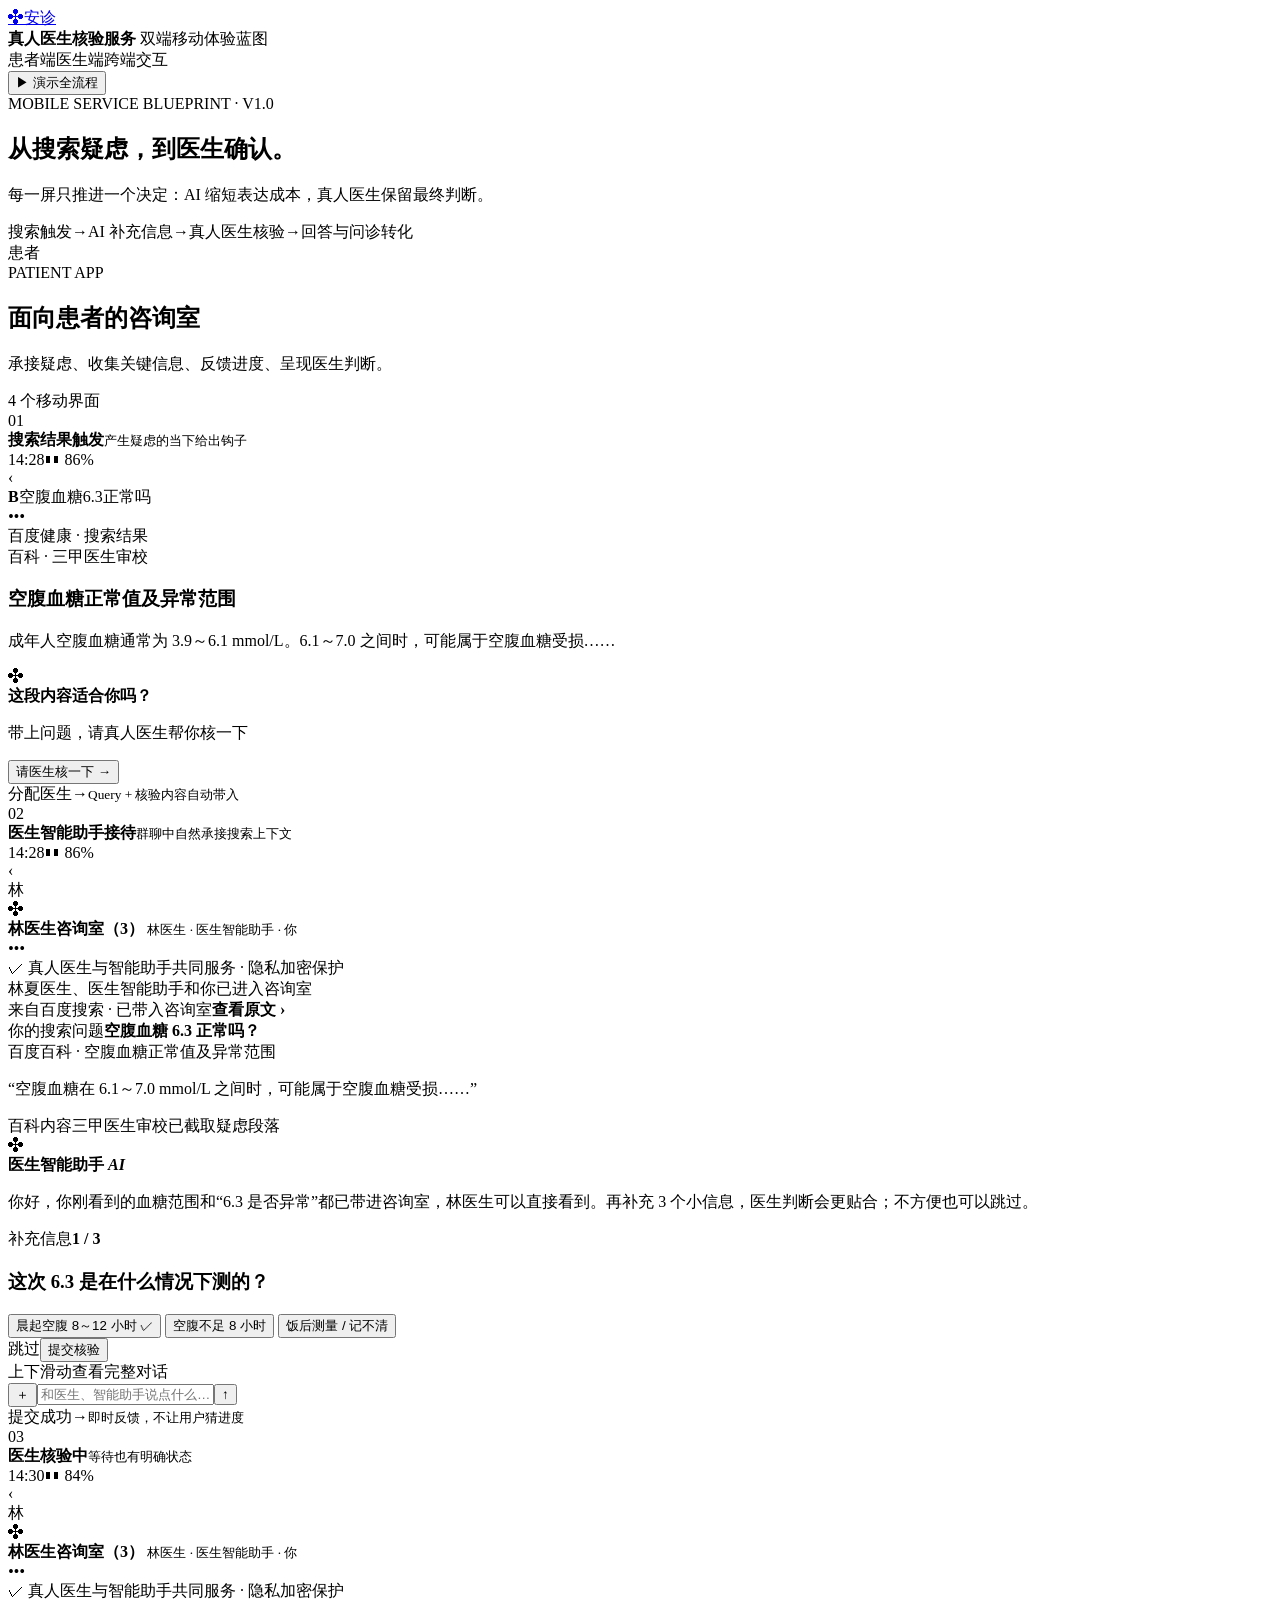
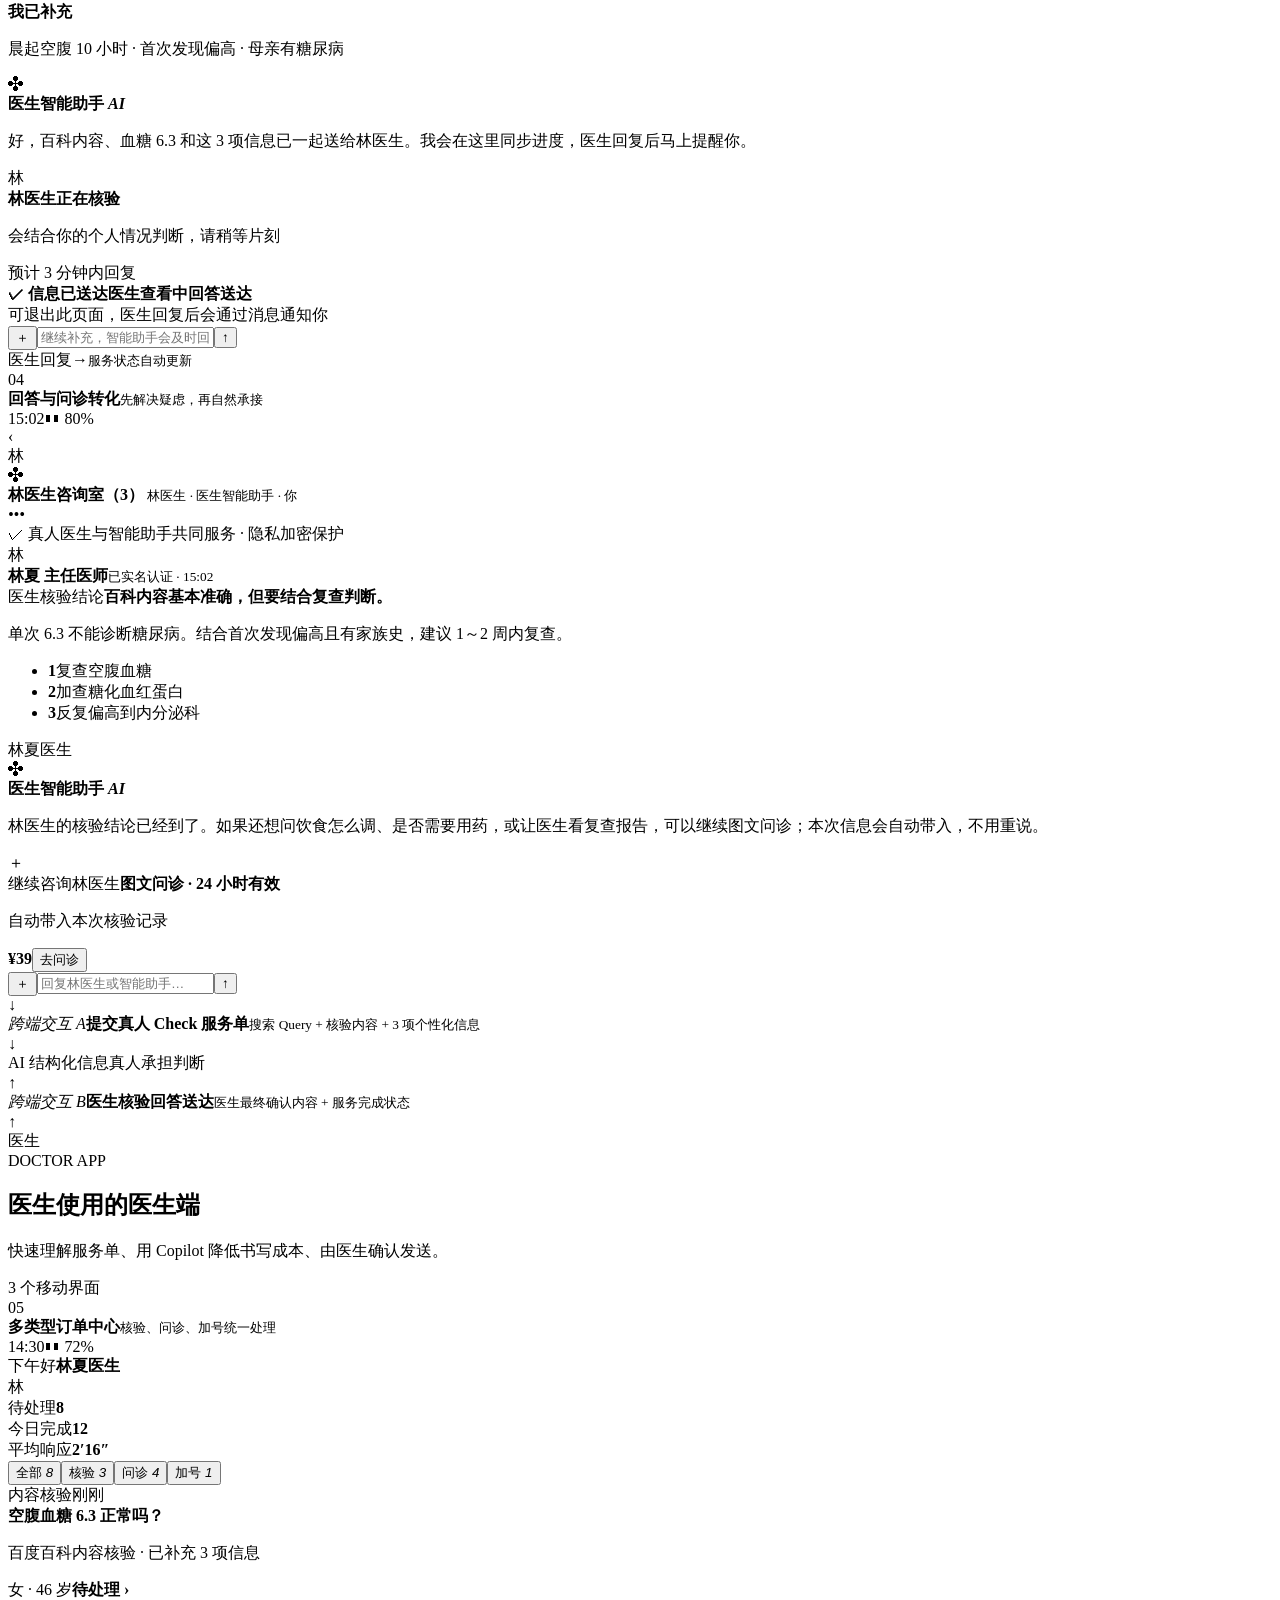
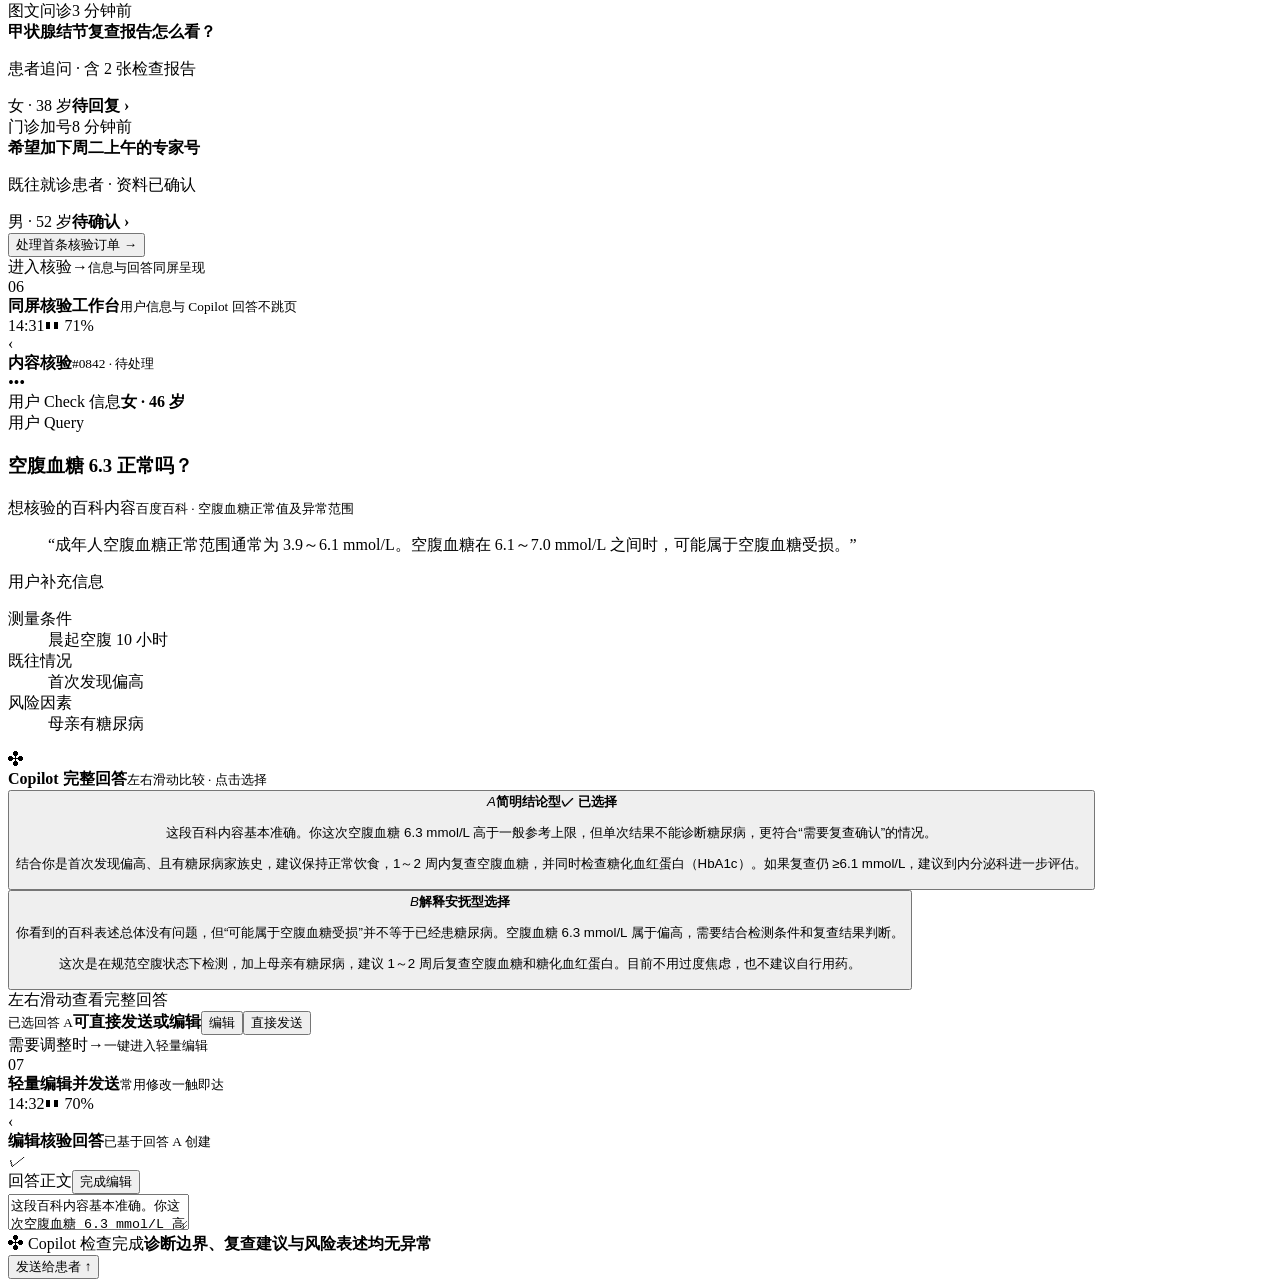
==== web/index.html @ d420eb53 "checkpoint: stable dual-end mobile flow" ====
<!doctype html>
<html lang="zh-CN">
  <head>
    <meta charset="utf-8" />
    <meta name="viewport" content="width=device-width, initial-scale=1" />
    <meta name="theme-color" content="#faf9f5" />
    <meta name="description" content="安诊真人医生核验服务双端移动流程设计" />
    <title>安诊 · 双端移动服务蓝图</title>
    <link rel="stylesheet" href="/styles.css" />
  </head>
  <body>
    <header class="topbar">
      <a class="brand" href="#top" aria-label="安诊服务蓝图首页"><span>✣</span>安诊</a>
      <div class="title-block">
        <strong>真人医生核验服务</strong>
        <span>双端移动体验蓝图</span>
      </div>
      <div class="top-actions">
        <div class="legend"><span><i class="patient-dot"></i>患者端</span><span><i class="doctor-dot"></i>医生端</span><span><i class="handoff-dot"></i>跨端交互</span></div>
        <button class="secondary-button" id="playFlowBtn" type="button">▶ 演示全流程</button>
      </div>
    </header>

    <main id="top">
      <section class="intro">
        <span class="eyebrow">MOBILE SERVICE BLUEPRINT · V1.0</span>
        <h1>从搜索疑虑，到医生确认。</h1>
        <p>每一屏只推进一个决定：AI 缩短表达成本，真人医生保留最终判断。</p>
        <div class="flow-summary" aria-label="流程摘要">
          <span>搜索触发</span><b>→</b><span>AI 补充信息</span><b>→</b><span>真人医生核验</span><b>→</b><span>回答与问诊转化</span>
        </div>
      </section>

      <div class="blueprint-viewport" id="blueprintViewport">
        <div class="blueprint-canvas">
          <section class="lane patient-lane" data-lane="patient">
            <header class="lane-header">
              <div class="lane-role patient-role"><span>患者</span></div>
              <div><span class="eyebrow">PATIENT APP</span><h2>面向患者的咨询室</h2><p>承接疑虑、收集关键信息、反馈进度、呈现医生判断。</p></div>
              <div class="lane-count">4 个移动界面</div>
            </header>

            <div class="flow-grid patient-grid">
              <article class="phone-step active-step" id="step-p1" data-index="1">
                <div class="step-caption"><span>01</span><div><strong>搜索结果触发</strong><small>产生疑虑的当下给出钩子</small></div></div>
                <div class="phone-shell patient-phone">
                  <div class="phone-top"><span>14:28</span><i></i><span>▮▮ 86%</span></div>
                  <div class="phone-screen search-screen">
                    <div class="search-nav"><span class="back">‹</span><div><b>B</b><span>空腹血糖6.3正常吗</span></div><em>•••</em></div>
                    <div class="search-source">百度健康 · 搜索结果</div>
                    <article class="result-card">
                      <span class="source-badge">百科 · 三甲医生审校</span>
                      <h3>空腹血糖正常值及异常范围</h3>
                      <p>成年人空腹血糖通常为 3.9～6.1 mmol/L。6.1～7.0 之间时，可能属于空腹血糖受损……</p>
                      <div class="content-fade"><i></i><i></i></div>
                    </article>
                    <div class="check-entry">
                      <div class="mini-ai">✣</div>
                      <div><strong>这段内容适合你吗？</strong><p>带上问题，请真人医生帮你核一下</p></div>
                      <button class="coral-button flow-trigger" data-target="step-p2" type="button">请医生核一下 <span>→</span></button>
                    </div>
                    <div class="search-skeleton"><i></i><i></i><i></i><i></i></div>
                  </div>
                  <div class="home-indicator"></div>
                </div>
              </article>

              <div class="connector patient-connector" aria-label="分配医生并带入上下文"><span>分配医生</span><i></i><b>→</b><small>Query + 核验内容自动带入</small></div>

              <article class="phone-step" id="step-p2" data-index="2">
                <div class="step-caption"><span>02</span><div><strong>医生智能助手接待</strong><small>群聊中自然承接搜索上下文</small></div></div>
                <div class="phone-shell patient-phone">
                  <div class="phone-top"><span>14:28</span><i></i><span>▮▮ 86%</span></div>
                  <div class="phone-screen room-screen">
                    <header class="room-head group-room-head"><span>‹</span><div class="group-avatars"><div class="doctor-avatar">林</div><div class="assistant-avatar">✣</div></div><div><strong>林医生咨询室（3）</strong><small><i></i> 林医生 · 医生智能助手 · 你</small></div><em>•••</em></header>
                    <div class="trust-line">✓ 真人医生与智能助手共同服务 · 隐私加密保护</div>
                    <div class="chat-body">
                      <div class="group-system">林夏医生、医生智能助手和你已进入咨询室</div>
                      <div class="query-bubble context-pack">
                        <div class="context-head"><span>来自百度搜索 · 已带入咨询室</span><b>查看原文 ›</b></div>
                        <label>你的搜索问题</label><strong>空腹血糖 6.3 正常吗？</strong>
                        <div class="source-preview"><span>百度百科 · 空腹血糖正常值及异常范围</span><p>“空腹血糖在 6.1～7.0 mmol/L 之间时，可能属于空腹血糖受损……”</p></div>
                        <div class="context-meta"><span>百科内容</span><span>三甲医生审校</span><span>已截取疑虑段落</span></div>
                      </div>
                      <div class="ai-row"><div class="mini-ai">✣</div><span><strong>医生智能助手 <em>AI</em></strong><p>你好，你刚看到的血糖范围和“6.3 是否异常”都已带进咨询室，林医生可以直接看到。再补充 3 个小信息，医生判断会更贴合；不方便也可以跳过。</p></span></div>
                      <div class="live-dialogue" id="liveDialogue" hidden></div>
                      <div class="question-panel">
                        <div class="q-progress"><span>补充信息</span><b>1 / 3</b></div>
                        <i class="progress-bar"></i>
                        <h3>这次 6.3 是在什么情况下测的？</h3>
                        <button class="selected" type="button">晨起空腹 8～12 小时 <span>✓</span></button>
                        <button type="button">空腹不足 8 小时</button>
                        <button type="button">饭后测量 / 记不清</button>
                        <div class="q-actions"><span>跳过</span><button class="coral-button flow-trigger" data-target="bridge-submit" type="button">提交核验</button></div>
                      </div>
                      <div class="scroll-hint">上下滑动查看完整对话</div>
                    </div>
                    <form class="chat-composer" data-reply="收到，我会把这条信息一起整理给林医生。我们继续补充下面的信息就好。"><button type="button" aria-label="添加内容">＋</button><input autocomplete="off" placeholder="和医生、智能助手说点什么…" /><button class="send-chat" type="submit" aria-label="发送">↑</button></form>
                  </div>
                  <div class="home-indicator"></div>
                </div>
              </article>

              <div class="connector patient-connector"><span>提交成功</span><i></i><b>→</b><small>即时反馈，不让用户猜进度</small></div>

              <article class="phone-step" id="step-p3" data-index="3">
                <div class="step-caption"><span>03</span><div><strong>医生核验中</strong><small>等待也有明确状态</small></div></div>
                <div class="phone-shell patient-phone">
                  <div class="phone-top"><span>14:30</span><i></i><span>▮▮ 84%</span></div>
                  <div class="phone-screen room-screen">
                    <header class="room-head group-room-head"><span>‹</span><div class="group-avatars"><div class="doctor-avatar">林</div><div class="assistant-avatar">✣</div></div><div><strong>林医生咨询室（3）</strong><small><i></i> 林医生 · 医生智能助手 · 你</small></div><em>•••</em></header>
                    <div class="trust-line">✓ 真人医生与智能助手共同服务 · 隐私加密保护</div>
                    <div class="chat-body waiting-body">
                      <div class="my-summary"><strong>我已补充</strong><p>晨起空腹 10 小时 · 首次发现偏高 · 母亲有糖尿病</p></div>
                      <div class="ai-row"><div class="mini-ai">✣</div><span><strong>医生智能助手 <em>AI</em></strong><p>好，百科内容、血糖 6.3 和这 3 项信息已一起送给林医生。我会在这里同步进度，医生回复后马上提醒你。</p></span></div>
                      <div class="waiting-panel">
                        <div class="orbit"><div class="doctor-avatar">林</div><i></i></div>
                        <strong>林医生正在核验</strong>
                        <p>会结合你的个人情况判断，请稍等片刻</p>
                        <span>预计 3 分钟内回复</span>
                        <div class="waiting-steps"><b class="done">✓ 信息已送达</b><i></i><b class="active">医生查看中</b><i></i><b>回答送达</b></div>
                      </div>
                      <div class="soft-tip">可退出此页面，医生回复后会通过消息通知你</div>
                    </div>
                    <form class="chat-composer" data-reply="收到，我会把这条补充同步给林医生。核验还在进行，回复后我马上告诉你。"><button type="button" aria-label="添加内容">＋</button><input autocomplete="off" placeholder="继续补充，智能助手会及时回应…" /><button class="send-chat" type="submit" aria-label="发送">↑</button></form>
                  </div>
                  <div class="home-indicator"></div>
                </div>
              </article>

              <div class="connector patient-connector"><span>医生回复</span><i></i><b>→</b><small>服务状态自动更新</small></div>

              <article class="phone-step" id="step-p4" data-index="4">
                <div class="step-caption"><span>04</span><div><strong>回答与问诊转化</strong><small>先解决疑虑，再自然承接</small></div></div>
                <div class="phone-shell patient-phone">
                  <div class="phone-top"><span>15:02</span><i></i><span>▮▮ 80%</span></div>
                  <div class="phone-screen room-screen answer-screen">
                    <header class="room-head group-room-head"><span>‹</span><div class="group-avatars"><div class="doctor-avatar">林</div><div class="assistant-avatar">✣</div></div><div><strong>林医生咨询室（3）</strong><small><i></i> 林医生 · 医生智能助手 · 你</small></div><em>•••</em></header>
                    <div class="trust-line">✓ 真人医生与智能助手共同服务 · 隐私加密保护</div>
                    <div class="chat-body">
                      <div class="doctor-label"><div class="doctor-avatar">林</div><span><strong>林夏 主任医师</strong><small>已实名认证 · 15:02</small></span></div>
                      <article class="doctor-answer">
                        <header><span>医生核验结论</span><strong>百科内容基本准确，但要结合复查判断。</strong></header>
                        <p>单次 6.3 不能诊断糖尿病。结合首次发现偏高且有家族史，建议 1～2 周内复查。</p>
                        <ul><li><b>1</b>复查空腹血糖</li><li><b>2</b>加查糖化血红蛋白</li><li><b>3</b>反复偏高到内分泌科</li></ul>
                        <div class="doctor-sign">林夏医生</div>
                      </article>
                      <div class="ai-row consult-guide"><div class="mini-ai">✣</div><span><strong>医生智能助手 <em>AI</em></strong><p>林医生的核验结论已经到了。如果还想问饮食怎么调、是否需要用药，或让医生看复查报告，可以继续图文问诊；本次信息会自动带入，不用重说。</p></span></div>
                      <div class="consult-card"><div class="consult-icon">＋</div><div class="consult-copy"><span>继续咨询林医生</span><strong>图文问诊 · 24 小时有效</strong><p>自动带入本次核验记录</p></div><div class="consult-action"><b>¥39</b><button class="cream-button" type="button">去问诊</button></div></div>
                    </div>
                    <form class="chat-composer" data-reply="收到。如果需要林医生继续判断，可以发起图文问诊，本次记录会一并带入。"><button type="button" aria-label="添加内容">＋</button><input autocomplete="off" placeholder="回复林医生或智能助手…" /><button class="send-chat" type="submit" aria-label="发送">↑</button></form>
                  </div>
                  <div class="home-indicator"></div>
                </div>
              </article>
            </div>
          </section>

          <section class="handoff-zone" aria-label="患者端与医生端交互">
            <div class="handoff-line submit-line" id="bridge-submit">
              <span class="arrow-down">↓</span>
              <div><i>跨端交互 A</i><strong>提交真人 Check 服务单</strong><small>搜索 Query + 核验内容 + 3 项个性化信息</small></div>
              <span class="arrow-down">↓</span>
            </div>
            <div class="handoff-center"><span>AI 结构化信息</span><i></i><span>真人承担判断</span></div>
            <div class="handoff-line response-line" id="bridge-response">
              <span class="arrow-up">↑</span>
              <div><i>跨端交互 B</i><strong>医生核验回答送达</strong><small>医生最终确认内容 + 服务完成状态</small></div>
              <span class="arrow-up">↑</span>
            </div>
          </section>

          <section class="lane doctor-lane" data-lane="doctor">
            <header class="lane-header">
              <div class="lane-role doctor-role"><span>医生</span></div>
              <div><span class="eyebrow">DOCTOR APP</span><h2>医生使用的医生端</h2><p>快速理解服务单、用 Copilot 降低书写成本、由医生确认发送。</p></div>
              <div class="lane-count">3 个移动界面</div>
            </header>

            <div class="flow-grid doctor-grid">
              <div class="doctor-spacer" aria-hidden="true"></div>
              <div class="connector connector-spacer" aria-hidden="true"></div>

              <article class="phone-step" id="step-d1" data-index="5">
                <div class="step-caption"><span>05</span><div><strong>多类型订单中心</strong><small>核验、问诊、加号统一处理</small></div></div>
                <div class="phone-shell doctor-phone">
                  <div class="phone-top dark-top"><span>14:30</span><i></i><span>▮▮ 72%</span></div>
                  <div class="phone-screen doctor-mobile order-hub">
                    <header class="doctor-home-head"><div><span>下午好</span><strong>林夏医生</strong></div><div class="doctor-avatar">林</div></header>
                    <div class="order-overview"><div><span>待处理</span><strong>8</strong></div><div><span>今日完成</span><strong>12</strong></div><div><span>平均响应</span><strong>2′16″</strong></div></div>
                    <div class="order-tabs"><button class="active" type="button">全部 <i>8</i></button><button type="button">核验 <i>3</i></button><button type="button">问诊 <i>4</i></button><button type="button">加号 <i>1</i></button></div>
                    <div class="order-list">
                      <article class="mobile-order active-order"><header><span class="order-type check-type">内容核验</span><time>刚刚</time></header><strong>空腹血糖 6.3 正常吗？</strong><p>百度百科内容核验 · 已补充 3 项信息</p><footer><span>女 · 46 岁</span><b>待处理 ›</b></footer></article>
                      <article class="mobile-order"><header><span class="order-type consult-type">图文问诊</span><time>3 分钟前</time></header><strong>甲状腺结节复查报告怎么看？</strong><p>患者追问 · 含 2 张检查报告</p><footer><span>女 · 38 岁</span><b>待回复 ›</b></footer></article>
                      <article class="mobile-order"><header><span class="order-type plus-type">门诊加号</span><time>8 分钟前</time></header><strong>希望加下周二上午的专家号</strong><p>既往就诊患者 · 资料已确认</p><footer><span>男 · 52 岁</span><b>待确认 ›</b></footer></article>
                      <button class="teal-button flow-trigger" data-target="step-d2" type="button">处理首条核验订单 <span>→</span></button>
                    </div>
                  </div>
                  <div class="home-indicator dark-indicator"></div>
                </div>
              </article>

              <div class="connector doctor-connector"><span>进入核验</span><i></i><b>→</b><small>信息与回答同屏呈现</small></div>

              <article class="phone-step" id="step-d2" data-index="6">
                <div class="step-caption"><span>06</span><div><strong>同屏核验工作台</strong><small>用户信息与 Copilot 回答不跳页</small></div></div>
                <div class="phone-shell doctor-phone">
                  <div class="phone-top dark-top"><span>14:31</span><i></i><span>▮▮ 71%</span></div>
                  <div class="phone-screen doctor-mobile case-workbench">
                    <header class="doctor-nav"><span>‹</span><div><strong>内容核验</strong><small>#0842 · 待处理</small></div><em>•••</em></header>
                    <section class="doctor-info-sheet">
                      <div class="sheet-head"><span>用户 Check 信息</span><b>女 · 46 岁</b></div>
                      <div class="info-block"><label>用户 Query</label><h3>空腹血糖 6.3 正常吗？</h3></div>
                      <div class="info-block"><label>想核验的百科内容</label><small>百度百科 · 空腹血糖正常值及异常范围</small><blockquote>“成年人空腹血糖正常范围通常为 3.9～6.1 mmol/L。空腹血糖在 6.1～7.0 mmol/L 之间时，可能属于空腹血糖受损。”</blockquote></div>
                      <div class="info-block"><label>用户补充信息</label><dl><div><dt>测量条件</dt><dd>晨起空腹 10 小时</dd></div><div><dt>既往情况</dt><dd>首次发现偏高</dd></div><div><dt>风险因素</dt><dd>母亲有糖尿病</dd></div></dl></div>
                    </section>
                    <div class="copilot-inline-head"><div class="copilot-icon">✣</div><span><strong>Copilot 完整回答</strong><small>左右滑动比较 · 点击选择</small></span></div>
                    <div class="full-draft-carousel">
                      <button class="full-draft compact-draft selected" type="button">
                        <header><span><i>A</i><strong>简明结论型</strong></span><b>✓ 已选择</b></header>
                        <p>这段百科内容基本准确。你这次空腹血糖 6.3 mmol/L 高于一般参考上限，但单次结果不能诊断糖尿病，更符合“需要复查确认”的情况。</p>
                        <p>结合你是首次发现偏高、且有糖尿病家族史，建议保持正常饮食，1～2 周内复查空腹血糖，并同时检查糖化血红蛋白（HbA1c）。如果复查仍 ≥6.1 mmol/L，建议到内分泌科进一步评估。</p>
                      </button>
                      <button class="full-draft compact-draft" type="button">
                        <header><span><i>B</i><strong>解释安抚型</strong></span><b>选择</b></header>
                        <p>你看到的百科表述总体没有问题，但“可能属于空腹血糖受损”并不等于已经患糖尿病。空腹血糖 6.3 mmol/L 属于偏高，需要结合检测条件和复查结果判断。</p>
                        <p>这次是在规范空腹状态下检测，加上母亲有糖尿病，建议 1～2 周后复查空腹血糖和糖化血红蛋白。目前不用过度焦虑，也不建议自行用药。</p>
                      </button>
                    </div>
                    <div class="carousel-guide"><i class="active"></i><i></i><span>左右滑动查看完整回答</span></div>
                    <div class="quick-send-bar"><span><small>已选回答 A</small><strong>可直接发送或编辑</strong></span><button class="ghost-clinic flow-trigger" data-target="step-d3" type="button">编辑</button><button class="teal-button flow-trigger" data-target="bridge-response" type="button">直接发送</button></div>
                  </div>
                  <div class="home-indicator dark-indicator"></div>
                </div>
              </article>

              <div class="connector doctor-connector"><span>需要调整时</span><i></i><b>→</b><small>一键进入轻量编辑</small></div>

              <article class="phone-step" id="step-d3" data-index="7">
                <div class="step-caption"><span>07</span><div><strong>轻量编辑并发送</strong><small>常用修改一触即达</small></div></div>
                <div class="phone-shell doctor-phone">
                  <div class="phone-top dark-top"><span>14:32</span><i></i><span>▮▮ 70%</span></div>
                  <div class="phone-screen doctor-mobile editor-mobile">
                    <header class="doctor-nav"><span>‹</span><div><strong>编辑核验回答</strong><small>已基于回答 A 创建</small></div><em>✓</em></header>
                    <div class="edit-label"><span>回答正文</span><button type="button" id="editReplyBtn">完成编辑</button></div>
                    <textarea id="doctorReplyText">这段百科内容基本准确。你这次空腹血糖 6.3 mmol/L 高于一般参考上限，但单次结果不能诊断糖尿病，更符合“需要复查确认”的情况。

结合你是首次发现偏高、且有糖尿病家族史，建议保持正常饮食，1～2 周内复查空腹血糖，并同时检查糖化血红蛋白（HbA1c）。如果复查仍 ≥6.1 mmol/L，建议到内分泌科进一步评估。</textarea>
                    <div class="smart-check"><span>✣ Copilot 检查完成</span><b>诊断边界、复查建议与风险表述均无异常</b></div>
                    <div class="send-confirm simple-send"><button class="teal-button flow-trigger" data-target="bridge-response" id="sendReplyBtn" type="button">发送给患者 <span>↑</span></button></div>
                  </div>
                  <div class="home-indicator dark-indicator"></div>
                </div>
              </article>
            </div>
          </section>
        </div>
      </div>

    </main>

    <div class="toast" id="toast" role="status" aria-live="polite"></div>
    <script src="/app.js" type="module"></script>
  </body>
</html>
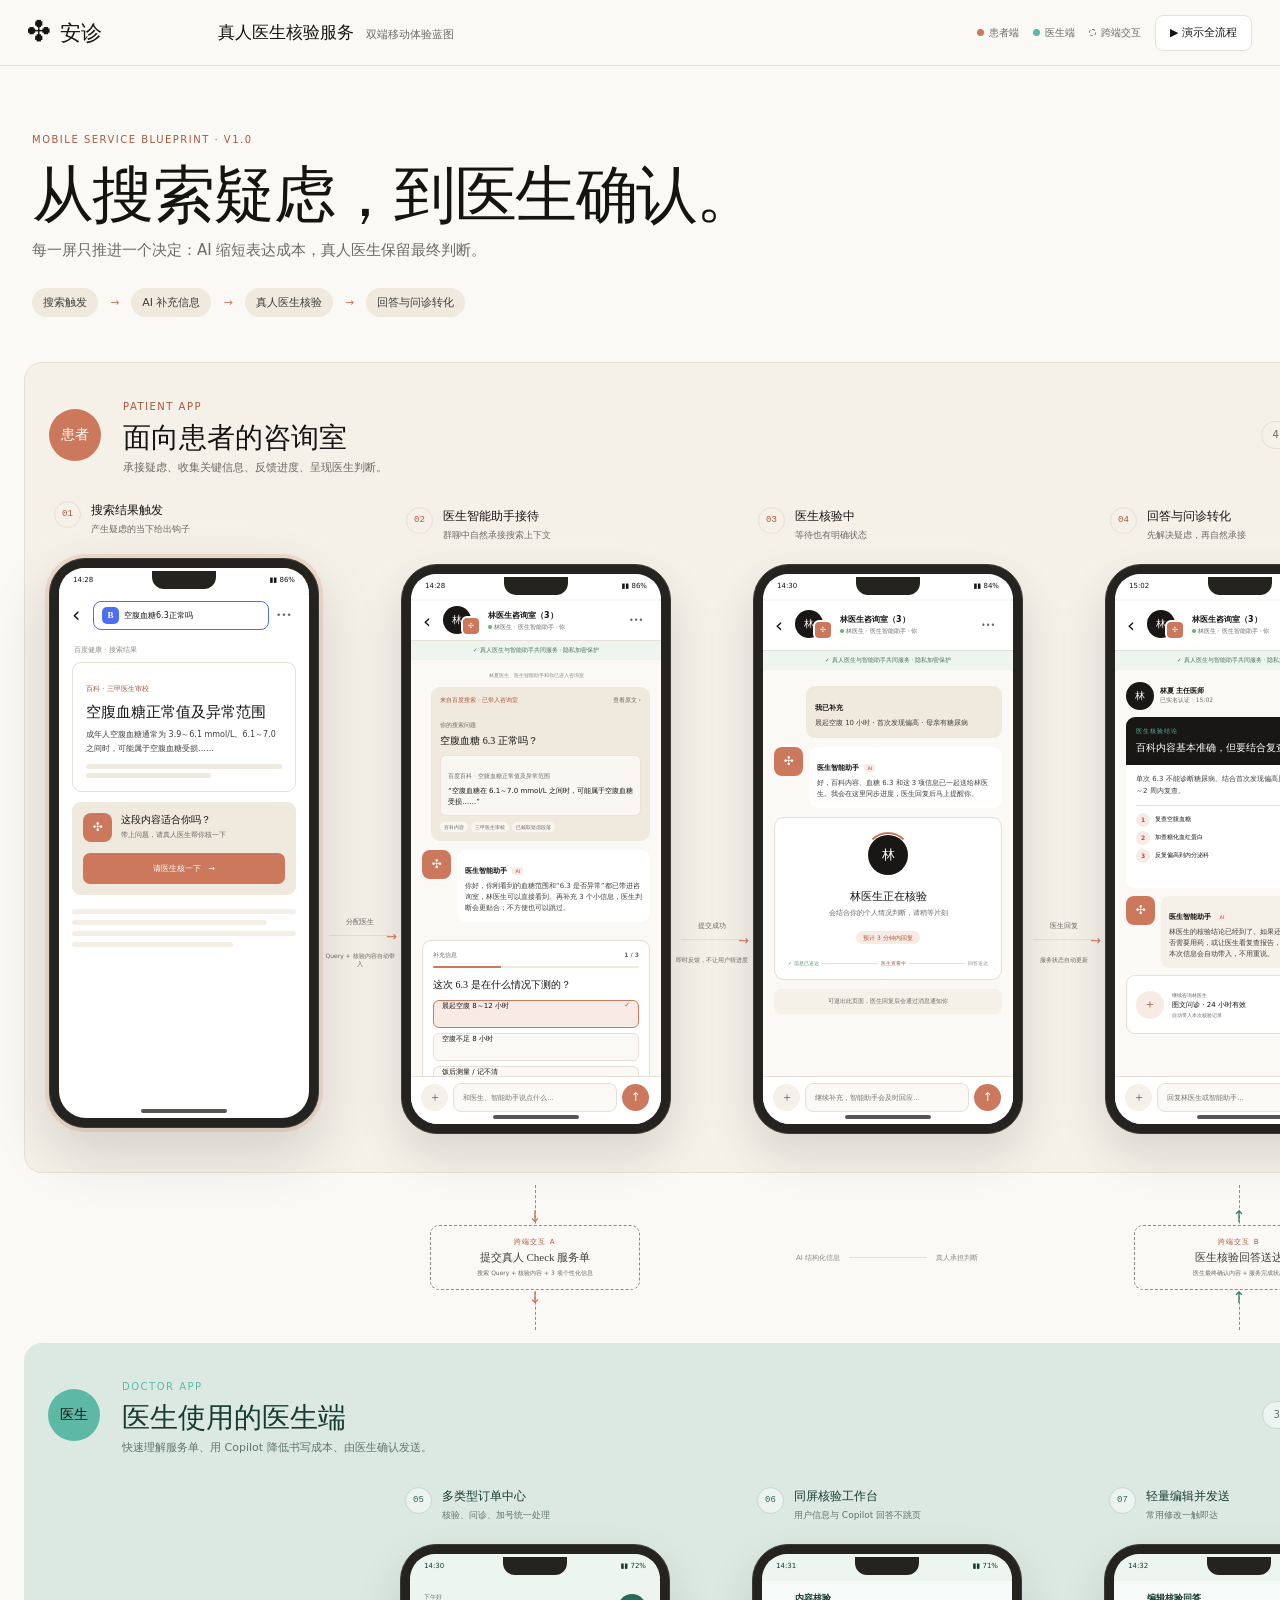
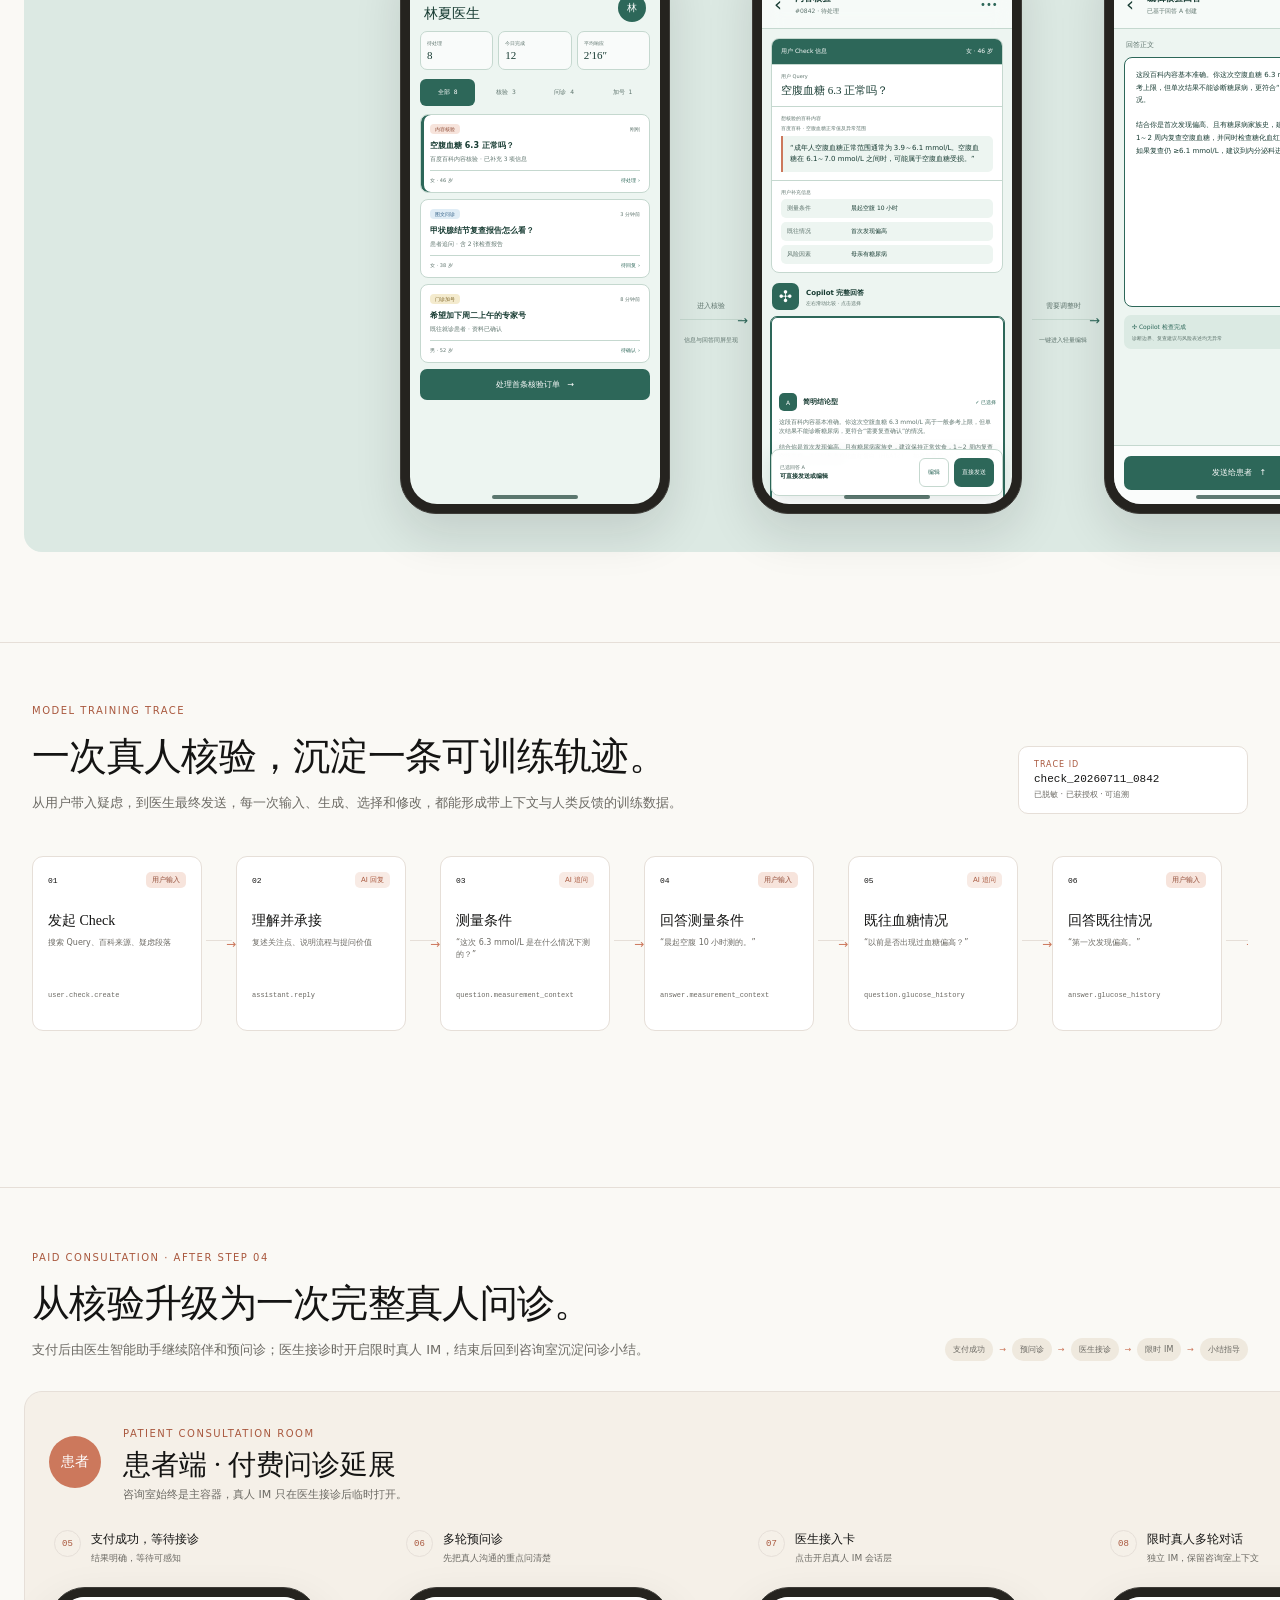
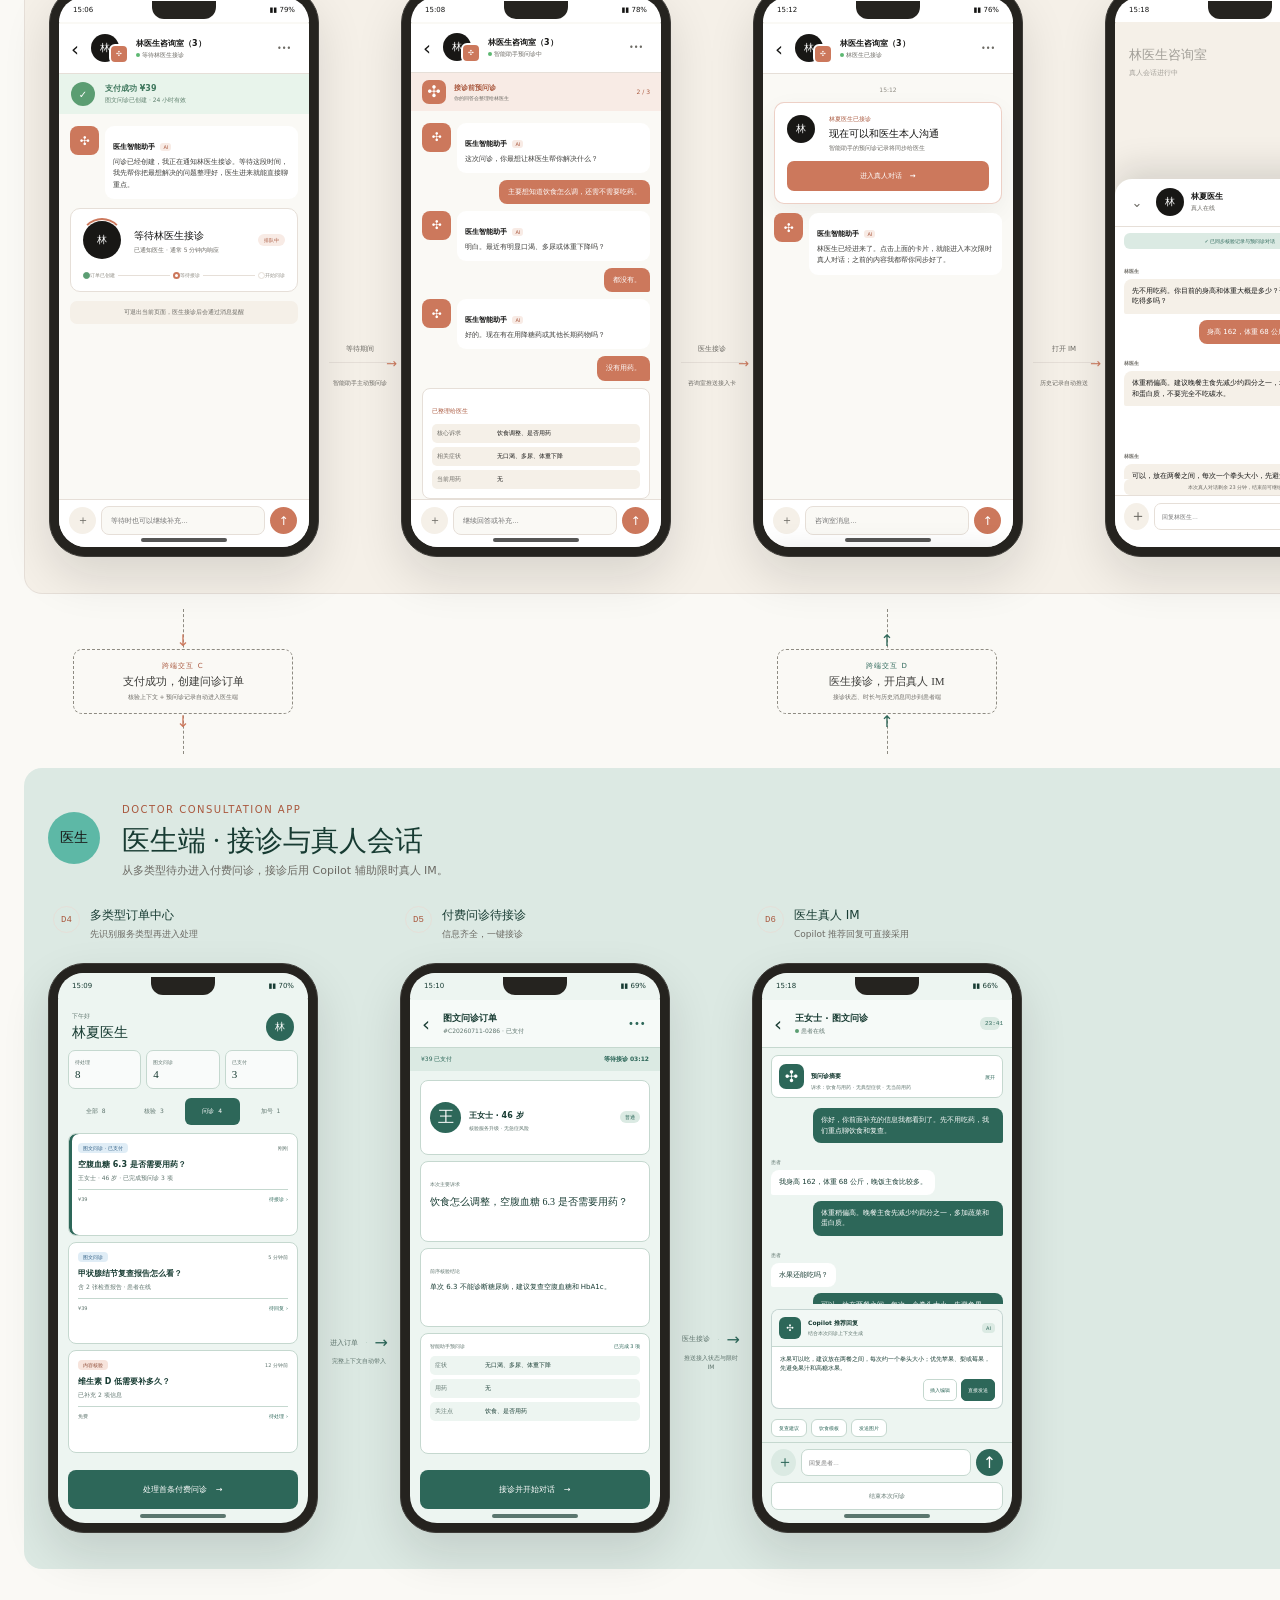
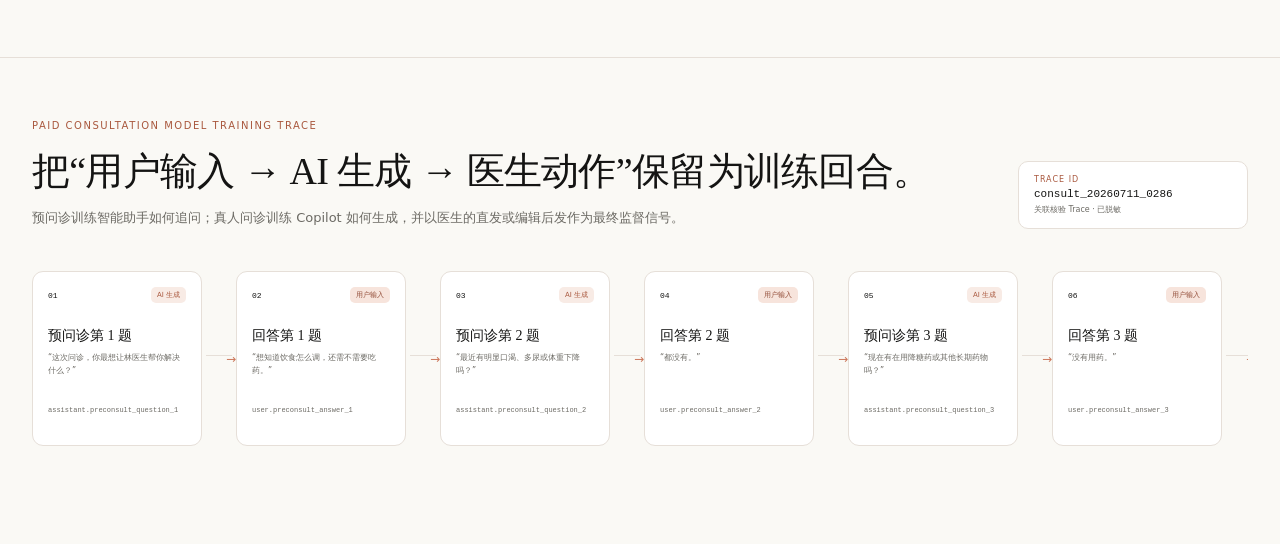
==== commit 1af34fd0: "Deploy Anzhen service blueprint" ====
--- a/web/index.html
+++ b/web/index.html
@@ -6,7 +6,7 @@
     <meta name="theme-color" content="#faf9f5" />
     <meta name="description" content="安诊真人医生核验服务双端移动流程设计" />
     <title>安诊 · 双端移动服务蓝图</title>
-    <link rel="stylesheet" href="/styles.css" />
+    <link rel="stylesheet" href="styles.css" />
   </head>
   <body>
     <header class="topbar">
@@ -257,9 +257,362 @@
         </div>
       </div>
 
+      <section class="trace-section" aria-labelledby="traceTitle">
+        <header class="trace-header">
+          <div>
+            <span class="eyebrow">MODEL TRAINING TRACE</span>
+            <h2 id="traceTitle">一次真人核验，沉淀一条可训练轨迹。</h2>
+            <p>从用户带入疑虑，到医生最终发送，每一次输入、生成、选择和修改，都能形成带上下文与人类反馈的训练数据。</p>
+          </div>
+          <div class="trace-id"><span>TRACE ID</span><strong>check_20260711_0842</strong><small>已脱敏 · 已获授权 · 可追溯</small></div>
+        </header>
+
+        <div class="trace-flow" aria-label="训练数据事件链">
+          <article class="trace-event user-event">
+            <header><span>01</span><b>用户输入</b></header>
+            <strong>发起 Check</strong>
+            <p>搜索 Query、百科来源、疑虑段落</p>
+            <code>user.check.create</code>
+          </article>
+          <div class="trace-arrow"><i></i><span>→</span></div>
+          <article class="trace-event assistant-event">
+            <header><span>02</span><b>AI 回复</b></header>
+            <strong>理解并承接</strong>
+            <p>复述关注点、说明流程与提问价值</p>
+            <code>assistant.reply</code>
+          </article>
+          <div class="trace-arrow"><i></i><span>→</span></div>
+          <article class="trace-event question-event">
+            <header><span>03</span><b>AI 追问</b></header>
+            <strong>测量条件</strong>
+            <p>“这次 6.3 mmol/L 是在什么情况下测的？”</p>
+            <code>question.measurement_context</code>
+          </article>
+          <div class="trace-arrow"><i></i><span>→</span></div>
+          <article class="trace-event user-event">
+            <header><span>04</span><b>用户输入</b></header>
+            <strong>回答测量条件</strong>
+            <p>“晨起空腹 10 小时测的。”</p>
+            <code>answer.measurement_context</code>
+          </article>
+          <div class="trace-arrow"><i></i><span>→</span></div>
+          <article class="trace-event question-event">
+            <header><span>05</span><b>AI 追问</b></header>
+            <strong>既往血糖情况</strong>
+            <p>“以前是否出现过血糖偏高？”</p>
+            <code>question.glucose_history</code>
+          </article>
+          <div class="trace-arrow"><i></i><span>→</span></div>
+          <article class="trace-event user-event">
+            <header><span>06</span><b>用户输入</b></header>
+            <strong>回答既往情况</strong>
+            <p>“第一次发现偏高。”</p>
+            <code>answer.glucose_history</code>
+          </article>
+          <div class="trace-arrow"><i></i><span>→</span></div>
+          <article class="trace-event question-event">
+            <header><span>07</span><b>AI 追问</b></header>
+            <strong>高风险因素</strong>
+            <p>“你是否有糖尿病家族史等高风险因素？”</p>
+            <code>question.risk_factors</code>
+          </article>
+          <div class="trace-arrow"><i></i><span>→</span></div>
+          <article class="trace-event user-event">
+            <header><span>08</span><b>用户输入</b></header>
+            <strong>回答风险因素</strong>
+            <p>“母亲有糖尿病。”</p>
+            <code>answer.risk_factors</code>
+          </article>
+          <div class="trace-arrow"><i></i><span>→</span></div>
+          <article class="trace-event copilot-event">
+            <header><span>09</span><b>Copilot 生成</b></header>
+            <strong>候选回答 A / B</strong>
+            <p>完整上下文、模型版本与生成参数</p>
+            <code>copilot.candidates</code>
+          </article>
+          <div class="trace-arrow"><i></i><span>→</span></div>
+          <article class="trace-event doctor-event">
+            <header><span>10</span><b>医生动作</b></header>
+            <strong>直发 / 编辑后发</strong>
+            <p>选择结果、修改差异与最终回答</p>
+            <code>doctor.finalize</code>
+          </article>
+        </div>
+      </section>
+
+      <section class="consultation-extension" aria-labelledby="consultationTitle">
+        <header class="extension-header">
+          <div>
+            <span class="eyebrow">PAID CONSULTATION · AFTER STEP 04</span>
+            <h2 id="consultationTitle">从核验升级为一次完整真人问诊。</h2>
+            <p>支付后由医生智能助手继续陪伴和预问诊；医生接诊时开启限时真人 IM，结束后回到咨询室沉淀问诊小结。</p>
+          </div>
+          <div class="extension-path"><span>支付成功</span><b>→</b><span>预问诊</span><b>→</b><span>医生接诊</span><b>→</b><span>限时 IM</span><b>→</b><span>小结指导</span></div>
+        </header>
+
+        <div class="extension-viewport" id="extensionViewport">
+          <div class="extension-canvas">
+            <section class="extension-lane extension-patient-lane">
+              <header class="lane-header compact-lane-header">
+                <div class="lane-role patient-role"><span>患者</span></div>
+                <div><span class="eyebrow">PATIENT CONSULTATION ROOM</span><h2>患者端 · 付费问诊延展</h2><p>咨询室始终是主容器，真人 IM 只在医生接诊后临时打开。</p></div>
+                <div class="lane-count">5 个移动界面</div>
+              </header>
+
+              <div class="extension-grid patient-extension-grid">
+                <article class="phone-step" id="step-p5">
+                  <div class="step-caption"><span>05</span><div><strong>支付成功，等待接诊</strong><small>结果明确，等待可感知</small></div></div>
+                  <div class="phone-shell patient-phone">
+                    <div class="phone-top"><span>15:06</span><i></i><span>▮▮ 79%</span></div>
+                    <div class="phone-screen room-screen">
+                      <header class="room-head group-room-head"><span>‹</span><div class="group-avatars"><div class="doctor-avatar">林</div><div class="assistant-avatar">✣</div></div><div><strong>林医生咨询室（3）</strong><small><i></i> 等待林医生接诊</small></div><em>•••</em></header>
+                      <div class="payment-success-tip"><span>✓</span><div><strong>支付成功 ¥39</strong><small>图文问诊已创建 · 24 小时有效</small></div></div>
+                      <div class="chat-body">
+                        <div class="ai-row"><div class="mini-ai">✣</div><span><strong>医生智能助手 <em>AI</em></strong><p>问诊已经创建，我正在通知林医生接诊。等待这段时间，我先帮你把最想解决的问题整理好，医生进来就能直接聊重点。</p></span></div>
+                        <div class="accept-wait-card">
+                          <div class="wait-doctor"><div class="doctor-avatar">林</div><i></i></div>
+                          <div><strong>等待林医生接诊</strong><p>已通知医生 · 通常 5 分钟内响应</p></div>
+                          <span>排队中</span>
+                          <footer><i class="done"></i><b>订单已创建</b><em></em><i class="active"></i><b>等待接诊</b><em></em><i></i><b>开始问诊</b></footer>
+                        </div>
+                        <div class="wait-note">可退出当前页面，医生接诊后会通过消息提醒</div>
+                      </div>
+                      <form class="chat-composer" data-reply="收到，我会把这条信息放进预问诊摘要，林医生接诊后可以直接看到。"><button type="button">＋</button><input placeholder="等待时也可以继续补充…" /><button class="send-chat" type="submit">↑</button></form>
+                    </div>
+                    <div class="home-indicator"></div>
+                  </div>
+                </article>
+
+                <div class="connector patient-connector"><span>等待期间</span><i></i><b>→</b><small>智能助手主动预问诊</small></div>
+
+                <article class="phone-step" id="step-p6">
+                  <div class="step-caption"><span>06</span><div><strong>多轮预问诊</strong><small>先把真人沟通的重点问清楚</small></div></div>
+                  <div class="phone-shell patient-phone">
+                    <div class="phone-top"><span>15:08</span><i></i><span>▮▮ 78%</span></div>
+                    <div class="phone-screen room-screen">
+                      <header class="room-head group-room-head"><span>‹</span><div class="group-avatars"><div class="doctor-avatar">林</div><div class="assistant-avatar">✣</div></div><div><strong>林医生咨询室（3）</strong><small><i></i> 智能助手预问诊中</small></div><em>•••</em></header>
+                      <div class="preconsult-banner"><span>✣</span><div><strong>接诊前预问诊</strong><small>你的回答会整理给林医生</small></div><b>2 / 3</b></div>
+                      <div class="chat-body preconsult-chat">
+                        <div class="ai-row"><div class="mini-ai">✣</div><span><strong>医生智能助手 <em>AI</em></strong><p>这次问诊，你最想让林医生帮你解决什么？</p></span></div>
+                        <div class="patient-chat-bubble">主要想知道饮食怎么调，还需不需要吃药。</div>
+                        <div class="ai-row"><div class="mini-ai">✣</div><span><strong>医生智能助手 <em>AI</em></strong><p>明白。最近有明显口渴、多尿或体重下降吗？</p></span></div>
+                        <div class="patient-chat-bubble">都没有。</div>
+                        <div class="ai-row"><div class="mini-ai">✣</div><span><strong>医生智能助手 <em>AI</em></strong><p>好的。现在有在用降糖药或其他长期药物吗？</p></span></div>
+                        <div class="patient-chat-bubble">没有用药。</div>
+                        <div class="preconsult-summary"><span>已整理给医生</span><dl><div><dt>核心诉求</dt><dd>饮食调整、是否用药</dd></div><div><dt>相关症状</dt><dd>无口渴、多尿、体重下降</dd></div><div><dt>当前用药</dt><dd>无</dd></div></dl></div>
+                      </div>
+                      <form class="chat-composer" data-reply="好的，这条也已补充到预问诊摘要里。"><button type="button">＋</button><input placeholder="继续回答或补充…" /><button class="send-chat" type="submit">↑</button></form>
+                    </div>
+                    <div class="home-indicator"></div>
+                  </div>
+                </article>
+
+                <div class="connector patient-connector"><span>医生接诊</span><i></i><b>→</b><small>咨询室推送接入卡</small></div>
+
+                <article class="phone-step" id="step-p7">
+                  <div class="step-caption"><span>07</span><div><strong>医生接入卡</strong><small>点击开启真人 IM 会话层</small></div></div>
+                  <div class="phone-shell patient-phone">
+                    <div class="phone-top"><span>15:12</span><i></i><span>▮▮ 76%</span></div>
+                    <div class="phone-screen room-screen doctor-entry-screen">
+                      <header class="room-head group-room-head"><span>‹</span><div class="group-avatars"><div class="doctor-avatar">林</div><div class="assistant-avatar">✣</div></div><div><strong>林医生咨询室（3）</strong><small><i></i> 林医生已接诊</small></div><em>•••</em></header>
+                      <div class="chat-body">
+                        <div class="system-time">15:12</div>
+                        <div class="doctor-joined-card">
+                          <div class="doctor-avatar">林</div>
+                          <div><span>林夏医生已接诊</span><strong>现在可以和医生本人沟通</strong><p>智能助手的预问诊记录将同步给医生</p></div>
+                          <button id="openDoctorImBtn" type="button">进入真人对话 <b>→</b></button>
+                        </div>
+                        <div class="ai-row"><div class="mini-ai">✣</div><span><strong>医生智能助手 <em>AI</em></strong><p>林医生已经进来了。点击上面的卡片，就能进入本次限时真人对话；之前的内容我都帮你同步好了。</p></span></div>
+                      </div>
+                      <form class="chat-composer" data-reply="林医生已接诊，请点击上方卡片进入真人对话。"><button type="button">＋</button><input placeholder="咨询室消息…" /><button class="send-chat" type="submit">↑</button></form>
+                      <div class="doctor-im-backdrop" id="doctorImBackdrop"></div>
+                      <section class="doctor-im-sheet" id="doctorImSheet" aria-label="与林医生真人对话">
+                        <header><button id="closeDoctorImBtn" type="button">⌄</button><div class="doctor-avatar">林</div><div><strong>林夏医生</strong><small>真人在线 · 剩余 29:48</small></div><span>•••</span></header>
+                        <div class="history-imported">✓ 已同步智能助手预问诊记录 6 条</div>
+                        <div class="sheet-welcome"><strong>林夏医生</strong><p>你好，你前面补充的信息我都看到了。我们从饮食和是否需要用药开始聊。</p></div>
+                        <form><button type="button">＋</button><input placeholder="回复林医生…" /><button type="button">↑</button></form>
+                      </section>
+                    </div>
+                    <div class="home-indicator"></div>
+                  </div>
+                </article>
+
+                <div class="connector patient-connector"><span>打开 IM</span><i></i><b>→</b><small>历史记录自动推送</small></div>
+
+                <article class="phone-step" id="step-p8">
+                  <div class="step-caption"><span>08</span><div><strong>限时真人多轮对话</strong><small>独立 IM，保留咨询室上下文</small></div></div>
+                  <div class="phone-shell patient-phone">
+                    <div class="phone-top"><span>15:18</span><i></i><span>▮▮ 73%</span></div>
+                    <div class="phone-screen im-demo-screen">
+                      <div class="im-underlay"><span>林医生咨询室</span><p>真人会话进行中</p></div>
+                      <section class="doctor-im-sheet open persistent-sheet">
+                        <header><button type="button">⌄</button><div class="doctor-avatar">林</div><div><strong>林夏医生</strong><small><i></i> 真人在线</small></div><span class="time-limit">剩余 23:41</span></header>
+                        <div class="history-imported">✓ 已同步核验记录与预问诊对话</div>
+                        <div class="im-messages">
+                          <div class="doctor-im-message"><b>林医生</b><p>先不用吃药。你目前的身高和体重大概是多少？平时主食吃得多吗？</p></div>
+                          <div class="patient-im-message">身高 162，体重 68 公斤，晚饭主食比较多。</div>
+                          <div class="doctor-im-message"><b>林医生</b><p>体重稍偏高。建议晚餐主食先减少约四分之一，增加蔬菜和蛋白质，不要完全不吃碳水。</p></div>
+                          <div class="patient-im-message">水果还能吃吗？</div>
+                          <div class="doctor-im-message"><b>林医生</b><p>可以，放在两餐之间，每次一个拳头大小，先避免果汁和高糖水果。</p></div>
+                        </div>
+                        <div class="duration-notice">本次真人对话剩余 23 分钟，结束前可继续追问</div>
+                        <form class="im-composer"><button type="button">＋</button><input placeholder="回复林医生…" /><button type="button">↑</button></form>
+                      </section>
+                    </div>
+                    <div class="home-indicator"></div>
+                  </div>
+                </article>
+
+                <div class="connector patient-connector"><span>会话结束</span><i></i><b>→</b><small>回到咨询室沉淀结果</small></div>
+
+                <article class="phone-step" id="step-p9">
+                  <div class="step-caption"><span>09</span><div><strong>问诊小结与指导</strong><small>智能助手归纳真人问诊结果</small></div></div>
+                  <div class="phone-shell patient-phone">
+                    <div class="phone-top"><span>15:42</span><i></i><span>▮▮ 68%</span></div>
+                    <div class="phone-screen room-screen summary-screen">
+                      <header class="room-head group-room-head"><span>‹</span><div class="group-avatars"><div class="doctor-avatar">林</div><div class="assistant-avatar">✣</div></div><div><strong>林医生咨询室（3）</strong><small>真人问诊已结束</small></div><em>•••</em></header>
+                      <div class="session-ended-tip">✓ 与林医生的真人会话已结束 · 共 27 分钟</div>
+                      <div class="chat-body">
+                        <div class="ai-row"><div class="mini-ai">✣</div><span><strong>医生智能助手 <em>AI</em></strong><p>刚才和林医生聊到的重点，我已经整理成小结了。之后复查时，也可以直接从这里回看。</p></span></div>
+                        <article class="consult-summary-card">
+                          <header><span>真人问诊小结</span><small>基于 12 轮医患对话生成</small></header>
+                          <section><label>医生判断</label><p>目前不需要自行用药，先通过饮食、体重管理并按期复查。</p></section>
+                          <section><label>本次关键信息</label><ul><li>162 cm / 68 kg，BMI 约 25.9</li><li>晚餐主食偏多，无典型高血糖症状</li><li>无降糖药及其他长期用药</li></ul></section>
+                          <section class="guidance-section"><label>接下来这样做</label><ol><li><b>1</b><span>晚餐主食减少约 1/4，增加蔬菜和蛋白质</span></li><li><b>2</b><span>水果放在两餐之间，每次约一个拳头</span></li><li><b>3</b><span>1～2 周后复查空腹血糖和 HbA1c</span></li></ol></section>
+                          <footer>如出现明显口渴、多尿或体重下降，请提前就医</footer>
+                        </article>
+                      </div>
+                      <form class="chat-composer" data-reply="可以，我会继续基于这份问诊小结为你解释和提醒。"><button type="button">＋</button><input placeholder="针对小结继续问智能助手…" /><button class="send-chat" type="submit">↑</button></form>
+                    </div>
+                    <div class="home-indicator"></div>
+                  </div>
+                </article>
+              </div>
+            </section>
+
+            <section class="extension-handoff-zone" aria-label="付费问诊跨端交互">
+              <div class="extension-handoff payment-handoff" id="consult-payment-handoff"><span>↓</span><div><i>跨端交互 C</i><strong>支付成功，创建问诊订单</strong><small>核验上下文 + 预问诊记录自动进入医生端</small></div><span>↓</span></div>
+              <div class="extension-handoff join-handoff" id="consult-join-handoff"><span>↑</span><div><i>跨端交互 D</i><strong>医生接诊，开启真人 IM</strong><small>接诊状态、时长与历史消息同步到患者端</small></div><span>↑</span></div>
+            </section>
+
+            <section class="extension-lane extension-doctor-lane">
+              <header class="lane-header compact-lane-header">
+                <div class="lane-role doctor-role"><span>医生</span></div>
+                <div><span class="eyebrow">DOCTOR CONSULTATION APP</span><h2>医生端 · 接诊与真人会话</h2><p>从多类型待办进入付费问诊，接诊后用 Copilot 辅助限时真人 IM。</p></div>
+                <div class="lane-count">3 个移动界面</div>
+              </header>
+              <div class="extension-grid doctor-extension-grid">
+                <article class="phone-step" id="step-d4">
+                  <div class="step-caption"><span>D4</span><div><strong>多类型订单中心</strong><small>先识别服务类型再进入处理</small></div></div>
+                  <div class="phone-shell doctor-phone">
+                    <div class="phone-top dark-top"><span>15:09</span><i></i><span>▮▮ 70%</span></div>
+                    <div class="phone-screen doctor-mobile consultation-order-hub">
+                      <header class="doctor-home-head"><div><span>下午好</span><strong>林夏医生</strong></div><div class="doctor-avatar">林</div></header>
+                      <div class="order-overview"><div><span>待处理</span><strong>8</strong></div><div><span>图文问诊</span><strong>4</strong></div><div><span>已支付</span><strong>3</strong></div></div>
+                      <div class="order-tabs"><button type="button">全部 <i>8</i></button><button type="button">核验 <i>3</i></button><button class="active" type="button">问诊 <i>4</i></button><button type="button">加号 <i>1</i></button></div>
+                      <div class="consultation-order-list">
+                        <article class="mobile-order active-order"><header><span class="order-type consult-type">图文问诊 · 已支付</span><time>刚刚</time></header><strong>空腹血糖 6.3 是否需要用药？</strong><p>王女士 · 46 岁 · 已完成预问诊 3 项</p><footer><span>¥39</span><b>待接诊 ›</b></footer></article>
+                        <article class="mobile-order"><header><span class="order-type consult-type">图文问诊</span><time>5 分钟前</time></header><strong>甲状腺结节复查报告怎么看？</strong><p>含 2 张检查报告 · 患者在线</p><footer><span>¥39</span><b>待回复 ›</b></footer></article>
+                        <article class="mobile-order"><header><span class="order-type check-type">内容核验</span><time>12 分钟前</time></header><strong>维生素 D 低需要补多久？</strong><p>已补充 2 项信息</p><footer><span>免费</span><b>待处理 ›</b></footer></article>
+                      </div>
+                      <button class="accept-consult-button flow-trigger" data-target="step-d5" type="button">处理首条付费问诊 <span>→</span></button>
+                    </div>
+                    <div class="home-indicator dark-indicator"></div>
+                  </div>
+                </article>
+
+                <div class="ext-doctor-connector first-doctor-connector"><span>进入订单</span><i></i><b>→</b><small>完整上下文自动带入</small></div>
+
+                <article class="phone-step" id="step-d5">
+                  <div class="step-caption"><span>D5</span><div><strong>付费问诊待接诊</strong><small>信息齐全，一键接诊</small></div></div>
+                  <div class="phone-shell doctor-phone">
+                    <div class="phone-top dark-top"><span>15:10</span><i></i><span>▮▮ 69%</span></div>
+                    <div class="phone-screen doctor-mobile consult-order-screen">
+                      <header class="doctor-nav"><span>‹</span><div><strong>图文问诊订单</strong><small>#C20260711-0286 · 已支付</small></div><em>•••</em></header>
+                      <div class="paid-order-strip"><span>¥39 已支付</span><b>等待接诊 03:12</b></div>
+                      <div class="consult-order-scroll">
+                        <section class="consult-patient-head"><div class="patient-round">王</div><div><strong>王女士 · 46 岁</strong><p>核验服务升级 · 无急症风险</p></div><span>普通</span></section>
+                        <section class="doctor-context-card"><label>本次主要诉求</label><h3>饮食怎么调整，空腹血糖 6.3 是否需要用药？</h3></section>
+                        <section class="doctor-context-card"><label>前序核验结论</label><p>单次 6.3 不能诊断糖尿病，建议复查空腹血糖和 HbA1c。</p></section>
+                        <section class="doctor-context-card pre-brief"><div><label>智能助手预问诊</label><span>已完成 3 项</span></div><dl><div><dt>症状</dt><dd>无口渴、多尿、体重下降</dd></div><div><dt>用药</dt><dd>无</dd></div><div><dt>关注点</dt><dd>饮食、是否用药</dd></div></dl></section>
+                      </div>
+                      <button class="accept-consult-button" id="acceptConsultBtn" type="button">接诊并开始对话 <span>→</span></button>
+                    </div>
+                    <div class="home-indicator dark-indicator"></div>
+                  </div>
+                </article>
+
+                <div class="ext-doctor-connector second-doctor-connector"><span>医生接诊</span><i></i><b>→</b><small>推送接入状态与限时 IM</small></div>
+
+                <article class="phone-step" id="step-d6">
+                  <div class="step-caption"><span>D6</span><div><strong>医生真人 IM</strong><small>Copilot 推荐回复可直接采用</small></div></div>
+                  <div class="phone-shell doctor-phone">
+                    <div class="phone-top dark-top"><span>15:18</span><i></i><span>▮▮ 66%</span></div>
+                    <div class="phone-screen doctor-mobile doctor-live-im">
+                      <header class="doctor-nav live-doctor-nav"><span>‹</span><div><strong>王女士 · 图文问诊</strong><small><i></i> 患者在线</small></div><em class="doctor-timer">23:41</em></header>
+                      <div class="doctor-ai-brief"><div class="copilot-icon">✣</div><div><strong>预问诊摘要</strong><p>诉求：饮食与用药 · 无典型症状 · 无当前用药</p></div><button type="button">展开</button></div>
+                        <div class="doctor-im-scroll">
+                        <div class="doctor-side-message">你好，你前面补充的信息我都看到了。先不用吃药，我们重点聊饮食和复查。</div>
+                        <div class="patient-side-message"><span>患者</span><p>我身高 162，体重 68 公斤，晚饭主食比较多。</p></div>
+                        <div class="doctor-side-message">体重稍偏高。晚餐主食先减少约四分之一，多加蔬菜和蛋白质。</div>
+                        <div class="patient-side-message"><span>患者</span><p>水果还能吃吗？</p></div>
+                          <div class="doctor-side-message">可以，放在两餐之间，每次一个拳头大小，先避免果汁。</div>
+                        </div>
+                        <section class="doctor-copilot-reply">
+                          <header><div class="copilot-icon">✣</div><div><strong>Copilot 推荐回复</strong><small>结合本次问诊上下文生成</small></div><span>AI</span></header>
+                          <p>水果可以吃，建议放在两餐之间，每次约一个拳头大小；优先苹果、梨或莓果，先避免果汁和高糖水果。</p>
+                          <footer><button id="copilotInsertBtn" type="button">插入编辑</button><button id="copilotSendBtn" type="button">直接发送</button></footer>
+                        </section>
+                        <div class="doctor-quick-tools"><button type="button">复查建议</button><button type="button">饮食模板</button><button type="button">发送图片</button></div>
+                      <form class="doctor-im-composer"><button type="button">＋</button><input id="doctorLiveInput" placeholder="回复患者…" /><button type="button">↑</button></form>
+                      <button class="end-consult-button" id="endConsultBtn" type="button">结束本次问诊</button>
+                    </div>
+                    <div class="home-indicator dark-indicator"></div>
+                  </div>
+                </article>
+              </div>
+            </section>
+          </div>
+        </div>
+      </section>
+
+      <section class="paid-trace-section" aria-labelledby="paidTraceTitle">
+        <header class="trace-header">
+          <div>
+            <span class="eyebrow">PAID CONSULTATION MODEL TRAINING TRACE</span>
+            <h2 id="paidTraceTitle">把“用户输入 → AI 生成 → 医生动作”保留为训练回合。</h2>
+            <p>预问诊训练智能助手如何追问；真人问诊训练 Copilot 如何生成，并以医生的直发或编辑后发作为最终监督信号。</p>
+          </div>
+          <div class="trace-id"><span>TRACE ID</span><strong>consult_20260711_0286</strong><small>关联核验 Trace · 已脱敏</small></div>
+        </header>
+        <div class="paid-trace-flow" aria-label="付费问诊训练数据事件链">
+          <article class="trace-event question-event"><header><span>01</span><b>AI 生成</b></header><strong>预问诊第 1 题</strong><p>“这次问诊，你最想让林医生帮你解决什么？”</p><code>assistant.preconsult_question_1</code></article>
+          <div class="trace-arrow"><i></i><span>→</span></div>
+          <article class="trace-event user-event"><header><span>02</span><b>用户输入</b></header><strong>回答第 1 题</strong><p>“想知道饮食怎么调，还需不需要吃药。”</p><code>user.preconsult_answer_1</code></article>
+          <div class="trace-arrow"><i></i><span>→</span></div>
+          <article class="trace-event question-event"><header><span>03</span><b>AI 生成</b></header><strong>预问诊第 2 题</strong><p>“最近有明显口渴、多尿或体重下降吗？”</p><code>assistant.preconsult_question_2</code></article>
+          <div class="trace-arrow"><i></i><span>→</span></div>
+          <article class="trace-event user-event"><header><span>04</span><b>用户输入</b></header><strong>回答第 2 题</strong><p>“都没有。”</p><code>user.preconsult_answer_2</code></article>
+          <div class="trace-arrow"><i></i><span>→</span></div>
+          <article class="trace-event question-event"><header><span>05</span><b>AI 生成</b></header><strong>预问诊第 3 题</strong><p>“现在有在用降糖药或其他长期药物吗？”</p><code>assistant.preconsult_question_3</code></article>
+          <div class="trace-arrow"><i></i><span>→</span></div>
+          <article class="trace-event user-event"><header><span>06</span><b>用户输入</b></header><strong>回答第 3 题</strong><p>“没有用药。”</p><code>user.preconsult_answer_3</code></article>
+          <div class="trace-arrow"><i></i><span>→</span></div>
+          <article class="trace-event copilot-event"><header><span>07</span><b>Copilot 生成</b></header><strong>首条接诊建议</strong><p>基于核验与三轮预问诊生成候选回复</p><code>copilot.reply_candidate_1</code></article>
+          <div class="trace-arrow"><i></i><span>→</span></div>
+          <article class="trace-event doctor-event"><header><span>08</span><b>医生动作</b></header><strong>编辑后发送</strong><p>选择候选回复，补充饮食建议后发送</p><code>doctor.edit_and_send_1</code></article>
+          <div class="trace-arrow"><i></i><span>→</span></div>
+          <article class="trace-event user-event"><header><span>09</span><b>用户输入</b></header><strong>真人问诊追问</strong><p>“水果还能吃吗？”</p><code>user.im_message_1</code></article>
+          <div class="trace-arrow"><i></i><span>→</span></div>
+          <article class="trace-event copilot-event"><header><span>10</span><b>Copilot 生成</b></header><strong>推荐回复</strong><p>生成水果摄入的具体建议与注意事项</p><code>copilot.reply_candidate_2</code></article>
+          <div class="trace-arrow"><i></i><span>→</span></div>
+          <article class="trace-event doctor-event"><header><span>11</span><b>医生动作</b></header><strong>直接发送</strong><p>采纳推荐回复，直接以医生身份发送</p><code>doctor.direct_send_2</code></article>
+        </div>
+      </section>
+
     </main>
 
     <div class="toast" id="toast" role="status" aria-live="polite"></div>
-    <script src="/app.js" type="module"></script>
+    <script src="app.js" type="module"></script>
   </body>
 </html>
--- a/web/styles.css
+++ b/web/styles.css
@@ -0,0 +1,675 @@
+:root {
+  color-scheme: light;
+  --canvas: #faf9f5;
+  --surface-soft: #f5f0e8;
+  --surface-card: #efe9de;
+  --surface-strong: #e8e0d2;
+  --dark: #181715;
+  --dark-soft: #1f1e1b;
+  --dark-raised: #292724;
+  --ink: #141413;
+  --body: #3d3d3a;
+  --muted: #6c6a64;
+  --muted-soft: #8e8b82;
+  --line: #e6dfd8;
+  --coral: #cc785c;
+  --coral-dark: #a9583e;
+  --teal: #5db8a6;
+  --teal-dark: #357d70;
+  --clinic-lane: #dce9e3;
+  --clinic-bg: #edf5f1;
+  --clinic-card: #ffffff;
+  --clinic-soft: #dbeae3;
+  --clinic-line: #c5d8cf;
+  --clinic-ink: #173b32;
+  --clinic-muted: #5f756e;
+  --clinic-primary: #2d6759;
+  --white: #fff;
+  --serif: "Songti SC", STSong, "Noto Serif SC", Georgia, serif;
+  --sans: Inter, "PingFang SC", "Microsoft YaHei", system-ui, sans-serif;
+  --phone-width: 270px;
+  --connector-width: 82px;
+}
+
+* { box-sizing: border-box; }
+html { scroll-behavior: smooth; }
+body { margin: 0; color: var(--ink); background: var(--canvas); font-family: var(--sans); -webkit-font-smoothing: antialiased; }
+button, textarea { font: inherit; }
+button { border: 0; color: inherit; cursor: pointer; }
+button:focus-visible, textarea:focus-visible { outline: 3px solid rgba(204,120,92,.28); outline-offset: 2px; }
+
+.topbar { position: sticky; z-index: 50; top: 0; display: grid; grid-template-columns: 190px 1fr auto; align-items: center; min-height: 66px; padding: 0 28px; border-bottom: 1px solid var(--line); background: rgba(250,249,245,.94); backdrop-filter: blur(14px); }
+.brand { display: flex; align-items: center; gap: 9px; color: var(--ink); font-family: var(--serif); font-size: 21px; text-decoration: none; }
+.brand span { font-size: 23px; }
+.title-block { display: flex; gap: 12px; align-items: baseline; }
+.title-block strong { font-family: var(--serif); font-size: 17px; font-weight: 400; }
+.title-block span { color: var(--muted); font-size: 11px; }
+.top-actions, .legend { display: flex; align-items: center; gap: 14px; }
+.legend { color: var(--muted); font-size: 10px; }
+.legend span { display: flex; align-items: center; gap: 5px; }
+.legend i { width: 7px; height: 7px; border-radius: 50%; }
+.patient-dot { background: var(--coral); }
+.doctor-dot { background: var(--teal); }
+.handoff-dot { border: 1px dashed var(--muted); background: transparent; }
+.secondary-button { min-height: 36px; padding: 0 14px; border: 1px solid var(--line); border-radius: 8px; background: var(--white); font-size: 11px; }
+
+.intro { max-width: 1344px; margin: 0 auto; padding: 62px 32px 45px; }
+.eyebrow { color: var(--coral-dark); font-size: 10px; font-weight: 500; letter-spacing: 1.5px; }
+.intro h1 { margin: 15px 0 12px; font-family: var(--serif); font-size: clamp(38px, 5vw, 62px); font-weight: 400; line-height: 1.08; letter-spacing: -1.6px; }
+.intro > p { margin: 0; color: var(--muted); font-size: 15px; }
+.flow-summary { display: flex; align-items: center; gap: 12px; margin-top: 28px; color: var(--body); font-size: 11px; }
+.flow-summary span { padding: 7px 11px; border-radius: 999px; background: var(--surface-card); }
+.flow-summary b { color: var(--coral); font-weight: 400; }
+
+.blueprint-viewport { width: 100%; padding: 0 24px 36px; overflow-x: auto; overscroll-behavior-inline: contain; scrollbar-color: var(--surface-strong) transparent; }
+.blueprint-canvas { width: 1344px; margin: 0 auto; }
+.lane { padding: 32px 24px 38px; border-radius: 18px; }
+.patient-lane { border: 1px solid var(--line); background: var(--surface-soft); }
+.doctor-lane { color: var(--clinic-ink); background: var(--clinic-lane); }
+.lane-header { display: grid; grid-template-columns: 58px 1fr auto; align-items: center; gap: 16px; margin-bottom: 32px; }
+.lane-role { display: grid; place-items: center; width: 52px; height: 52px; border-radius: 50%; font-family: var(--serif); font-size: 14px; }
+.patient-role { color: var(--white); background: var(--coral); }
+.doctor-role { color: var(--dark); background: var(--teal); }
+.lane-header h2 { margin: 5px 0 3px; font-family: var(--serif); font-size: 28px; font-weight: 400; }
+.lane-header p { margin: 0; color: var(--muted); font-size: 11px; }
+.doctor-lane .lane-header p { color: var(--clinic-muted); }
+.doctor-lane .eyebrow { color: var(--teal); }
+.lane-count { padding: 6px 10px; border: 1px solid var(--line); border-radius: 999px; color: var(--muted); font-size: 10px; }
+.doctor-lane .lane-count { border-color: var(--clinic-line); color: var(--clinic-muted); background: rgba(255,255,255,.45); }
+
+.flow-grid { display: grid; grid-template-columns: var(--phone-width) var(--connector-width) var(--phone-width) var(--connector-width) var(--phone-width) var(--connector-width) var(--phone-width); align-items: start; }
+.doctor-spacer { grid-column: 1; }
+.connector-spacer { grid-column: 2; }
+.phone-step { position: relative; transition: transform .22s ease; }
+.phone-step.active-step { transform: translateY(-6px); }
+.phone-step.active-step .phone-shell { box-shadow: 0 0 0 4px rgba(204,120,92,.18), 0 24px 60px rgba(20,20,19,.15); }
+.doctor-lane .phone-step.active-step .phone-shell { box-shadow: 0 0 0 4px rgba(93,184,166,.18), 0 24px 60px rgba(0,0,0,.28); }
+.step-caption { display: grid; grid-template-columns: 29px 1fr; gap: 8px; min-height: 57px; padding: 0 5px; }
+.step-caption > span { display: grid; place-items: center; width: 27px; height: 27px; border: 1px solid var(--line); border-radius: 50%; color: var(--coral-dark); font-family: ui-monospace, monospace; font-size: 9px; }
+.doctor-lane .step-caption > span { border-color: var(--clinic-line); color: var(--clinic-primary); background: rgba(255,255,255,.45); }
+.step-caption strong, .step-caption small { display: block; }
+.step-caption strong { margin-top: 1px; font-size: 12px; font-weight: 500; }
+.step-caption small { margin-top: 4px; color: var(--muted); font-size: 9px; }
+.doctor-lane .step-caption small { color: var(--clinic-muted); }
+
+.phone-shell { position: relative; width: var(--phone-width); height: 570px; padding: 9px; overflow: hidden; border: 1px solid #3d3b37; border-radius: 36px; background: #25231f; box-shadow: 0 20px 48px rgba(20,20,19,.12); transition: box-shadow .22s ease; }
+.phone-top { position: absolute; z-index: 4; top: 9px; left: 9px; right: 9px; display: grid; grid-template-columns: 1fr 68px 1fr; align-items: center; height: 25px; padding: 0 14px; border-radius: 26px 26px 0 0; background: var(--white); font-size: 7px; font-weight: 500; }
+.phone-top > span:last-child { text-align: right; }
+.phone-top > i { justify-self: center; width: 64px; height: 18px; border-radius: 0 0 12px 12px; background: #25231f; }
+.dark-top { color: var(--white); background: var(--dark-soft); }
+.phone-screen { height: 100%; overflow: hidden; border-radius: 27px; background: var(--white); }
+.home-indicator { position: absolute; z-index: 5; bottom: 14px; left: 50%; width: 86px; height: 4px; border-radius: 3px; background: rgba(20,20,19,.72); transform: translateX(-50%); }
+.dark-indicator { background: rgba(255,255,255,.72); }
+.doctor-phone .dark-indicator { background: rgba(23,59,50,.68); }
+
+.search-screen { padding: 28px 13px 18px; }
+.search-nav { display: grid; grid-template-columns: 14px 1fr 20px; align-items: center; gap: 7px; height: 39px; }
+.search-nav .back { font-size: 21px; }
+.search-nav > div { display: flex; align-items: center; gap: 5px; height: 29px; padding: 0 8px; border: 1.5px solid #4e6ef2; border-radius: 8px; }
+.search-nav b { display: grid; place-items: center; width: 17px; height: 17px; border-radius: 5px; color: #fff; background: #4e6ef2; font-family: Georgia, serif; font-size: 9px; }
+.search-nav div span { font-size: 8px; }
+.search-nav em { color: var(--muted); font-style: normal; font-size: 9px; }
+.search-source { margin: 10px 2px 7px; color: var(--muted-soft); font-size: 7px; }
+.result-card { padding: 13px; border: 1px solid var(--line); border-radius: 9px; }
+.source-badge { color: var(--coral-dark); font-size: 7px; }
+.result-card h3 { margin: 8px 0 6px; font-family: var(--serif); font-size: 15px; font-weight: 400; }
+.result-card p { margin: 0; color: var(--body); font-size: 8px; line-height: 1.75; }
+.content-fade { display: grid; gap: 4px; margin-top: 8px; }
+.content-fade i, .search-skeleton i { display: block; height: 5px; border-radius: 3px; background: var(--surface-card); }
+.content-fade i:last-child { width: 64%; }
+.check-entry { display: grid; grid-template-columns: 30px 1fr; gap: 8px; margin-top: 10px; padding: 11px; border-radius: 9px; background: var(--surface-card); }
+.mini-ai { display: grid; place-items: center; width: 29px; height: 29px; border-radius: 8px; color: #fff; background: var(--coral); font-size: 12px; }
+.check-entry strong, .check-entry p { display: block; }
+.check-entry strong { font-family: var(--serif); font-size: 10px; font-weight: 400; }
+.check-entry p { margin: 3px 0 0; color: var(--muted); font-size: 7px; line-height: 1.5; }
+.coral-button, .teal-button, .cream-button { min-height: 31px; border-radius: 7px; font-size: 8px; font-weight: 500; }
+.coral-button { color: #fff; background: var(--coral); }
+.check-entry .coral-button { grid-column: 1 / -1; margin-top: 3px; }
+.coral-button span, .teal-button span { margin-left: 5px; }
+.search-skeleton { display: grid; gap: 6px; margin-top: 14px; opacity: .7; }
+.search-skeleton i:nth-child(2) { width: 87%; }
+.search-skeleton i:nth-child(4) { width: 72%; }
+
+.room-screen { display: flex; flex-direction: column; padding-top: 27px; background: var(--canvas); }
+.room-head { display: grid; grid-template-columns: 13px 28px 1fr 20px; align-items: center; gap: 7px; height: 50px; padding: 0 12px; border-bottom: 1px solid var(--line); background: var(--white); }
+.group-room-head { grid-template-columns: 13px 38px 1fr 20px; }
+.group-avatars { position: relative; width: 38px; height: 30px; }
+.group-avatars .doctor-avatar { position: absolute; top: 0; left: 0; z-index: 1; }
+.assistant-avatar { position: absolute; right: 0; bottom: 0; z-index: 2; display: grid; place-items: center; width: 20px; height: 20px; border: 2px solid var(--white); border-radius: 6px; color: var(--white); background: var(--coral); font-size: 7px; }
+.room-head > span { font-size: 20px; }
+.doctor-avatar { display: grid; place-items: center; width: 28px; height: 28px; border-radius: 50%; color: #fff; background: var(--dark); font-family: var(--serif); font-size: 10px; }
+.room-head strong, .room-head small { display: block; }
+.room-head strong { font-size: 8px; }
+.room-head small { margin-top: 2px; color: var(--muted); font-size: 6px; }
+.room-head small i { display: inline-block; width: 4px; height: 4px; border-radius: 50%; background: #5db872; }
+.room-head em { color: var(--muted); font-size: 8px; font-style: normal; }
+.trust-line { padding: 5px; color: #49725d; background: #edf5ee; text-align: center; font-size: 6px; }
+.chat-body { display: flex; flex: 1 1 auto; flex-direction: column; gap: 9px; min-height: 0; padding: 12px 11px; overflow-y: auto; overscroll-behavior: contain; scrollbar-color: var(--surface-strong) transparent; scrollbar-width: thin; }
+.group-system { align-self: center; color: var(--muted-soft); font-size: 5px; }
+.query-bubble { align-self: flex-end; width: 90%; padding: 9px; border-radius: 9px; background: var(--surface-card); }
+.query-bubble > span { color: var(--muted); font-size: 6px; }
+.query-bubble strong { display: block; margin: 5px 0; font-family: var(--serif); font-size: 10px; font-weight: 400; }
+.query-bubble p { margin: 0; padding: 6px; border-left: 2px solid var(--coral); background: rgba(250,249,245,.7); font-size: 7px; line-height: 1.55; }
+.context-pack { width: 96%; }
+.context-head { display: flex; justify-content: space-between; margin-bottom: 7px; }
+.context-head span { color: var(--coral-dark); font-size: 6px; }
+.context-head b { color: var(--muted); font-size: 6px; font-weight: 400; }
+.context-pack > label { color: var(--muted); font-size: 6px; }
+.context-pack > strong { margin: 3px 0 7px; }
+.source-preview { padding: 7px; border: 1px solid rgba(204,120,92,.16); border-radius: 6px; background: rgba(250,249,245,.84); }
+.source-preview span { color: var(--muted); font-size: 6px; }
+.source-preview p { margin-top: 4px; padding: 0; border: 0; background: transparent; }
+.context-meta { display: flex; flex-wrap: wrap; gap: 3px; margin-top: 6px; }
+.context-meta span { padding: 2px 4px; border-radius: 5px; color: var(--muted); background: rgba(255,255,255,.58); font-size: 5px; }
+.ai-row { display: grid; grid-template-columns: 29px 1fr; gap: 6px; align-items: start; }
+.ai-row span { padding: 8px; border-radius: 9px; background: var(--white); }
+.ai-row strong { font-size: 7px; }
+.ai-row strong em { margin-left: 3px; padding: 1px 3px; border-radius: 3px; color: var(--coral-dark); background: #f8ebe5; font-size: 5px; font-style: normal; font-weight: 500; }
+.ai-row p { margin: 4px 0 0; color: var(--body); font-size: 7px; line-height: 1.6; }
+.consult-guide { margin-top: 1px; }
+.consult-guide > span { background: var(--surface-soft); }
+.live-dialogue { display: grid; gap: 6px; }
+.live-user-message { justify-self: end; max-width: 82%; padding: 7px 9px; border-radius: 8px 8px 2px 8px; color: var(--white); background: var(--coral); font-size: 7px; line-height: 1.5; }
+.live-ai-message { display: grid; grid-template-columns: 22px 1fr; gap: 5px; align-items: start; }
+.live-ai-message i { display: grid; place-items: center; width: 22px; height: 22px; border-radius: 6px; color: var(--white); background: var(--coral); font-size: 8px; font-style: normal; }
+.live-ai-message p { margin: 0; padding: 7px 8px; border-radius: 8px; color: var(--body); background: var(--white); font-size: 7px; line-height: 1.55; }
+.scroll-hint { align-self: center; padding: 3px 7px; border-radius: 8px; color: var(--muted-soft); background: rgba(239,233,222,.7); font-size: 5px; }
+.chat-composer { display: grid; flex: 0 0 auto; grid-template-columns: 27px 1fr 29px; gap: 5px; align-items: center; min-height: 43px; padding: 6px 10px 12px; border-top: 1px solid var(--line); background: var(--white); }
+.chat-composer > button { display: grid; place-items: center; width: 27px; height: 27px; border-radius: 50%; color: var(--muted); background: var(--surface-soft); font-size: 12px; }
+.chat-composer input { width: 100%; height: 29px; padding: 0 9px; border: 1px solid var(--line); border-radius: 8px; outline: 0; color: var(--ink); background: var(--canvas); font-size: 7px; }
+.chat-composer input:focus { border-color: var(--coral); box-shadow: 0 0 0 2px rgba(204,120,92,.12); }
+.chat-composer > button.send-chat { color: var(--white); background: var(--coral); }
+.question-panel { padding: 10px; border: 1px solid var(--line); border-radius: 9px; background: var(--white); }
+.q-progress { display: flex; justify-content: space-between; color: var(--muted); font-size: 6px; }
+.progress-bar { display: block; height: 2px; margin: 6px 0 10px; border-radius: 2px; background: linear-gradient(90deg, var(--coral) 33%, var(--surface-card) 33%); }
+.question-panel h3 { margin: 0 0 8px; font-family: var(--serif); font-size: 10px; font-weight: 400; line-height: 1.4; }
+.question-panel > button { display: flex; justify-content: space-between; width: 100%; min-height: 28px; margin-top: 5px; padding: 0 8px; border: 1px solid var(--line); border-radius: 6px; background: var(--canvas); text-align: left; font-size: 7px; }
+.question-panel > button.selected { border-color: var(--coral); background: #f8ebe5; }
+.question-panel > button.selected span { color: var(--coral-dark); }
+.q-actions { display: flex; justify-content: space-between; align-items: center; margin-top: 9px; color: var(--muted); font-size: 7px; }
+.q-actions .coral-button { min-height: 27px; padding: 0 11px; }
+
+.waiting-body { padding-top: 16px; }
+.my-summary { align-self: flex-end; width: 86%; padding: 9px; border-radius: 9px; background: var(--surface-card); }
+.my-summary strong { font-size: 7px; }
+.my-summary p { margin: 4px 0 0; color: var(--body); font-size: 7px; line-height: 1.55; }
+.waiting-panel { padding: 17px 13px 13px; border: 1px solid var(--line); border-radius: 10px; background: var(--white); text-align: center; }
+.orbit { position: relative; width: 40px; height: 40px; margin: 0 auto 10px; }
+.orbit .doctor-avatar { width: 40px; height: 40px; font-size: 13px; }
+.orbit i { position: absolute; inset: -3px; border: 2px solid transparent; border-top-color: var(--coral); border-radius: 50%; }
+.waiting-panel > strong { font-family: var(--serif); font-size: 11px; font-weight: 400; }
+.waiting-panel > p { margin: 4px 0 7px; color: var(--muted); font-size: 7px; }
+.waiting-panel > span { padding: 3px 7px; border-radius: 10px; color: var(--coral-dark); background: #f8ebe5; font-size: 6px; }
+.waiting-steps { display: flex; align-items: center; margin-top: 16px; }
+.waiting-steps b { flex: 0 0 auto; color: var(--muted-soft); font-size: 5px; font-weight: 400; }
+.waiting-steps b.done { color: #4f8d69; }
+.waiting-steps b.active { color: var(--coral-dark); }
+.waiting-steps i { flex: 1; height: 1px; margin: 0 3px; background: var(--line); }
+.soft-tip { padding: 8px; border-radius: 7px; color: var(--muted); background: var(--surface-soft); text-align: center; font-size: 6px; }
+
+.answer-screen .chat-body { gap: 7px; }
+.doctor-label { display: flex; align-items: center; gap: 6px; }
+.doctor-label strong, .doctor-label small { display: block; }
+.doctor-label strong { font-size: 7px; }
+.doctor-label small { color: var(--muted); font-size: 6px; }
+.doctor-answer { overflow: hidden; border-radius: 9px; background: var(--white); }
+.doctor-answer header { display: block; padding: 10px; color: var(--white); background: var(--dark); }
+.doctor-answer header span, .doctor-answer header strong { display: block; }
+.doctor-answer header span { color: var(--teal); font-size: 6px; letter-spacing: 1px; }
+.doctor-answer header strong { margin-top: 5px; font-family: var(--serif); font-size: 10px; font-weight: 400; line-height: 1.45; }
+.doctor-answer > p { margin: 9px 10px 7px; color: var(--body); font-size: 7px; line-height: 1.65; }
+.doctor-answer ul { display: grid; gap: 4px; margin: 0 10px; padding: 7px 0; border-top: 1px solid var(--line); list-style: none; }
+.doctor-answer li { display: flex; align-items: center; gap: 5px; font-size: 6px; }
+.doctor-answer li b { display: grid; place-items: center; width: 14px; height: 14px; border-radius: 50%; color: var(--coral-dark); background: #f8ebe5; font-size: 6px; }
+.doctor-sign { padding: 0 10px 8px; color: var(--muted); text-align: right; font-family: var(--serif); font-size: 7px; }
+.consult-card { display: grid; grid-template-columns: 28px 1fr auto; gap: 8px; align-items: center; padding: 9px; border: 1px solid var(--line); border-radius: 9px; color: var(--ink); background: var(--white); }
+.consult-icon { display: grid; place-items: center; width: 28px; height: 28px; border-radius: 50%; color: var(--coral-dark); background: #f8ebe5; font-size: 12px; }
+.consult-copy > span, .consult-copy > strong, .consult-copy > p { display: block; }
+.consult-copy > span { color: var(--muted); font-size: 5px; }
+.consult-copy > strong { margin-top: 2px; font-size: 7px; font-weight: 500; }
+.consult-copy > p { margin: 2px 0 0; color: var(--muted); font-size: 5px; }
+.consult-action { display: grid; justify-items: end; gap: 4px; }
+.consult-action b { color: var(--coral-dark); font-family: var(--serif); font-size: 10px; font-weight: 400; }
+.cream-button { min-height: 24px; padding: 0 8px; color: var(--white); background: var(--coral); font-size: 6px; }
+
+.connector { align-self: center; display: flex; flex-direction: column; align-items: center; margin-top: 244px; color: var(--muted); text-align: center; }
+.connector > span { font-size: 7px; }
+.connector > i { width: 62px; height: 1px; margin: 8px 0 -7px; background: var(--line); }
+.connector > b { align-self: flex-end; margin-right: 4px; color: var(--coral); font-size: 13px; font-weight: 400; }
+.connector > small { width: 72px; margin-top: 8px; font-size: 6px; line-height: 1.4; }
+.doctor-connector { color: var(--clinic-muted); }
+.doctor-connector > i { background: var(--clinic-line); }
+.doctor-connector > b { color: var(--clinic-primary); }
+
+.handoff-zone { display: grid; grid-template-columns: var(--phone-width) var(--connector-width) var(--phone-width) var(--connector-width) var(--phone-width) var(--connector-width) var(--phone-width); align-items: center; min-height: 170px; padding: 0 24px; }
+.handoff-line { position: relative; justify-self: center; display: grid; justify-items: center; width: 230px; color: var(--body); text-align: center; }
+.handoff-line::before { content: ""; position: absolute; z-index: -1; top: -24px; bottom: -24px; left: 50%; border-left: 1px dashed var(--muted-soft); }
+.submit-line { grid-column: 3; }
+.response-line { grid-column: 7; }
+.handoff-line > div { width: 210px; padding: 11px 13px; border: 1px dashed var(--muted-soft); border-radius: 9px; background: var(--canvas); }
+.handoff-line i, .handoff-line strong, .handoff-line small { display: block; }
+.handoff-line i { color: var(--coral-dark); font-size: 7px; font-style: normal; letter-spacing: 1px; }
+.handoff-line strong { margin-top: 3px; font-family: var(--serif); font-size: 11px; font-weight: 400; }
+.handoff-line small { margin-top: 4px; color: var(--muted); font-size: 6px; }
+.arrow-down, .arrow-up { color: var(--coral); font-size: 16px; line-height: 1; }
+.response-line .arrow-up { color: var(--teal-dark); }
+.handoff-center { grid-column: 4 / 7; display: flex; align-items: center; gap: 9px; justify-self: center; color: var(--muted-soft); font-size: 7px; }
+.handoff-center i { width: 78px; height: 1px; background: var(--line); }
+
+.doctor-mobile { padding-top: 27px; color: var(--clinic-ink); background: var(--clinic-bg); }
+.dark-top { color: var(--clinic-ink); background: var(--clinic-bg); }
+.doctor-nav { display: grid; grid-template-columns: 14px 1fr 20px; align-items: center; gap: 7px; min-height: 48px; padding: 0 12px; border-bottom: 1px solid var(--clinic-line); background: rgba(255,255,255,.52); }
+.doctor-nav > span { font-size: 20px; }
+.doctor-nav strong, .doctor-nav small { display: block; }
+.doctor-nav strong { font-size: 9px; }
+.doctor-nav small { margin-top: 2px; color: var(--clinic-muted); font-size: 6px; }
+.doctor-nav em { color: var(--clinic-primary); font-size: 10px; font-style: normal; }
+.order-status { display: flex; justify-content: space-between; padding: 7px 13px; color: var(--clinic-muted); background: rgba(255,255,255,.42); font-size: 6px; }
+.order-status span i { display: inline-block; width: 4px; height: 4px; margin-right: 4px; border-radius: 50%; background: var(--teal); }
+.doctor-scroll { display: grid; gap: 7px; padding: 10px 10px 30px; }
+.dark-card { padding: 10px; border: 1px solid var(--clinic-line); border-radius: 8px; background: var(--clinic-card); }
+.dark-card label { color: var(--clinic-muted); font-size: 6px; }
+.dark-card h3 { margin: 5px 0 7px; font-family: var(--serif); font-size: 12px; font-weight: 400; }
+.dark-card small { color: var(--clinic-muted); font-size: 6px; }
+.quote-dark p { margin: 7px 0; padding-left: 7px; border-left: 2px solid var(--coral); color: var(--clinic-ink); font-family: var(--serif); font-size: 9px; line-height: 1.6; }
+.quote-dark button { padding: 0; color: var(--clinic-primary); background: transparent; font-size: 6px; }
+.profile-dark > div { display: flex; justify-content: space-between; }
+.profile-dark em { color: var(--clinic-primary); font-size: 6px; font-style: normal; }
+.profile-dark ul { display: grid; gap: 5px; margin: 8px 0 0; padding: 0; list-style: none; }
+.profile-dark li { display: flex; justify-content: space-between; padding: 7px; border-radius: 6px; background: var(--clinic-bg); }
+.profile-dark li span { color: var(--clinic-muted); font-size: 6px; }
+.profile-dark li b { font-size: 7px; font-weight: 500; }
+.teal-button { width: 100%; color: var(--white); background: var(--clinic-primary); }
+
+.copilot-context { display: grid; gap: 3px; margin: 10px; padding: 8px; border-radius: 7px; background: var(--dark); }
+.copilot-context span { color: var(--muted-soft); font-size: 6px; }
+.copilot-context strong { font-size: 8px; }
+.copilot-mobile-head { display: flex; align-items: center; gap: 7px; padding: 3px 11px 8px; }
+.copilot-icon { display: grid; place-items: center; width: 27px; height: 27px; border-radius: 7px; color: var(--dark); background: var(--teal); }
+.copilot-mobile-head strong, .copilot-mobile-head small { display: block; }
+.copilot-mobile-head strong { font-size: 8px; }
+.copilot-mobile-head small { margin-top: 2px; color: var(--muted-soft); font-size: 6px; }
+.draft-carousel { display: flex; gap: 7px; padding-left: 10px; overflow: hidden; }
+.draft-card { flex: 0 0 213px; min-height: 256px; padding: 12px; border: 1px solid rgba(255,255,255,.09); border-radius: 9px; background: var(--dark); }
+.selected-draft { border-color: rgba(93,184,166,.48); }
+.draft-card > div { display: flex; justify-content: space-between; }
+.draft-card span { color: var(--teal); font-size: 6px; }
+.draft-card i { padding: 2px 5px; border-radius: 7px; color: var(--teal); background: rgba(93,184,166,.1); font-size: 5px; font-style: normal; }
+.draft-card h3 { margin: 8px 0; font-family: var(--serif); font-size: 12px; font-weight: 400; }
+.draft-card p { color: #ddd8d0; font-size: 7px; line-height: 1.8; }
+.draft-card ul { display: grid; gap: 5px; margin: 12px 0 0; padding: 8px 0 0; border-top: 1px solid rgba(255,255,255,.08); list-style: none; }
+.draft-card li { color: var(--muted-soft); font-size: 6px; }
+.draft-card li::before { content: "✓"; margin-right: 5px; color: var(--teal); }
+.peek-draft { flex-basis: 150px; opacity: .62; }
+.swipe-dots { display: flex; align-items: center; justify-content: center; gap: 4px; margin: 8px 0; }
+.swipe-dots i { width: 4px; height: 4px; border-radius: 50%; background: var(--muted); }
+.swipe-dots i.active { width: 10px; border-radius: 4px; background: var(--teal); }
+.swipe-dots span { margin-left: 4px; color: var(--muted-soft); font-size: 5px; }
+.copilot-disclaimer { margin: 0 10px 8px; padding: 6px; border-radius: 6px; color: var(--muted-soft); background: var(--dark); text-align: center; font-size: 5px; }
+.doctor-mobile > .teal-button { width: calc(100% - 20px); margin: 0 10px; }
+
+.editor-mobile { display: flex; flex-direction: column; }
+.edit-label { display: flex; justify-content: space-between; padding: 11px 12px 7px; color: var(--muted-soft); font-size: 7px; }
+.edit-label button { padding: 0; color: var(--teal); background: transparent; font-size: 7px; }
+#doctorReplyText { display: block; width: calc(100% - 20px); height: 280px; margin: 0 10px; padding: 11px; resize: none; border: 1px solid rgba(255,255,255,.09); border-radius: 8px; outline: 0; color: #eae6df; background: var(--dark); font-family: var(--sans); font-size: 7px; line-height: 1.8; }
+#doctorReplyText:not([readonly]) { border-color: var(--teal); background: #24221f; }
+.checklist { display: flex; flex-wrap: wrap; gap: 5px; padding: 9px 11px; }
+.checklist span { padding: 4px 6px; border-radius: 7px; color: var(--teal); background: rgba(93,184,166,.08); font-size: 5px; }
+.send-confirm { margin-top: auto; padding: 10px; border-top: 1px solid rgba(255,255,255,.08); background: var(--dark); }
+.send-confirm strong, .send-confirm small { display: block; }
+.send-confirm strong { font-size: 7px; }
+.send-confirm small { margin: 3px 0 8px; color: var(--muted-soft); font-size: 6px; }
+
+/* Doctor mobile order hub */
+.doctor-home-head { display: flex; align-items: center; justify-content: space-between; padding: 12px 14px 8px; }
+.doctor-home-head span, .doctor-home-head strong { display: block; }
+.doctor-home-head span { color: var(--clinic-muted); font-size: 6px; }
+.doctor-home-head strong { margin-top: 3px; font-family: var(--serif); font-size: 14px; font-weight: 400; }
+.doctor-home-head .doctor-avatar { background: var(--clinic-primary); }
+.order-overview { display: grid; grid-template-columns: repeat(3, 1fr); gap: 5px; margin: 0 10px 9px; }
+.order-overview div { padding: 8px 6px; border: 1px solid var(--clinic-line); border-radius: 7px; background: rgba(255,255,255,.67); }
+.order-overview span, .order-overview strong { display: block; }
+.order-overview span { color: var(--clinic-muted); font-size: 5px; }
+.order-overview strong { margin-top: 3px; font-family: var(--serif); font-size: 11px; font-weight: 400; }
+.order-tabs { display: grid; grid-template-columns: repeat(4,1fr); gap: 3px; padding: 0 10px 8px; }
+.order-tabs button { min-height: 27px; border-radius: 6px; color: var(--clinic-muted); background: transparent; font-size: 6px; }
+.order-tabs button.active { color: var(--white); background: var(--clinic-primary); }
+.order-tabs i { margin-left: 2px; font-style: normal; }
+.order-list { display: grid; gap: 6px; padding: 0 10px 28px; }
+.mobile-order { padding: 9px; border: 1px solid var(--clinic-line); border-radius: 8px; background: var(--clinic-card); }
+.active-order { box-shadow: inset 3px 0 0 var(--clinic-primary); }
+.mobile-order header, .mobile-order footer { display: flex; align-items: center; justify-content: space-between; }
+.mobile-order time { color: var(--clinic-muted); font-size: 5px; }
+.order-type { padding: 2px 5px; border-radius: 4px; font-size: 5px; }
+.check-type { color: #8e4c37; background: #f7e4dc; }
+.consult-type { color: #315f85; background: #e0edf6; }
+.plus-type { color: #7b6124; background: #f4ebce; }
+.mobile-order > strong { display: block; margin-top: 6px; font-size: 8px; }
+.mobile-order > p { margin: 4px 0 6px; color: var(--clinic-muted); font-size: 6px; }
+.mobile-order footer { padding-top: 6px; border-top: 1px solid var(--clinic-line); color: var(--clinic-muted); font-size: 5px; }
+.mobile-order footer b { color: var(--clinic-primary); font-weight: 500; }
+
+/* Same-screen check workbench */
+.case-workbench { overflow-y: auto; overscroll-behavior: contain; scrollbar-color: var(--clinic-line) transparent; scrollbar-width: thin; }
+.case-workbench .doctor-nav { position: sticky; z-index: 4; top: 0; backdrop-filter: blur(10px); }
+.doctor-info-sheet { margin: 9px 9px 7px; overflow: hidden; border: 1px solid var(--clinic-line); border-radius: 8px; background: var(--clinic-card); }
+.sheet-head { display: flex; justify-content: space-between; padding: 8px 9px; color: var(--white); background: var(--clinic-primary); font-size: 6px; }
+.sheet-head b { font-weight: 400; }
+.info-block { padding: 8px 9px; border-top: 1px solid var(--clinic-line); }
+.info-block:first-of-type { border-top: 0; }
+.info-block label { display: block; margin-bottom: 4px; color: var(--clinic-muted); font-size: 5px; }
+.info-block h3 { margin: 0; font-family: var(--serif); font-size: 11px; font-weight: 400; }
+.info-block > small { display: block; margin-bottom: 5px; color: var(--clinic-muted); font-size: 5px; }
+.info-block blockquote { margin: 0; padding: 7px; border-left: 2px solid var(--coral); border-radius: 0 5px 5px 0; background: var(--clinic-bg); font-size: 7px; line-height: 1.6; }
+.info-block dl { display: grid; gap: 4px; margin: 0; }
+.info-block dl div { display: grid; grid-template-columns: 58px 1fr; gap: 6px; padding: 5px 6px; border-radius: 5px; background: var(--clinic-bg); }
+.info-block dt, .info-block dd { margin: 0; font-size: 6px; }
+.info-block dt { color: var(--clinic-muted); }
+.info-block dd { font-weight: 500; }
+.case-brief { margin: 9px 9px 7px; padding: 9px; border: 1px solid var(--clinic-line); border-radius: 8px; background: var(--clinic-card); }
+.case-title { display: flex; justify-content: space-between; color: var(--clinic-muted); font-size: 6px; }
+.case-title b { font-weight: 400; }
+.case-brief h3 { margin: 6px 0; font-family: var(--serif); font-size: 11px; font-weight: 400; }
+.case-brief blockquote { margin: 0; padding: 6px 7px; border-left: 2px solid var(--coral); border-radius: 0 5px 5px 0; background: var(--clinic-bg); font-size: 7px; line-height: 1.5; }
+.fact-row { display: flex; gap: 3px; margin-top: 6px; }
+.fact-row span { padding: 3px 5px; border-radius: 5px; color: var(--clinic-muted); background: var(--clinic-soft); font-size: 5px; }
+.case-brief > button { margin-top: 7px; padding: 0; color: var(--clinic-primary); background: transparent; font-size: 6px; }
+.copilot-inline-head { display: flex; align-items: center; gap: 7px; padding: 3px 10px 6px; }
+.copilot-inline-head .copilot-icon { color: var(--white); background: var(--clinic-primary); }
+.copilot-inline-head strong, .copilot-inline-head small { display: block; }
+.copilot-inline-head strong { font-size: 7px; }
+.copilot-inline-head small { margin-top: 2px; color: var(--clinic-muted); font-size: 5px; }
+.full-draft-carousel { display: flex; gap: 7px; padding: 0 9px 3px; overflow-x: auto; scroll-snap-type: x mandatory; scrollbar-width: none; }
+.full-draft-carousel::-webkit-scrollbar { display: none; }
+.full-draft { flex: 0 0 235px; min-height: 230px; scroll-snap-align: center; }
+.full-draft header { display: flex; align-items: center; justify-content: space-between; }
+.full-draft header > span { display: flex; align-items: center; gap: 6px; }
+.full-draft header i { display: grid; place-items: center; width: 18px; height: 18px; border-radius: 5px; color: var(--white); background: var(--clinic-primary); font-size: 6px; font-style: normal; }
+.full-draft header strong { font-size: 7px; }
+.full-draft header > b { color: var(--clinic-primary); font-size: 5px; font-weight: 500; }
+.full-draft p { margin: 9px 0 0; color: var(--clinic-ink); font-size: 7px; line-height: 1.7; }
+.carousel-guide { display: flex; align-items: center; justify-content: center; gap: 4px; padding: 5px 0 2px; }
+.carousel-guide i { width: 4px; height: 4px; border-radius: 50%; background: var(--clinic-line); }
+.carousel-guide i.active { width: 11px; border-radius: 3px; background: var(--clinic-primary); }
+.carousel-guide span { margin-left: 3px; color: var(--clinic-muted); font-size: 5px; }
+.compact-drafts { display: grid; gap: 5px; padding: 0 9px; }
+.compact-draft { padding: 8px; border: 1px solid var(--clinic-line); border-radius: 7px; background: var(--clinic-card); text-align: left; }
+.compact-draft.selected { border-color: var(--clinic-primary); box-shadow: inset 0 0 0 1px var(--clinic-primary); }
+.compact-draft > span { display: flex; align-items: center; gap: 6px; }
+.compact-draft > span i { display: grid; place-items: center; width: 17px; height: 17px; border-radius: 5px; color: var(--white); background: var(--clinic-primary); font-size: 6px; font-style: normal; }
+.compact-draft > span strong { font-size: 7px; }
+.compact-draft > b { float: right; margin-top: -16px; color: var(--clinic-primary); font-size: 7px; }
+.compact-draft p { margin: 6px 0 0; color: var(--clinic-muted); font-size: 6px; line-height: 1.55; }
+.quick-send-bar { position: sticky; z-index: 3; bottom: 8px; display: grid; grid-template-columns: 1fr auto auto; align-items: center; gap: 5px; margin: 8px 9px 14px; padding: 8px; border: 1px solid var(--clinic-line); border-radius: 8px; background: rgba(255,255,255,.94); box-shadow: 0 6px 18px rgba(31,75,64,.12); backdrop-filter: blur(8px); }
+.quick-send-bar small, .quick-send-bar strong { display: block; }
+.quick-send-bar small { color: var(--clinic-muted); font-size: 5px; }
+.quick-send-bar strong { margin-top: 2px; font-size: 6px; }
+.quick-send-bar button { width: auto; min-height: 29px; padding: 0 8px; font-size: 6px; }
+.ghost-clinic { border: 1px solid var(--clinic-line); border-radius: 6px; color: var(--clinic-primary); background: var(--clinic-card); }
+
+/* Efficient edit-and-send */
+.edit-label { color: var(--clinic-muted); }
+.edit-label button { color: var(--clinic-primary); }
+#doctorReplyText { height: 250px; border-color: var(--clinic-line); color: var(--clinic-ink); background: var(--clinic-card); }
+#doctorReplyText:not([readonly]) { border-color: var(--clinic-primary); background: var(--clinic-card); }
+.smart-check { display: grid; gap: 3px; margin: 8px 10px; padding: 8px; border-radius: 7px; color: var(--clinic-primary); background: var(--clinic-soft); }
+.smart-check span { font-size: 6px; }
+.smart-check b { color: var(--clinic-muted); font-size: 5px; font-weight: 400; }
+.send-confirm { border-top-color: var(--clinic-line); background: rgba(255,255,255,.72); }
+.send-confirm small { color: var(--clinic-muted); }
+.simple-send { display: block; padding: 10px 10px 14px; }
+.simple-send .teal-button { min-height: 34px; }
+
+.toast { position: fixed; z-index: 100; right: 24px; bottom: 24px; max-width: 300px; padding: 12px 16px; border-radius: 8px; color: #fff; background: var(--dark); box-shadow: 0 12px 38px rgba(20,20,19,.2); font-size: 10px; opacity: 0; transform: translateY(15px); transition: .2s ease; pointer-events: none; }
+.toast.show { opacity: 1; transform: translateY(0); }
+.handoff-line.active-bridge > div { border-color: var(--coral); box-shadow: 0 0 0 4px rgba(204,120,92,.12); }
+.response-line.active-bridge > div { border-color: var(--teal-dark); box-shadow: 0 0 0 4px rgba(93,184,166,.13); }
+
+.consultation-extension { margin-top: 58px; padding-top: 58px; border-top: 1px solid var(--line); }
+.extension-header { display: flex; align-items: flex-end; justify-content: space-between; gap: 30px; max-width: 1344px; margin: 0 auto 30px; padding: 0 32px; }
+.extension-header h2 { margin: 13px 0 10px; font-family: var(--serif); font-size: 38px; font-weight: 400; letter-spacing: -.7px; }
+.extension-header p { max-width: 720px; margin: 0; color: var(--muted); font-size: 13px; line-height: 1.7; }
+.extension-path { display: flex; flex-wrap: wrap; justify-content: flex-end; align-items: center; gap: 6px; max-width: 390px; color: var(--muted); font-size: 8px; }
+.extension-path span { padding: 6px 8px; border-radius: 999px; background: var(--surface-card); }
+.extension-path b { color: var(--coral); font-weight: 400; }
+.extension-viewport { width: 100%; padding: 0 24px 34px; overflow-x: auto; overscroll-behavior-inline: contain; scrollbar-color: var(--surface-strong) transparent; }
+.extension-canvas { width: 1800px; margin: 0 auto; }
+.extension-lane { padding: 30px 24px 36px; border-radius: 18px; }
+.extension-patient-lane { border: 1px solid var(--line); background: var(--surface-soft); }
+.extension-doctor-lane { color: var(--clinic-ink); background: var(--clinic-lane); }
+.compact-lane-header { margin-bottom: 28px; }
+.extension-grid { display: grid; grid-template-columns: repeat(4, var(--phone-width) var(--connector-width)) var(--phone-width); align-items: start; }
+.extension-handoff-zone { display: grid; grid-template-columns: repeat(4, var(--phone-width) var(--connector-width)) var(--phone-width); align-items: center; min-height: 174px; padding: 0 24px; }
+.extension-handoff { position: relative; justify-self: center; display: grid; justify-items: center; width: 238px; color: var(--body); text-align: center; }
+.extension-handoff::before { content: ""; position: absolute; z-index: -1; top: -24px; bottom: -24px; left: 50%; border-left: 1px dashed var(--muted-soft); }
+.extension-handoff > div { width: 220px; padding: 11px 13px; border: 1px dashed var(--muted-soft); border-radius: 9px; background: var(--canvas); }
+.extension-handoff > span { color: var(--coral); font-size: 16px; line-height: 1; }
+.extension-handoff i, .extension-handoff strong, .extension-handoff small { display: block; }
+.extension-handoff i { color: var(--coral-dark); font-size: 7px; font-style: normal; letter-spacing: 1px; }
+.extension-handoff strong { margin-top: 3px; font-family: var(--serif); font-size: 11px; font-weight: 400; }
+.extension-handoff small { margin-top: 4px; color: var(--muted); font-size: 6px; }
+.payment-handoff { grid-column: 1; }
+.join-handoff { grid-column: 5; }
+.join-handoff > span, .join-handoff i { color: var(--clinic-primary); }
+.extension-handoff.active-bridge > div { border-color: var(--coral); box-shadow: 0 0 0 4px rgba(204,120,92,.12); }
+.doctor-extension-grid > #step-d4 { grid-column: 1; }
+.ext-doctor-connector { align-self: center; display: grid; grid-template-columns: auto 1fr auto; align-items: center; gap: 8px; margin: 260px 12px 0; color: var(--clinic-muted); text-align: center; }
+.ext-doctor-connector > span { font-size: 7px; }
+.ext-doctor-connector > i { height: 1px; background: var(--clinic-line); }
+.ext-doctor-connector > b { color: var(--clinic-primary); font-weight: 400; }
+.ext-doctor-connector > small { grid-column: 1 / -1; margin-top: -3px; font-size: 6px; }
+.first-doctor-connector { grid-column: 2; }
+.doctor-extension-grid > #step-d5 { grid-column: 3; }
+.second-doctor-connector { grid-column: 4; }
+.doctor-extension-grid > #step-d6 { grid-column: 5; }
+
+.payment-success-tip { display: grid; flex: 0 0 auto; grid-template-columns: 26px 1fr; gap: 8px; align-items: center; padding: 8px 12px; color: #3f775d; background: #e8f4eb; }
+.payment-success-tip > span { display: grid; place-items: center; width: 24px; height: 24px; border-radius: 50%; color: var(--white); background: #5b9d72; font-size: 10px; }
+.payment-success-tip strong, .payment-success-tip small { display: block; }
+.payment-success-tip strong { font-size: 8px; }
+.payment-success-tip small { margin-top: 2px; color: #5f806e; font-size: 6px; }
+.accept-wait-card { display: grid; grid-template-columns: 42px 1fr auto; gap: 9px; align-items: center; padding: 12px; border: 1px solid var(--line); border-radius: 10px; background: var(--white); }
+.wait-doctor { position: relative; width: 38px; height: 38px; }
+.wait-doctor .doctor-avatar { width: 38px; height: 38px; }
+.wait-doctor > i { position: absolute; inset: -3px; border: 2px solid transparent; border-top-color: var(--coral); border-radius: 50%; }
+.accept-wait-card strong { font-family: var(--serif); font-size: 10px; font-weight: 400; }
+.accept-wait-card p { margin: 3px 0 0; color: var(--muted); font-size: 6px; }
+.accept-wait-card > span { padding: 3px 6px; border-radius: 8px; color: var(--coral-dark); background: #f8ebe5; font-size: 5px; }
+.accept-wait-card footer { grid-column: 1 / -1; display: flex; align-items: center; margin-top: 4px; color: var(--muted-soft); }
+.accept-wait-card footer i { width: 7px; height: 7px; border: 1px solid var(--line); border-radius: 50%; }
+.accept-wait-card footer i.done { border-color: #5b9d72; background: #5b9d72; }
+.accept-wait-card footer i.active { border: 2px solid var(--coral); }
+.accept-wait-card footer b { font-size: 5px; font-weight: 400; }
+.accept-wait-card footer em { flex: 1; height: 1px; margin: 0 3px; background: var(--line); }
+.wait-note { padding: 7px; border-radius: 7px; color: var(--muted); background: var(--surface-soft); text-align: center; font-size: 6px; }
+.preconsult-banner { display: grid; flex: 0 0 auto; grid-template-columns: 25px 1fr auto; gap: 7px; align-items: center; padding: 7px 11px; color: var(--coral-dark); background: #f8ebe5; }
+.preconsult-banner > span { display: grid; place-items: center; width: 24px; height: 24px; border-radius: 7px; color: var(--white); background: var(--coral); }
+.preconsult-banner strong, .preconsult-banner small { display: block; }
+.preconsult-banner strong { font-size: 7px; }
+.preconsult-banner small { margin-top: 2px; color: var(--muted); font-size: 5px; }
+.preconsult-banner > b { font-size: 6px; font-weight: 500; }
+.preconsult-chat { gap: 7px; }
+.patient-chat-bubble { align-self: flex-end; max-width: 78%; padding: 7px 9px; border-radius: 8px 8px 2px 8px; color: var(--white); background: var(--coral); font-size: 7px; line-height: 1.45; }
+.preconsult-summary { padding: 9px; border: 1px solid var(--line); border-radius: 8px; background: var(--white); }
+.preconsult-summary > span { color: var(--coral-dark); font-size: 6px; }
+.preconsult-summary dl { display: grid; gap: 4px; margin: 7px 0 0; }
+.preconsult-summary dl div { display: grid; grid-template-columns: 55px 1fr; gap: 5px; padding: 5px; border-radius: 5px; background: var(--surface-soft); }
+.preconsult-summary dt, .preconsult-summary dd { margin: 0; font-size: 6px; }
+.preconsult-summary dt { color: var(--muted); }
+.preconsult-summary dd { font-weight: 500; }
+
+.doctor-entry-screen { position: relative; }
+.system-time { align-self: center; color: var(--muted-soft); font-size: 6px; }
+.doctor-joined-card { display: grid; grid-template-columns: 34px 1fr; gap: 8px; padding: 12px; border: 1px solid rgba(204,120,92,.35); border-radius: 10px; background: var(--white); box-shadow: 0 8px 24px rgba(20,20,19,.05); }
+.doctor-joined-card > div:nth-child(2) span, .doctor-joined-card > div:nth-child(2) strong, .doctor-joined-card > div:nth-child(2) p { display: block; }
+.doctor-joined-card > div:nth-child(2) span { color: var(--coral-dark); font-size: 6px; }
+.doctor-joined-card > div:nth-child(2) strong { margin-top: 3px; font-family: var(--serif); font-size: 10px; font-weight: 400; }
+.doctor-joined-card > div:nth-child(2) p { margin: 3px 0 0; color: var(--muted); font-size: 6px; }
+.doctor-joined-card > button { grid-column: 1 / -1; min-height: 30px; border-radius: 7px; color: var(--white); background: var(--coral); font-size: 7px; }
+.doctor-joined-card > button b { margin-left: 5px; }
+.doctor-im-backdrop { position: absolute; z-index: 9; inset: 27px 0 0; background: rgba(20,20,19,.28); opacity: 0; pointer-events: none; transition: opacity .2s ease; }
+.doctor-im-backdrop.open { opacity: 1; pointer-events: auto; }
+.doctor-im-sheet { position: absolute; z-index: 10; right: 0; bottom: 0; left: 0; display: flex; flex-direction: column; height: 66%; padding-bottom: 10px; border-radius: 17px 17px 0 0; background: var(--white); box-shadow: 0 -10px 35px rgba(20,20,19,.14); transform: translateY(105%); transition: transform .25s ease; }
+.doctor-im-sheet.open { transform: translateY(0); }
+.doctor-im-sheet > header { display: grid; grid-template-columns: 24px 28px 1fr auto; gap: 7px; align-items: center; min-height: 48px; padding: 7px 10px; border-bottom: 1px solid var(--line); }
+.doctor-im-sheet > header > button { color: var(--muted); background: transparent; font-size: 13px; }
+.doctor-im-sheet > header strong, .doctor-im-sheet > header small { display: block; }
+.doctor-im-sheet > header strong { font-size: 8px; }
+.doctor-im-sheet > header small { margin-top: 2px; color: var(--muted); font-size: 6px; }
+.doctor-im-sheet > header > span { color: var(--muted); font-size: 7px; }
+.history-imported { margin: 6px 9px; padding: 5px 7px; border-radius: 6px; color: var(--clinic-primary); background: var(--clinic-soft); text-align: center; font-size: 5px; }
+.sheet-welcome { margin: 5px 9px; padding: 8px; border-radius: 8px; background: var(--surface-soft); }
+.sheet-welcome strong { font-size: 6px; }
+.sheet-welcome p { margin: 3px 0 0; font-size: 7px; line-height: 1.55; }
+.doctor-im-sheet > form, .im-composer { display: grid; grid-template-columns: 25px 1fr 27px; gap: 5px; margin-top: auto; padding: 7px 9px; border-top: 1px solid var(--line); }
+.doctor-im-sheet > form button, .im-composer button { border-radius: 50%; color: var(--muted); background: var(--surface-soft); }
+.doctor-im-sheet > form button:last-child, .im-composer button:last-child { color: var(--white); background: var(--coral); }
+.doctor-im-sheet > form input, .im-composer input { min-width: 0; height: 27px; padding: 0 7px; border: 1px solid var(--line); border-radius: 7px; font-size: 6px; }
+.im-demo-screen { position: relative; padding-top: 27px; overflow: hidden; background: var(--surface-soft); }
+.im-underlay { padding: 20px 14px; color: var(--muted); opacity: .6; }
+.im-underlay span { font-family: var(--serif); font-size: 13px; }
+.im-underlay p { margin: 4px 0; font-size: 7px; }
+.persistent-sheet { height: 67%; }
+.time-limit { padding: 4px 6px; border-radius: 7px; color: var(--coral-dark) !important; background: #f8ebe5; font-family: ui-monospace, monospace; }
+.im-messages { display: flex; flex-direction: column; gap: 6px; min-height: 0; padding: 3px 9px 7px; overflow-y: auto; }
+.doctor-im-message { align-self: flex-start; max-width: 85%; }
+.doctor-im-message b { color: var(--muted); font-size: 5px; }
+.doctor-im-message p { margin: 2px 0 0; padding: 7px 8px; border-radius: 8px 8px 8px 2px; background: var(--surface-soft); font-size: 7px; line-height: 1.5; }
+.patient-im-message { align-self: flex-end; max-width: 80%; padding: 7px 8px; border-radius: 8px 8px 2px 8px; color: var(--white); background: var(--coral); font-size: 7px; line-height: 1.5; }
+.duration-notice { margin: 0 9px; padding: 5px; border-radius: 6px; color: var(--muted); background: var(--surface-soft); text-align: center; font-size: 5px; }
+
+.session-ended-tip { flex: 0 0 auto; padding: 6px 10px; color: var(--clinic-primary); background: var(--clinic-soft); text-align: center; font-size: 6px; }
+.summary-screen .chat-body { gap: 8px; }
+.consult-summary-card { overflow: hidden; border: 1px solid var(--line); border-radius: 9px; background: var(--white); }
+.consult-summary-card > header { padding: 10px; color: var(--white); background: var(--clinic-primary); }
+.consult-summary-card > header span, .consult-summary-card > header small { display: block; }
+.consult-summary-card > header span { font-family: var(--serif); font-size: 11px; }
+.consult-summary-card > header small { margin-top: 2px; color: rgba(255,255,255,.72); font-size: 5px; }
+.consult-summary-card section { padding: 8px 9px; border-bottom: 1px solid var(--line); }
+.consult-summary-card label { display: block; margin-bottom: 4px; color: var(--muted); font-size: 5px; }
+.consult-summary-card p { margin: 0; font-size: 7px; line-height: 1.55; }
+.consult-summary-card ul { display: grid; gap: 3px; margin: 0; padding-left: 13px; font-size: 6px; line-height: 1.5; }
+.guidance-section ol { display: grid; gap: 5px; margin: 0; padding: 0; list-style: none; }
+.guidance-section li { display: grid; grid-template-columns: 16px 1fr; gap: 6px; align-items: start; font-size: 6px; line-height: 1.45; }
+.guidance-section li b { display: grid; place-items: center; width: 15px; height: 15px; border-radius: 50%; color: var(--white); background: var(--coral); font-size: 6px; font-weight: 400; }
+.consult-summary-card > footer { padding: 7px 9px; color: #8a6331; background: #f8efd9; font-size: 5px; }
+
+.consult-order-screen { display: flex; flex-direction: column; padding-top: 27px; }
+.paid-order-strip { display: flex; justify-content: space-between; padding: 7px 11px; color: var(--clinic-primary); background: var(--clinic-soft); font-size: 6px; }
+.consult-order-scroll { display: grid; flex: 1; gap: 6px; min-height: 0; padding: 9px 10px; overflow-y: auto; }
+.consult-patient-head { display: grid; grid-template-columns: 32px 1fr auto; gap: 7px; align-items: center; padding: 9px; border: 1px solid var(--clinic-line); border-radius: 8px; background: var(--clinic-card); }
+.patient-round { display: grid; place-items: center; width: 31px; height: 31px; border-radius: 50%; color: var(--white); background: var(--clinic-primary); font-family: var(--serif); }
+.consult-patient-head strong { font-size: 8px; }
+.consult-patient-head p { margin: 3px 0 0; color: var(--clinic-muted); font-size: 5px; }
+.consult-patient-head > span { padding: 3px 5px; border-radius: 6px; color: var(--clinic-primary); background: var(--clinic-soft); font-size: 5px; }
+.doctor-context-card { padding: 9px; border: 1px solid var(--clinic-line); border-radius: 8px; background: var(--clinic-card); }
+.doctor-context-card label { color: var(--clinic-muted); font-size: 5px; }
+.doctor-context-card h3 { margin: 5px 0 0; font-family: var(--serif); font-size: 10px; font-weight: 400; line-height: 1.45; }
+.doctor-context-card > p { margin: 5px 0 0; font-size: 7px; line-height: 1.55; }
+.pre-brief > div { display: flex; justify-content: space-between; }
+.pre-brief > div span { color: var(--clinic-primary); font-size: 5px; }
+.pre-brief dl { display: grid; gap: 4px; margin: 7px 0 0; }
+.pre-brief dl div { display: grid; grid-template-columns: 45px 1fr; gap: 5px; padding: 5px; border-radius: 5px; background: var(--clinic-bg); }
+.pre-brief dt, .pre-brief dd { margin: 0; font-size: 6px; }
+.pre-brief dt { color: var(--clinic-muted); }
+.pre-brief dd { font-weight: 500; }
+.accept-consult-button { flex: 0 0 auto; min-height: 39px; margin: 7px 10px 14px; border-radius: 8px; color: var(--white); background: var(--clinic-primary); font-size: 8px; }
+.accept-consult-button span { margin-left: 6px; }
+.consultation-order-hub { display: flex; flex-direction: column; padding-top: 27px; }
+.consultation-order-list { display: grid; flex: 1; gap: 6px; min-height: 0; padding: 0 10px 10px; overflow-y: auto; }
+.doctor-live-im { display: flex; flex-direction: column; padding-top: 27px; }
+.live-doctor-nav small i { display: inline-block; width: 4px; height: 4px; border-radius: 50%; background: #5b9d72; }
+.doctor-timer { padding: 3px 5px; border-radius: 6px; color: var(--clinic-primary) !important; background: var(--clinic-soft); font-family: ui-monospace, monospace; font-size: 6px !important; }
+.doctor-ai-brief { display: grid; grid-template-columns: 26px 1fr auto; gap: 6px; align-items: center; margin: 7px 9px; padding: 7px; border: 1px solid var(--clinic-line); border-radius: 7px; background: var(--clinic-card); }
+.doctor-ai-brief .copilot-icon { width: 25px; height: 25px; color: var(--white); background: var(--clinic-primary); }
+.doctor-ai-brief strong { font-size: 6px; }
+.doctor-ai-brief p { margin: 2px 0 0; color: var(--clinic-muted); font-size: 5px; }
+.doctor-ai-brief button { padding: 0; color: var(--clinic-primary); background: transparent; font-size: 5px; }
+.doctor-im-scroll { display: flex; flex: 1; flex-direction: column; gap: 6px; min-height: 0; padding: 3px 9px; overflow-y: auto; }
+.doctor-side-message { align-self: flex-end; max-width: 82%; padding: 7px 8px; border-radius: 8px 8px 2px 8px; color: var(--white); background: var(--clinic-primary); font-size: 7px; line-height: 1.5; }
+.patient-side-message { align-self: flex-start; max-width: 84%; }
+.patient-side-message span { color: var(--clinic-muted); font-size: 5px; }
+.patient-side-message p { margin: 2px 0 0; padding: 7px 8px; border-radius: 8px 8px 8px 2px; background: var(--clinic-card); font-size: 7px; line-height: 1.5; }
+.doctor-quick-tools { display: flex; gap: 4px; padding: 5px 9px; overflow-x: auto; }
+.doctor-quick-tools button { flex: 0 0 auto; padding: 5px 7px; border: 1px solid var(--clinic-line); border-radius: 6px; color: var(--clinic-primary); background: var(--clinic-card); font-size: 5px; }
+.doctor-im-composer { display: grid; grid-template-columns: 25px 1fr 27px; gap: 5px; padding: 6px 9px; border-top: 1px solid var(--clinic-line); }
+.doctor-im-composer button { border-radius: 50%; color: var(--clinic-primary); background: var(--clinic-soft); }
+.doctor-im-composer button:last-child { color: var(--white); background: var(--clinic-primary); }
+.doctor-im-composer input { min-width: 0; height: 27px; padding: 0 7px; border: 1px solid var(--clinic-line); border-radius: 7px; background: var(--clinic-card); font-size: 6px; }
+.end-consult-button { min-height: 28px; margin: 0 9px 13px; border: 1px solid var(--clinic-line); border-radius: 7px; color: var(--clinic-muted); background: var(--clinic-card); font-size: 6px; }
+.doctor-copilot-reply { margin: 5px 9px; overflow: hidden; border: 1px solid rgba(45,103,89,.28); border-radius: 8px; background: var(--clinic-card); }
+.doctor-copilot-reply > header { display: grid; grid-template-columns: 23px 1fr auto; gap: 6px; align-items: center; padding: 7px; border-bottom: 1px solid var(--clinic-line); background: #f2f8f5; }
+.doctor-copilot-reply .copilot-icon { display: grid; place-items: center; width: 22px; height: 22px; border-radius: 6px; color: var(--white); background: var(--clinic-primary); font-size: 9px; }
+.doctor-copilot-reply strong, .doctor-copilot-reply small { display: block; }
+.doctor-copilot-reply strong { font-size: 6px; }
+.doctor-copilot-reply small { margin-top: 2px; color: var(--clinic-muted); font-size: 5px; }
+.doctor-copilot-reply > header > span { padding: 2px 4px; border-radius: 4px; color: var(--clinic-primary); background: var(--clinic-soft); font-size: 5px; }
+.doctor-copilot-reply > p { margin: 0; padding: 7px 8px; color: var(--clinic-ink); font-size: 6px; line-height: 1.55; }
+.doctor-copilot-reply > footer { display: flex; justify-content: flex-end; gap: 4px; padding: 0 7px 7px; }
+.doctor-copilot-reply button { min-height: 22px; padding: 0 6px; border: 1px solid var(--clinic-line); border-radius: 5px; color: var(--clinic-primary); background: var(--clinic-card); font-size: 5px; }
+.doctor-copilot-reply button:last-child { color: var(--white); border-color: var(--clinic-primary); background: var(--clinic-primary); }
+
+.trace-section { max-width: 1344px; margin: 54px auto 0; padding: 56px 32px 82px; border-top: 1px solid var(--line); }
+.trace-header { display: flex; align-items: flex-end; justify-content: space-between; gap: 32px; }
+.trace-header h2 { margin: 13px 0 10px; font-family: var(--serif); font-size: 38px; font-weight: 400; letter-spacing: -.7px; }
+.trace-header p { max-width: 760px; margin: 0; color: var(--muted); font-size: 13px; line-height: 1.7; }
+.trace-id { flex: 0 0 auto; display: grid; gap: 4px; min-width: 230px; padding: 13px 15px; border: 1px solid var(--line); border-radius: 10px; background: var(--white); }
+.trace-id span { color: var(--coral-dark); font-size: 8px; letter-spacing: 1px; }
+.trace-id strong { font-family: ui-monospace, monospace; font-size: 11px; font-weight: 500; }
+.trace-id small { color: var(--muted); font-size: 8px; }
+.trace-flow { display: grid; grid-template-columns: repeat(9, 170px 34px) 170px; align-items: center; margin-top: 38px; padding: 4px 2px 16px; overflow-x: auto; scroll-snap-type: x proximity; scrollbar-color: var(--surface-strong) transparent; }
+.trace-event { min-height: 175px; padding: 15px; border: 1px solid var(--line); border-radius: 11px; background: var(--white); scroll-snap-align: start; }
+.trace-event header { display: flex; justify-content: space-between; align-items: center; }
+.trace-event header span { font-family: ui-monospace, monospace; font-size: 8px; }
+.trace-event header b { padding: 3px 6px; border-radius: 5px; font-size: 7px; font-weight: 500; }
+.trace-event > strong { display: block; margin-top: 24px; font-family: var(--serif); font-size: 14px; font-weight: 400; }
+.trace-event > p { min-height: 32px; margin: 7px 0 13px; color: var(--muted); font-size: 8px; line-height: 1.55; }
+.trace-event code { color: var(--muted); font-size: 7px; }
+.user-event header b { color: #914b36; background: #f7e4dc; }
+.assistant-event header b, .question-event header b { color: var(--coral-dark); background: #f8ebe5; }
+.copilot-event header b { color: #7b6124; background: #f4ebce; }
+.doctor-event header b { color: var(--clinic-primary); background: var(--clinic-soft); }
+.trace-arrow { display: grid; place-items: center; color: var(--coral); }
+.trace-arrow i { width: 26px; height: 1px; margin-bottom: -8px; background: var(--line); }
+.trace-arrow span { justify-self: end; font-size: 12px; }
+.paid-trace-section { max-width: 1344px; margin: 54px auto 0; padding: 56px 32px 82px; border-top: 1px solid var(--line); }
+.paid-trace-flow { display: grid; grid-template-columns: repeat(10, 170px 34px) 170px; align-items: center; margin-top: 38px; padding: 4px 2px 16px; overflow-x: auto; scroll-snap-type: x proximity; scrollbar-color: var(--surface-strong) transparent; }
+.paid-trace-flow .trace-event { scroll-snap-align: start; }
+
+@media (max-width: 900px) {
+  .topbar { grid-template-columns: auto 1fr auto; padding: 0 15px; }
+  .title-block { justify-self: center; }
+  .title-block span, .legend { display: none; }
+  .intro { padding: 42px 20px 32px; }
+  .intro > p { font-size: 13px; }
+  .flow-summary { flex-wrap: wrap; }
+  .blueprint-viewport { padding-inline: 12px; }
+  .blueprint-canvas { margin-left: 0; }
+  .trace-section { padding: 48px 20px 62px; }
+  .trace-header { align-items: flex-start; flex-direction: column; }
+  .trace-flow { grid-template-columns: repeat(9, 170px 28px) 170px; }
+  .paid-trace-section { padding: 48px 20px 62px; }
+  .paid-trace-flow { grid-template-columns: repeat(10, 170px 28px) 170px; }
+  .extension-header { align-items: flex-start; flex-direction: column; padding-inline: 20px; }
+  .extension-viewport { padding-inline: 12px; }
+  .extension-canvas { margin-left: 0; }
+}
+
+@media (max-width: 520px) {
+  .title-block { display: none; }
+  .topbar { grid-template-columns: 1fr auto; }
+  .intro h1 { font-size: 38px; }
+  .flow-summary span { font-size: 9px; }
+  .lane { padding-inline: 18px; }
+  .lane-header { grid-template-columns: 50px 1fr; }
+  .lane-count { display: none; }
+  .trace-header h2 { font-size: 31px; }
+  .trace-id { width: 100%; }
+  .extension-header h2 { font-size: 31px; }
+  .extension-path { justify-content: flex-start; }
+}
+
+@media (prefers-reduced-motion: reduce) {
+  html { scroll-behavior: auto; }
+  .phone-step, .toast { transition: none; }
+}
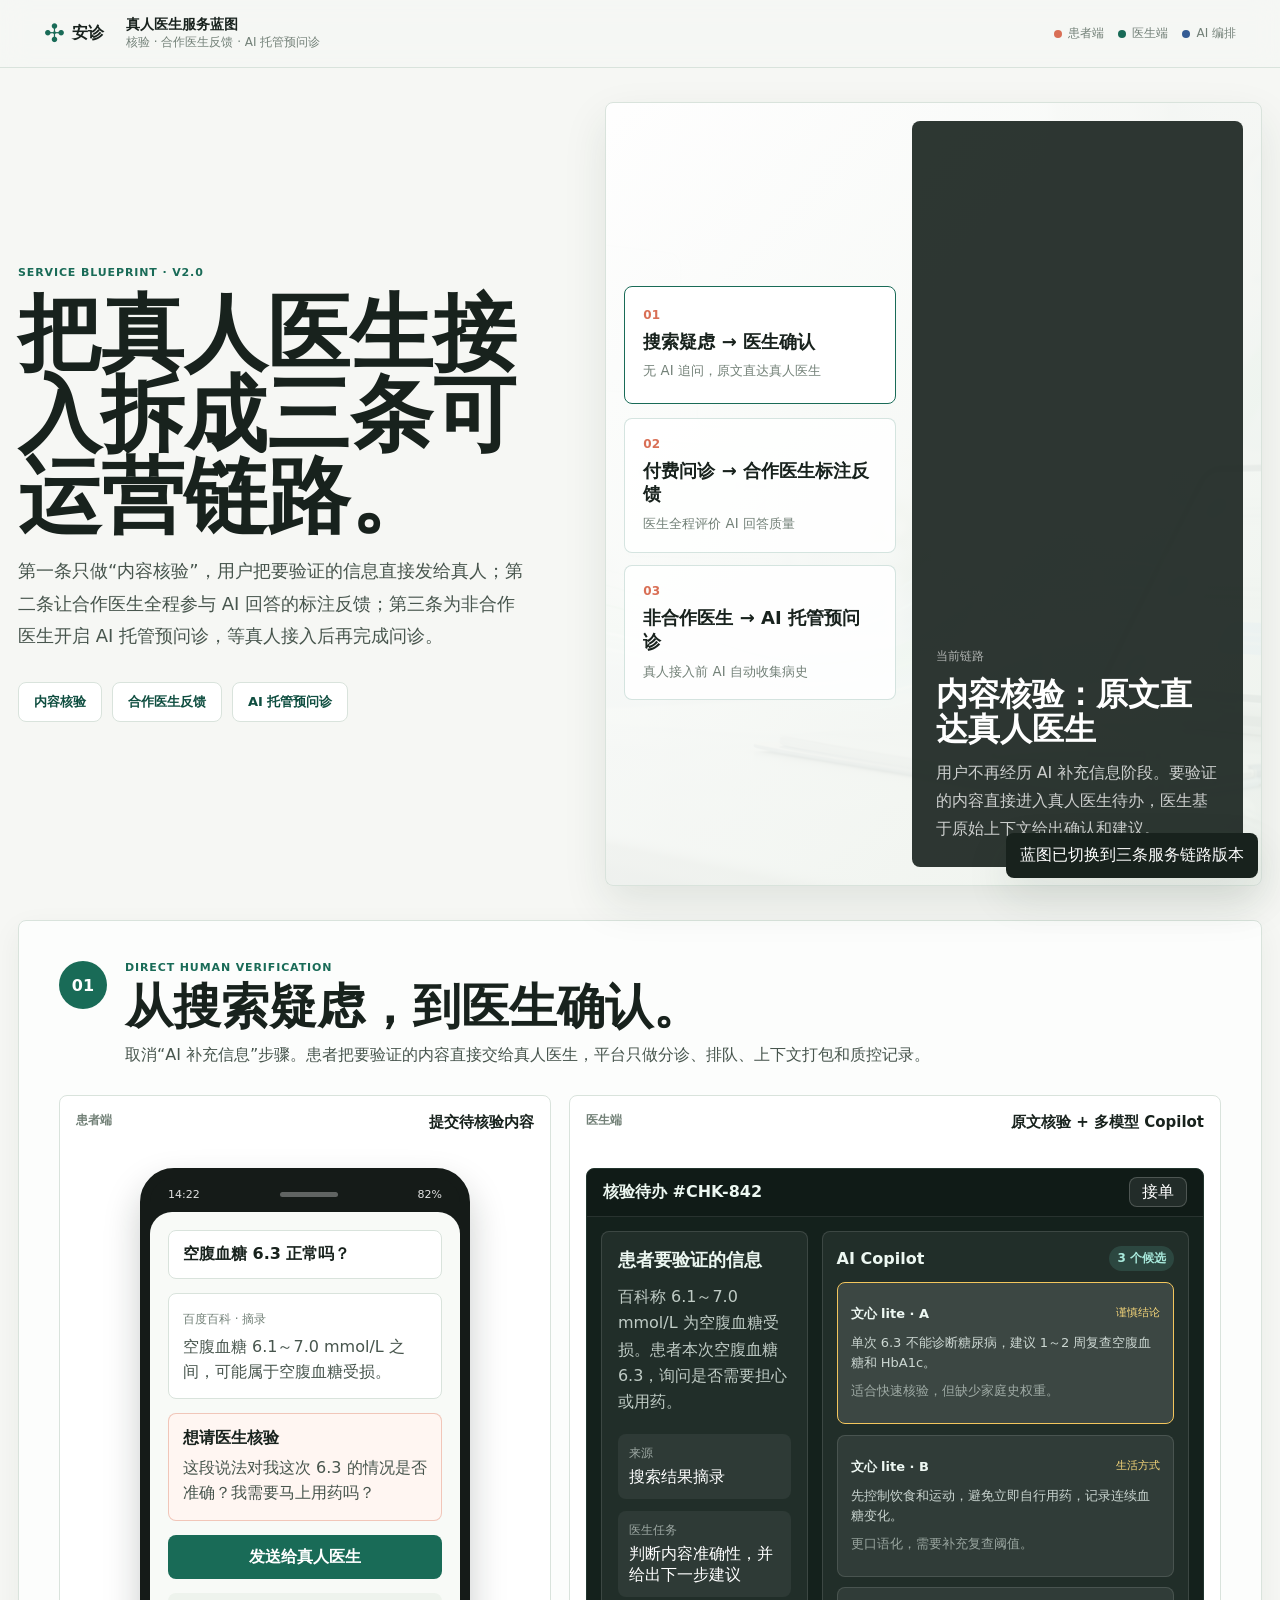
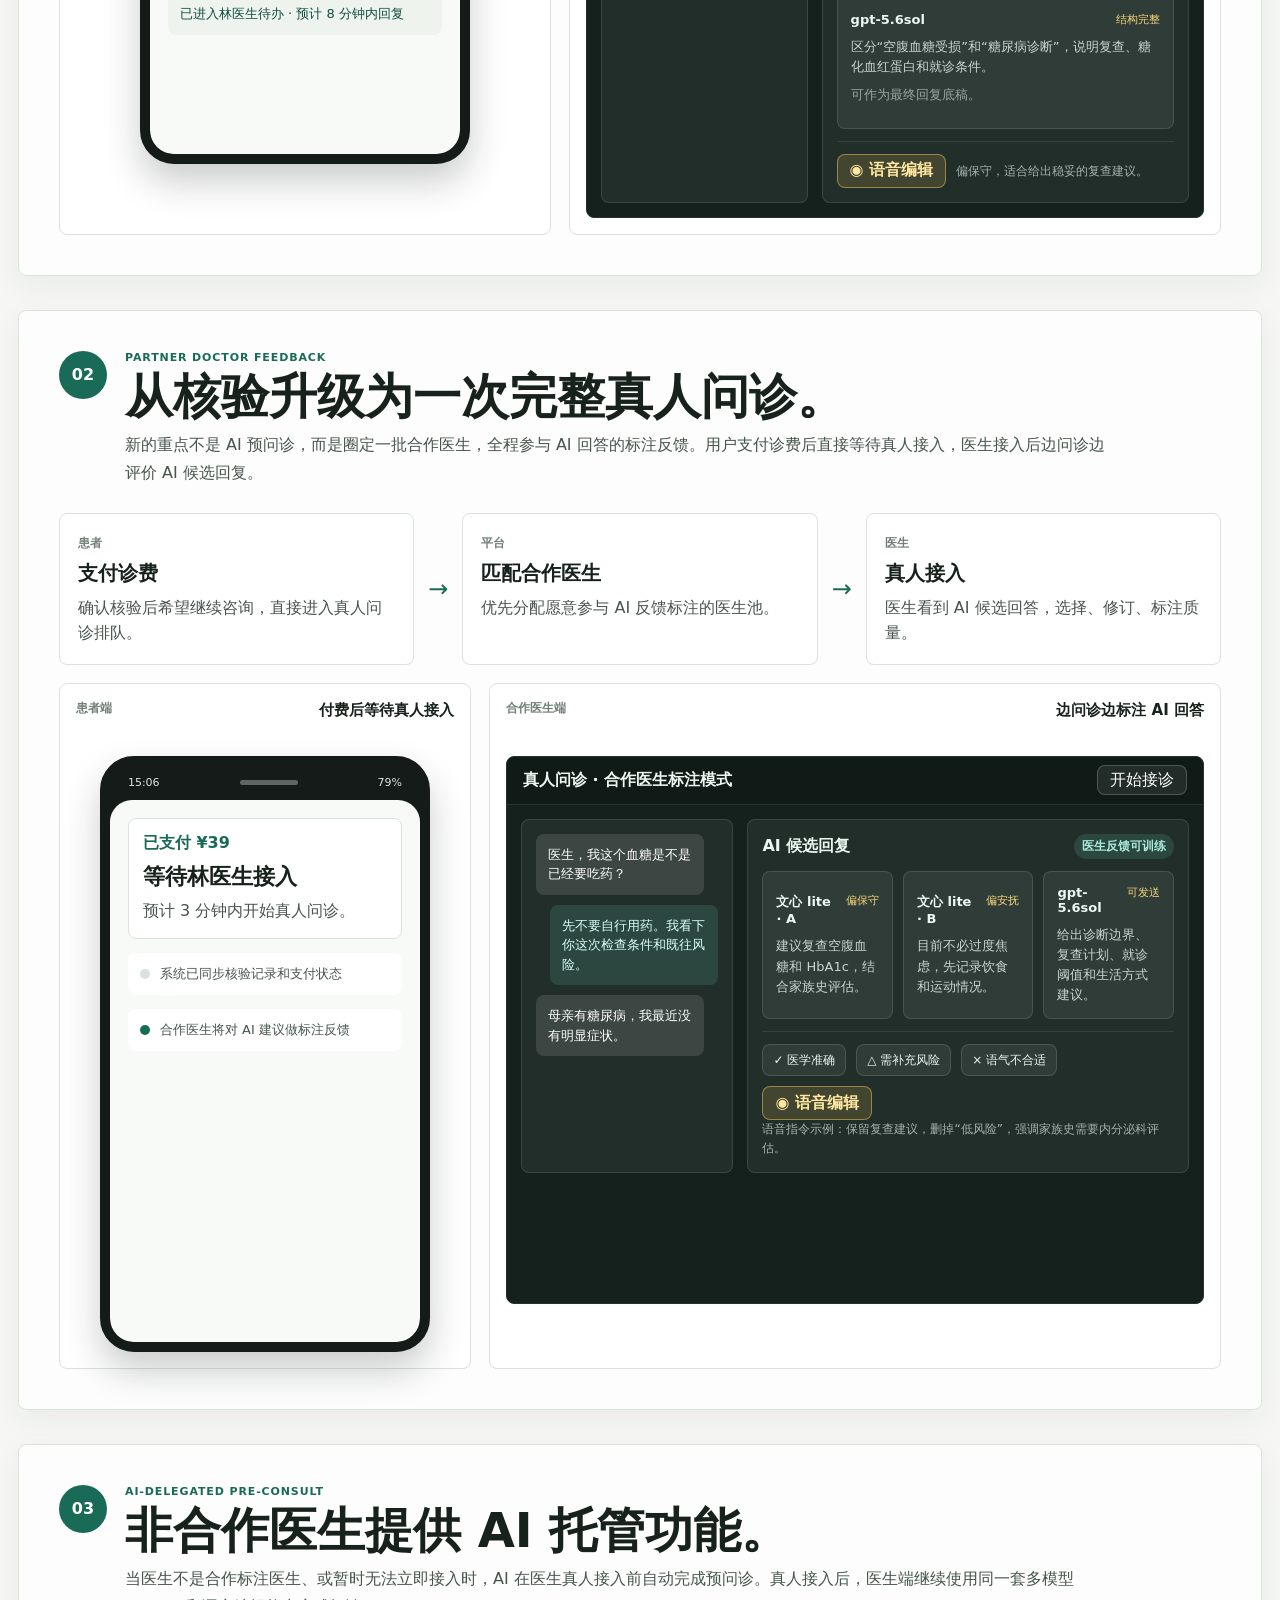
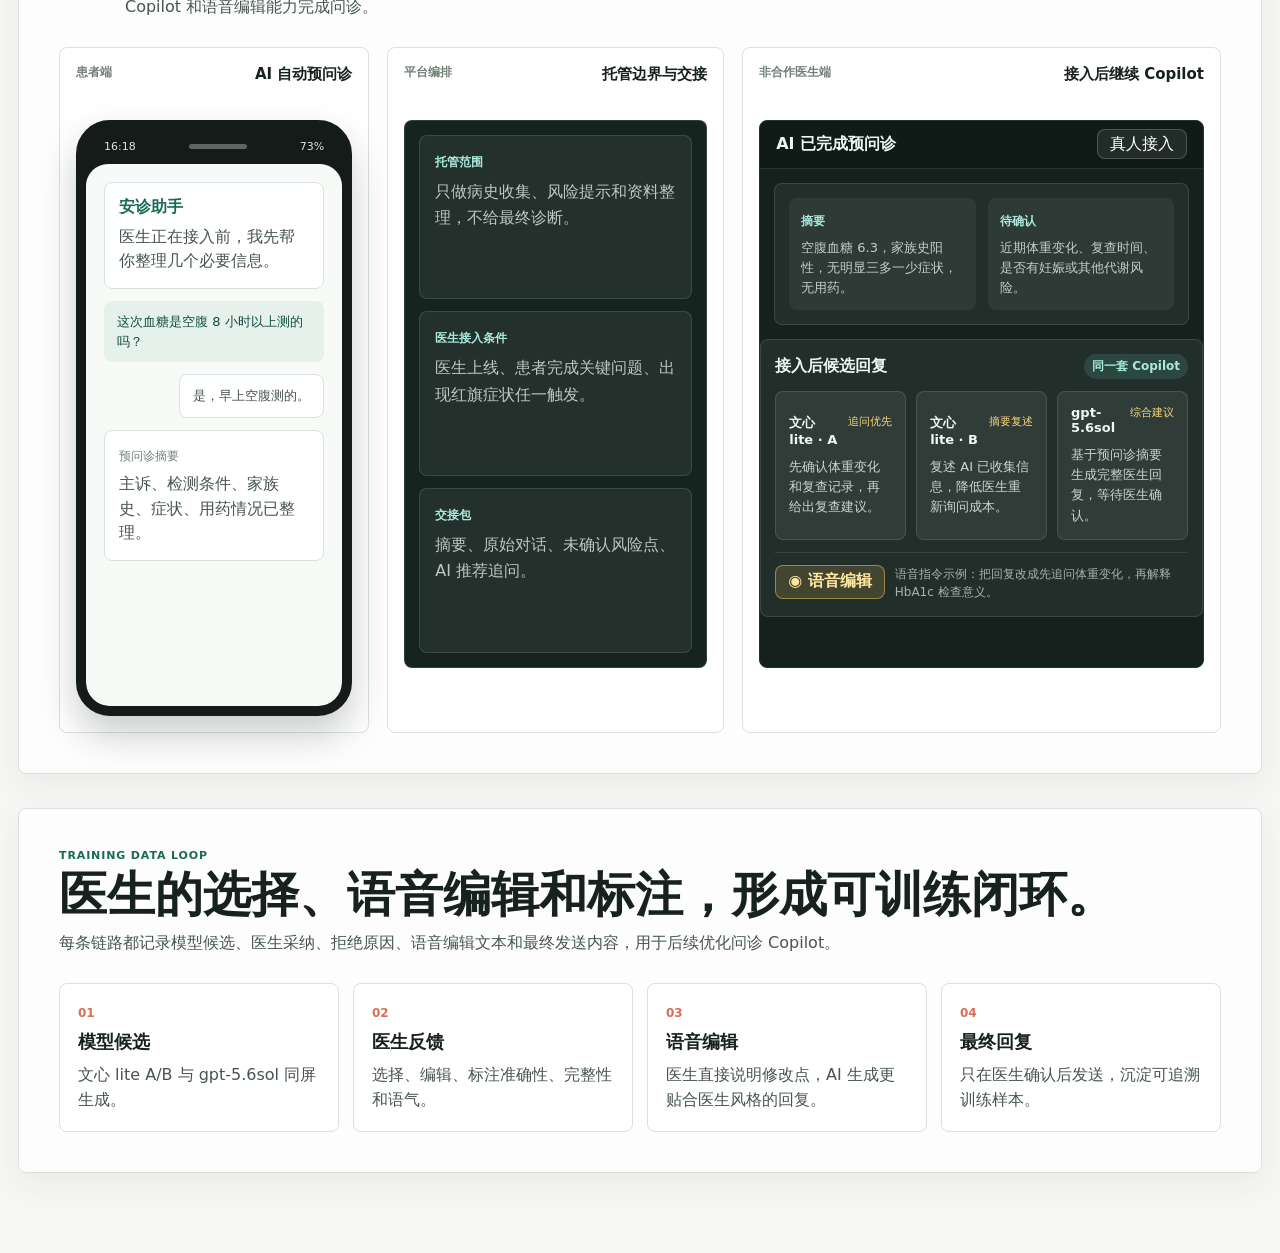
==== commit a109dc3d: "Revise blueprint into three service routes" ====
--- a/web/index.html
+++ b/web/index.html
@@ -3,613 +3,284 @@
   <head>
     <meta charset="utf-8" />
     <meta name="viewport" content="width=device-width, initial-scale=1" />
-    <meta name="theme-color" content="#faf9f5" />
-    <meta name="description" content="安诊真人医生核验服务双端移动流程设计" />
-    <title>安诊 · 双端移动服务蓝图</title>
+    <meta name="theme-color" content="#f6f7f4" />
+    <meta name="description" content="安诊真人医生核验、合作医生标注反馈、非合作医生 AI 托管预问诊服务蓝图" />
+    <title>安诊 · 真人医生服务蓝图</title>
     <link rel="stylesheet" href="styles.css" />
   </head>
   <body>
     <header class="topbar">
-      <a class="brand" href="#top" aria-label="安诊服务蓝图首页"><span>✣</span>安诊</a>
+      <a class="brand" href="./" aria-label="返回安诊首页"><span>✣</span>安诊</a>
       <div class="title-block">
-        <strong>真人医生核验服务</strong>
-        <span>双端移动体验蓝图</span>
+        <strong>真人医生服务蓝图</strong>
+        <span>核验 · 合作医生反馈 · AI 托管预问诊</span>
       </div>
-      <div class="top-actions">
-        <div class="legend"><span><i class="patient-dot"></i>患者端</span><span><i class="doctor-dot"></i>医生端</span><span><i class="handoff-dot"></i>跨端交互</span></div>
-        <button class="secondary-button" id="playFlowBtn" type="button">▶ 演示全流程</button>
+      <div class="legend" aria-label="图例">
+        <span><i class="patient-dot"></i>患者端</span>
+        <span><i class="doctor-dot"></i>医生端</span>
+        <span><i class="ai-dot"></i>AI 编排</span>
       </div>
     </header>
 
     <main id="top">
-      <section class="intro">
-        <span class="eyebrow">MOBILE SERVICE BLUEPRINT · V1.0</span>
-        <h1>从搜索疑虑，到医生确认。</h1>
-        <p>每一屏只推进一个决定：AI 缩短表达成本，真人医生保留最终判断。</p>
-        <div class="flow-summary" aria-label="流程摘要">
-          <span>搜索触发</span><b>→</b><span>AI 补充信息</span><b>→</b><span>真人医生核验</span><b>→</b><span>回答与问诊转化</span>
-        </div>
-      </section>
-
-      <div class="blueprint-viewport" id="blueprintViewport">
-        <div class="blueprint-canvas">
-          <section class="lane patient-lane" data-lane="patient">
-            <header class="lane-header">
-              <div class="lane-role patient-role"><span>患者</span></div>
-              <div><span class="eyebrow">PATIENT APP</span><h2>面向患者的咨询室</h2><p>承接疑虑、收集关键信息、反馈进度、呈现医生判断。</p></div>
-              <div class="lane-count">4 个移动界面</div>
-            </header>
-
-            <div class="flow-grid patient-grid">
-              <article class="phone-step active-step" id="step-p1" data-index="1">
-                <div class="step-caption"><span>01</span><div><strong>搜索结果触发</strong><small>产生疑虑的当下给出钩子</small></div></div>
-                <div class="phone-shell patient-phone">
-                  <div class="phone-top"><span>14:28</span><i></i><span>▮▮ 86%</span></div>
-                  <div class="phone-screen search-screen">
-                    <div class="search-nav"><span class="back">‹</span><div><b>B</b><span>空腹血糖6.3正常吗</span></div><em>•••</em></div>
-                    <div class="search-source">百度健康 · 搜索结果</div>
-                    <article class="result-card">
-                      <span class="source-badge">百科 · 三甲医生审校</span>
-                      <h3>空腹血糖正常值及异常范围</h3>
-                      <p>成年人空腹血糖通常为 3.9～6.1 mmol/L。6.1～7.0 之间时，可能属于空腹血糖受损……</p>
-                      <div class="content-fade"><i></i><i></i></div>
-                    </article>
-                    <div class="check-entry">
-                      <div class="mini-ai">✣</div>
-                      <div><strong>这段内容适合你吗？</strong><p>带上问题，请真人医生帮你核一下</p></div>
-                      <button class="coral-button flow-trigger" data-target="step-p2" type="button">请医生核一下 <span>→</span></button>
-                    </div>
-                    <div class="search-skeleton"><i></i><i></i><i></i><i></i></div>
-                  </div>
-                  <div class="home-indicator"></div>
-                </div>
-              </article>
-
-              <div class="connector patient-connector" aria-label="分配医生并带入上下文"><span>分配医生</span><i></i><b>→</b><small>Query + 核验内容自动带入</small></div>
-
-              <article class="phone-step" id="step-p2" data-index="2">
-                <div class="step-caption"><span>02</span><div><strong>医生智能助手接待</strong><small>群聊中自然承接搜索上下文</small></div></div>
-                <div class="phone-shell patient-phone">
-                  <div class="phone-top"><span>14:28</span><i></i><span>▮▮ 86%</span></div>
-                  <div class="phone-screen room-screen">
-                    <header class="room-head group-room-head"><span>‹</span><div class="group-avatars"><div class="doctor-avatar">林</div><div class="assistant-avatar">✣</div></div><div><strong>林医生咨询室（3）</strong><small><i></i> 林医生 · 医生智能助手 · 你</small></div><em>•••</em></header>
-                    <div class="trust-line">✓ 真人医生与智能助手共同服务 · 隐私加密保护</div>
-                    <div class="chat-body">
-                      <div class="group-system">林夏医生、医生智能助手和你已进入咨询室</div>
-                      <div class="query-bubble context-pack">
-                        <div class="context-head"><span>来自百度搜索 · 已带入咨询室</span><b>查看原文 ›</b></div>
-                        <label>你的搜索问题</label><strong>空腹血糖 6.3 正常吗？</strong>
-                        <div class="source-preview"><span>百度百科 · 空腹血糖正常值及异常范围</span><p>“空腹血糖在 6.1～7.0 mmol/L 之间时，可能属于空腹血糖受损……”</p></div>
-                        <div class="context-meta"><span>百科内容</span><span>三甲医生审校</span><span>已截取疑虑段落</span></div>
-                      </div>
-                      <div class="ai-row"><div class="mini-ai">✣</div><span><strong>医生智能助手 <em>AI</em></strong><p>你好，你刚看到的血糖范围和“6.3 是否异常”都已带进咨询室，林医生可以直接看到。再补充 3 个小信息，医生判断会更贴合；不方便也可以跳过。</p></span></div>
-                      <div class="live-dialogue" id="liveDialogue" hidden></div>
-                      <div class="question-panel">
-                        <div class="q-progress"><span>补充信息</span><b>1 / 3</b></div>
-                        <i class="progress-bar"></i>
-                        <h3>这次 6.3 是在什么情况下测的？</h3>
-                        <button class="selected" type="button">晨起空腹 8～12 小时 <span>✓</span></button>
-                        <button type="button">空腹不足 8 小时</button>
-                        <button type="button">饭后测量 / 记不清</button>
-                        <div class="q-actions"><span>跳过</span><button class="coral-button flow-trigger" data-target="bridge-submit" type="button">提交核验</button></div>
-                      </div>
-                      <div class="scroll-hint">上下滑动查看完整对话</div>
-                    </div>
-                    <form class="chat-composer" data-reply="收到，我会把这条信息一起整理给林医生。我们继续补充下面的信息就好。"><button type="button" aria-label="添加内容">＋</button><input autocomplete="off" placeholder="和医生、智能助手说点什么…" /><button class="send-chat" type="submit" aria-label="发送">↑</button></form>
-                  </div>
-                  <div class="home-indicator"></div>
-                </div>
-              </article>
-
-              <div class="connector patient-connector"><span>提交成功</span><i></i><b>→</b><small>即时反馈，不让用户猜进度</small></div>
-
-              <article class="phone-step" id="step-p3" data-index="3">
-                <div class="step-caption"><span>03</span><div><strong>医生核验中</strong><small>等待也有明确状态</small></div></div>
-                <div class="phone-shell patient-phone">
-                  <div class="phone-top"><span>14:30</span><i></i><span>▮▮ 84%</span></div>
-                  <div class="phone-screen room-screen">
-                    <header class="room-head group-room-head"><span>‹</span><div class="group-avatars"><div class="doctor-avatar">林</div><div class="assistant-avatar">✣</div></div><div><strong>林医生咨询室（3）</strong><small><i></i> 林医生 · 医生智能助手 · 你</small></div><em>•••</em></header>
-                    <div class="trust-line">✓ 真人医生与智能助手共同服务 · 隐私加密保护</div>
-                    <div class="chat-body waiting-body">
-                      <div class="my-summary"><strong>我已补充</strong><p>晨起空腹 10 小时 · 首次发现偏高 · 母亲有糖尿病</p></div>
-                      <div class="ai-row"><div class="mini-ai">✣</div><span><strong>医生智能助手 <em>AI</em></strong><p>好，百科内容、血糖 6.3 和这 3 项信息已一起送给林医生。我会在这里同步进度，医生回复后马上提醒你。</p></span></div>
-                      <div class="waiting-panel">
-                        <div class="orbit"><div class="doctor-avatar">林</div><i></i></div>
-                        <strong>林医生正在核验</strong>
-                        <p>会结合你的个人情况判断，请稍等片刻</p>
-                        <span>预计 3 分钟内回复</span>
-                        <div class="waiting-steps"><b class="done">✓ 信息已送达</b><i></i><b class="active">医生查看中</b><i></i><b>回答送达</b></div>
-                      </div>
-                      <div class="soft-tip">可退出此页面，医生回复后会通过消息通知你</div>
-                    </div>
-                    <form class="chat-composer" data-reply="收到，我会把这条补充同步给林医生。核验还在进行，回复后我马上告诉你。"><button type="button" aria-label="添加内容">＋</button><input autocomplete="off" placeholder="继续补充，智能助手会及时回应…" /><button class="send-chat" type="submit" aria-label="发送">↑</button></form>
-                  </div>
-                  <div class="home-indicator"></div>
-                </div>
-              </article>
-
-              <div class="connector patient-connector"><span>医生回复</span><i></i><b>→</b><small>服务状态自动更新</small></div>
-
-              <article class="phone-step" id="step-p4" data-index="4">
-                <div class="step-caption"><span>04</span><div><strong>回答与问诊转化</strong><small>先解决疑虑，再自然承接</small></div></div>
-                <div class="phone-shell patient-phone">
-                  <div class="phone-top"><span>15:02</span><i></i><span>▮▮ 80%</span></div>
-                  <div class="phone-screen room-screen answer-screen">
-                    <header class="room-head group-room-head"><span>‹</span><div class="group-avatars"><div class="doctor-avatar">林</div><div class="assistant-avatar">✣</div></div><div><strong>林医生咨询室（3）</strong><small><i></i> 林医生 · 医生智能助手 · 你</small></div><em>•••</em></header>
-                    <div class="trust-line">✓ 真人医生与智能助手共同服务 · 隐私加密保护</div>
-                    <div class="chat-body">
-                      <div class="doctor-label"><div class="doctor-avatar">林</div><span><strong>林夏 主任医师</strong><small>已实名认证 · 15:02</small></span></div>
-                      <article class="doctor-answer">
-                        <header><span>医生核验结论</span><strong>百科内容基本准确，但要结合复查判断。</strong></header>
-                        <p>单次 6.3 不能诊断糖尿病。结合首次发现偏高且有家族史，建议 1～2 周内复查。</p>
-                        <ul><li><b>1</b>复查空腹血糖</li><li><b>2</b>加查糖化血红蛋白</li><li><b>3</b>反复偏高到内分泌科</li></ul>
-                        <div class="doctor-sign">林夏医生</div>
-                      </article>
-                      <div class="ai-row consult-guide"><div class="mini-ai">✣</div><span><strong>医生智能助手 <em>AI</em></strong><p>林医生的核验结论已经到了。如果还想问饮食怎么调、是否需要用药，或让医生看复查报告，可以继续图文问诊；本次信息会自动带入，不用重说。</p></span></div>
-                      <div class="consult-card"><div class="consult-icon">＋</div><div class="consult-copy"><span>继续咨询林医生</span><strong>图文问诊 · 24 小时有效</strong><p>自动带入本次核验记录</p></div><div class="consult-action"><b>¥39</b><button class="cream-button" type="button">去问诊</button></div></div>
-                    </div>
-                    <form class="chat-composer" data-reply="收到。如果需要林医生继续判断，可以发起图文问诊，本次记录会一并带入。"><button type="button" aria-label="添加内容">＋</button><input autocomplete="off" placeholder="回复林医生或智能助手…" /><button class="send-chat" type="submit" aria-label="发送">↑</button></form>
-                  </div>
-                  <div class="home-indicator"></div>
-                </div>
-              </article>
-            </div>
-          </section>
-
-          <section class="handoff-zone" aria-label="患者端与医生端交互">
-            <div class="handoff-line submit-line" id="bridge-submit">
-              <span class="arrow-down">↓</span>
-              <div><i>跨端交互 A</i><strong>提交真人 Check 服务单</strong><small>搜索 Query + 核验内容 + 3 项个性化信息</small></div>
-              <span class="arrow-down">↓</span>
-            </div>
-            <div class="handoff-center"><span>AI 结构化信息</span><i></i><span>真人承担判断</span></div>
-            <div class="handoff-line response-line" id="bridge-response">
-              <span class="arrow-up">↑</span>
-              <div><i>跨端交互 B</i><strong>医生核验回答送达</strong><small>医生最终确认内容 + 服务完成状态</small></div>
-              <span class="arrow-up">↑</span>
-            </div>
-          </section>
-
-          <section class="lane doctor-lane" data-lane="doctor">
-            <header class="lane-header">
-              <div class="lane-role doctor-role"><span>医生</span></div>
-              <div><span class="eyebrow">DOCTOR APP</span><h2>医生使用的医生端</h2><p>快速理解服务单、用 Copilot 降低书写成本、由医生确认发送。</p></div>
-              <div class="lane-count">3 个移动界面</div>
-            </header>
-
-            <div class="flow-grid doctor-grid">
-              <div class="doctor-spacer" aria-hidden="true"></div>
-              <div class="connector connector-spacer" aria-hidden="true"></div>
-
-              <article class="phone-step" id="step-d1" data-index="5">
-                <div class="step-caption"><span>05</span><div><strong>多类型订单中心</strong><small>核验、问诊、加号统一处理</small></div></div>
-                <div class="phone-shell doctor-phone">
-                  <div class="phone-top dark-top"><span>14:30</span><i></i><span>▮▮ 72%</span></div>
-                  <div class="phone-screen doctor-mobile order-hub">
-                    <header class="doctor-home-head"><div><span>下午好</span><strong>林夏医生</strong></div><div class="doctor-avatar">林</div></header>
-                    <div class="order-overview"><div><span>待处理</span><strong>8</strong></div><div><span>今日完成</span><strong>12</strong></div><div><span>平均响应</span><strong>2′16″</strong></div></div>
-                    <div class="order-tabs"><button class="active" type="button">全部 <i>8</i></button><button type="button">核验 <i>3</i></button><button type="button">问诊 <i>4</i></button><button type="button">加号 <i>1</i></button></div>
-                    <div class="order-list">
-                      <article class="mobile-order active-order"><header><span class="order-type check-type">内容核验</span><time>刚刚</time></header><strong>空腹血糖 6.3 正常吗？</strong><p>百度百科内容核验 · 已补充 3 项信息</p><footer><span>女 · 46 岁</span><b>待处理 ›</b></footer></article>
-                      <article class="mobile-order"><header><span class="order-type consult-type">图文问诊</span><time>3 分钟前</time></header><strong>甲状腺结节复查报告怎么看？</strong><p>患者追问 · 含 2 张检查报告</p><footer><span>女 · 38 岁</span><b>待回复 ›</b></footer></article>
-                      <article class="mobile-order"><header><span class="order-type plus-type">门诊加号</span><time>8 分钟前</time></header><strong>希望加下周二上午的专家号</strong><p>既往就诊患者 · 资料已确认</p><footer><span>男 · 52 岁</span><b>待确认 ›</b></footer></article>
-                      <button class="teal-button flow-trigger" data-target="step-d2" type="button">处理首条核验订单 <span>→</span></button>
-                    </div>
-                  </div>
-                  <div class="home-indicator dark-indicator"></div>
-                </div>
-              </article>
-
-              <div class="connector doctor-connector"><span>进入核验</span><i></i><b>→</b><small>信息与回答同屏呈现</small></div>
-
-              <article class="phone-step" id="step-d2" data-index="6">
-                <div class="step-caption"><span>06</span><div><strong>同屏核验工作台</strong><small>用户信息与 Copilot 回答不跳页</small></div></div>
-                <div class="phone-shell doctor-phone">
-                  <div class="phone-top dark-top"><span>14:31</span><i></i><span>▮▮ 71%</span></div>
-                  <div class="phone-screen doctor-mobile case-workbench">
-                    <header class="doctor-nav"><span>‹</span><div><strong>内容核验</strong><small>#0842 · 待处理</small></div><em>•••</em></header>
-                    <section class="doctor-info-sheet">
-                      <div class="sheet-head"><span>用户 Check 信息</span><b>女 · 46 岁</b></div>
-                      <div class="info-block"><label>用户 Query</label><h3>空腹血糖 6.3 正常吗？</h3></div>
-                      <div class="info-block"><label>想核验的百科内容</label><small>百度百科 · 空腹血糖正常值及异常范围</small><blockquote>“成年人空腹血糖正常范围通常为 3.9～6.1 mmol/L。空腹血糖在 6.1～7.0 mmol/L 之间时，可能属于空腹血糖受损。”</blockquote></div>
-                      <div class="info-block"><label>用户补充信息</label><dl><div><dt>测量条件</dt><dd>晨起空腹 10 小时</dd></div><div><dt>既往情况</dt><dd>首次发现偏高</dd></div><div><dt>风险因素</dt><dd>母亲有糖尿病</dd></div></dl></div>
-                    </section>
-                    <div class="copilot-inline-head"><div class="copilot-icon">✣</div><span><strong>Copilot 完整回答</strong><small>左右滑动比较 · 点击选择</small></span></div>
-                    <div class="full-draft-carousel">
-                      <button class="full-draft compact-draft selected" type="button">
-                        <header><span><i>A</i><strong>简明结论型</strong></span><b>✓ 已选择</b></header>
-                        <p>这段百科内容基本准确。你这次空腹血糖 6.3 mmol/L 高于一般参考上限，但单次结果不能诊断糖尿病，更符合“需要复查确认”的情况。</p>
-                        <p>结合你是首次发现偏高、且有糖尿病家族史，建议保持正常饮食，1～2 周内复查空腹血糖，并同时检查糖化血红蛋白（HbA1c）。如果复查仍 ≥6.1 mmol/L，建议到内分泌科进一步评估。</p>
-                      </button>
-                      <button class="full-draft compact-draft" type="button">
-                        <header><span><i>B</i><strong>解释安抚型</strong></span><b>选择</b></header>
-                        <p>你看到的百科表述总体没有问题，但“可能属于空腹血糖受损”并不等于已经患糖尿病。空腹血糖 6.3 mmol/L 属于偏高，需要结合检测条件和复查结果判断。</p>
-                        <p>这次是在规范空腹状态下检测，加上母亲有糖尿病，建议 1～2 周后复查空腹血糖和糖化血红蛋白。目前不用过度焦虑，也不建议自行用药。</p>
-                      </button>
-                    </div>
-                    <div class="carousel-guide"><i class="active"></i><i></i><span>左右滑动查看完整回答</span></div>
-                    <div class="quick-send-bar"><span><small>已选回答 A</small><strong>可直接发送或编辑</strong></span><button class="ghost-clinic flow-trigger" data-target="step-d3" type="button">编辑</button><button class="teal-button flow-trigger" data-target="bridge-response" type="button">直接发送</button></div>
-                  </div>
-                  <div class="home-indicator dark-indicator"></div>
-                </div>
-              </article>
-
-              <div class="connector doctor-connector"><span>需要调整时</span><i></i><b>→</b><small>一键进入轻量编辑</small></div>
-
-              <article class="phone-step" id="step-d3" data-index="7">
-                <div class="step-caption"><span>07</span><div><strong>轻量编辑并发送</strong><small>常用修改一触即达</small></div></div>
-                <div class="phone-shell doctor-phone">
-                  <div class="phone-top dark-top"><span>14:32</span><i></i><span>▮▮ 70%</span></div>
-                  <div class="phone-screen doctor-mobile editor-mobile">
-                    <header class="doctor-nav"><span>‹</span><div><strong>编辑核验回答</strong><small>已基于回答 A 创建</small></div><em>✓</em></header>
-                    <div class="edit-label"><span>回答正文</span><button type="button" id="editReplyBtn">完成编辑</button></div>
-                    <textarea id="doctorReplyText">这段百科内容基本准确。你这次空腹血糖 6.3 mmol/L 高于一般参考上限，但单次结果不能诊断糖尿病，更符合“需要复查确认”的情况。
-
-结合你是首次发现偏高、且有糖尿病家族史，建议保持正常饮食，1～2 周内复查空腹血糖，并同时检查糖化血红蛋白（HbA1c）。如果复查仍 ≥6.1 mmol/L，建议到内分泌科进一步评估。</textarea>
-                    <div class="smart-check"><span>✣ Copilot 检查完成</span><b>诊断边界、复查建议与风险表述均无异常</b></div>
-                    <div class="send-confirm simple-send"><button class="teal-button flow-trigger" data-target="bridge-response" id="sendReplyBtn" type="button">发送给患者 <span>↑</span></button></div>
-                  </div>
-                  <div class="home-indicator dark-indicator"></div>
-                </div>
-              </article>
-            </div>
-          </section>
-        </div>
-      </div>
+      <section class="hero-grid" aria-labelledby="pageTitle">
+        <div class="hero-copy">
+          <span class="eyebrow">SERVICE BLUEPRINT · V2.0</span>
+          <h1 id="pageTitle">把真人医生接入拆成三条可运营链路。</h1>
+          <p>第一条只做“内容核验”，用户把要验证的信息直接发给真人；第二条让合作医生全程参与 AI 回答的标注反馈；第三条为非合作医生开启 AI 托管预问诊，等真人接入后再完成问诊。</p>
+          <div class="hero-actions" aria-label="快速跳转">
+            <a href="#route-verify">内容核验</a>
+            <a href="#route-partner">合作医生反馈</a>
+            <a href="#route-delegated">AI 托管预问诊</a>
+          </div>
+        </div>
+        <div class="hero-visual" aria-label="三条服务链路总览">
+          <div class="route-stack">
+            <button class="route-card active" type="button" data-route="verify">
+              <span>01</span>
+              <strong>搜索疑虑 → 医生确认</strong>
+              <small>无 AI 追问，原文直达真人医生</small>
+            </button>
+            <button class="route-card" type="button" data-route="partner">
+              <span>02</span>
+              <strong>付费问诊 → 合作医生标注反馈</strong>
+              <small>医生全程评价 AI 回答质量</small>
+            </button>
+            <button class="route-card" type="button" data-route="delegated">
+              <span>03</span>
+              <strong>非合作医生 → AI 托管预问诊</strong>
+              <small>真人接入前 AI 自动收集病史</small>
+            </button>
+          </div>
+          <aside class="route-detail" id="routeDetail" aria-live="polite">
+            <span>当前链路</span>
+            <h2>内容核验：原文直达真人医生</h2>
+            <p>患者提交搜索 Query 和想验证的文本后，系统直接生成医生待办。医生端看到原始内容、来源、患者补充的最小必要背景，并用多模型 Copilot 快速形成最终回复。</p>
+          </aside>
+        </div>
+      </section>
+
+      <section class="route-section" id="route-verify" aria-labelledby="verifyTitle">
+        <header class="section-head">
+          <span class="section-index">01</span>
+          <div>
+            <span class="eyebrow">DIRECT HUMAN VERIFICATION</span>
+            <h2 id="verifyTitle">从搜索疑虑，到医生确认。</h2>
+            <p>取消“AI 补充信息”步骤。患者把要验证的内容直接交给真人医生，平台只做分诊、排队、上下文打包和质控记录。</p>
+          </div>
+        </header>
+
+        <div class="blueprint-grid two-column">
+          <article class="device-panel patient-panel">
+            <div class="panel-label"><span>患者端</span><strong>提交待核验内容</strong></div>
+            <div class="phone-shell patient-phone">
+              <div class="phone-top"><span>14:22</span><i></i><span>82%</span></div>
+              <div class="phone-screen search-screen">
+                <div class="search-bar">空腹血糖 6.3 正常吗？</div>
+                <div class="result-block">
+                  <small>百度百科 · 摘录</small>
+                  <p>空腹血糖 6.1～7.0 mmol/L 之间，可能属于空腹血糖受损。</p>
+                </div>
+                <div class="verify-box">
+                  <b>想请医生核验</b>
+                  <p>这段说法对我这次 6.3 的情况是否准确？我需要马上用药吗？</p>
+                </div>
+                <button class="primary-button" type="button">发送给真人医生</button>
+                <div class="status-strip">已进入林医生待办 · 预计 8 分钟内回复</div>
+              </div>
+            </div>
+          </article>
+
+          <article class="device-panel doctor-panel">
+            <div class="panel-label"><span>医生端</span><strong>原文核验 + 多模型 Copilot</strong></div>
+            <div class="desktop-shell">
+              <header class="desk-head"><span>核验待办 #CHK-842</span><button type="button">接单</button></header>
+              <div class="desk-layout">
+                <section class="case-context">
+                  <h3>患者要验证的信息</h3>
+                  <p>百科称 6.1～7.0 mmol/L 为空腹血糖受损。患者本次空腹血糖 6.3，询问是否需要担心或用药。</p>
+                  <dl>
+                    <div><dt>来源</dt><dd>搜索结果摘录</dd></div>
+                    <div><dt>医生任务</dt><dd>判断内容准确性，并给出下一步建议</dd></div>
+                  </dl>
+                </section>
+                <section class="copilot-board" aria-label="AI 预生成回答">
+                  <div class="copilot-head"><span>AI Copilot</span><b>3 个候选</b></div>
+                  <div class="candidate-list">
+                    <button class="candidate-card active" type="button" data-model="wenxin-a">
+                      <header><span>文心 lite · A</span><em>谨慎结论</em></header>
+                      <p>单次 6.3 不能诊断糖尿病，建议 1～2 周复查空腹血糖和 HbA1c。</p>
+                      <small>适合快速核验，但缺少家庭史权重。</small>
+                    </button>
+                    <button class="candidate-card" type="button" data-model="wenxin-b">
+                      <header><span>文心 lite · B</span><em>生活方式</em></header>
+                      <p>先控制饮食和运动，避免立即自行用药，记录连续血糖变化。</p>
+                      <small>更口语化，需要补充复查阈值。</small>
+                    </button>
+                    <button class="candidate-card" type="button" data-model="gpt">
+                      <header><span>gpt-5.6sol</span><em>结构完整</em></header>
+                      <p>区分“空腹血糖受损”和“糖尿病诊断”，说明复查、糖化血红蛋白和就诊条件。</p>
+                      <small>可作为最终回复底稿。</small>
+                    </button>
+                  </div>
+                  <div class="voice-editor">
+                    <button class="voice-button" type="button" data-voice-target="verify">◉ 语音编辑</button>
+                    <p id="voiceNoteVerify">点击后可直接说：把语气放轻一点，补充“不要自行买药”。</p>
+                  </div>
+                </section>
+              </div>
+            </div>
+          </article>
+        </div>
+      </section>
+
+      <section class="route-section" id="route-partner" aria-labelledby="partnerTitle">
+        <header class="section-head">
+          <span class="section-index">02</span>
+          <div>
+            <span class="eyebrow">PARTNER DOCTOR FEEDBACK</span>
+            <h2 id="partnerTitle">从核验升级为一次完整真人问诊。</h2>
+            <p>新的重点不是 AI 预问诊，而是圈定一批合作医生，全程参与 AI 回答的标注反馈。用户支付诊费后直接等待真人接入，医生接入后边问诊边评价 AI 候选回复。</p>
+          </div>
+        </header>
+
+        <div class="flow-lane" aria-label="合作医生问诊链路">
+          <article class="flow-step patient-step">
+            <span>患者</span>
+            <h3>支付诊费</h3>
+            <p>确认核验后希望继续咨询，直接进入真人问诊排队。</p>
+          </article>
+          <div class="flow-arrow">→</div>
+          <article class="flow-step system-step">
+            <span>平台</span>
+            <h3>匹配合作医生</h3>
+            <p>优先分配愿意参与 AI 反馈标注的医生池。</p>
+          </article>
+          <div class="flow-arrow">→</div>
+          <article class="flow-step doctor-step">
+            <span>医生</span>
+            <h3>真人接入</h3>
+            <p>医生看到 AI 候选回答，选择、修订、标注质量。</p>
+          </article>
+        </div>
+
+        <div class="blueprint-grid partner-grid">
+          <article class="device-panel patient-panel">
+            <div class="panel-label"><span>患者端</span><strong>付费后等待真人接入</strong></div>
+            <div class="phone-shell patient-phone">
+              <div class="phone-top"><span>15:06</span><i></i><span>79%</span></div>
+              <div class="phone-screen waiting-screen">
+                <div class="paid-card"><span>已支付 ¥39</span><strong>等待林医生接入</strong><p>预计 3 分钟内开始真人问诊。</p></div>
+                <div class="queue-line"><i></i><span>系统已同步核验记录和支付状态</span></div>
+                <div class="queue-line active"><i></i><span>合作医生将对 AI 建议做标注反馈</span></div>
+              </div>
+            </div>
+          </article>
+
+          <article class="device-panel doctor-panel wide-panel">
+            <div class="panel-label"><span>合作医生端</span><strong>边问诊边标注 AI 回答</strong></div>
+            <div class="desktop-shell annotation-shell">
+              <header class="desk-head"><span>真人问诊 · 合作医生标注模式</span><button type="button">开始接诊</button></header>
+              <div class="annotation-layout">
+                <section class="chat-thread">
+                  <div class="bubble patient-bubble">医生，我这个血糖是不是已经要吃药？</div>
+                  <div class="bubble doctor-bubble">先不要自行用药。我看下你这次检查条件和既往风险。</div>
+                  <div class="bubble patient-bubble">母亲有糖尿病，我最近没有明显症状。</div>
+                </section>
+                <section class="copilot-board compact-board" aria-label="合作医生 Copilot">
+                  <div class="copilot-head"><span>AI 候选回复</span><b>医生反馈可训练</b></div>
+                  <div class="candidate-row">
+                    <button class="candidate-card active" type="button" data-model="partner-wenxin-a"><header><span>文心 lite · A</span><em>偏保守</em></header><p>建议复查空腹血糖和 HbA1c，结合家族史评估。</p></button>
+                    <button class="candidate-card" type="button" data-model="partner-wenxin-b"><header><span>文心 lite · B</span><em>偏安抚</em></header><p>目前不必过度焦虑，先记录饮食和运动情况。</p></button>
+                    <button class="candidate-card" type="button" data-model="partner-gpt"><header><span>gpt-5.6sol</span><em>可发送</em></header><p>给出诊断边界、复查计划、就诊阈值和生活方式建议。</p></button>
+                  </div>
+                  <div class="feedback-row">
+                    <button type="button">✓ 医学准确</button>
+                    <button type="button">△ 需补充风险</button>
+                    <button type="button">× 语气不合适</button>
+                    <button class="voice-button" type="button" data-voice-target="partner">◉ 语音编辑</button>
+                  </div>
+                  <p class="voice-note" id="voiceNotePartner">语音指令示例：保留复查建议，删掉“低风险”，强调家族史需要内分泌科评估。</p>
+                </section>
+              </div>
+            </div>
+          </article>
+        </div>
+      </section>
+
+      <section class="route-section" id="route-delegated" aria-labelledby="delegatedTitle">
+        <header class="section-head">
+          <span class="section-index">03</span>
+          <div>
+            <span class="eyebrow">AI-DELEGATED PRE-CONSULT</span>
+            <h2 id="delegatedTitle">非合作医生提供 AI 托管功能。</h2>
+            <p>当医生不是合作标注医生、或暂时无法立即接入时，AI 在医生真人接入前自动完成预问诊。真人接入后，医生端继续使用同一套多模型 Copilot 和语音编辑能力完成问诊。</p>
+          </div>
+        </header>
+
+        <div class="delegated-grid">
+          <article class="device-panel patient-panel">
+            <div class="panel-label"><span>患者端</span><strong>AI 自动预问诊</strong></div>
+            <div class="phone-shell patient-phone">
+              <div class="phone-top"><span>16:18</span><i></i><span>73%</span></div>
+              <div class="phone-screen delegated-screen">
+                <div class="assistant-message"><b>安诊助手</b><p>医生正在接入前，我先帮你整理几个必要信息。</p></div>
+                <div class="question-chip">这次血糖是空腹 8 小时以上测的吗？</div>
+                <div class="answer-chip">是，早上空腹测的。</div>
+                <div class="summary-box"><span>预问诊摘要</span><p>主诉、检测条件、家族史、症状、用药情况已整理。</p></div>
+              </div>
+            </div>
+          </article>
+
+          <article class="device-panel system-panel">
+            <div class="panel-label"><span>平台编排</span><strong>托管边界与交接</strong></div>
+            <div class="orchestration-board">
+              <div class="guardrail"><span>托管范围</span><p>只做病史收集、风险提示和资料整理，不给最终诊断。</p></div>
+              <div class="guardrail"><span>医生接入条件</span><p>医生上线、患者完成关键问题、出现红旗症状任一触发。</p></div>
+              <div class="guardrail"><span>交接包</span><p>摘要、原始对话、未确认风险点、AI 推荐追问。</p></div>
+            </div>
+          </article>
+
+          <article class="device-panel doctor-panel">
+            <div class="panel-label"><span>非合作医生端</span><strong>接入后继续 Copilot</strong></div>
+            <div class="desktop-shell delegated-doctor-shell">
+              <header class="desk-head"><span>AI 已完成预问诊</span><button type="button">真人接入</button></header>
+              <div class="handoff-summary">
+                <div><span>摘要</span><p>空腹血糖 6.3，家族史阳性，无明显三多一少症状，无用药。</p></div>
+                <div><span>待确认</span><p>近期体重变化、复查时间、是否有妊娠或其他代谢风险。</p></div>
+              </div>
+              <section class="copilot-board compact-board" aria-label="非合作医生 Copilot">
+                <div class="copilot-head"><span>接入后候选回复</span><b>同一套 Copilot</b></div>
+                <div class="candidate-row">
+                  <button class="candidate-card active" type="button" data-model="delegated-wenxin-a"><header><span>文心 lite · A</span><em>追问优先</em></header><p>先确认体重变化和复查记录，再给出复查建议。</p></button>
+                  <button class="candidate-card" type="button" data-model="delegated-wenxin-b"><header><span>文心 lite · B</span><em>摘要复述</em></header><p>复述 AI 已收集信息，降低医生重新询问成本。</p></button>
+                  <button class="candidate-card" type="button" data-model="delegated-gpt"><header><span>gpt-5.6sol</span><em>综合建议</em></header><p>基于预问诊摘要生成完整医生回复，等待医生确认。</p></button>
+                </div>
+                <div class="voice-editor inline-editor">
+                  <button class="voice-button" type="button" data-voice-target="delegated">◉ 语音编辑</button>
+                  <p id="voiceNoteDelegated">语音指令示例：把回复改成先追问体重变化，再解释 HbA1c 检查意义。</p>
+                </div>
+              </section>
+            </div>
+          </article>
+        </div>
+      </section>
 
       <section class="trace-section" aria-labelledby="traceTitle">
         <header class="trace-header">
           <div>
-            <span class="eyebrow">MODEL TRAINING TRACE</span>
-            <h2 id="traceTitle">一次真人核验，沉淀一条可训练轨迹。</h2>
-            <p>从用户带入疑虑，到医生最终发送，每一次输入、生成、选择和修改，都能形成带上下文与人类反馈的训练数据。</p>
-          </div>
-          <div class="trace-id"><span>TRACE ID</span><strong>check_20260711_0842</strong><small>已脱敏 · 已获授权 · 可追溯</small></div>
-        </header>
-
-        <div class="trace-flow" aria-label="训练数据事件链">
-          <article class="trace-event user-event">
-            <header><span>01</span><b>用户输入</b></header>
-            <strong>发起 Check</strong>
-            <p>搜索 Query、百科来源、疑虑段落</p>
-            <code>user.check.create</code>
-          </article>
-          <div class="trace-arrow"><i></i><span>→</span></div>
-          <article class="trace-event assistant-event">
-            <header><span>02</span><b>AI 回复</b></header>
-            <strong>理解并承接</strong>
-            <p>复述关注点、说明流程与提问价值</p>
-            <code>assistant.reply</code>
-          </article>
-          <div class="trace-arrow"><i></i><span>→</span></div>
-          <article class="trace-event question-event">
-            <header><span>03</span><b>AI 追问</b></header>
-            <strong>测量条件</strong>
-            <p>“这次 6.3 mmol/L 是在什么情况下测的？”</p>
-            <code>question.measurement_context</code>
-          </article>
-          <div class="trace-arrow"><i></i><span>→</span></div>
-          <article class="trace-event user-event">
-            <header><span>04</span><b>用户输入</b></header>
-            <strong>回答测量条件</strong>
-            <p>“晨起空腹 10 小时测的。”</p>
-            <code>answer.measurement_context</code>
-          </article>
-          <div class="trace-arrow"><i></i><span>→</span></div>
-          <article class="trace-event question-event">
-            <header><span>05</span><b>AI 追问</b></header>
-            <strong>既往血糖情况</strong>
-            <p>“以前是否出现过血糖偏高？”</p>
-            <code>question.glucose_history</code>
-          </article>
-          <div class="trace-arrow"><i></i><span>→</span></div>
-          <article class="trace-event user-event">
-            <header><span>06</span><b>用户输入</b></header>
-            <strong>回答既往情况</strong>
-            <p>“第一次发现偏高。”</p>
-            <code>answer.glucose_history</code>
-          </article>
-          <div class="trace-arrow"><i></i><span>→</span></div>
-          <article class="trace-event question-event">
-            <header><span>07</span><b>AI 追问</b></header>
-            <strong>高风险因素</strong>
-            <p>“你是否有糖尿病家族史等高风险因素？”</p>
-            <code>question.risk_factors</code>
-          </article>
-          <div class="trace-arrow"><i></i><span>→</span></div>
-          <article class="trace-event user-event">
-            <header><span>08</span><b>用户输入</b></header>
-            <strong>回答风险因素</strong>
-            <p>“母亲有糖尿病。”</p>
-            <code>answer.risk_factors</code>
-          </article>
-          <div class="trace-arrow"><i></i><span>→</span></div>
-          <article class="trace-event copilot-event">
-            <header><span>09</span><b>Copilot 生成</b></header>
-            <strong>候选回答 A / B</strong>
-            <p>完整上下文、模型版本与生成参数</p>
-            <code>copilot.candidates</code>
-          </article>
-          <div class="trace-arrow"><i></i><span>→</span></div>
-          <article class="trace-event doctor-event">
-            <header><span>10</span><b>医生动作</b></header>
-            <strong>直发 / 编辑后发</strong>
-            <p>选择结果、修改差异与最终回答</p>
-            <code>doctor.finalize</code>
-          </article>
-        </div>
-      </section>
-
-      <section class="consultation-extension" aria-labelledby="consultationTitle">
-        <header class="extension-header">
-          <div>
-            <span class="eyebrow">PAID CONSULTATION · AFTER STEP 04</span>
-            <h2 id="consultationTitle">从核验升级为一次完整真人问诊。</h2>
-            <p>支付后由医生智能助手继续陪伴和预问诊；医生接诊时开启限时真人 IM，结束后回到咨询室沉淀问诊小结。</p>
-          </div>
-          <div class="extension-path"><span>支付成功</span><b>→</b><span>预问诊</span><b>→</b><span>医生接诊</span><b>→</b><span>限时 IM</span><b>→</b><span>小结指导</span></div>
-        </header>
-
-        <div class="extension-viewport" id="extensionViewport">
-          <div class="extension-canvas">
-            <section class="extension-lane extension-patient-lane">
-              <header class="lane-header compact-lane-header">
-                <div class="lane-role patient-role"><span>患者</span></div>
-                <div><span class="eyebrow">PATIENT CONSULTATION ROOM</span><h2>患者端 · 付费问诊延展</h2><p>咨询室始终是主容器，真人 IM 只在医生接诊后临时打开。</p></div>
-                <div class="lane-count">5 个移动界面</div>
-              </header>
-
-              <div class="extension-grid patient-extension-grid">
-                <article class="phone-step" id="step-p5">
-                  <div class="step-caption"><span>05</span><div><strong>支付成功，等待接诊</strong><small>结果明确，等待可感知</small></div></div>
-                  <div class="phone-shell patient-phone">
-                    <div class="phone-top"><span>15:06</span><i></i><span>▮▮ 79%</span></div>
-                    <div class="phone-screen room-screen">
-                      <header class="room-head group-room-head"><span>‹</span><div class="group-avatars"><div class="doctor-avatar">林</div><div class="assistant-avatar">✣</div></div><div><strong>林医生咨询室（3）</strong><small><i></i> 等待林医生接诊</small></div><em>•••</em></header>
-                      <div class="payment-success-tip"><span>✓</span><div><strong>支付成功 ¥39</strong><small>图文问诊已创建 · 24 小时有效</small></div></div>
-                      <div class="chat-body">
-                        <div class="ai-row"><div class="mini-ai">✣</div><span><strong>医生智能助手 <em>AI</em></strong><p>问诊已经创建，我正在通知林医生接诊。等待这段时间，我先帮你把最想解决的问题整理好，医生进来就能直接聊重点。</p></span></div>
-                        <div class="accept-wait-card">
-                          <div class="wait-doctor"><div class="doctor-avatar">林</div><i></i></div>
-                          <div><strong>等待林医生接诊</strong><p>已通知医生 · 通常 5 分钟内响应</p></div>
-                          <span>排队中</span>
-                          <footer><i class="done"></i><b>订单已创建</b><em></em><i class="active"></i><b>等待接诊</b><em></em><i></i><b>开始问诊</b></footer>
-                        </div>
-                        <div class="wait-note">可退出当前页面，医生接诊后会通过消息提醒</div>
-                      </div>
-                      <form class="chat-composer" data-reply="收到，我会把这条信息放进预问诊摘要，林医生接诊后可以直接看到。"><button type="button">＋</button><input placeholder="等待时也可以继续补充…" /><button class="send-chat" type="submit">↑</button></form>
-                    </div>
-                    <div class="home-indicator"></div>
-                  </div>
-                </article>
-
-                <div class="connector patient-connector"><span>等待期间</span><i></i><b>→</b><small>智能助手主动预问诊</small></div>
-
-                <article class="phone-step" id="step-p6">
-                  <div class="step-caption"><span>06</span><div><strong>多轮预问诊</strong><small>先把真人沟通的重点问清楚</small></div></div>
-                  <div class="phone-shell patient-phone">
-                    <div class="phone-top"><span>15:08</span><i></i><span>▮▮ 78%</span></div>
-                    <div class="phone-screen room-screen">
-                      <header class="room-head group-room-head"><span>‹</span><div class="group-avatars"><div class="doctor-avatar">林</div><div class="assistant-avatar">✣</div></div><div><strong>林医生咨询室（3）</strong><small><i></i> 智能助手预问诊中</small></div><em>•••</em></header>
-                      <div class="preconsult-banner"><span>✣</span><div><strong>接诊前预问诊</strong><small>你的回答会整理给林医生</small></div><b>2 / 3</b></div>
-                      <div class="chat-body preconsult-chat">
-                        <div class="ai-row"><div class="mini-ai">✣</div><span><strong>医生智能助手 <em>AI</em></strong><p>这次问诊，你最想让林医生帮你解决什么？</p></span></div>
-                        <div class="patient-chat-bubble">主要想知道饮食怎么调，还需不需要吃药。</div>
-                        <div class="ai-row"><div class="mini-ai">✣</div><span><strong>医生智能助手 <em>AI</em></strong><p>明白。最近有明显口渴、多尿或体重下降吗？</p></span></div>
-                        <div class="patient-chat-bubble">都没有。</div>
-                        <div class="ai-row"><div class="mini-ai">✣</div><span><strong>医生智能助手 <em>AI</em></strong><p>好的。现在有在用降糖药或其他长期药物吗？</p></span></div>
-                        <div class="patient-chat-bubble">没有用药。</div>
-                        <div class="preconsult-summary"><span>已整理给医生</span><dl><div><dt>核心诉求</dt><dd>饮食调整、是否用药</dd></div><div><dt>相关症状</dt><dd>无口渴、多尿、体重下降</dd></div><div><dt>当前用药</dt><dd>无</dd></div></dl></div>
-                      </div>
-                      <form class="chat-composer" data-reply="好的，这条也已补充到预问诊摘要里。"><button type="button">＋</button><input placeholder="继续回答或补充…" /><button class="send-chat" type="submit">↑</button></form>
-                    </div>
-                    <div class="home-indicator"></div>
-                  </div>
-                </article>
-
-                <div class="connector patient-connector"><span>医生接诊</span><i></i><b>→</b><small>咨询室推送接入卡</small></div>
-
-                <article class="phone-step" id="step-p7">
-                  <div class="step-caption"><span>07</span><div><strong>医生接入卡</strong><small>点击开启真人 IM 会话层</small></div></div>
-                  <div class="phone-shell patient-phone">
-                    <div class="phone-top"><span>15:12</span><i></i><span>▮▮ 76%</span></div>
-                    <div class="phone-screen room-screen doctor-entry-screen">
-                      <header class="room-head group-room-head"><span>‹</span><div class="group-avatars"><div class="doctor-avatar">林</div><div class="assistant-avatar">✣</div></div><div><strong>林医生咨询室（3）</strong><small><i></i> 林医生已接诊</small></div><em>•••</em></header>
-                      <div class="chat-body">
-                        <div class="system-time">15:12</div>
-                        <div class="doctor-joined-card">
-                          <div class="doctor-avatar">林</div>
-                          <div><span>林夏医生已接诊</span><strong>现在可以和医生本人沟通</strong><p>智能助手的预问诊记录将同步给医生</p></div>
-                          <button id="openDoctorImBtn" type="button">进入真人对话 <b>→</b></button>
-                        </div>
-                        <div class="ai-row"><div class="mini-ai">✣</div><span><strong>医生智能助手 <em>AI</em></strong><p>林医生已经进来了。点击上面的卡片，就能进入本次限时真人对话；之前的内容我都帮你同步好了。</p></span></div>
-                      </div>
-                      <form class="chat-composer" data-reply="林医生已接诊，请点击上方卡片进入真人对话。"><button type="button">＋</button><input placeholder="咨询室消息…" /><button class="send-chat" type="submit">↑</button></form>
-                      <div class="doctor-im-backdrop" id="doctorImBackdrop"></div>
-                      <section class="doctor-im-sheet" id="doctorImSheet" aria-label="与林医生真人对话">
-                        <header><button id="closeDoctorImBtn" type="button">⌄</button><div class="doctor-avatar">林</div><div><strong>林夏医生</strong><small>真人在线 · 剩余 29:48</small></div><span>•••</span></header>
-                        <div class="history-imported">✓ 已同步智能助手预问诊记录 6 条</div>
-                        <div class="sheet-welcome"><strong>林夏医生</strong><p>你好，你前面补充的信息我都看到了。我们从饮食和是否需要用药开始聊。</p></div>
-                        <form><button type="button">＋</button><input placeholder="回复林医生…" /><button type="button">↑</button></form>
-                      </section>
-                    </div>
-                    <div class="home-indicator"></div>
-                  </div>
-                </article>
-
-                <div class="connector patient-connector"><span>打开 IM</span><i></i><b>→</b><small>历史记录自动推送</small></div>
-
-                <article class="phone-step" id="step-p8">
-                  <div class="step-caption"><span>08</span><div><strong>限时真人多轮对话</strong><small>独立 IM，保留咨询室上下文</small></div></div>
-                  <div class="phone-shell patient-phone">
-                    <div class="phone-top"><span>15:18</span><i></i><span>▮▮ 73%</span></div>
-                    <div class="phone-screen im-demo-screen">
-                      <div class="im-underlay"><span>林医生咨询室</span><p>真人会话进行中</p></div>
-                      <section class="doctor-im-sheet open persistent-sheet">
-                        <header><button type="button">⌄</button><div class="doctor-avatar">林</div><div><strong>林夏医生</strong><small><i></i> 真人在线</small></div><span class="time-limit">剩余 23:41</span></header>
-                        <div class="history-imported">✓ 已同步核验记录与预问诊对话</div>
-                        <div class="im-messages">
-                          <div class="doctor-im-message"><b>林医生</b><p>先不用吃药。你目前的身高和体重大概是多少？平时主食吃得多吗？</p></div>
-                          <div class="patient-im-message">身高 162，体重 68 公斤，晚饭主食比较多。</div>
-                          <div class="doctor-im-message"><b>林医生</b><p>体重稍偏高。建议晚餐主食先减少约四分之一，增加蔬菜和蛋白质，不要完全不吃碳水。</p></div>
-                          <div class="patient-im-message">水果还能吃吗？</div>
-                          <div class="doctor-im-message"><b>林医生</b><p>可以，放在两餐之间，每次一个拳头大小，先避免果汁和高糖水果。</p></div>
-                        </div>
-                        <div class="duration-notice">本次真人对话剩余 23 分钟，结束前可继续追问</div>
-                        <form class="im-composer"><button type="button">＋</button><input placeholder="回复林医生…" /><button type="button">↑</button></form>
-                      </section>
-                    </div>
-                    <div class="home-indicator"></div>
-                  </div>
-                </article>
-
-                <div class="connector patient-connector"><span>会话结束</span><i></i><b>→</b><small>回到咨询室沉淀结果</small></div>
-
-                <article class="phone-step" id="step-p9">
-                  <div class="step-caption"><span>09</span><div><strong>问诊小结与指导</strong><small>智能助手归纳真人问诊结果</small></div></div>
-                  <div class="phone-shell patient-phone">
-                    <div class="phone-top"><span>15:42</span><i></i><span>▮▮ 68%</span></div>
-                    <div class="phone-screen room-screen summary-screen">
-                      <header class="room-head group-room-head"><span>‹</span><div class="group-avatars"><div class="doctor-avatar">林</div><div class="assistant-avatar">✣</div></div><div><strong>林医生咨询室（3）</strong><small>真人问诊已结束</small></div><em>•••</em></header>
-                      <div class="session-ended-tip">✓ 与林医生的真人会话已结束 · 共 27 分钟</div>
-                      <div class="chat-body">
-                        <div class="ai-row"><div class="mini-ai">✣</div><span><strong>医生智能助手 <em>AI</em></strong><p>刚才和林医生聊到的重点，我已经整理成小结了。之后复查时，也可以直接从这里回看。</p></span></div>
-                        <article class="consult-summary-card">
-                          <header><span>真人问诊小结</span><small>基于 12 轮医患对话生成</small></header>
-                          <section><label>医生判断</label><p>目前不需要自行用药，先通过饮食、体重管理并按期复查。</p></section>
-                          <section><label>本次关键信息</label><ul><li>162 cm / 68 kg，BMI 约 25.9</li><li>晚餐主食偏多，无典型高血糖症状</li><li>无降糖药及其他长期用药</li></ul></section>
-                          <section class="guidance-section"><label>接下来这样做</label><ol><li><b>1</b><span>晚餐主食减少约 1/4，增加蔬菜和蛋白质</span></li><li><b>2</b><span>水果放在两餐之间，每次约一个拳头</span></li><li><b>3</b><span>1～2 周后复查空腹血糖和 HbA1c</span></li></ol></section>
-                          <footer>如出现明显口渴、多尿或体重下降，请提前就医</footer>
-                        </article>
-                      </div>
-                      <form class="chat-composer" data-reply="可以，我会继续基于这份问诊小结为你解释和提醒。"><button type="button">＋</button><input placeholder="针对小结继续问智能助手…" /><button class="send-chat" type="submit">↑</button></form>
-                    </div>
-                    <div class="home-indicator"></div>
-                  </div>
-                </article>
-              </div>
-            </section>
-
-            <section class="extension-handoff-zone" aria-label="付费问诊跨端交互">
-              <div class="extension-handoff payment-handoff" id="consult-payment-handoff"><span>↓</span><div><i>跨端交互 C</i><strong>支付成功，创建问诊订单</strong><small>核验上下文 + 预问诊记录自动进入医生端</small></div><span>↓</span></div>
-              <div class="extension-handoff join-handoff" id="consult-join-handoff"><span>↑</span><div><i>跨端交互 D</i><strong>医生接诊，开启真人 IM</strong><small>接诊状态、时长与历史消息同步到患者端</small></div><span>↑</span></div>
-            </section>
-
-            <section class="extension-lane extension-doctor-lane">
-              <header class="lane-header compact-lane-header">
-                <div class="lane-role doctor-role"><span>医生</span></div>
-                <div><span class="eyebrow">DOCTOR CONSULTATION APP</span><h2>医生端 · 接诊与真人会话</h2><p>从多类型待办进入付费问诊，接诊后用 Copilot 辅助限时真人 IM。</p></div>
-                <div class="lane-count">3 个移动界面</div>
-              </header>
-              <div class="extension-grid doctor-extension-grid">
-                <article class="phone-step" id="step-d4">
-                  <div class="step-caption"><span>D4</span><div><strong>多类型订单中心</strong><small>先识别服务类型再进入处理</small></div></div>
-                  <div class="phone-shell doctor-phone">
-                    <div class="phone-top dark-top"><span>15:09</span><i></i><span>▮▮ 70%</span></div>
-                    <div class="phone-screen doctor-mobile consultation-order-hub">
-                      <header class="doctor-home-head"><div><span>下午好</span><strong>林夏医生</strong></div><div class="doctor-avatar">林</div></header>
-                      <div class="order-overview"><div><span>待处理</span><strong>8</strong></div><div><span>图文问诊</span><strong>4</strong></div><div><span>已支付</span><strong>3</strong></div></div>
-                      <div class="order-tabs"><button type="button">全部 <i>8</i></button><button type="button">核验 <i>3</i></button><button class="active" type="button">问诊 <i>4</i></button><button type="button">加号 <i>1</i></button></div>
-                      <div class="consultation-order-list">
-                        <article class="mobile-order active-order"><header><span class="order-type consult-type">图文问诊 · 已支付</span><time>刚刚</time></header><strong>空腹血糖 6.3 是否需要用药？</strong><p>王女士 · 46 岁 · 已完成预问诊 3 项</p><footer><span>¥39</span><b>待接诊 ›</b></footer></article>
-                        <article class="mobile-order"><header><span class="order-type consult-type">图文问诊</span><time>5 分钟前</time></header><strong>甲状腺结节复查报告怎么看？</strong><p>含 2 张检查报告 · 患者在线</p><footer><span>¥39</span><b>待回复 ›</b></footer></article>
-                        <article class="mobile-order"><header><span class="order-type check-type">内容核验</span><time>12 分钟前</time></header><strong>维生素 D 低需要补多久？</strong><p>已补充 2 项信息</p><footer><span>免费</span><b>待处理 ›</b></footer></article>
-                      </div>
-                      <button class="accept-consult-button flow-trigger" data-target="step-d5" type="button">处理首条付费问诊 <span>→</span></button>
-                    </div>
-                    <div class="home-indicator dark-indicator"></div>
-                  </div>
-                </article>
-
-                <div class="ext-doctor-connector first-doctor-connector"><span>进入订单</span><i></i><b>→</b><small>完整上下文自动带入</small></div>
-
-                <article class="phone-step" id="step-d5">
-                  <div class="step-caption"><span>D5</span><div><strong>付费问诊待接诊</strong><small>信息齐全，一键接诊</small></div></div>
-                  <div class="phone-shell doctor-phone">
-                    <div class="phone-top dark-top"><span>15:10</span><i></i><span>▮▮ 69%</span></div>
-                    <div class="phone-screen doctor-mobile consult-order-screen">
-                      <header class="doctor-nav"><span>‹</span><div><strong>图文问诊订单</strong><small>#C20260711-0286 · 已支付</small></div><em>•••</em></header>
-                      <div class="paid-order-strip"><span>¥39 已支付</span><b>等待接诊 03:12</b></div>
-                      <div class="consult-order-scroll">
-                        <section class="consult-patient-head"><div class="patient-round">王</div><div><strong>王女士 · 46 岁</strong><p>核验服务升级 · 无急症风险</p></div><span>普通</span></section>
-                        <section class="doctor-context-card"><label>本次主要诉求</label><h3>饮食怎么调整，空腹血糖 6.3 是否需要用药？</h3></section>
-                        <section class="doctor-context-card"><label>前序核验结论</label><p>单次 6.3 不能诊断糖尿病，建议复查空腹血糖和 HbA1c。</p></section>
-                        <section class="doctor-context-card pre-brief"><div><label>智能助手预问诊</label><span>已完成 3 项</span></div><dl><div><dt>症状</dt><dd>无口渴、多尿、体重下降</dd></div><div><dt>用药</dt><dd>无</dd></div><div><dt>关注点</dt><dd>饮食、是否用药</dd></div></dl></section>
-                      </div>
-                      <button class="accept-consult-button" id="acceptConsultBtn" type="button">接诊并开始对话 <span>→</span></button>
-                    </div>
-                    <div class="home-indicator dark-indicator"></div>
-                  </div>
-                </article>
-
-                <div class="ext-doctor-connector second-doctor-connector"><span>医生接诊</span><i></i><b>→</b><small>推送接入状态与限时 IM</small></div>
-
-                <article class="phone-step" id="step-d6">
-                  <div class="step-caption"><span>D6</span><div><strong>医生真人 IM</strong><small>Copilot 推荐回复可直接采用</small></div></div>
-                  <div class="phone-shell doctor-phone">
-                    <div class="phone-top dark-top"><span>15:18</span><i></i><span>▮▮ 66%</span></div>
-                    <div class="phone-screen doctor-mobile doctor-live-im">
-                      <header class="doctor-nav live-doctor-nav"><span>‹</span><div><strong>王女士 · 图文问诊</strong><small><i></i> 患者在线</small></div><em class="doctor-timer">23:41</em></header>
-                      <div class="doctor-ai-brief"><div class="copilot-icon">✣</div><div><strong>预问诊摘要</strong><p>诉求：饮食与用药 · 无典型症状 · 无当前用药</p></div><button type="button">展开</button></div>
-                        <div class="doctor-im-scroll">
-                        <div class="doctor-side-message">你好，你前面补充的信息我都看到了。先不用吃药，我们重点聊饮食和复查。</div>
-                        <div class="patient-side-message"><span>患者</span><p>我身高 162，体重 68 公斤，晚饭主食比较多。</p></div>
-                        <div class="doctor-side-message">体重稍偏高。晚餐主食先减少约四分之一，多加蔬菜和蛋白质。</div>
-                        <div class="patient-side-message"><span>患者</span><p>水果还能吃吗？</p></div>
-                          <div class="doctor-side-message">可以，放在两餐之间，每次一个拳头大小，先避免果汁。</div>
-                        </div>
-                        <section class="doctor-copilot-reply">
-                          <header><div class="copilot-icon">✣</div><div><strong>Copilot 推荐回复</strong><small>结合本次问诊上下文生成</small></div><span>AI</span></header>
-                          <p>水果可以吃，建议放在两餐之间，每次约一个拳头大小；优先苹果、梨或莓果，先避免果汁和高糖水果。</p>
-                          <footer><button id="copilotInsertBtn" type="button">插入编辑</button><button id="copilotSendBtn" type="button">直接发送</button></footer>
-                        </section>
-                        <div class="doctor-quick-tools"><button type="button">复查建议</button><button type="button">饮食模板</button><button type="button">发送图片</button></div>
-                      <form class="doctor-im-composer"><button type="button">＋</button><input id="doctorLiveInput" placeholder="回复患者…" /><button type="button">↑</button></form>
-                      <button class="end-consult-button" id="endConsultBtn" type="button">结束本次问诊</button>
-                    </div>
-                    <div class="home-indicator dark-indicator"></div>
-                  </div>
-                </article>
-              </div>
-            </section>
-          </div>
-        </div>
-      </section>
-
-      <section class="paid-trace-section" aria-labelledby="paidTraceTitle">
-        <header class="trace-header">
-          <div>
-            <span class="eyebrow">PAID CONSULTATION MODEL TRAINING TRACE</span>
-            <h2 id="paidTraceTitle">把“用户输入 → AI 生成 → 医生动作”保留为训练回合。</h2>
-            <p>预问诊训练智能助手如何追问；真人问诊训练 Copilot 如何生成，并以医生的直发或编辑后发作为最终监督信号。</p>
-          </div>
-          <div class="trace-id"><span>TRACE ID</span><strong>consult_20260711_0286</strong><small>关联核验 Trace · 已脱敏</small></div>
-        </header>
-        <div class="paid-trace-flow" aria-label="付费问诊训练数据事件链">
-          <article class="trace-event question-event"><header><span>01</span><b>AI 生成</b></header><strong>预问诊第 1 题</strong><p>“这次问诊，你最想让林医生帮你解决什么？”</p><code>assistant.preconsult_question_1</code></article>
-          <div class="trace-arrow"><i></i><span>→</span></div>
-          <article class="trace-event user-event"><header><span>02</span><b>用户输入</b></header><strong>回答第 1 题</strong><p>“想知道饮食怎么调，还需不需要吃药。”</p><code>user.preconsult_answer_1</code></article>
-          <div class="trace-arrow"><i></i><span>→</span></div>
-          <article class="trace-event question-event"><header><span>03</span><b>AI 生成</b></header><strong>预问诊第 2 题</strong><p>“最近有明显口渴、多尿或体重下降吗？”</p><code>assistant.preconsult_question_2</code></article>
-          <div class="trace-arrow"><i></i><span>→</span></div>
-          <article class="trace-event user-event"><header><span>04</span><b>用户输入</b></header><strong>回答第 2 题</strong><p>“都没有。”</p><code>user.preconsult_answer_2</code></article>
-          <div class="trace-arrow"><i></i><span>→</span></div>
-          <article class="trace-event question-event"><header><span>05</span><b>AI 生成</b></header><strong>预问诊第 3 题</strong><p>“现在有在用降糖药或其他长期药物吗？”</p><code>assistant.preconsult_question_3</code></article>
-          <div class="trace-arrow"><i></i><span>→</span></div>
-          <article class="trace-event user-event"><header><span>06</span><b>用户输入</b></header><strong>回答第 3 题</strong><p>“没有用药。”</p><code>user.preconsult_answer_3</code></article>
-          <div class="trace-arrow"><i></i><span>→</span></div>
-          <article class="trace-event copilot-event"><header><span>07</span><b>Copilot 生成</b></header><strong>首条接诊建议</strong><p>基于核验与三轮预问诊生成候选回复</p><code>copilot.reply_candidate_1</code></article>
-          <div class="trace-arrow"><i></i><span>→</span></div>
-          <article class="trace-event doctor-event"><header><span>08</span><b>医生动作</b></header><strong>编辑后发送</strong><p>选择候选回复，补充饮食建议后发送</p><code>doctor.edit_and_send_1</code></article>
-          <div class="trace-arrow"><i></i><span>→</span></div>
-          <article class="trace-event user-event"><header><span>09</span><b>用户输入</b></header><strong>真人问诊追问</strong><p>“水果还能吃吗？”</p><code>user.im_message_1</code></article>
-          <div class="trace-arrow"><i></i><span>→</span></div>
-          <article class="trace-event copilot-event"><header><span>10</span><b>Copilot 生成</b></header><strong>推荐回复</strong><p>生成水果摄入的具体建议与注意事项</p><code>copilot.reply_candidate_2</code></article>
-          <div class="trace-arrow"><i></i><span>→</span></div>
-          <article class="trace-event doctor-event"><header><span>11</span><b>医生动作</b></header><strong>直接发送</strong><p>采纳推荐回复，直接以医生身份发送</p><code>doctor.direct_send_2</code></article>
-        </div>
-      </section>
-
+            <span class="eyebrow">TRAINING DATA LOOP</span>
+            <h2 id="traceTitle">医生的选择、语音编辑和标注，形成可训练闭环。</h2>
+            <p>每条链路都记录模型候选、医生采纳、拒绝原因、语音编辑文本和最终发送内容，用于后续优化问诊 Copilot。</p>
+          </div>
+        </header>
+        <div class="trace-grid">
+          <article><span>01</span><strong>模型候选</strong><p>文心 lite A/B 与 gpt-5.6sol 同屏生成。</p></article>
+          <article><span>02</span><strong>医生反馈</strong><p>选择、编辑、标注准确性、完整性和语气。</p></article>
+          <article><span>03</span><strong>语音编辑</strong><p>医生直接说明修改点，AI 生成更贴合医生风格的回复。</p></article>
+          <article><span>04</span><strong>最终回复</strong><p>只在医生确认后发送，沉淀可追溯训练样本。</p></article>
+        </div>
+      </section>
     </main>
 
     <div class="toast" id="toast" role="status" aria-live="polite"></div>
--- a/web/styles.css
+++ b/web/styles.css
@@ -1,675 +1,206 @@
 :root {
   color-scheme: light;
-  --canvas: #faf9f5;
-  --surface-soft: #f5f0e8;
-  --surface-card: #efe9de;
-  --surface-strong: #e8e0d2;
-  --dark: #181715;
-  --dark-soft: #1f1e1b;
-  --dark-raised: #292724;
-  --ink: #141413;
-  --body: #3d3d3a;
-  --muted: #6c6a64;
-  --muted-soft: #8e8b82;
-  --line: #e6dfd8;
-  --coral: #cc785c;
-  --coral-dark: #a9583e;
-  --teal: #5db8a6;
-  --teal-dark: #357d70;
-  --clinic-lane: #dce9e3;
-  --clinic-bg: #edf5f1;
-  --clinic-card: #ffffff;
-  --clinic-soft: #dbeae3;
-  --clinic-line: #c5d8cf;
-  --clinic-ink: #173b32;
-  --clinic-muted: #5f756e;
-  --clinic-primary: #2d6759;
-  --white: #fff;
-  --serif: "Songti SC", STSong, "Noto Serif SC", Georgia, serif;
-  --sans: Inter, "PingFang SC", "Microsoft YaHei", system-ui, sans-serif;
-  --phone-width: 270px;
-  --connector-width: 82px;
+  --canvas: #f6f7f4;
+  --surface: #ffffff;
+  --surface-soft: #eef3ed;
+  --surface-strong: #dde8df;
+  --ink: #18221d;
+  --body: #47554d;
+  --muted: #728077;
+  --line: #d9e3dc;
+  --green: #196b57;
+  --green-dark: #0f4e40;
+  --coral: #d96f55;
+  --blue: #355c94;
+  --yellow: #f3c65d;
+  --shadow: 0 18px 44px rgba(34, 55, 43, 0.1);
+  --radius: 8px;
+  --sans: ui-sans-serif, system-ui, -apple-system, BlinkMacSystemFont, "PingFang SC", "Noto Sans SC", sans-serif;
 }
 
 * { box-sizing: border-box; }
 html { scroll-behavior: smooth; }
-body { margin: 0; color: var(--ink); background: var(--canvas); font-family: var(--sans); -webkit-font-smoothing: antialiased; }
-button, textarea { font: inherit; }
-button { border: 0; color: inherit; cursor: pointer; }
-button:focus-visible, textarea:focus-visible { outline: 3px solid rgba(204,120,92,.28); outline-offset: 2px; }
-
-.topbar { position: sticky; z-index: 50; top: 0; display: grid; grid-template-columns: 190px 1fr auto; align-items: center; min-height: 66px; padding: 0 28px; border-bottom: 1px solid var(--line); background: rgba(250,249,245,.94); backdrop-filter: blur(14px); }
-.brand { display: flex; align-items: center; gap: 9px; color: var(--ink); font-family: var(--serif); font-size: 21px; text-decoration: none; }
-.brand span { font-size: 23px; }
-.title-block { display: flex; gap: 12px; align-items: baseline; }
-.title-block strong { font-family: var(--serif); font-size: 17px; font-weight: 400; }
-.title-block span { color: var(--muted); font-size: 11px; }
-.top-actions, .legend { display: flex; align-items: center; gap: 14px; }
-.legend { color: var(--muted); font-size: 10px; }
-.legend span { display: flex; align-items: center; gap: 5px; }
-.legend i { width: 7px; height: 7px; border-radius: 50%; }
+body { margin: 0; background: var(--canvas); color: var(--ink); font-family: var(--sans); }
+button, input, textarea { font: inherit; }
+button { cursor: pointer; }
+a { color: inherit; }
+
+.topbar {
+  position: sticky;
+  top: 0;
+  z-index: 20;
+  min-height: 68px;
+  display: grid;
+  grid-template-columns: auto minmax(0, 1fr) auto;
+  align-items: center;
+  gap: 22px;
+  padding: 12px clamp(18px, 4vw, 44px);
+  background: rgba(246, 247, 244, 0.9);
+  border-bottom: 1px solid var(--line);
+  backdrop-filter: blur(14px);
+}
+.brand { display: inline-flex; align-items: center; gap: 7px; text-decoration: none; font-weight: 850; letter-spacing: 0; }
+.brand span { color: var(--green); font-size: 25px; }
+.title-block { display: flex; flex-direction: column; min-width: 0; }
+.title-block strong { font-size: 14px; }
+.title-block span { color: var(--muted); font-size: 12px; white-space: nowrap; overflow: hidden; text-overflow: ellipsis; }
+.legend { display: flex; gap: 14px; color: var(--muted); font-size: 12px; white-space: nowrap; }
+.legend span { display: inline-flex; align-items: center; gap: 6px; }
+.legend i { width: 8px; height: 8px; border-radius: 50%; }
 .patient-dot { background: var(--coral); }
-.doctor-dot { background: var(--teal); }
-.handoff-dot { border: 1px dashed var(--muted); background: transparent; }
-.secondary-button { min-height: 36px; padding: 0 14px; border: 1px solid var(--line); border-radius: 8px; background: var(--white); font-size: 11px; }
-
-.intro { max-width: 1344px; margin: 0 auto; padding: 62px 32px 45px; }
-.eyebrow { color: var(--coral-dark); font-size: 10px; font-weight: 500; letter-spacing: 1.5px; }
-.intro h1 { margin: 15px 0 12px; font-family: var(--serif); font-size: clamp(38px, 5vw, 62px); font-weight: 400; line-height: 1.08; letter-spacing: -1.6px; }
-.intro > p { margin: 0; color: var(--muted); font-size: 15px; }
-.flow-summary { display: flex; align-items: center; gap: 12px; margin-top: 28px; color: var(--body); font-size: 11px; }
-.flow-summary span { padding: 7px 11px; border-radius: 999px; background: var(--surface-card); }
-.flow-summary b { color: var(--coral); font-weight: 400; }
-
-.blueprint-viewport { width: 100%; padding: 0 24px 36px; overflow-x: auto; overscroll-behavior-inline: contain; scrollbar-color: var(--surface-strong) transparent; }
-.blueprint-canvas { width: 1344px; margin: 0 auto; }
-.lane { padding: 32px 24px 38px; border-radius: 18px; }
-.patient-lane { border: 1px solid var(--line); background: var(--surface-soft); }
-.doctor-lane { color: var(--clinic-ink); background: var(--clinic-lane); }
-.lane-header { display: grid; grid-template-columns: 58px 1fr auto; align-items: center; gap: 16px; margin-bottom: 32px; }
-.lane-role { display: grid; place-items: center; width: 52px; height: 52px; border-radius: 50%; font-family: var(--serif); font-size: 14px; }
-.patient-role { color: var(--white); background: var(--coral); }
-.doctor-role { color: var(--dark); background: var(--teal); }
-.lane-header h2 { margin: 5px 0 3px; font-family: var(--serif); font-size: 28px; font-weight: 400; }
-.lane-header p { margin: 0; color: var(--muted); font-size: 11px; }
-.doctor-lane .lane-header p { color: var(--clinic-muted); }
-.doctor-lane .eyebrow { color: var(--teal); }
-.lane-count { padding: 6px 10px; border: 1px solid var(--line); border-radius: 999px; color: var(--muted); font-size: 10px; }
-.doctor-lane .lane-count { border-color: var(--clinic-line); color: var(--clinic-muted); background: rgba(255,255,255,.45); }
-
-.flow-grid { display: grid; grid-template-columns: var(--phone-width) var(--connector-width) var(--phone-width) var(--connector-width) var(--phone-width) var(--connector-width) var(--phone-width); align-items: start; }
-.doctor-spacer { grid-column: 1; }
-.connector-spacer { grid-column: 2; }
-.phone-step { position: relative; transition: transform .22s ease; }
-.phone-step.active-step { transform: translateY(-6px); }
-.phone-step.active-step .phone-shell { box-shadow: 0 0 0 4px rgba(204,120,92,.18), 0 24px 60px rgba(20,20,19,.15); }
-.doctor-lane .phone-step.active-step .phone-shell { box-shadow: 0 0 0 4px rgba(93,184,166,.18), 0 24px 60px rgba(0,0,0,.28); }
-.step-caption { display: grid; grid-template-columns: 29px 1fr; gap: 8px; min-height: 57px; padding: 0 5px; }
-.step-caption > span { display: grid; place-items: center; width: 27px; height: 27px; border: 1px solid var(--line); border-radius: 50%; color: var(--coral-dark); font-family: ui-monospace, monospace; font-size: 9px; }
-.doctor-lane .step-caption > span { border-color: var(--clinic-line); color: var(--clinic-primary); background: rgba(255,255,255,.45); }
-.step-caption strong, .step-caption small { display: block; }
-.step-caption strong { margin-top: 1px; font-size: 12px; font-weight: 500; }
-.step-caption small { margin-top: 4px; color: var(--muted); font-size: 9px; }
-.doctor-lane .step-caption small { color: var(--clinic-muted); }
-
-.phone-shell { position: relative; width: var(--phone-width); height: 570px; padding: 9px; overflow: hidden; border: 1px solid #3d3b37; border-radius: 36px; background: #25231f; box-shadow: 0 20px 48px rgba(20,20,19,.12); transition: box-shadow .22s ease; }
-.phone-top { position: absolute; z-index: 4; top: 9px; left: 9px; right: 9px; display: grid; grid-template-columns: 1fr 68px 1fr; align-items: center; height: 25px; padding: 0 14px; border-radius: 26px 26px 0 0; background: var(--white); font-size: 7px; font-weight: 500; }
-.phone-top > span:last-child { text-align: right; }
-.phone-top > i { justify-self: center; width: 64px; height: 18px; border-radius: 0 0 12px 12px; background: #25231f; }
-.dark-top { color: var(--white); background: var(--dark-soft); }
-.phone-screen { height: 100%; overflow: hidden; border-radius: 27px; background: var(--white); }
-.home-indicator { position: absolute; z-index: 5; bottom: 14px; left: 50%; width: 86px; height: 4px; border-radius: 3px; background: rgba(20,20,19,.72); transform: translateX(-50%); }
-.dark-indicator { background: rgba(255,255,255,.72); }
-.doctor-phone .dark-indicator { background: rgba(23,59,50,.68); }
-
-.search-screen { padding: 28px 13px 18px; }
-.search-nav { display: grid; grid-template-columns: 14px 1fr 20px; align-items: center; gap: 7px; height: 39px; }
-.search-nav .back { font-size: 21px; }
-.search-nav > div { display: flex; align-items: center; gap: 5px; height: 29px; padding: 0 8px; border: 1.5px solid #4e6ef2; border-radius: 8px; }
-.search-nav b { display: grid; place-items: center; width: 17px; height: 17px; border-radius: 5px; color: #fff; background: #4e6ef2; font-family: Georgia, serif; font-size: 9px; }
-.search-nav div span { font-size: 8px; }
-.search-nav em { color: var(--muted); font-style: normal; font-size: 9px; }
-.search-source { margin: 10px 2px 7px; color: var(--muted-soft); font-size: 7px; }
-.result-card { padding: 13px; border: 1px solid var(--line); border-radius: 9px; }
-.source-badge { color: var(--coral-dark); font-size: 7px; }
-.result-card h3 { margin: 8px 0 6px; font-family: var(--serif); font-size: 15px; font-weight: 400; }
-.result-card p { margin: 0; color: var(--body); font-size: 8px; line-height: 1.75; }
-.content-fade { display: grid; gap: 4px; margin-top: 8px; }
-.content-fade i, .search-skeleton i { display: block; height: 5px; border-radius: 3px; background: var(--surface-card); }
-.content-fade i:last-child { width: 64%; }
-.check-entry { display: grid; grid-template-columns: 30px 1fr; gap: 8px; margin-top: 10px; padding: 11px; border-radius: 9px; background: var(--surface-card); }
-.mini-ai { display: grid; place-items: center; width: 29px; height: 29px; border-radius: 8px; color: #fff; background: var(--coral); font-size: 12px; }
-.check-entry strong, .check-entry p { display: block; }
-.check-entry strong { font-family: var(--serif); font-size: 10px; font-weight: 400; }
-.check-entry p { margin: 3px 0 0; color: var(--muted); font-size: 7px; line-height: 1.5; }
-.coral-button, .teal-button, .cream-button { min-height: 31px; border-radius: 7px; font-size: 8px; font-weight: 500; }
-.coral-button { color: #fff; background: var(--coral); }
-.check-entry .coral-button { grid-column: 1 / -1; margin-top: 3px; }
-.coral-button span, .teal-button span { margin-left: 5px; }
-.search-skeleton { display: grid; gap: 6px; margin-top: 14px; opacity: .7; }
-.search-skeleton i:nth-child(2) { width: 87%; }
-.search-skeleton i:nth-child(4) { width: 72%; }
-
-.room-screen { display: flex; flex-direction: column; padding-top: 27px; background: var(--canvas); }
-.room-head { display: grid; grid-template-columns: 13px 28px 1fr 20px; align-items: center; gap: 7px; height: 50px; padding: 0 12px; border-bottom: 1px solid var(--line); background: var(--white); }
-.group-room-head { grid-template-columns: 13px 38px 1fr 20px; }
-.group-avatars { position: relative; width: 38px; height: 30px; }
-.group-avatars .doctor-avatar { position: absolute; top: 0; left: 0; z-index: 1; }
-.assistant-avatar { position: absolute; right: 0; bottom: 0; z-index: 2; display: grid; place-items: center; width: 20px; height: 20px; border: 2px solid var(--white); border-radius: 6px; color: var(--white); background: var(--coral); font-size: 7px; }
-.room-head > span { font-size: 20px; }
-.doctor-avatar { display: grid; place-items: center; width: 28px; height: 28px; border-radius: 50%; color: #fff; background: var(--dark); font-family: var(--serif); font-size: 10px; }
-.room-head strong, .room-head small { display: block; }
-.room-head strong { font-size: 8px; }
-.room-head small { margin-top: 2px; color: var(--muted); font-size: 6px; }
-.room-head small i { display: inline-block; width: 4px; height: 4px; border-radius: 50%; background: #5db872; }
-.room-head em { color: var(--muted); font-size: 8px; font-style: normal; }
-.trust-line { padding: 5px; color: #49725d; background: #edf5ee; text-align: center; font-size: 6px; }
-.chat-body { display: flex; flex: 1 1 auto; flex-direction: column; gap: 9px; min-height: 0; padding: 12px 11px; overflow-y: auto; overscroll-behavior: contain; scrollbar-color: var(--surface-strong) transparent; scrollbar-width: thin; }
-.group-system { align-self: center; color: var(--muted-soft); font-size: 5px; }
-.query-bubble { align-self: flex-end; width: 90%; padding: 9px; border-radius: 9px; background: var(--surface-card); }
-.query-bubble > span { color: var(--muted); font-size: 6px; }
-.query-bubble strong { display: block; margin: 5px 0; font-family: var(--serif); font-size: 10px; font-weight: 400; }
-.query-bubble p { margin: 0; padding: 6px; border-left: 2px solid var(--coral); background: rgba(250,249,245,.7); font-size: 7px; line-height: 1.55; }
-.context-pack { width: 96%; }
-.context-head { display: flex; justify-content: space-between; margin-bottom: 7px; }
-.context-head span { color: var(--coral-dark); font-size: 6px; }
-.context-head b { color: var(--muted); font-size: 6px; font-weight: 400; }
-.context-pack > label { color: var(--muted); font-size: 6px; }
-.context-pack > strong { margin: 3px 0 7px; }
-.source-preview { padding: 7px; border: 1px solid rgba(204,120,92,.16); border-radius: 6px; background: rgba(250,249,245,.84); }
-.source-preview span { color: var(--muted); font-size: 6px; }
-.source-preview p { margin-top: 4px; padding: 0; border: 0; background: transparent; }
-.context-meta { display: flex; flex-wrap: wrap; gap: 3px; margin-top: 6px; }
-.context-meta span { padding: 2px 4px; border-radius: 5px; color: var(--muted); background: rgba(255,255,255,.58); font-size: 5px; }
-.ai-row { display: grid; grid-template-columns: 29px 1fr; gap: 6px; align-items: start; }
-.ai-row span { padding: 8px; border-radius: 9px; background: var(--white); }
-.ai-row strong { font-size: 7px; }
-.ai-row strong em { margin-left: 3px; padding: 1px 3px; border-radius: 3px; color: var(--coral-dark); background: #f8ebe5; font-size: 5px; font-style: normal; font-weight: 500; }
-.ai-row p { margin: 4px 0 0; color: var(--body); font-size: 7px; line-height: 1.6; }
-.consult-guide { margin-top: 1px; }
-.consult-guide > span { background: var(--surface-soft); }
-.live-dialogue { display: grid; gap: 6px; }
-.live-user-message { justify-self: end; max-width: 82%; padding: 7px 9px; border-radius: 8px 8px 2px 8px; color: var(--white); background: var(--coral); font-size: 7px; line-height: 1.5; }
-.live-ai-message { display: grid; grid-template-columns: 22px 1fr; gap: 5px; align-items: start; }
-.live-ai-message i { display: grid; place-items: center; width: 22px; height: 22px; border-radius: 6px; color: var(--white); background: var(--coral); font-size: 8px; font-style: normal; }
-.live-ai-message p { margin: 0; padding: 7px 8px; border-radius: 8px; color: var(--body); background: var(--white); font-size: 7px; line-height: 1.55; }
-.scroll-hint { align-self: center; padding: 3px 7px; border-radius: 8px; color: var(--muted-soft); background: rgba(239,233,222,.7); font-size: 5px; }
-.chat-composer { display: grid; flex: 0 0 auto; grid-template-columns: 27px 1fr 29px; gap: 5px; align-items: center; min-height: 43px; padding: 6px 10px 12px; border-top: 1px solid var(--line); background: var(--white); }
-.chat-composer > button { display: grid; place-items: center; width: 27px; height: 27px; border-radius: 50%; color: var(--muted); background: var(--surface-soft); font-size: 12px; }
-.chat-composer input { width: 100%; height: 29px; padding: 0 9px; border: 1px solid var(--line); border-radius: 8px; outline: 0; color: var(--ink); background: var(--canvas); font-size: 7px; }
-.chat-composer input:focus { border-color: var(--coral); box-shadow: 0 0 0 2px rgba(204,120,92,.12); }
-.chat-composer > button.send-chat { color: var(--white); background: var(--coral); }
-.question-panel { padding: 10px; border: 1px solid var(--line); border-radius: 9px; background: var(--white); }
-.q-progress { display: flex; justify-content: space-between; color: var(--muted); font-size: 6px; }
-.progress-bar { display: block; height: 2px; margin: 6px 0 10px; border-radius: 2px; background: linear-gradient(90deg, var(--coral) 33%, var(--surface-card) 33%); }
-.question-panel h3 { margin: 0 0 8px; font-family: var(--serif); font-size: 10px; font-weight: 400; line-height: 1.4; }
-.question-panel > button { display: flex; justify-content: space-between; width: 100%; min-height: 28px; margin-top: 5px; padding: 0 8px; border: 1px solid var(--line); border-radius: 6px; background: var(--canvas); text-align: left; font-size: 7px; }
-.question-panel > button.selected { border-color: var(--coral); background: #f8ebe5; }
-.question-panel > button.selected span { color: var(--coral-dark); }
-.q-actions { display: flex; justify-content: space-between; align-items: center; margin-top: 9px; color: var(--muted); font-size: 7px; }
-.q-actions .coral-button { min-height: 27px; padding: 0 11px; }
-
-.waiting-body { padding-top: 16px; }
-.my-summary { align-self: flex-end; width: 86%; padding: 9px; border-radius: 9px; background: var(--surface-card); }
-.my-summary strong { font-size: 7px; }
-.my-summary p { margin: 4px 0 0; color: var(--body); font-size: 7px; line-height: 1.55; }
-.waiting-panel { padding: 17px 13px 13px; border: 1px solid var(--line); border-radius: 10px; background: var(--white); text-align: center; }
-.orbit { position: relative; width: 40px; height: 40px; margin: 0 auto 10px; }
-.orbit .doctor-avatar { width: 40px; height: 40px; font-size: 13px; }
-.orbit i { position: absolute; inset: -3px; border: 2px solid transparent; border-top-color: var(--coral); border-radius: 50%; }
-.waiting-panel > strong { font-family: var(--serif); font-size: 11px; font-weight: 400; }
-.waiting-panel > p { margin: 4px 0 7px; color: var(--muted); font-size: 7px; }
-.waiting-panel > span { padding: 3px 7px; border-radius: 10px; color: var(--coral-dark); background: #f8ebe5; font-size: 6px; }
-.waiting-steps { display: flex; align-items: center; margin-top: 16px; }
-.waiting-steps b { flex: 0 0 auto; color: var(--muted-soft); font-size: 5px; font-weight: 400; }
-.waiting-steps b.done { color: #4f8d69; }
-.waiting-steps b.active { color: var(--coral-dark); }
-.waiting-steps i { flex: 1; height: 1px; margin: 0 3px; background: var(--line); }
-.soft-tip { padding: 8px; border-radius: 7px; color: var(--muted); background: var(--surface-soft); text-align: center; font-size: 6px; }
-
-.answer-screen .chat-body { gap: 7px; }
-.doctor-label { display: flex; align-items: center; gap: 6px; }
-.doctor-label strong, .doctor-label small { display: block; }
-.doctor-label strong { font-size: 7px; }
-.doctor-label small { color: var(--muted); font-size: 6px; }
-.doctor-answer { overflow: hidden; border-radius: 9px; background: var(--white); }
-.doctor-answer header { display: block; padding: 10px; color: var(--white); background: var(--dark); }
-.doctor-answer header span, .doctor-answer header strong { display: block; }
-.doctor-answer header span { color: var(--teal); font-size: 6px; letter-spacing: 1px; }
-.doctor-answer header strong { margin-top: 5px; font-family: var(--serif); font-size: 10px; font-weight: 400; line-height: 1.45; }
-.doctor-answer > p { margin: 9px 10px 7px; color: var(--body); font-size: 7px; line-height: 1.65; }
-.doctor-answer ul { display: grid; gap: 4px; margin: 0 10px; padding: 7px 0; border-top: 1px solid var(--line); list-style: none; }
-.doctor-answer li { display: flex; align-items: center; gap: 5px; font-size: 6px; }
-.doctor-answer li b { display: grid; place-items: center; width: 14px; height: 14px; border-radius: 50%; color: var(--coral-dark); background: #f8ebe5; font-size: 6px; }
-.doctor-sign { padding: 0 10px 8px; color: var(--muted); text-align: right; font-family: var(--serif); font-size: 7px; }
-.consult-card { display: grid; grid-template-columns: 28px 1fr auto; gap: 8px; align-items: center; padding: 9px; border: 1px solid var(--line); border-radius: 9px; color: var(--ink); background: var(--white); }
-.consult-icon { display: grid; place-items: center; width: 28px; height: 28px; border-radius: 50%; color: var(--coral-dark); background: #f8ebe5; font-size: 12px; }
-.consult-copy > span, .consult-copy > strong, .consult-copy > p { display: block; }
-.consult-copy > span { color: var(--muted); font-size: 5px; }
-.consult-copy > strong { margin-top: 2px; font-size: 7px; font-weight: 500; }
-.consult-copy > p { margin: 2px 0 0; color: var(--muted); font-size: 5px; }
-.consult-action { display: grid; justify-items: end; gap: 4px; }
-.consult-action b { color: var(--coral-dark); font-family: var(--serif); font-size: 10px; font-weight: 400; }
-.cream-button { min-height: 24px; padding: 0 8px; color: var(--white); background: var(--coral); font-size: 6px; }
-
-.connector { align-self: center; display: flex; flex-direction: column; align-items: center; margin-top: 244px; color: var(--muted); text-align: center; }
-.connector > span { font-size: 7px; }
-.connector > i { width: 62px; height: 1px; margin: 8px 0 -7px; background: var(--line); }
-.connector > b { align-self: flex-end; margin-right: 4px; color: var(--coral); font-size: 13px; font-weight: 400; }
-.connector > small { width: 72px; margin-top: 8px; font-size: 6px; line-height: 1.4; }
-.doctor-connector { color: var(--clinic-muted); }
-.doctor-connector > i { background: var(--clinic-line); }
-.doctor-connector > b { color: var(--clinic-primary); }
-
-.handoff-zone { display: grid; grid-template-columns: var(--phone-width) var(--connector-width) var(--phone-width) var(--connector-width) var(--phone-width) var(--connector-width) var(--phone-width); align-items: center; min-height: 170px; padding: 0 24px; }
-.handoff-line { position: relative; justify-self: center; display: grid; justify-items: center; width: 230px; color: var(--body); text-align: center; }
-.handoff-line::before { content: ""; position: absolute; z-index: -1; top: -24px; bottom: -24px; left: 50%; border-left: 1px dashed var(--muted-soft); }
-.submit-line { grid-column: 3; }
-.response-line { grid-column: 7; }
-.handoff-line > div { width: 210px; padding: 11px 13px; border: 1px dashed var(--muted-soft); border-radius: 9px; background: var(--canvas); }
-.handoff-line i, .handoff-line strong, .handoff-line small { display: block; }
-.handoff-line i { color: var(--coral-dark); font-size: 7px; font-style: normal; letter-spacing: 1px; }
-.handoff-line strong { margin-top: 3px; font-family: var(--serif); font-size: 11px; font-weight: 400; }
-.handoff-line small { margin-top: 4px; color: var(--muted); font-size: 6px; }
-.arrow-down, .arrow-up { color: var(--coral); font-size: 16px; line-height: 1; }
-.response-line .arrow-up { color: var(--teal-dark); }
-.handoff-center { grid-column: 4 / 7; display: flex; align-items: center; gap: 9px; justify-self: center; color: var(--muted-soft); font-size: 7px; }
-.handoff-center i { width: 78px; height: 1px; background: var(--line); }
-
-.doctor-mobile { padding-top: 27px; color: var(--clinic-ink); background: var(--clinic-bg); }
-.dark-top { color: var(--clinic-ink); background: var(--clinic-bg); }
-.doctor-nav { display: grid; grid-template-columns: 14px 1fr 20px; align-items: center; gap: 7px; min-height: 48px; padding: 0 12px; border-bottom: 1px solid var(--clinic-line); background: rgba(255,255,255,.52); }
-.doctor-nav > span { font-size: 20px; }
-.doctor-nav strong, .doctor-nav small { display: block; }
-.doctor-nav strong { font-size: 9px; }
-.doctor-nav small { margin-top: 2px; color: var(--clinic-muted); font-size: 6px; }
-.doctor-nav em { color: var(--clinic-primary); font-size: 10px; font-style: normal; }
-.order-status { display: flex; justify-content: space-between; padding: 7px 13px; color: var(--clinic-muted); background: rgba(255,255,255,.42); font-size: 6px; }
-.order-status span i { display: inline-block; width: 4px; height: 4px; margin-right: 4px; border-radius: 50%; background: var(--teal); }
-.doctor-scroll { display: grid; gap: 7px; padding: 10px 10px 30px; }
-.dark-card { padding: 10px; border: 1px solid var(--clinic-line); border-radius: 8px; background: var(--clinic-card); }
-.dark-card label { color: var(--clinic-muted); font-size: 6px; }
-.dark-card h3 { margin: 5px 0 7px; font-family: var(--serif); font-size: 12px; font-weight: 400; }
-.dark-card small { color: var(--clinic-muted); font-size: 6px; }
-.quote-dark p { margin: 7px 0; padding-left: 7px; border-left: 2px solid var(--coral); color: var(--clinic-ink); font-family: var(--serif); font-size: 9px; line-height: 1.6; }
-.quote-dark button { padding: 0; color: var(--clinic-primary); background: transparent; font-size: 6px; }
-.profile-dark > div { display: flex; justify-content: space-between; }
-.profile-dark em { color: var(--clinic-primary); font-size: 6px; font-style: normal; }
-.profile-dark ul { display: grid; gap: 5px; margin: 8px 0 0; padding: 0; list-style: none; }
-.profile-dark li { display: flex; justify-content: space-between; padding: 7px; border-radius: 6px; background: var(--clinic-bg); }
-.profile-dark li span { color: var(--clinic-muted); font-size: 6px; }
-.profile-dark li b { font-size: 7px; font-weight: 500; }
-.teal-button { width: 100%; color: var(--white); background: var(--clinic-primary); }
-
-.copilot-context { display: grid; gap: 3px; margin: 10px; padding: 8px; border-radius: 7px; background: var(--dark); }
-.copilot-context span { color: var(--muted-soft); font-size: 6px; }
-.copilot-context strong { font-size: 8px; }
-.copilot-mobile-head { display: flex; align-items: center; gap: 7px; padding: 3px 11px 8px; }
-.copilot-icon { display: grid; place-items: center; width: 27px; height: 27px; border-radius: 7px; color: var(--dark); background: var(--teal); }
-.copilot-mobile-head strong, .copilot-mobile-head small { display: block; }
-.copilot-mobile-head strong { font-size: 8px; }
-.copilot-mobile-head small { margin-top: 2px; color: var(--muted-soft); font-size: 6px; }
-.draft-carousel { display: flex; gap: 7px; padding-left: 10px; overflow: hidden; }
-.draft-card { flex: 0 0 213px; min-height: 256px; padding: 12px; border: 1px solid rgba(255,255,255,.09); border-radius: 9px; background: var(--dark); }
-.selected-draft { border-color: rgba(93,184,166,.48); }
-.draft-card > div { display: flex; justify-content: space-between; }
-.draft-card span { color: var(--teal); font-size: 6px; }
-.draft-card i { padding: 2px 5px; border-radius: 7px; color: var(--teal); background: rgba(93,184,166,.1); font-size: 5px; font-style: normal; }
-.draft-card h3 { margin: 8px 0; font-family: var(--serif); font-size: 12px; font-weight: 400; }
-.draft-card p { color: #ddd8d0; font-size: 7px; line-height: 1.8; }
-.draft-card ul { display: grid; gap: 5px; margin: 12px 0 0; padding: 8px 0 0; border-top: 1px solid rgba(255,255,255,.08); list-style: none; }
-.draft-card li { color: var(--muted-soft); font-size: 6px; }
-.draft-card li::before { content: "✓"; margin-right: 5px; color: var(--teal); }
-.peek-draft { flex-basis: 150px; opacity: .62; }
-.swipe-dots { display: flex; align-items: center; justify-content: center; gap: 4px; margin: 8px 0; }
-.swipe-dots i { width: 4px; height: 4px; border-radius: 50%; background: var(--muted); }
-.swipe-dots i.active { width: 10px; border-radius: 4px; background: var(--teal); }
-.swipe-dots span { margin-left: 4px; color: var(--muted-soft); font-size: 5px; }
-.copilot-disclaimer { margin: 0 10px 8px; padding: 6px; border-radius: 6px; color: var(--muted-soft); background: var(--dark); text-align: center; font-size: 5px; }
-.doctor-mobile > .teal-button { width: calc(100% - 20px); margin: 0 10px; }
-
-.editor-mobile { display: flex; flex-direction: column; }
-.edit-label { display: flex; justify-content: space-between; padding: 11px 12px 7px; color: var(--muted-soft); font-size: 7px; }
-.edit-label button { padding: 0; color: var(--teal); background: transparent; font-size: 7px; }
-#doctorReplyText { display: block; width: calc(100% - 20px); height: 280px; margin: 0 10px; padding: 11px; resize: none; border: 1px solid rgba(255,255,255,.09); border-radius: 8px; outline: 0; color: #eae6df; background: var(--dark); font-family: var(--sans); font-size: 7px; line-height: 1.8; }
-#doctorReplyText:not([readonly]) { border-color: var(--teal); background: #24221f; }
-.checklist { display: flex; flex-wrap: wrap; gap: 5px; padding: 9px 11px; }
-.checklist span { padding: 4px 6px; border-radius: 7px; color: var(--teal); background: rgba(93,184,166,.08); font-size: 5px; }
-.send-confirm { margin-top: auto; padding: 10px; border-top: 1px solid rgba(255,255,255,.08); background: var(--dark); }
-.send-confirm strong, .send-confirm small { display: block; }
-.send-confirm strong { font-size: 7px; }
-.send-confirm small { margin: 3px 0 8px; color: var(--muted-soft); font-size: 6px; }
-
-/* Doctor mobile order hub */
-.doctor-home-head { display: flex; align-items: center; justify-content: space-between; padding: 12px 14px 8px; }
-.doctor-home-head span, .doctor-home-head strong { display: block; }
-.doctor-home-head span { color: var(--clinic-muted); font-size: 6px; }
-.doctor-home-head strong { margin-top: 3px; font-family: var(--serif); font-size: 14px; font-weight: 400; }
-.doctor-home-head .doctor-avatar { background: var(--clinic-primary); }
-.order-overview { display: grid; grid-template-columns: repeat(3, 1fr); gap: 5px; margin: 0 10px 9px; }
-.order-overview div { padding: 8px 6px; border: 1px solid var(--clinic-line); border-radius: 7px; background: rgba(255,255,255,.67); }
-.order-overview span, .order-overview strong { display: block; }
-.order-overview span { color: var(--clinic-muted); font-size: 5px; }
-.order-overview strong { margin-top: 3px; font-family: var(--serif); font-size: 11px; font-weight: 400; }
-.order-tabs { display: grid; grid-template-columns: repeat(4,1fr); gap: 3px; padding: 0 10px 8px; }
-.order-tabs button { min-height: 27px; border-radius: 6px; color: var(--clinic-muted); background: transparent; font-size: 6px; }
-.order-tabs button.active { color: var(--white); background: var(--clinic-primary); }
-.order-tabs i { margin-left: 2px; font-style: normal; }
-.order-list { display: grid; gap: 6px; padding: 0 10px 28px; }
-.mobile-order { padding: 9px; border: 1px solid var(--clinic-line); border-radius: 8px; background: var(--clinic-card); }
-.active-order { box-shadow: inset 3px 0 0 var(--clinic-primary); }
-.mobile-order header, .mobile-order footer { display: flex; align-items: center; justify-content: space-between; }
-.mobile-order time { color: var(--clinic-muted); font-size: 5px; }
-.order-type { padding: 2px 5px; border-radius: 4px; font-size: 5px; }
-.check-type { color: #8e4c37; background: #f7e4dc; }
-.consult-type { color: #315f85; background: #e0edf6; }
-.plus-type { color: #7b6124; background: #f4ebce; }
-.mobile-order > strong { display: block; margin-top: 6px; font-size: 8px; }
-.mobile-order > p { margin: 4px 0 6px; color: var(--clinic-muted); font-size: 6px; }
-.mobile-order footer { padding-top: 6px; border-top: 1px solid var(--clinic-line); color: var(--clinic-muted); font-size: 5px; }
-.mobile-order footer b { color: var(--clinic-primary); font-weight: 500; }
-
-/* Same-screen check workbench */
-.case-workbench { overflow-y: auto; overscroll-behavior: contain; scrollbar-color: var(--clinic-line) transparent; scrollbar-width: thin; }
-.case-workbench .doctor-nav { position: sticky; z-index: 4; top: 0; backdrop-filter: blur(10px); }
-.doctor-info-sheet { margin: 9px 9px 7px; overflow: hidden; border: 1px solid var(--clinic-line); border-radius: 8px; background: var(--clinic-card); }
-.sheet-head { display: flex; justify-content: space-between; padding: 8px 9px; color: var(--white); background: var(--clinic-primary); font-size: 6px; }
-.sheet-head b { font-weight: 400; }
-.info-block { padding: 8px 9px; border-top: 1px solid var(--clinic-line); }
-.info-block:first-of-type { border-top: 0; }
-.info-block label { display: block; margin-bottom: 4px; color: var(--clinic-muted); font-size: 5px; }
-.info-block h3 { margin: 0; font-family: var(--serif); font-size: 11px; font-weight: 400; }
-.info-block > small { display: block; margin-bottom: 5px; color: var(--clinic-muted); font-size: 5px; }
-.info-block blockquote { margin: 0; padding: 7px; border-left: 2px solid var(--coral); border-radius: 0 5px 5px 0; background: var(--clinic-bg); font-size: 7px; line-height: 1.6; }
-.info-block dl { display: grid; gap: 4px; margin: 0; }
-.info-block dl div { display: grid; grid-template-columns: 58px 1fr; gap: 6px; padding: 5px 6px; border-radius: 5px; background: var(--clinic-bg); }
-.info-block dt, .info-block dd { margin: 0; font-size: 6px; }
-.info-block dt { color: var(--clinic-muted); }
-.info-block dd { font-weight: 500; }
-.case-brief { margin: 9px 9px 7px; padding: 9px; border: 1px solid var(--clinic-line); border-radius: 8px; background: var(--clinic-card); }
-.case-title { display: flex; justify-content: space-between; color: var(--clinic-muted); font-size: 6px; }
-.case-title b { font-weight: 400; }
-.case-brief h3 { margin: 6px 0; font-family: var(--serif); font-size: 11px; font-weight: 400; }
-.case-brief blockquote { margin: 0; padding: 6px 7px; border-left: 2px solid var(--coral); border-radius: 0 5px 5px 0; background: var(--clinic-bg); font-size: 7px; line-height: 1.5; }
-.fact-row { display: flex; gap: 3px; margin-top: 6px; }
-.fact-row span { padding: 3px 5px; border-radius: 5px; color: var(--clinic-muted); background: var(--clinic-soft); font-size: 5px; }
-.case-brief > button { margin-top: 7px; padding: 0; color: var(--clinic-primary); background: transparent; font-size: 6px; }
-.copilot-inline-head { display: flex; align-items: center; gap: 7px; padding: 3px 10px 6px; }
-.copilot-inline-head .copilot-icon { color: var(--white); background: var(--clinic-primary); }
-.copilot-inline-head strong, .copilot-inline-head small { display: block; }
-.copilot-inline-head strong { font-size: 7px; }
-.copilot-inline-head small { margin-top: 2px; color: var(--clinic-muted); font-size: 5px; }
-.full-draft-carousel { display: flex; gap: 7px; padding: 0 9px 3px; overflow-x: auto; scroll-snap-type: x mandatory; scrollbar-width: none; }
-.full-draft-carousel::-webkit-scrollbar { display: none; }
-.full-draft { flex: 0 0 235px; min-height: 230px; scroll-snap-align: center; }
-.full-draft header { display: flex; align-items: center; justify-content: space-between; }
-.full-draft header > span { display: flex; align-items: center; gap: 6px; }
-.full-draft header i { display: grid; place-items: center; width: 18px; height: 18px; border-radius: 5px; color: var(--white); background: var(--clinic-primary); font-size: 6px; font-style: normal; }
-.full-draft header strong { font-size: 7px; }
-.full-draft header > b { color: var(--clinic-primary); font-size: 5px; font-weight: 500; }
-.full-draft p { margin: 9px 0 0; color: var(--clinic-ink); font-size: 7px; line-height: 1.7; }
-.carousel-guide { display: flex; align-items: center; justify-content: center; gap: 4px; padding: 5px 0 2px; }
-.carousel-guide i { width: 4px; height: 4px; border-radius: 50%; background: var(--clinic-line); }
-.carousel-guide i.active { width: 11px; border-radius: 3px; background: var(--clinic-primary); }
-.carousel-guide span { margin-left: 3px; color: var(--clinic-muted); font-size: 5px; }
-.compact-drafts { display: grid; gap: 5px; padding: 0 9px; }
-.compact-draft { padding: 8px; border: 1px solid var(--clinic-line); border-radius: 7px; background: var(--clinic-card); text-align: left; }
-.compact-draft.selected { border-color: var(--clinic-primary); box-shadow: inset 0 0 0 1px var(--clinic-primary); }
-.compact-draft > span { display: flex; align-items: center; gap: 6px; }
-.compact-draft > span i { display: grid; place-items: center; width: 17px; height: 17px; border-radius: 5px; color: var(--white); background: var(--clinic-primary); font-size: 6px; font-style: normal; }
-.compact-draft > span strong { font-size: 7px; }
-.compact-draft > b { float: right; margin-top: -16px; color: var(--clinic-primary); font-size: 7px; }
-.compact-draft p { margin: 6px 0 0; color: var(--clinic-muted); font-size: 6px; line-height: 1.55; }
-.quick-send-bar { position: sticky; z-index: 3; bottom: 8px; display: grid; grid-template-columns: 1fr auto auto; align-items: center; gap: 5px; margin: 8px 9px 14px; padding: 8px; border: 1px solid var(--clinic-line); border-radius: 8px; background: rgba(255,255,255,.94); box-shadow: 0 6px 18px rgba(31,75,64,.12); backdrop-filter: blur(8px); }
-.quick-send-bar small, .quick-send-bar strong { display: block; }
-.quick-send-bar small { color: var(--clinic-muted); font-size: 5px; }
-.quick-send-bar strong { margin-top: 2px; font-size: 6px; }
-.quick-send-bar button { width: auto; min-height: 29px; padding: 0 8px; font-size: 6px; }
-.ghost-clinic { border: 1px solid var(--clinic-line); border-radius: 6px; color: var(--clinic-primary); background: var(--clinic-card); }
-
-/* Efficient edit-and-send */
-.edit-label { color: var(--clinic-muted); }
-.edit-label button { color: var(--clinic-primary); }
-#doctorReplyText { height: 250px; border-color: var(--clinic-line); color: var(--clinic-ink); background: var(--clinic-card); }
-#doctorReplyText:not([readonly]) { border-color: var(--clinic-primary); background: var(--clinic-card); }
-.smart-check { display: grid; gap: 3px; margin: 8px 10px; padding: 8px; border-radius: 7px; color: var(--clinic-primary); background: var(--clinic-soft); }
-.smart-check span { font-size: 6px; }
-.smart-check b { color: var(--clinic-muted); font-size: 5px; font-weight: 400; }
-.send-confirm { border-top-color: var(--clinic-line); background: rgba(255,255,255,.72); }
-.send-confirm small { color: var(--clinic-muted); }
-.simple-send { display: block; padding: 10px 10px 14px; }
-.simple-send .teal-button { min-height: 34px; }
-
-.toast { position: fixed; z-index: 100; right: 24px; bottom: 24px; max-width: 300px; padding: 12px 16px; border-radius: 8px; color: #fff; background: var(--dark); box-shadow: 0 12px 38px rgba(20,20,19,.2); font-size: 10px; opacity: 0; transform: translateY(15px); transition: .2s ease; pointer-events: none; }
+.doctor-dot { background: var(--green); }
+.ai-dot { background: var(--blue); }
+
+main { width: min(1440px, calc(100% - 36px)); margin: 0 auto; padding: 34px 0 80px; }
+.eyebrow { display: block; color: var(--green); font-size: 11px; font-weight: 850; letter-spacing: 0.08em; text-transform: uppercase; }
+.hero-grid { display: grid; grid-template-columns: minmax(0, 0.92fr) minmax(420px, 1.08fr); gap: 28px; align-items: stretch; min-height: calc(100vh - 116px); }
+.hero-copy { display: flex; flex-direction: column; justify-content: center; padding: 52px clamp(18px, 4vw, 50px) 52px 0; }
+.hero-copy h1 { margin: 14px 0 18px; max-width: 720px; font-size: clamp(42px, 6.5vw, 86px); line-height: 0.98; letter-spacing: 0; }
+.hero-copy p { margin: 0; max-width: 720px; color: var(--body); font-size: 18px; line-height: 1.8; }
+.hero-actions { display: flex; flex-wrap: wrap; gap: 10px; margin-top: 30px; }
+.hero-actions a { min-height: 40px; display: inline-flex; align-items: center; padding: 0 15px; border: 1px solid var(--line); border-radius: var(--radius); background: var(--surface); color: var(--green-dark); text-decoration: none; font-size: 13px; font-weight: 750; }
+.hero-visual { display: grid; grid-template-columns: 0.9fr 1.1fr; gap: 16px; align-items: stretch; padding: 18px; border: 1px solid var(--line); border-radius: var(--radius); background: linear-gradient(135deg, rgba(255,255,255,0.92), rgba(238,243,237,0.94)), url("assets/health-agent-bg.png") center/cover; box-shadow: var(--shadow); }
+.route-stack { display: grid; gap: 12px; align-content: center; }
+.route-card { min-height: 118px; padding: 18px; border: 1px solid rgba(25, 107, 87, 0.18); border-radius: var(--radius); background: rgba(255,255,255,0.86); text-align: left; color: var(--ink); transition: transform 0.16s ease, border-color 0.16s ease, background 0.16s ease; }
+.route-card:hover, .route-card.active { transform: translateY(-2px); border-color: var(--green); background: #ffffff; }
+.route-card span { display: block; color: var(--coral); font-size: 12px; font-weight: 850; }
+.route-card strong { display: block; margin-top: 8px; font-size: 18px; line-height: 1.32; }
+.route-card small { display: block; margin-top: 8px; color: var(--muted); line-height: 1.5; }
+.route-detail { display: flex; flex-direction: column; justify-content: flex-end; min-height: 520px; padding: 24px; border-radius: var(--radius); background: rgba(24, 34, 29, 0.9); color: #fff; }
+.route-detail span { color: rgba(255,255,255,0.62); font-size: 12px; }
+.route-detail h2 { margin: 12px 0 12px; font-size: 32px; line-height: 1.1; letter-spacing: 0; }
+.route-detail p { margin: 0; color: rgba(255,255,255,0.76); line-height: 1.75; }
+
+.route-section, .trace-section { margin-top: 34px; padding: clamp(22px, 4vw, 40px); border: 1px solid var(--line); border-radius: var(--radius); background: rgba(255,255,255,0.74); box-shadow: 0 10px 30px rgba(30, 50, 39, 0.06); }
+.section-head, .trace-header { display: grid; grid-template-columns: auto minmax(0, 1fr); gap: 18px; align-items: start; margin-bottom: 26px; }
+.section-index { width: 48px; height: 48px; display: grid; place-items: center; border-radius: 50%; background: var(--green); color: #fff; font-weight: 850; }
+.section-head h2, .trace-header h2 { margin: 7px 0 8px; font-size: clamp(28px, 4vw, 48px); line-height: 1.08; letter-spacing: 0; }
+.section-head p, .trace-header p { margin: 0; max-width: 980px; color: var(--body); line-height: 1.75; font-size: 16px; }
+
+.blueprint-grid { display: grid; gap: 18px; }
+.two-column { grid-template-columns: 0.86fr 1.14fr; }
+.partner-grid { grid-template-columns: 0.72fr 1.28fr; }
+.delegated-grid { display: grid; grid-template-columns: 0.7fr 0.76fr 1.08fr; gap: 18px; }
+.device-panel { min-width: 0; padding: 16px; border: 1px solid var(--line); border-radius: var(--radius); background: var(--surface); }
+.panel-label { min-height: 44px; display: flex; justify-content: space-between; align-items: start; gap: 14px; margin-bottom: 12px; }
+.panel-label span { color: var(--muted); font-size: 12px; font-weight: 750; }
+.panel-label strong { max-width: 72%; text-align: right; font-size: 15px; line-height: 1.35; }
+
+.phone-shell { width: min(100%, 330px); margin: 0 auto; border: 10px solid #151b18; border-radius: 34px; background: #151b18; box-shadow: 0 18px 36px rgba(20, 28, 24, 0.22); overflow: hidden; }
+.phone-top { height: 34px; display: flex; align-items: center; justify-content: space-between; padding: 0 18px; color: rgba(255,255,255,0.88); font-size: 11px; }
+.phone-top i { width: 58px; height: 5px; border-radius: 999px; background: rgba(255,255,255,0.32); }
+.phone-screen { min-height: 542px; padding: 18px; border-radius: 22px; background: #f8faf7; overflow: hidden; }
+.search-screen { display: flex; flex-direction: column; gap: 14px; }
+.search-bar { padding: 13px 14px; border: 1px solid var(--line); border-radius: var(--radius); background: #fff; font-weight: 760; }
+.result-block, .verify-box, .paid-card, .summary-box, .assistant-message { padding: 14px; border: 1px solid var(--line); border-radius: var(--radius); background: #fff; }
+.result-block small, .summary-box span { color: var(--muted); font-size: 12px; }
+.result-block p, .verify-box p, .paid-card p, .summary-box p, .assistant-message p { margin: 7px 0 0; color: var(--body); line-height: 1.55; }
+.verify-box { border-color: rgba(217, 111, 85, 0.36); background: #fff6f2; }
+.primary-button { min-height: 44px; border: 0; border-radius: var(--radius); background: var(--green); color: #fff; font-weight: 820; }
+.status-strip { padding: 12px; border-radius: var(--radius); background: var(--surface-soft); color: var(--green-dark); font-size: 13px; }
+
+.desktop-shell { min-height: 548px; border: 1px solid #22352e; border-radius: var(--radius); background: #14211c; color: #ecf7f1; overflow: hidden; box-shadow: inset 0 1px 0 rgba(255,255,255,0.08); }
+.desk-head { height: 48px; display: flex; align-items: center; justify-content: space-between; gap: 12px; padding: 0 16px; border-bottom: 1px solid rgba(255,255,255,0.1); background: #101b17; }
+.desk-head span { font-weight: 780; }
+.desk-head button { min-height: 30px; padding: 0 12px; border: 1px solid rgba(255,255,255,0.2); border-radius: var(--radius); background: rgba(255,255,255,0.08); color: #fff; }
+.desk-layout { display: grid; grid-template-columns: 0.72fr 1.28fr; gap: 14px; padding: 14px; }
+.case-context, .copilot-board, .chat-thread, .handoff-summary, .orchestration-board { border: 1px solid rgba(255,255,255,0.12); border-radius: var(--radius); background: rgba(255,255,255,0.06); }
+.case-context { padding: 16px; }
+.case-context h3 { margin: 0 0 12px; font-size: 18px; }
+.case-context p { margin: 0; color: rgba(236,247,241,0.78); line-height: 1.65; }
+.case-context dl { display: grid; gap: 12px; margin: 18px 0 0; }
+.case-context div { padding: 11px; border-radius: var(--radius); background: rgba(255,255,255,0.06); }
+.case-context dt { color: rgba(236,247,241,0.58); font-size: 12px; }
+.case-context dd { margin: 5px 0 0; color: #fff; }
+.copilot-board { padding: 14px; }
+.copilot-head { display: flex; justify-content: space-between; gap: 12px; align-items: center; margin-bottom: 12px; }
+.copilot-head span { font-weight: 820; }
+.copilot-head b { padding: 4px 8px; border-radius: 999px; background: rgba(93, 184, 166, 0.18); color: #a9eadc; font-size: 12px; }
+.candidate-list { display: grid; gap: 10px; }
+.candidate-row { display: grid; grid-template-columns: repeat(3, minmax(0, 1fr)); gap: 10px; }
+.candidate-card { min-height: 142px; padding: 13px; border: 1px solid rgba(255,255,255,0.12); border-radius: var(--radius); background: rgba(255,255,255,0.07); color: #eef8f3; text-align: left; transition: border-color 0.16s ease, background 0.16s ease, transform 0.16s ease; }
+.candidate-card:hover, .candidate-card.active { transform: translateY(-1px); border-color: var(--yellow); background: rgba(255,255,255,0.12); }
+.candidate-card header { display: flex; justify-content: space-between; gap: 8px; align-items: start; }
+.candidate-card header span { font-size: 13px; font-weight: 850; }
+.candidate-card em { color: #f7d77a; font-size: 11px; font-style: normal; white-space: nowrap; }
+.candidate-card p { margin: 10px 0 0; color: rgba(236,247,241,0.82); line-height: 1.55; font-size: 13px; }
+.candidate-card small { display: block; margin-top: 8px; color: rgba(236,247,241,0.56); line-height: 1.45; }
+.voice-editor, .feedback-row { display: flex; gap: 10px; align-items: center; margin-top: 12px; padding-top: 12px; border-top: 1px solid rgba(255,255,255,0.1); }
+.voice-editor p, .voice-note { margin: 0; color: rgba(236,247,241,0.66); line-height: 1.55; font-size: 12px; }
+.voice-button { min-height: 34px; flex: 0 0 auto; padding: 0 12px; border: 1px solid rgba(243, 198, 93, 0.5); border-radius: var(--radius); background: rgba(243, 198, 93, 0.16); color: #ffe7a0; font-weight: 760; }
+.voice-button.recording { background: #f3c65d; color: #1c251f; }
+
+.flow-lane { display: grid; grid-template-columns: 1fr auto 1fr auto 1fr; gap: 14px; align-items: stretch; margin-bottom: 18px; }
+.flow-step { padding: 18px; border: 1px solid var(--line); border-radius: var(--radius); background: var(--surface); }
+.flow-step span { color: var(--muted); font-size: 12px; font-weight: 800; }
+.flow-step h3 { margin: 8px 0; font-size: 20px; }
+.flow-step p { margin: 0; color: var(--body); line-height: 1.6; }
+.flow-arrow { display: grid; place-items: center; color: var(--green); font-size: 24px; }
+.waiting-screen { display: grid; align-content: start; gap: 14px; }
+.paid-card span { color: var(--green); font-weight: 800; }
+.paid-card strong { display: block; margin-top: 8px; font-size: 22px; }
+.queue-line { display: flex; gap: 10px; align-items: center; padding: 12px; border-radius: var(--radius); background: #fff; color: var(--body); font-size: 13px; }
+.queue-line i { width: 10px; height: 10px; border-radius: 50%; background: var(--line); }
+.queue-line.active i { background: var(--green); }
+.annotation-layout { display: grid; grid-template-columns: 0.65fr 1.35fr; gap: 14px; padding: 14px; }
+.chat-thread { display: grid; align-content: start; gap: 10px; padding: 14px; }
+.bubble { max-width: 92%; padding: 11px 12px; border-radius: var(--radius); line-height: 1.5; font-size: 13px; }
+.patient-bubble { justify-self: start; background: rgba(255,255,255,0.12); color: #fff; }
+.doctor-bubble { justify-self: end; background: rgba(93,184,166,0.18); color: #d8fff6; }
+.compact-board { min-height: 0; }
+.feedback-row { flex-wrap: wrap; }
+.feedback-row button:not(.voice-button) { min-height: 32px; padding: 0 10px; border: 1px solid rgba(255,255,255,0.13); border-radius: var(--radius); background: rgba(255,255,255,0.07); color: #ecf7f1; font-size: 12px; }
+
+.delegated-screen { display: grid; align-content: start; gap: 12px; }
+.assistant-message b { color: var(--green); }
+.question-chip, .answer-chip { padding: 11px 13px; border-radius: var(--radius); line-height: 1.5; font-size: 13px; }
+.question-chip { background: #e7f1ec; color: var(--green-dark); }
+.answer-chip { justify-self: end; max-width: 82%; background: #fff; color: var(--body); border: 1px solid var(--line); }
+.orchestration-board { display: grid; gap: 12px; min-height: 548px; padding: 14px; background: #16241f; color: #ecf7f1; }
+.guardrail { padding: 15px; border: 1px solid rgba(255,255,255,0.12); border-radius: var(--radius); background: rgba(255,255,255,0.06); }
+.guardrail span { color: #a9eadc; font-size: 12px; font-weight: 850; }
+.guardrail p { margin: 8px 0 0; color: rgba(236,247,241,0.76); line-height: 1.65; }
+.delegated-doctor-shell { min-height: 548px; }
+.handoff-summary { display: grid; grid-template-columns: 1fr 1fr; gap: 12px; margin: 14px; padding: 14px; }
+.handoff-summary div { padding: 12px; border-radius: var(--radius); background: rgba(255,255,255,0.06); }
+.handoff-summary span { color: #a9eadc; font-size: 12px; font-weight: 850; }
+.handoff-summary p { margin: 8px 0 0; color: rgba(236,247,241,0.78); line-height: 1.55; font-size: 13px; }
+.inline-editor { align-items: flex-start; }
+
+.trace-grid { display: grid; grid-template-columns: repeat(4, 1fr); gap: 14px; }
+.trace-grid article { padding: 18px; border: 1px solid var(--line); border-radius: var(--radius); background: var(--surface); }
+.trace-grid span { color: var(--coral); font-size: 12px; font-weight: 850; }
+.trace-grid strong { display: block; margin-top: 9px; font-size: 18px; }
+.trace-grid p { margin: 8px 0 0; color: var(--body); line-height: 1.6; }
+.toast { position: fixed; right: 22px; bottom: 22px; z-index: 30; max-width: min(380px, calc(100vw - 44px)); padding: 12px 14px; border-radius: var(--radius); background: #18221d; color: #fff; box-shadow: var(--shadow); transform: translateY(16px); opacity: 0; pointer-events: none; transition: opacity 0.18s ease, transform 0.18s ease; }
 .toast.show { opacity: 1; transform: translateY(0); }
-.handoff-line.active-bridge > div { border-color: var(--coral); box-shadow: 0 0 0 4px rgba(204,120,92,.12); }
-.response-line.active-bridge > div { border-color: var(--teal-dark); box-shadow: 0 0 0 4px rgba(93,184,166,.13); }
-
-.consultation-extension { margin-top: 58px; padding-top: 58px; border-top: 1px solid var(--line); }
-.extension-header { display: flex; align-items: flex-end; justify-content: space-between; gap: 30px; max-width: 1344px; margin: 0 auto 30px; padding: 0 32px; }
-.extension-header h2 { margin: 13px 0 10px; font-family: var(--serif); font-size: 38px; font-weight: 400; letter-spacing: -.7px; }
-.extension-header p { max-width: 720px; margin: 0; color: var(--muted); font-size: 13px; line-height: 1.7; }
-.extension-path { display: flex; flex-wrap: wrap; justify-content: flex-end; align-items: center; gap: 6px; max-width: 390px; color: var(--muted); font-size: 8px; }
-.extension-path span { padding: 6px 8px; border-radius: 999px; background: var(--surface-card); }
-.extension-path b { color: var(--coral); font-weight: 400; }
-.extension-viewport { width: 100%; padding: 0 24px 34px; overflow-x: auto; overscroll-behavior-inline: contain; scrollbar-color: var(--surface-strong) transparent; }
-.extension-canvas { width: 1800px; margin: 0 auto; }
-.extension-lane { padding: 30px 24px 36px; border-radius: 18px; }
-.extension-patient-lane { border: 1px solid var(--line); background: var(--surface-soft); }
-.extension-doctor-lane { color: var(--clinic-ink); background: var(--clinic-lane); }
-.compact-lane-header { margin-bottom: 28px; }
-.extension-grid { display: grid; grid-template-columns: repeat(4, var(--phone-width) var(--connector-width)) var(--phone-width); align-items: start; }
-.extension-handoff-zone { display: grid; grid-template-columns: repeat(4, var(--phone-width) var(--connector-width)) var(--phone-width); align-items: center; min-height: 174px; padding: 0 24px; }
-.extension-handoff { position: relative; justify-self: center; display: grid; justify-items: center; width: 238px; color: var(--body); text-align: center; }
-.extension-handoff::before { content: ""; position: absolute; z-index: -1; top: -24px; bottom: -24px; left: 50%; border-left: 1px dashed var(--muted-soft); }
-.extension-handoff > div { width: 220px; padding: 11px 13px; border: 1px dashed var(--muted-soft); border-radius: 9px; background: var(--canvas); }
-.extension-handoff > span { color: var(--coral); font-size: 16px; line-height: 1; }
-.extension-handoff i, .extension-handoff strong, .extension-handoff small { display: block; }
-.extension-handoff i { color: var(--coral-dark); font-size: 7px; font-style: normal; letter-spacing: 1px; }
-.extension-handoff strong { margin-top: 3px; font-family: var(--serif); font-size: 11px; font-weight: 400; }
-.extension-handoff small { margin-top: 4px; color: var(--muted); font-size: 6px; }
-.payment-handoff { grid-column: 1; }
-.join-handoff { grid-column: 5; }
-.join-handoff > span, .join-handoff i { color: var(--clinic-primary); }
-.extension-handoff.active-bridge > div { border-color: var(--coral); box-shadow: 0 0 0 4px rgba(204,120,92,.12); }
-.doctor-extension-grid > #step-d4 { grid-column: 1; }
-.ext-doctor-connector { align-self: center; display: grid; grid-template-columns: auto 1fr auto; align-items: center; gap: 8px; margin: 260px 12px 0; color: var(--clinic-muted); text-align: center; }
-.ext-doctor-connector > span { font-size: 7px; }
-.ext-doctor-connector > i { height: 1px; background: var(--clinic-line); }
-.ext-doctor-connector > b { color: var(--clinic-primary); font-weight: 400; }
-.ext-doctor-connector > small { grid-column: 1 / -1; margin-top: -3px; font-size: 6px; }
-.first-doctor-connector { grid-column: 2; }
-.doctor-extension-grid > #step-d5 { grid-column: 3; }
-.second-doctor-connector { grid-column: 4; }
-.doctor-extension-grid > #step-d6 { grid-column: 5; }
-
-.payment-success-tip { display: grid; flex: 0 0 auto; grid-template-columns: 26px 1fr; gap: 8px; align-items: center; padding: 8px 12px; color: #3f775d; background: #e8f4eb; }
-.payment-success-tip > span { display: grid; place-items: center; width: 24px; height: 24px; border-radius: 50%; color: var(--white); background: #5b9d72; font-size: 10px; }
-.payment-success-tip strong, .payment-success-tip small { display: block; }
-.payment-success-tip strong { font-size: 8px; }
-.payment-success-tip small { margin-top: 2px; color: #5f806e; font-size: 6px; }
-.accept-wait-card { display: grid; grid-template-columns: 42px 1fr auto; gap: 9px; align-items: center; padding: 12px; border: 1px solid var(--line); border-radius: 10px; background: var(--white); }
-.wait-doctor { position: relative; width: 38px; height: 38px; }
-.wait-doctor .doctor-avatar { width: 38px; height: 38px; }
-.wait-doctor > i { position: absolute; inset: -3px; border: 2px solid transparent; border-top-color: var(--coral); border-radius: 50%; }
-.accept-wait-card strong { font-family: var(--serif); font-size: 10px; font-weight: 400; }
-.accept-wait-card p { margin: 3px 0 0; color: var(--muted); font-size: 6px; }
-.accept-wait-card > span { padding: 3px 6px; border-radius: 8px; color: var(--coral-dark); background: #f8ebe5; font-size: 5px; }
-.accept-wait-card footer { grid-column: 1 / -1; display: flex; align-items: center; margin-top: 4px; color: var(--muted-soft); }
-.accept-wait-card footer i { width: 7px; height: 7px; border: 1px solid var(--line); border-radius: 50%; }
-.accept-wait-card footer i.done { border-color: #5b9d72; background: #5b9d72; }
-.accept-wait-card footer i.active { border: 2px solid var(--coral); }
-.accept-wait-card footer b { font-size: 5px; font-weight: 400; }
-.accept-wait-card footer em { flex: 1; height: 1px; margin: 0 3px; background: var(--line); }
-.wait-note { padding: 7px; border-radius: 7px; color: var(--muted); background: var(--surface-soft); text-align: center; font-size: 6px; }
-.preconsult-banner { display: grid; flex: 0 0 auto; grid-template-columns: 25px 1fr auto; gap: 7px; align-items: center; padding: 7px 11px; color: var(--coral-dark); background: #f8ebe5; }
-.preconsult-banner > span { display: grid; place-items: center; width: 24px; height: 24px; border-radius: 7px; color: var(--white); background: var(--coral); }
-.preconsult-banner strong, .preconsult-banner small { display: block; }
-.preconsult-banner strong { font-size: 7px; }
-.preconsult-banner small { margin-top: 2px; color: var(--muted); font-size: 5px; }
-.preconsult-banner > b { font-size: 6px; font-weight: 500; }
-.preconsult-chat { gap: 7px; }
-.patient-chat-bubble { align-self: flex-end; max-width: 78%; padding: 7px 9px; border-radius: 8px 8px 2px 8px; color: var(--white); background: var(--coral); font-size: 7px; line-height: 1.45; }
-.preconsult-summary { padding: 9px; border: 1px solid var(--line); border-radius: 8px; background: var(--white); }
-.preconsult-summary > span { color: var(--coral-dark); font-size: 6px; }
-.preconsult-summary dl { display: grid; gap: 4px; margin: 7px 0 0; }
-.preconsult-summary dl div { display: grid; grid-template-columns: 55px 1fr; gap: 5px; padding: 5px; border-radius: 5px; background: var(--surface-soft); }
-.preconsult-summary dt, .preconsult-summary dd { margin: 0; font-size: 6px; }
-.preconsult-summary dt { color: var(--muted); }
-.preconsult-summary dd { font-weight: 500; }
-
-.doctor-entry-screen { position: relative; }
-.system-time { align-self: center; color: var(--muted-soft); font-size: 6px; }
-.doctor-joined-card { display: grid; grid-template-columns: 34px 1fr; gap: 8px; padding: 12px; border: 1px solid rgba(204,120,92,.35); border-radius: 10px; background: var(--white); box-shadow: 0 8px 24px rgba(20,20,19,.05); }
-.doctor-joined-card > div:nth-child(2) span, .doctor-joined-card > div:nth-child(2) strong, .doctor-joined-card > div:nth-child(2) p { display: block; }
-.doctor-joined-card > div:nth-child(2) span { color: var(--coral-dark); font-size: 6px; }
-.doctor-joined-card > div:nth-child(2) strong { margin-top: 3px; font-family: var(--serif); font-size: 10px; font-weight: 400; }
-.doctor-joined-card > div:nth-child(2) p { margin: 3px 0 0; color: var(--muted); font-size: 6px; }
-.doctor-joined-card > button { grid-column: 1 / -1; min-height: 30px; border-radius: 7px; color: var(--white); background: var(--coral); font-size: 7px; }
-.doctor-joined-card > button b { margin-left: 5px; }
-.doctor-im-backdrop { position: absolute; z-index: 9; inset: 27px 0 0; background: rgba(20,20,19,.28); opacity: 0; pointer-events: none; transition: opacity .2s ease; }
-.doctor-im-backdrop.open { opacity: 1; pointer-events: auto; }
-.doctor-im-sheet { position: absolute; z-index: 10; right: 0; bottom: 0; left: 0; display: flex; flex-direction: column; height: 66%; padding-bottom: 10px; border-radius: 17px 17px 0 0; background: var(--white); box-shadow: 0 -10px 35px rgba(20,20,19,.14); transform: translateY(105%); transition: transform .25s ease; }
-.doctor-im-sheet.open { transform: translateY(0); }
-.doctor-im-sheet > header { display: grid; grid-template-columns: 24px 28px 1fr auto; gap: 7px; align-items: center; min-height: 48px; padding: 7px 10px; border-bottom: 1px solid var(--line); }
-.doctor-im-sheet > header > button { color: var(--muted); background: transparent; font-size: 13px; }
-.doctor-im-sheet > header strong, .doctor-im-sheet > header small { display: block; }
-.doctor-im-sheet > header strong { font-size: 8px; }
-.doctor-im-sheet > header small { margin-top: 2px; color: var(--muted); font-size: 6px; }
-.doctor-im-sheet > header > span { color: var(--muted); font-size: 7px; }
-.history-imported { margin: 6px 9px; padding: 5px 7px; border-radius: 6px; color: var(--clinic-primary); background: var(--clinic-soft); text-align: center; font-size: 5px; }
-.sheet-welcome { margin: 5px 9px; padding: 8px; border-radius: 8px; background: var(--surface-soft); }
-.sheet-welcome strong { font-size: 6px; }
-.sheet-welcome p { margin: 3px 0 0; font-size: 7px; line-height: 1.55; }
-.doctor-im-sheet > form, .im-composer { display: grid; grid-template-columns: 25px 1fr 27px; gap: 5px; margin-top: auto; padding: 7px 9px; border-top: 1px solid var(--line); }
-.doctor-im-sheet > form button, .im-composer button { border-radius: 50%; color: var(--muted); background: var(--surface-soft); }
-.doctor-im-sheet > form button:last-child, .im-composer button:last-child { color: var(--white); background: var(--coral); }
-.doctor-im-sheet > form input, .im-composer input { min-width: 0; height: 27px; padding: 0 7px; border: 1px solid var(--line); border-radius: 7px; font-size: 6px; }
-.im-demo-screen { position: relative; padding-top: 27px; overflow: hidden; background: var(--surface-soft); }
-.im-underlay { padding: 20px 14px; color: var(--muted); opacity: .6; }
-.im-underlay span { font-family: var(--serif); font-size: 13px; }
-.im-underlay p { margin: 4px 0; font-size: 7px; }
-.persistent-sheet { height: 67%; }
-.time-limit { padding: 4px 6px; border-radius: 7px; color: var(--coral-dark) !important; background: #f8ebe5; font-family: ui-monospace, monospace; }
-.im-messages { display: flex; flex-direction: column; gap: 6px; min-height: 0; padding: 3px 9px 7px; overflow-y: auto; }
-.doctor-im-message { align-self: flex-start; max-width: 85%; }
-.doctor-im-message b { color: var(--muted); font-size: 5px; }
-.doctor-im-message p { margin: 2px 0 0; padding: 7px 8px; border-radius: 8px 8px 8px 2px; background: var(--surface-soft); font-size: 7px; line-height: 1.5; }
-.patient-im-message { align-self: flex-end; max-width: 80%; padding: 7px 8px; border-radius: 8px 8px 2px 8px; color: var(--white); background: var(--coral); font-size: 7px; line-height: 1.5; }
-.duration-notice { margin: 0 9px; padding: 5px; border-radius: 6px; color: var(--muted); background: var(--surface-soft); text-align: center; font-size: 5px; }
-
-.session-ended-tip { flex: 0 0 auto; padding: 6px 10px; color: var(--clinic-primary); background: var(--clinic-soft); text-align: center; font-size: 6px; }
-.summary-screen .chat-body { gap: 8px; }
-.consult-summary-card { overflow: hidden; border: 1px solid var(--line); border-radius: 9px; background: var(--white); }
-.consult-summary-card > header { padding: 10px; color: var(--white); background: var(--clinic-primary); }
-.consult-summary-card > header span, .consult-summary-card > header small { display: block; }
-.consult-summary-card > header span { font-family: var(--serif); font-size: 11px; }
-.consult-summary-card > header small { margin-top: 2px; color: rgba(255,255,255,.72); font-size: 5px; }
-.consult-summary-card section { padding: 8px 9px; border-bottom: 1px solid var(--line); }
-.consult-summary-card label { display: block; margin-bottom: 4px; color: var(--muted); font-size: 5px; }
-.consult-summary-card p { margin: 0; font-size: 7px; line-height: 1.55; }
-.consult-summary-card ul { display: grid; gap: 3px; margin: 0; padding-left: 13px; font-size: 6px; line-height: 1.5; }
-.guidance-section ol { display: grid; gap: 5px; margin: 0; padding: 0; list-style: none; }
-.guidance-section li { display: grid; grid-template-columns: 16px 1fr; gap: 6px; align-items: start; font-size: 6px; line-height: 1.45; }
-.guidance-section li b { display: grid; place-items: center; width: 15px; height: 15px; border-radius: 50%; color: var(--white); background: var(--coral); font-size: 6px; font-weight: 400; }
-.consult-summary-card > footer { padding: 7px 9px; color: #8a6331; background: #f8efd9; font-size: 5px; }
-
-.consult-order-screen { display: flex; flex-direction: column; padding-top: 27px; }
-.paid-order-strip { display: flex; justify-content: space-between; padding: 7px 11px; color: var(--clinic-primary); background: var(--clinic-soft); font-size: 6px; }
-.consult-order-scroll { display: grid; flex: 1; gap: 6px; min-height: 0; padding: 9px 10px; overflow-y: auto; }
-.consult-patient-head { display: grid; grid-template-columns: 32px 1fr auto; gap: 7px; align-items: center; padding: 9px; border: 1px solid var(--clinic-line); border-radius: 8px; background: var(--clinic-card); }
-.patient-round { display: grid; place-items: center; width: 31px; height: 31px; border-radius: 50%; color: var(--white); background: var(--clinic-primary); font-family: var(--serif); }
-.consult-patient-head strong { font-size: 8px; }
-.consult-patient-head p { margin: 3px 0 0; color: var(--clinic-muted); font-size: 5px; }
-.consult-patient-head > span { padding: 3px 5px; border-radius: 6px; color: var(--clinic-primary); background: var(--clinic-soft); font-size: 5px; }
-.doctor-context-card { padding: 9px; border: 1px solid var(--clinic-line); border-radius: 8px; background: var(--clinic-card); }
-.doctor-context-card label { color: var(--clinic-muted); font-size: 5px; }
-.doctor-context-card h3 { margin: 5px 0 0; font-family: var(--serif); font-size: 10px; font-weight: 400; line-height: 1.45; }
-.doctor-context-card > p { margin: 5px 0 0; font-size: 7px; line-height: 1.55; }
-.pre-brief > div { display: flex; justify-content: space-between; }
-.pre-brief > div span { color: var(--clinic-primary); font-size: 5px; }
-.pre-brief dl { display: grid; gap: 4px; margin: 7px 0 0; }
-.pre-brief dl div { display: grid; grid-template-columns: 45px 1fr; gap: 5px; padding: 5px; border-radius: 5px; background: var(--clinic-bg); }
-.pre-brief dt, .pre-brief dd { margin: 0; font-size: 6px; }
-.pre-brief dt { color: var(--clinic-muted); }
-.pre-brief dd { font-weight: 500; }
-.accept-consult-button { flex: 0 0 auto; min-height: 39px; margin: 7px 10px 14px; border-radius: 8px; color: var(--white); background: var(--clinic-primary); font-size: 8px; }
-.accept-consult-button span { margin-left: 6px; }
-.consultation-order-hub { display: flex; flex-direction: column; padding-top: 27px; }
-.consultation-order-list { display: grid; flex: 1; gap: 6px; min-height: 0; padding: 0 10px 10px; overflow-y: auto; }
-.doctor-live-im { display: flex; flex-direction: column; padding-top: 27px; }
-.live-doctor-nav small i { display: inline-block; width: 4px; height: 4px; border-radius: 50%; background: #5b9d72; }
-.doctor-timer { padding: 3px 5px; border-radius: 6px; color: var(--clinic-primary) !important; background: var(--clinic-soft); font-family: ui-monospace, monospace; font-size: 6px !important; }
-.doctor-ai-brief { display: grid; grid-template-columns: 26px 1fr auto; gap: 6px; align-items: center; margin: 7px 9px; padding: 7px; border: 1px solid var(--clinic-line); border-radius: 7px; background: var(--clinic-card); }
-.doctor-ai-brief .copilot-icon { width: 25px; height: 25px; color: var(--white); background: var(--clinic-primary); }
-.doctor-ai-brief strong { font-size: 6px; }
-.doctor-ai-brief p { margin: 2px 0 0; color: var(--clinic-muted); font-size: 5px; }
-.doctor-ai-brief button { padding: 0; color: var(--clinic-primary); background: transparent; font-size: 5px; }
-.doctor-im-scroll { display: flex; flex: 1; flex-direction: column; gap: 6px; min-height: 0; padding: 3px 9px; overflow-y: auto; }
-.doctor-side-message { align-self: flex-end; max-width: 82%; padding: 7px 8px; border-radius: 8px 8px 2px 8px; color: var(--white); background: var(--clinic-primary); font-size: 7px; line-height: 1.5; }
-.patient-side-message { align-self: flex-start; max-width: 84%; }
-.patient-side-message span { color: var(--clinic-muted); font-size: 5px; }
-.patient-side-message p { margin: 2px 0 0; padding: 7px 8px; border-radius: 8px 8px 8px 2px; background: var(--clinic-card); font-size: 7px; line-height: 1.5; }
-.doctor-quick-tools { display: flex; gap: 4px; padding: 5px 9px; overflow-x: auto; }
-.doctor-quick-tools button { flex: 0 0 auto; padding: 5px 7px; border: 1px solid var(--clinic-line); border-radius: 6px; color: var(--clinic-primary); background: var(--clinic-card); font-size: 5px; }
-.doctor-im-composer { display: grid; grid-template-columns: 25px 1fr 27px; gap: 5px; padding: 6px 9px; border-top: 1px solid var(--clinic-line); }
-.doctor-im-composer button { border-radius: 50%; color: var(--clinic-primary); background: var(--clinic-soft); }
-.doctor-im-composer button:last-child { color: var(--white); background: var(--clinic-primary); }
-.doctor-im-composer input { min-width: 0; height: 27px; padding: 0 7px; border: 1px solid var(--clinic-line); border-radius: 7px; background: var(--clinic-card); font-size: 6px; }
-.end-consult-button { min-height: 28px; margin: 0 9px 13px; border: 1px solid var(--clinic-line); border-radius: 7px; color: var(--clinic-muted); background: var(--clinic-card); font-size: 6px; }
-.doctor-copilot-reply { margin: 5px 9px; overflow: hidden; border: 1px solid rgba(45,103,89,.28); border-radius: 8px; background: var(--clinic-card); }
-.doctor-copilot-reply > header { display: grid; grid-template-columns: 23px 1fr auto; gap: 6px; align-items: center; padding: 7px; border-bottom: 1px solid var(--clinic-line); background: #f2f8f5; }
-.doctor-copilot-reply .copilot-icon { display: grid; place-items: center; width: 22px; height: 22px; border-radius: 6px; color: var(--white); background: var(--clinic-primary); font-size: 9px; }
-.doctor-copilot-reply strong, .doctor-copilot-reply small { display: block; }
-.doctor-copilot-reply strong { font-size: 6px; }
-.doctor-copilot-reply small { margin-top: 2px; color: var(--clinic-muted); font-size: 5px; }
-.doctor-copilot-reply > header > span { padding: 2px 4px; border-radius: 4px; color: var(--clinic-primary); background: var(--clinic-soft); font-size: 5px; }
-.doctor-copilot-reply > p { margin: 0; padding: 7px 8px; color: var(--clinic-ink); font-size: 6px; line-height: 1.55; }
-.doctor-copilot-reply > footer { display: flex; justify-content: flex-end; gap: 4px; padding: 0 7px 7px; }
-.doctor-copilot-reply button { min-height: 22px; padding: 0 6px; border: 1px solid var(--clinic-line); border-radius: 5px; color: var(--clinic-primary); background: var(--clinic-card); font-size: 5px; }
-.doctor-copilot-reply button:last-child { color: var(--white); border-color: var(--clinic-primary); background: var(--clinic-primary); }
-
-.trace-section { max-width: 1344px; margin: 54px auto 0; padding: 56px 32px 82px; border-top: 1px solid var(--line); }
-.trace-header { display: flex; align-items: flex-end; justify-content: space-between; gap: 32px; }
-.trace-header h2 { margin: 13px 0 10px; font-family: var(--serif); font-size: 38px; font-weight: 400; letter-spacing: -.7px; }
-.trace-header p { max-width: 760px; margin: 0; color: var(--muted); font-size: 13px; line-height: 1.7; }
-.trace-id { flex: 0 0 auto; display: grid; gap: 4px; min-width: 230px; padding: 13px 15px; border: 1px solid var(--line); border-radius: 10px; background: var(--white); }
-.trace-id span { color: var(--coral-dark); font-size: 8px; letter-spacing: 1px; }
-.trace-id strong { font-family: ui-monospace, monospace; font-size: 11px; font-weight: 500; }
-.trace-id small { color: var(--muted); font-size: 8px; }
-.trace-flow { display: grid; grid-template-columns: repeat(9, 170px 34px) 170px; align-items: center; margin-top: 38px; padding: 4px 2px 16px; overflow-x: auto; scroll-snap-type: x proximity; scrollbar-color: var(--surface-strong) transparent; }
-.trace-event { min-height: 175px; padding: 15px; border: 1px solid var(--line); border-radius: 11px; background: var(--white); scroll-snap-align: start; }
-.trace-event header { display: flex; justify-content: space-between; align-items: center; }
-.trace-event header span { font-family: ui-monospace, monospace; font-size: 8px; }
-.trace-event header b { padding: 3px 6px; border-radius: 5px; font-size: 7px; font-weight: 500; }
-.trace-event > strong { display: block; margin-top: 24px; font-family: var(--serif); font-size: 14px; font-weight: 400; }
-.trace-event > p { min-height: 32px; margin: 7px 0 13px; color: var(--muted); font-size: 8px; line-height: 1.55; }
-.trace-event code { color: var(--muted); font-size: 7px; }
-.user-event header b { color: #914b36; background: #f7e4dc; }
-.assistant-event header b, .question-event header b { color: var(--coral-dark); background: #f8ebe5; }
-.copilot-event header b { color: #7b6124; background: #f4ebce; }
-.doctor-event header b { color: var(--clinic-primary); background: var(--clinic-soft); }
-.trace-arrow { display: grid; place-items: center; color: var(--coral); }
-.trace-arrow i { width: 26px; height: 1px; margin-bottom: -8px; background: var(--line); }
-.trace-arrow span { justify-self: end; font-size: 12px; }
-.paid-trace-section { max-width: 1344px; margin: 54px auto 0; padding: 56px 32px 82px; border-top: 1px solid var(--line); }
-.paid-trace-flow { display: grid; grid-template-columns: repeat(10, 170px 34px) 170px; align-items: center; margin-top: 38px; padding: 4px 2px 16px; overflow-x: auto; scroll-snap-type: x proximity; scrollbar-color: var(--surface-strong) transparent; }
-.paid-trace-flow .trace-event { scroll-snap-align: start; }
-
-@media (max-width: 900px) {
-  .topbar { grid-template-columns: auto 1fr auto; padding: 0 15px; }
-  .title-block { justify-self: center; }
-  .title-block span, .legend { display: none; }
-  .intro { padding: 42px 20px 32px; }
-  .intro > p { font-size: 13px; }
-  .flow-summary { flex-wrap: wrap; }
-  .blueprint-viewport { padding-inline: 12px; }
-  .blueprint-canvas { margin-left: 0; }
-  .trace-section { padding: 48px 20px 62px; }
-  .trace-header { align-items: flex-start; flex-direction: column; }
-  .trace-flow { grid-template-columns: repeat(9, 170px 28px) 170px; }
-  .paid-trace-section { padding: 48px 20px 62px; }
-  .paid-trace-flow { grid-template-columns: repeat(10, 170px 28px) 170px; }
-  .extension-header { align-items: flex-start; flex-direction: column; padding-inline: 20px; }
-  .extension-viewport { padding-inline: 12px; }
-  .extension-canvas { margin-left: 0; }
-}
-
-@media (max-width: 520px) {
-  .title-block { display: none; }
-  .topbar { grid-template-columns: 1fr auto; }
-  .intro h1 { font-size: 38px; }
-  .flow-summary span { font-size: 9px; }
-  .lane { padding-inline: 18px; }
-  .lane-header { grid-template-columns: 50px 1fr; }
-  .lane-count { display: none; }
-  .trace-header h2 { font-size: 31px; }
-  .trace-id { width: 100%; }
-  .extension-header h2 { font-size: 31px; }
-  .extension-path { justify-content: flex-start; }
-}
-
-@media (prefers-reduced-motion: reduce) {
-  html { scroll-behavior: auto; }
-  .phone-step, .toast { transition: none; }
-}
+
+@media (max-width: 1180px) {
+  .hero-grid, .two-column, .partner-grid, .delegated-grid { grid-template-columns: 1fr; }
+  .hero-grid { min-height: 0; }
+  .hero-copy { padding-right: 0; }
+  .hero-visual { grid-template-columns: 1fr; }
+  .route-detail { min-height: 280px; }
+  .desk-layout, .annotation-layout { grid-template-columns: 1fr; }
+  .candidate-row { grid-template-columns: 1fr; }
+  .orchestration-board { min-height: 0; }
+}
+
+@media (max-width: 760px) {
+  .topbar { grid-template-columns: 1fr; gap: 8px; position: static; }
+  .legend { overflow-x: auto; padding-bottom: 2px; }
+  main { width: min(100% - 24px, 1440px); padding-top: 20px; }
+  .hero-copy h1 { font-size: 42px; }
+  .hero-copy p { font-size: 15px; }
+  .hero-visual, .route-section, .trace-section { padding: 14px; }
+  .route-detail h2 { font-size: 26px; }
+  .section-head, .trace-header { grid-template-columns: 1fr; }
+  .flow-lane { grid-template-columns: 1fr; }
+  .flow-arrow { transform: rotate(90deg); }
+  .panel-label { flex-direction: column; }
+  .panel-label strong { max-width: none; text-align: left; }
+  .phone-shell { width: min(100%, 310px); }
+  .phone-screen { min-height: 500px; }
+  .handoff-summary, .trace-grid { grid-template-columns: 1fr; }
+  .voice-editor { align-items: flex-start; flex-direction: column; }
+}
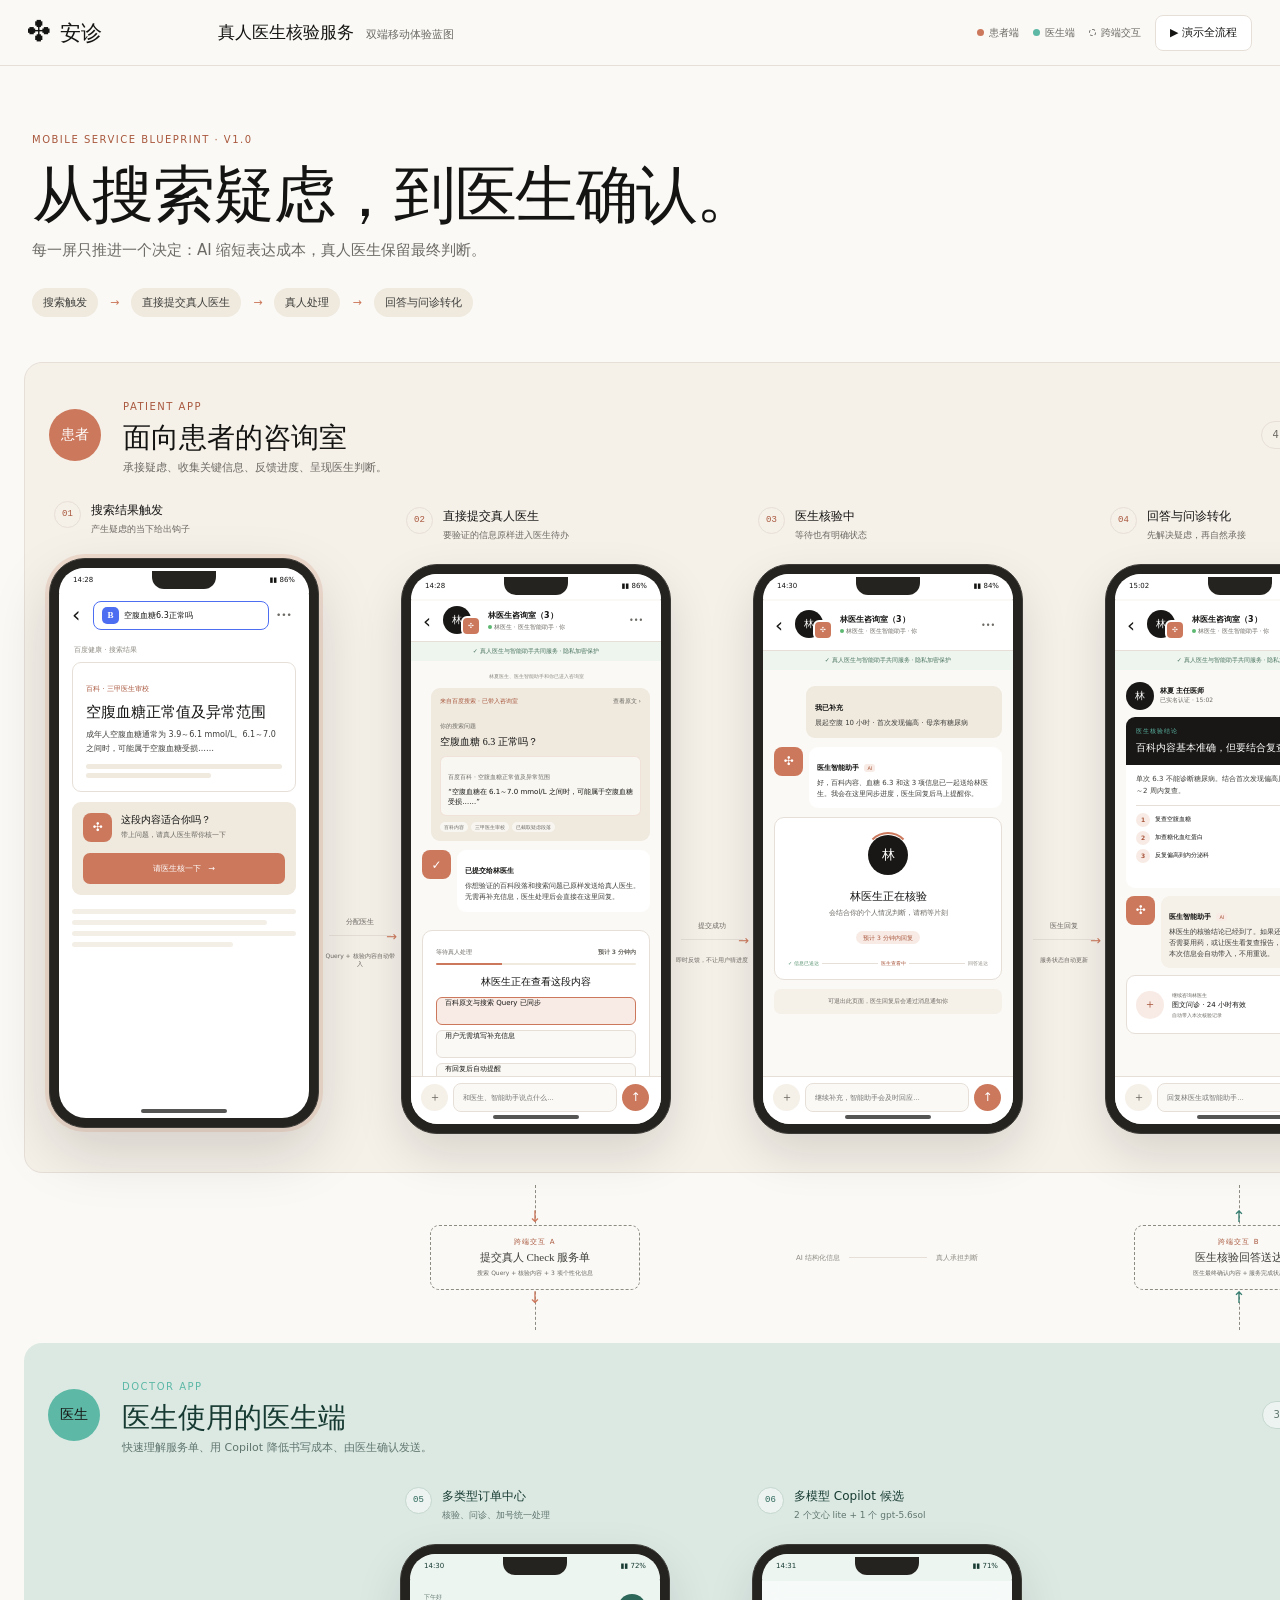
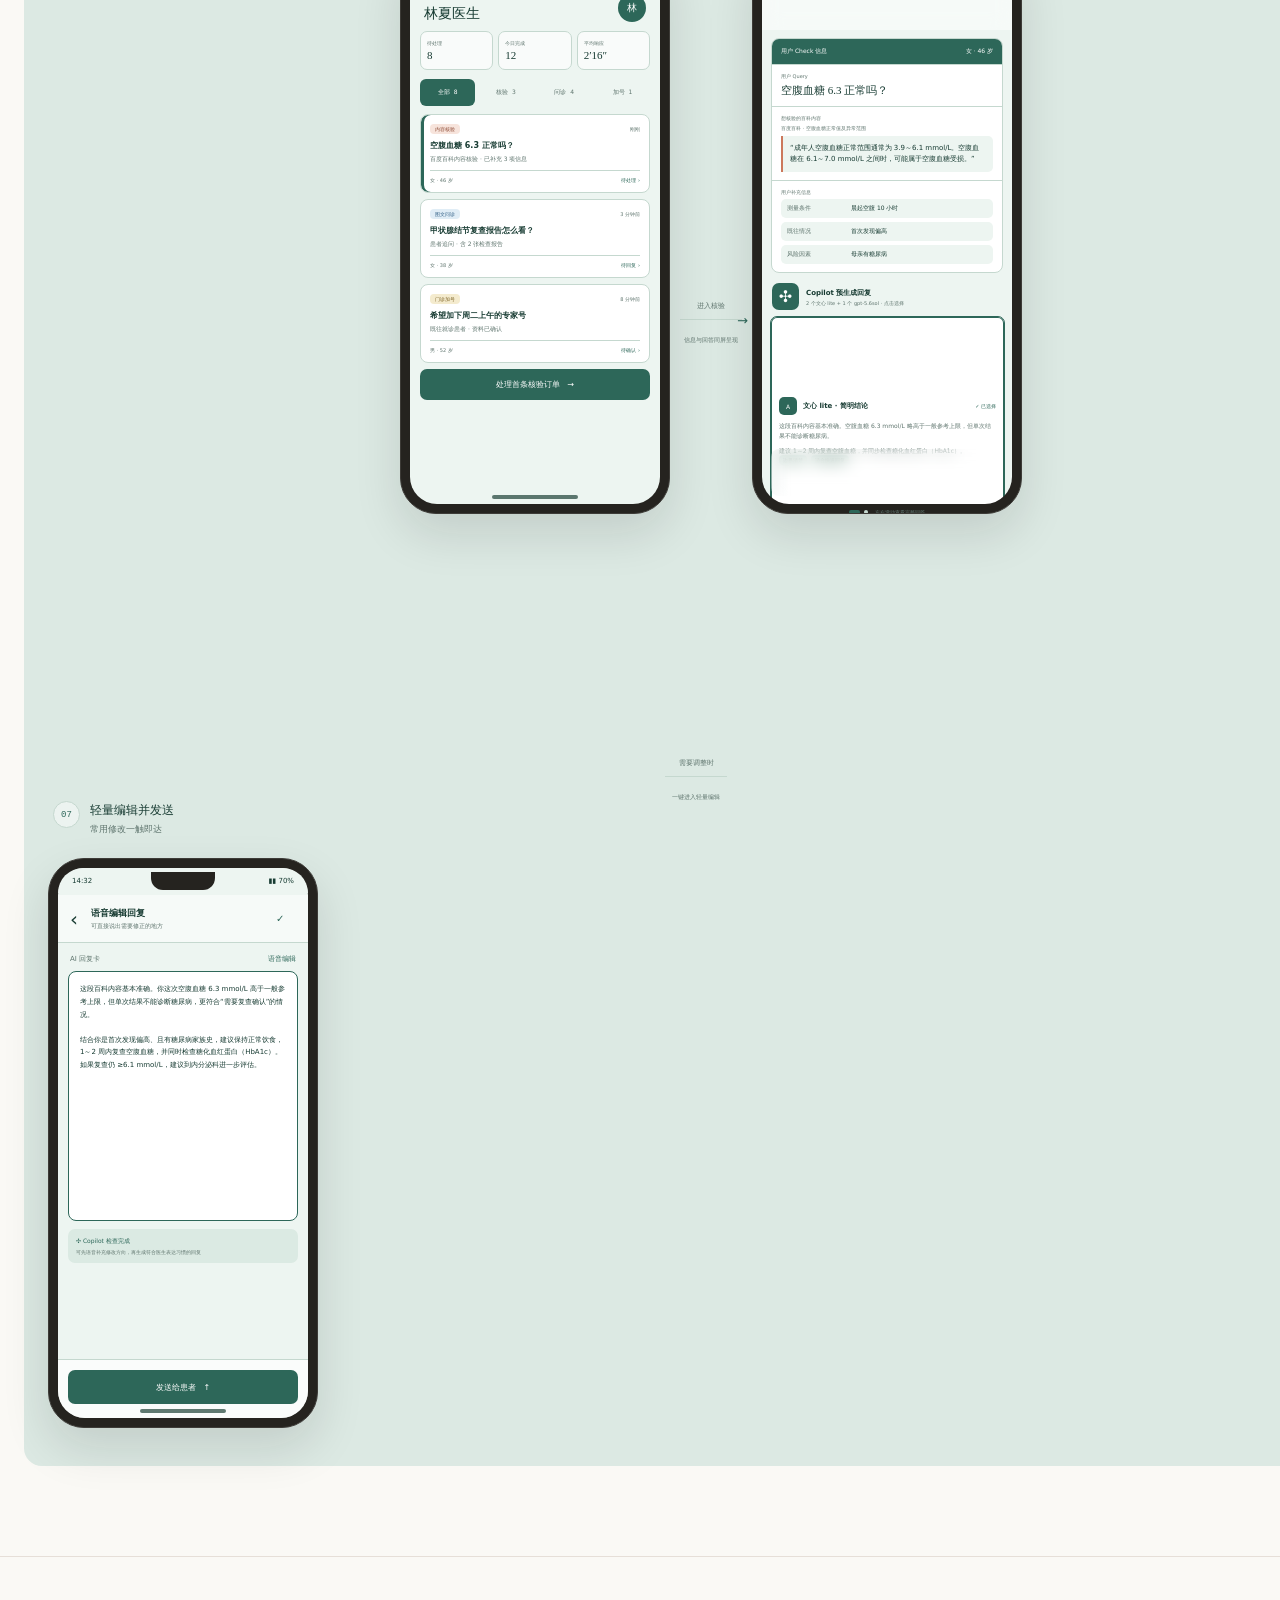
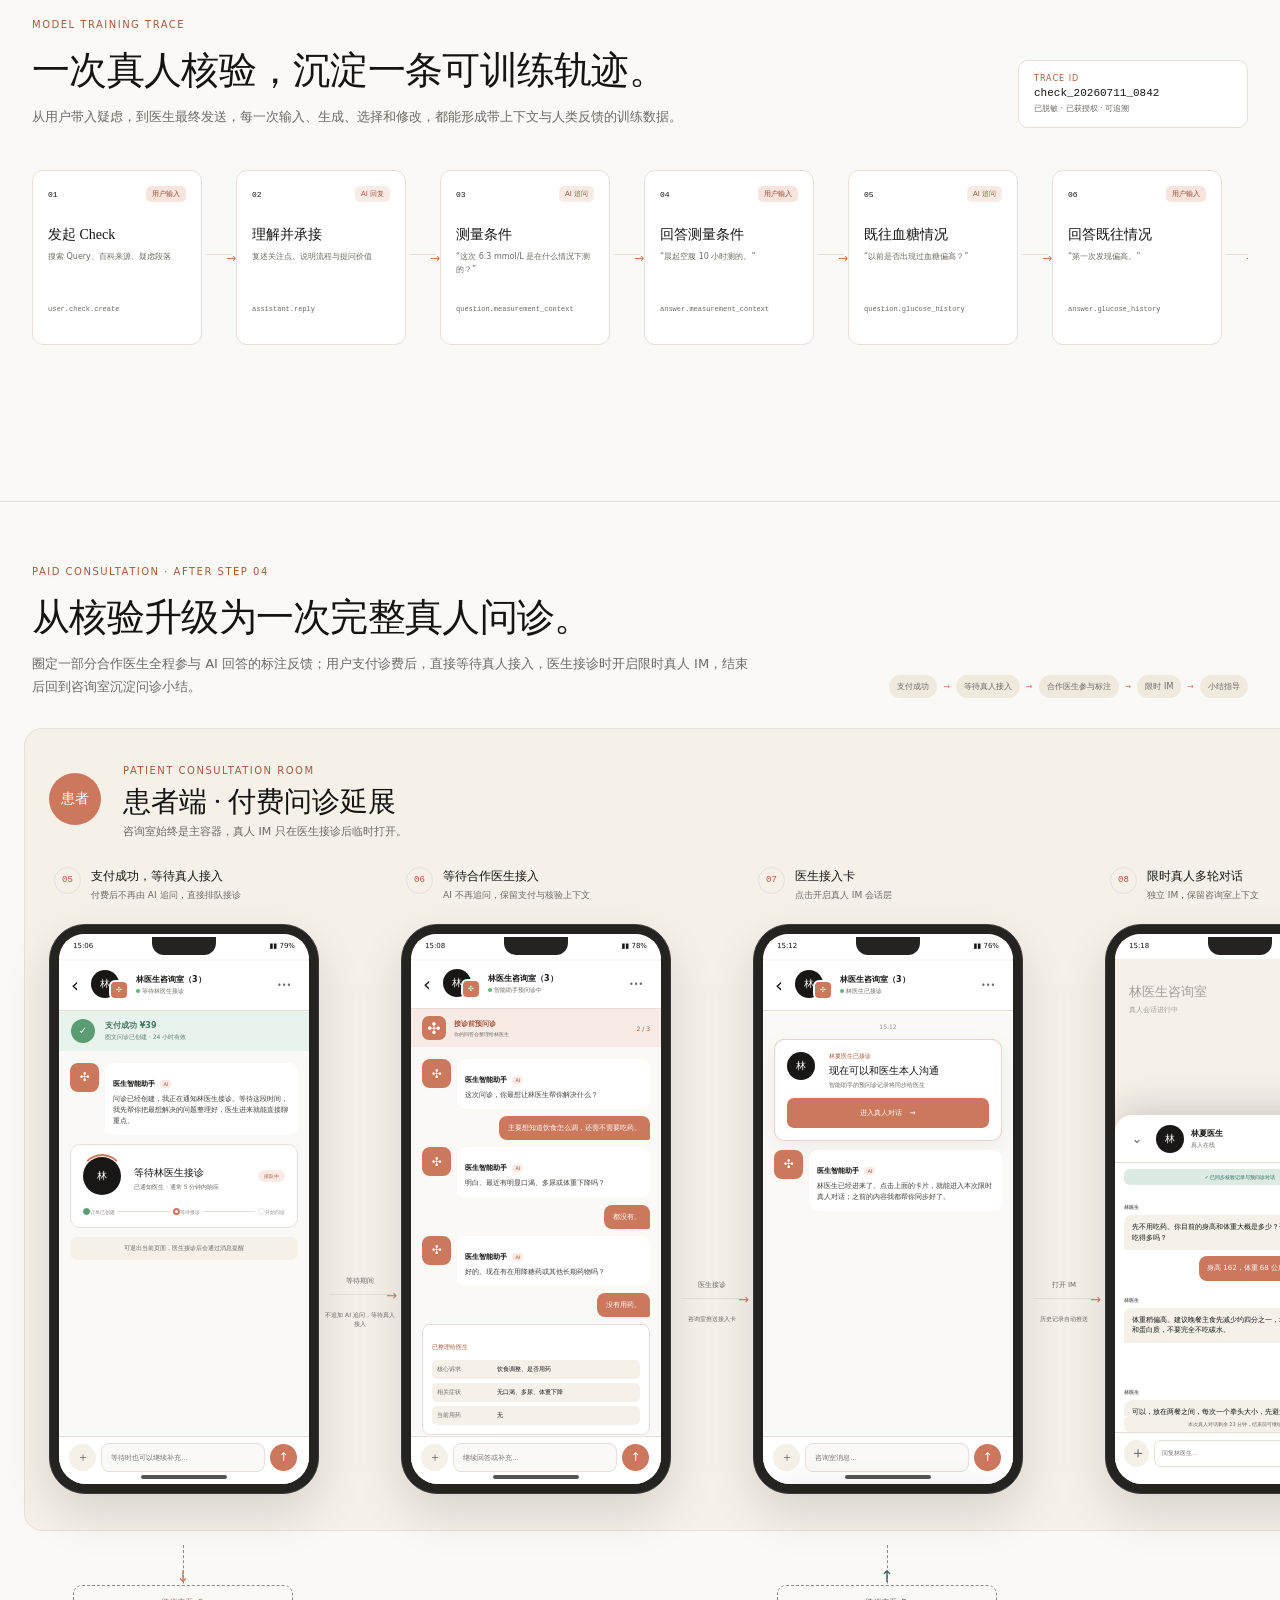
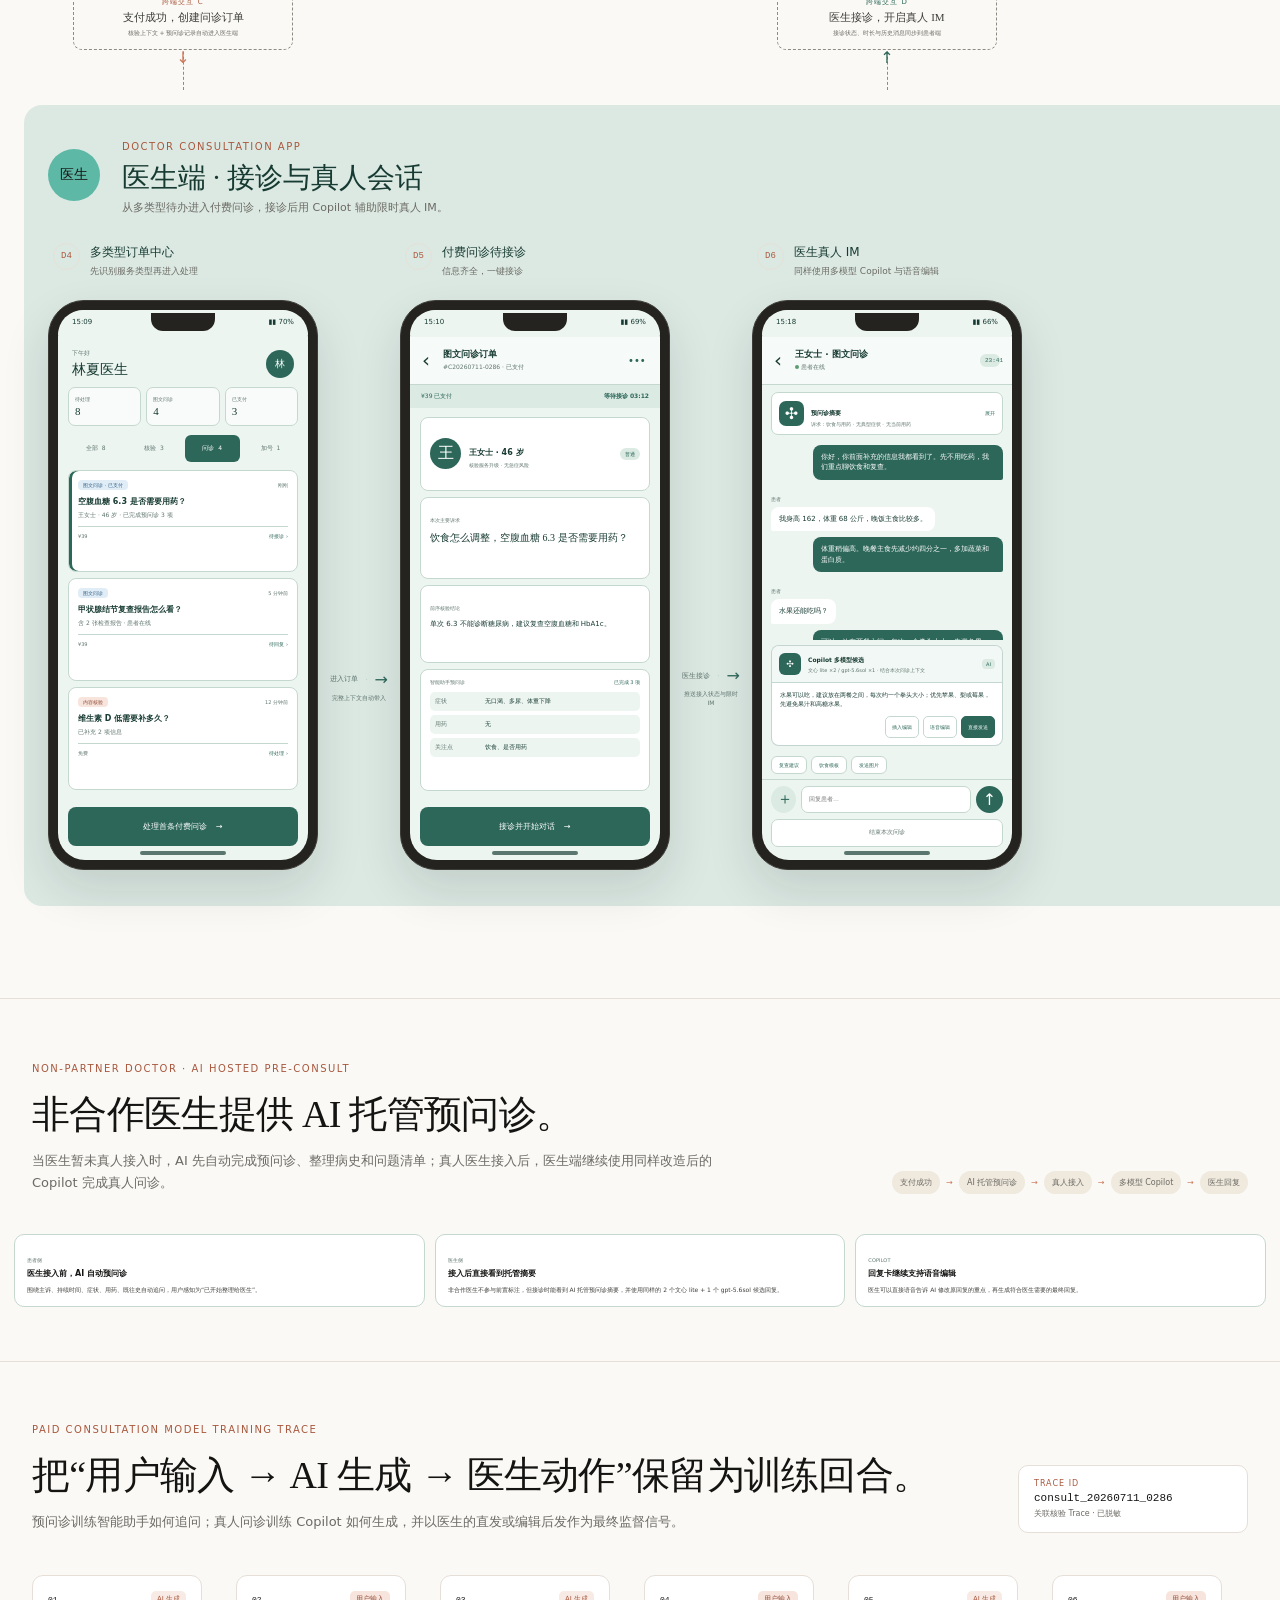
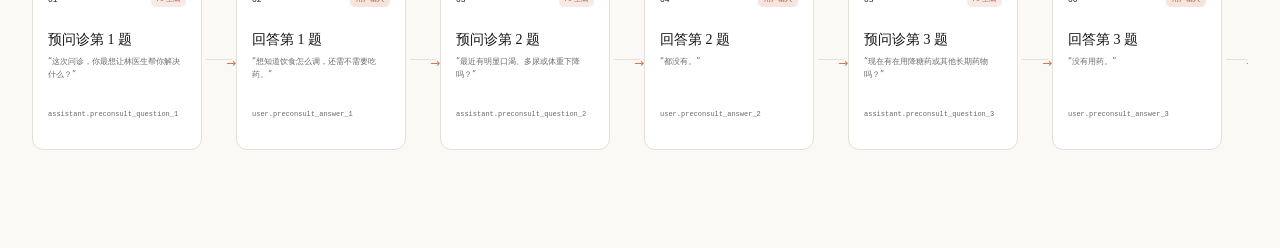
==== commit 37f3eb4c: "Refine blueprint flow from old base" ====
--- a/web/index.html
+++ b/web/index.html
@@ -3,284 +3,653 @@
   <head>
     <meta charset="utf-8" />
     <meta name="viewport" content="width=device-width, initial-scale=1" />
-    <meta name="theme-color" content="#f6f7f4" />
-    <meta name="description" content="安诊真人医生核验、合作医生标注反馈、非合作医生 AI 托管预问诊服务蓝图" />
-    <title>安诊 · 真人医生服务蓝图</title>
+    <meta name="theme-color" content="#faf9f5" />
+    <meta name="description" content="安诊真人医生核验服务双端移动流程设计" />
+    <title>安诊 · 双端移动服务蓝图</title>
     <link rel="stylesheet" href="styles.css" />
   </head>
   <body>
     <header class="topbar">
-      <a class="brand" href="./" aria-label="返回安诊首页"><span>✣</span>安诊</a>
+      <a class="brand" href="#top" aria-label="安诊服务蓝图首页"><span>✣</span>安诊</a>
       <div class="title-block">
-        <strong>真人医生服务蓝图</strong>
-        <span>核验 · 合作医生反馈 · AI 托管预问诊</span>
+        <strong>真人医生核验服务</strong>
+        <span>双端移动体验蓝图</span>
       </div>
-      <div class="legend" aria-label="图例">
-        <span><i class="patient-dot"></i>患者端</span>
-        <span><i class="doctor-dot"></i>医生端</span>
-        <span><i class="ai-dot"></i>AI 编排</span>
+      <div class="top-actions">
+        <div class="legend"><span><i class="patient-dot"></i>患者端</span><span><i class="doctor-dot"></i>医生端</span><span><i class="handoff-dot"></i>跨端交互</span></div>
+        <button class="secondary-button" id="playFlowBtn" type="button">▶ 演示全流程</button>
       </div>
     </header>
 
     <main id="top">
-      <section class="hero-grid" aria-labelledby="pageTitle">
-        <div class="hero-copy">
-          <span class="eyebrow">SERVICE BLUEPRINT · V2.0</span>
-          <h1 id="pageTitle">把真人医生接入拆成三条可运营链路。</h1>
-          <p>第一条只做“内容核验”，用户把要验证的信息直接发给真人；第二条让合作医生全程参与 AI 回答的标注反馈；第三条为非合作医生开启 AI 托管预问诊，等真人接入后再完成问诊。</p>
-          <div class="hero-actions" aria-label="快速跳转">
-            <a href="#route-verify">内容核验</a>
-            <a href="#route-partner">合作医生反馈</a>
-            <a href="#route-delegated">AI 托管预问诊</a>
-          </div>
-        </div>
-        <div class="hero-visual" aria-label="三条服务链路总览">
-          <div class="route-stack">
-            <button class="route-card active" type="button" data-route="verify">
-              <span>01</span>
-              <strong>搜索疑虑 → 医生确认</strong>
-              <small>无 AI 追问，原文直达真人医生</small>
-            </button>
-            <button class="route-card" type="button" data-route="partner">
-              <span>02</span>
-              <strong>付费问诊 → 合作医生标注反馈</strong>
-              <small>医生全程评价 AI 回答质量</small>
-            </button>
-            <button class="route-card" type="button" data-route="delegated">
-              <span>03</span>
-              <strong>非合作医生 → AI 托管预问诊</strong>
-              <small>真人接入前 AI 自动收集病史</small>
-            </button>
-          </div>
-          <aside class="route-detail" id="routeDetail" aria-live="polite">
-            <span>当前链路</span>
-            <h2>内容核验：原文直达真人医生</h2>
-            <p>患者提交搜索 Query 和想验证的文本后，系统直接生成医生待办。医生端看到原始内容、来源、患者补充的最小必要背景，并用多模型 Copilot 快速形成最终回复。</p>
-          </aside>
+      <section class="intro">
+        <span class="eyebrow">MOBILE SERVICE BLUEPRINT · V1.0</span>
+        <h1>从搜索疑虑，到医生确认。</h1>
+        <p>每一屏只推进一个决定：AI 缩短表达成本，真人医生保留最终判断。</p>
+        <div class="flow-summary" aria-label="流程摘要">
+          <span>搜索触发</span><b>→</b><span>直接提交真人医生</span><b>→</b><span>真人处理</span><b>→</b><span>回答与问诊转化</span>
         </div>
       </section>
 
-      <section class="route-section" id="route-verify" aria-labelledby="verifyTitle">
-        <header class="section-head">
-          <span class="section-index">01</span>
-          <div>
-            <span class="eyebrow">DIRECT HUMAN VERIFICATION</span>
-            <h2 id="verifyTitle">从搜索疑虑，到医生确认。</h2>
-            <p>取消“AI 补充信息”步骤。患者把要验证的内容直接交给真人医生，平台只做分诊、排队、上下文打包和质控记录。</p>
-          </div>
-        </header>
-
-        <div class="blueprint-grid two-column">
-          <article class="device-panel patient-panel">
-            <div class="panel-label"><span>患者端</span><strong>提交待核验内容</strong></div>
-            <div class="phone-shell patient-phone">
-              <div class="phone-top"><span>14:22</span><i></i><span>82%</span></div>
-              <div class="phone-screen search-screen">
-                <div class="search-bar">空腹血糖 6.3 正常吗？</div>
-                <div class="result-block">
-                  <small>百度百科 · 摘录</small>
-                  <p>空腹血糖 6.1～7.0 mmol/L 之间，可能属于空腹血糖受损。</p>
+      <div class="blueprint-viewport" id="blueprintViewport">
+        <div class="blueprint-canvas">
+          <section class="lane patient-lane" data-lane="patient">
+            <header class="lane-header">
+              <div class="lane-role patient-role"><span>患者</span></div>
+              <div><span class="eyebrow">PATIENT APP</span><h2>面向患者的咨询室</h2><p>承接疑虑、收集关键信息、反馈进度、呈现医生判断。</p></div>
+              <div class="lane-count">4 个移动界面</div>
+            </header>
+
+            <div class="flow-grid patient-grid">
+              <article class="phone-step active-step" id="step-p1" data-index="1">
+                <div class="step-caption"><span>01</span><div><strong>搜索结果触发</strong><small>产生疑虑的当下给出钩子</small></div></div>
+                <div class="phone-shell patient-phone">
+                  <div class="phone-top"><span>14:28</span><i></i><span>▮▮ 86%</span></div>
+                  <div class="phone-screen search-screen">
+                    <div class="search-nav"><span class="back">‹</span><div><b>B</b><span>空腹血糖6.3正常吗</span></div><em>•••</em></div>
+                    <div class="search-source">百度健康 · 搜索结果</div>
+                    <article class="result-card">
+                      <span class="source-badge">百科 · 三甲医生审校</span>
+                      <h3>空腹血糖正常值及异常范围</h3>
+                      <p>成年人空腹血糖通常为 3.9～6.1 mmol/L。6.1～7.0 之间时，可能属于空腹血糖受损……</p>
+                      <div class="content-fade"><i></i><i></i></div>
+                    </article>
+                    <div class="check-entry">
+                      <div class="mini-ai">✣</div>
+                      <div><strong>这段内容适合你吗？</strong><p>带上问题，请真人医生帮你核一下</p></div>
+                      <button class="coral-button flow-trigger" data-target="step-p2" type="button">请医生核一下 <span>→</span></button>
+                    </div>
+                    <div class="search-skeleton"><i></i><i></i><i></i><i></i></div>
+                  </div>
+                  <div class="home-indicator"></div>
                 </div>
-                <div class="verify-box">
-                  <b>想请医生核验</b>
-                  <p>这段说法对我这次 6.3 的情况是否准确？我需要马上用药吗？</p>
+              </article>
+
+              <div class="connector patient-connector" aria-label="分配医生并带入上下文"><span>分配医生</span><i></i><b>→</b><small>Query + 核验内容自动带入</small></div>
+
+              <article class="phone-step" id="step-p2" data-index="2">
+                <div class="step-caption"><span>02</span><div><strong>直接提交真人医生</strong><small>要验证的信息原样进入医生待办</small></div></div>
+                <div class="phone-shell patient-phone">
+                  <div class="phone-top"><span>14:28</span><i></i><span>▮▮ 86%</span></div>
+                  <div class="phone-screen room-screen">
+                    <header class="room-head group-room-head"><span>‹</span><div class="group-avatars"><div class="doctor-avatar">林</div><div class="assistant-avatar">✣</div></div><div><strong>林医生咨询室（3）</strong><small><i></i> 林医生 · 医生智能助手 · 你</small></div><em>•••</em></header>
+                    <div class="trust-line">✓ 真人医生与智能助手共同服务 · 隐私加密保护</div>
+                    <div class="chat-body">
+                      <div class="group-system">林夏医生、医生智能助手和你已进入咨询室</div>
+                      <div class="query-bubble context-pack">
+                        <div class="context-head"><span>来自百度搜索 · 已带入咨询室</span><b>查看原文 ›</b></div>
+                        <label>你的搜索问题</label><strong>空腹血糖 6.3 正常吗？</strong>
+                        <div class="source-preview"><span>百度百科 · 空腹血糖正常值及异常范围</span><p>“空腹血糖在 6.1～7.0 mmol/L 之间时，可能属于空腹血糖受损……”</p></div>
+                        <div class="context-meta"><span>百科内容</span><span>三甲医生审校</span><span>已截取疑虑段落</span></div>
+                      </div>
+                      <div class="ai-row"><div class="mini-ai">✓</div><span><strong>已提交给林医生</strong><p>你想验证的百科段落和搜索问题已原样发送给真人医生。无需再补充信息，医生处理后会直接在这里回复。</p></span></div>
+                                            <div class="live-dialogue" id="liveDialogue" hidden></div>
+                                            <div class="question-panel waiting-panel">
+                                              <div class="q-progress"><span>等待真人处理</span><b>预计 3 分钟内</b></div>
+                                              <i class="progress-bar"></i>
+                                              <h3>林医生正在查看这段内容</h3>
+                                              <button class="selected" type="button">百科原文与搜索 Query 已同步</button>
+                                              <button type="button">用户无需填写补充信息</button>
+                                              <button type="button">有回复后自动提醒</button>
+                                            </div>
+                                            <button class="primary-action" id="submitCheckBtn" type="button">已提交，等待医生回复</button>
+                      <div class="scroll-hint">上下滑动查看完整对话</div>
+                    </div>
+                    <form class="chat-composer" data-reply="收到，我会把这条信息一起整理给林医生。我们继续补充下面的信息就好。"><button type="button" aria-label="添加内容">＋</button><input autocomplete="off" placeholder="和医生、智能助手说点什么…" /><button class="send-chat" type="submit" aria-label="发送">↑</button></form>
+                  </div>
+                  <div class="home-indicator"></div>
                 </div>
-                <button class="primary-button" type="button">发送给真人医生</button>
-                <div class="status-strip">已进入林医生待办 · 预计 8 分钟内回复</div>
-              </div>
+              </article>
+
+              <div class="connector patient-connector"><span>提交成功</span><i></i><b>→</b><small>即时反馈，不让用户猜进度</small></div>
+
+              <article class="phone-step" id="step-p3" data-index="3">
+                <div class="step-caption"><span>03</span><div><strong>医生核验中</strong><small>等待也有明确状态</small></div></div>
+                <div class="phone-shell patient-phone">
+                  <div class="phone-top"><span>14:30</span><i></i><span>▮▮ 84%</span></div>
+                  <div class="phone-screen room-screen">
+                    <header class="room-head group-room-head"><span>‹</span><div class="group-avatars"><div class="doctor-avatar">林</div><div class="assistant-avatar">✣</div></div><div><strong>林医生咨询室（3）</strong><small><i></i> 林医生 · 医生智能助手 · 你</small></div><em>•••</em></header>
+                    <div class="trust-line">✓ 真人医生与智能助手共同服务 · 隐私加密保护</div>
+                    <div class="chat-body waiting-body">
+                      <div class="my-summary"><strong>我已补充</strong><p>晨起空腹 10 小时 · 首次发现偏高 · 母亲有糖尿病</p></div>
+                      <div class="ai-row"><div class="mini-ai">✣</div><span><strong>医生智能助手 <em>AI</em></strong><p>好，百科内容、血糖 6.3 和这 3 项信息已一起送给林医生。我会在这里同步进度，医生回复后马上提醒你。</p></span></div>
+                      <div class="waiting-panel">
+                        <div class="orbit"><div class="doctor-avatar">林</div><i></i></div>
+                        <strong>林医生正在核验</strong>
+                        <p>会结合你的个人情况判断，请稍等片刻</p>
+                        <span>预计 3 分钟内回复</span>
+                        <div class="waiting-steps"><b class="done">✓ 信息已送达</b><i></i><b class="active">医生查看中</b><i></i><b>回答送达</b></div>
+                      </div>
+                      <div class="soft-tip">可退出此页面，医生回复后会通过消息通知你</div>
+                    </div>
+                    <form class="chat-composer" data-reply="收到，我会把这条补充同步给林医生。核验还在进行，回复后我马上告诉你。"><button type="button" aria-label="添加内容">＋</button><input autocomplete="off" placeholder="继续补充，智能助手会及时回应…" /><button class="send-chat" type="submit" aria-label="发送">↑</button></form>
+                  </div>
+                  <div class="home-indicator"></div>
+                </div>
+              </article>
+
+              <div class="connector patient-connector"><span>医生回复</span><i></i><b>→</b><small>服务状态自动更新</small></div>
+
+              <article class="phone-step" id="step-p4" data-index="4">
+                <div class="step-caption"><span>04</span><div><strong>回答与问诊转化</strong><small>先解决疑虑，再自然承接</small></div></div>
+                <div class="phone-shell patient-phone">
+                  <div class="phone-top"><span>15:02</span><i></i><span>▮▮ 80%</span></div>
+                  <div class="phone-screen room-screen answer-screen">
+                    <header class="room-head group-room-head"><span>‹</span><div class="group-avatars"><div class="doctor-avatar">林</div><div class="assistant-avatar">✣</div></div><div><strong>林医生咨询室（3）</strong><small><i></i> 林医生 · 医生智能助手 · 你</small></div><em>•••</em></header>
+                    <div class="trust-line">✓ 真人医生与智能助手共同服务 · 隐私加密保护</div>
+                    <div class="chat-body">
+                      <div class="doctor-label"><div class="doctor-avatar">林</div><span><strong>林夏 主任医师</strong><small>已实名认证 · 15:02</small></span></div>
+                      <article class="doctor-answer">
+                        <header><span>医生核验结论</span><strong>百科内容基本准确，但要结合复查判断。</strong></header>
+                        <p>单次 6.3 不能诊断糖尿病。结合首次发现偏高且有家族史，建议 1～2 周内复查。</p>
+                        <ul><li><b>1</b>复查空腹血糖</li><li><b>2</b>加查糖化血红蛋白</li><li><b>3</b>反复偏高到内分泌科</li></ul>
+                        <div class="doctor-sign">林夏医生</div>
+                      </article>
+                      <div class="ai-row consult-guide"><div class="mini-ai">✣</div><span><strong>医生智能助手 <em>AI</em></strong><p>林医生的核验结论已经到了。如果还想问饮食怎么调、是否需要用药，或让医生看复查报告，可以继续图文问诊；本次信息会自动带入，不用重说。</p></span></div>
+                      <div class="consult-card"><div class="consult-icon">＋</div><div class="consult-copy"><span>继续咨询林医生</span><strong>图文问诊 · 24 小时有效</strong><p>自动带入本次核验记录</p></div><div class="consult-action"><b>¥39</b><button class="cream-button" type="button">去问诊</button></div></div>
+                    </div>
+                    <form class="chat-composer" data-reply="收到。如果需要林医生继续判断，可以发起图文问诊，本次记录会一并带入。"><button type="button" aria-label="添加内容">＋</button><input autocomplete="off" placeholder="回复林医生或智能助手…" /><button class="send-chat" type="submit" aria-label="发送">↑</button></form>
+                  </div>
+                  <div class="home-indicator"></div>
+                </div>
+              </article>
             </div>
-          </article>
-
-          <article class="device-panel doctor-panel">
-            <div class="panel-label"><span>医生端</span><strong>原文核验 + 多模型 Copilot</strong></div>
-            <div class="desktop-shell">
-              <header class="desk-head"><span>核验待办 #CHK-842</span><button type="button">接单</button></header>
-              <div class="desk-layout">
-                <section class="case-context">
-                  <h3>患者要验证的信息</h3>
-                  <p>百科称 6.1～7.0 mmol/L 为空腹血糖受损。患者本次空腹血糖 6.3，询问是否需要担心或用药。</p>
-                  <dl>
-                    <div><dt>来源</dt><dd>搜索结果摘录</dd></div>
-                    <div><dt>医生任务</dt><dd>判断内容准确性，并给出下一步建议</dd></div>
-                  </dl>
-                </section>
-                <section class="copilot-board" aria-label="AI 预生成回答">
-                  <div class="copilot-head"><span>AI Copilot</span><b>3 个候选</b></div>
-                  <div class="candidate-list">
-                    <button class="candidate-card active" type="button" data-model="wenxin-a">
-                      <header><span>文心 lite · A</span><em>谨慎结论</em></header>
-                      <p>单次 6.3 不能诊断糖尿病，建议 1～2 周复查空腹血糖和 HbA1c。</p>
-                      <small>适合快速核验，但缺少家庭史权重。</small>
-                    </button>
-                    <button class="candidate-card" type="button" data-model="wenxin-b">
-                      <header><span>文心 lite · B</span><em>生活方式</em></header>
-                      <p>先控制饮食和运动，避免立即自行用药，记录连续血糖变化。</p>
-                      <small>更口语化，需要补充复查阈值。</small>
-                    </button>
-                    <button class="candidate-card" type="button" data-model="gpt">
-                      <header><span>gpt-5.6sol</span><em>结构完整</em></header>
-                      <p>区分“空腹血糖受损”和“糖尿病诊断”，说明复查、糖化血红蛋白和就诊条件。</p>
-                      <small>可作为最终回复底稿。</small>
-                    </button>
-                  </div>
-                  <div class="voice-editor">
-                    <button class="voice-button" type="button" data-voice-target="verify">◉ 语音编辑</button>
-                    <p id="voiceNoteVerify">点击后可直接说：把语气放轻一点，补充“不要自行买药”。</p>
-                  </div>
-                </section>
-              </div>
+          </section>
+
+          <section class="handoff-zone" aria-label="患者端与医生端交互">
+            <div class="handoff-line submit-line" id="bridge-submit">
+              <span class="arrow-down">↓</span>
+              <div><i>跨端交互 A</i><strong>提交真人 Check 服务单</strong><small>搜索 Query + 核验内容 + 3 项个性化信息</small></div>
+              <span class="arrow-down">↓</span>
             </div>
-          </article>
+            <div class="handoff-center"><span>AI 结构化信息</span><i></i><span>真人承担判断</span></div>
+            <div class="handoff-line response-line" id="bridge-response">
+              <span class="arrow-up">↑</span>
+              <div><i>跨端交互 B</i><strong>医生核验回答送达</strong><small>医生最终确认内容 + 服务完成状态</small></div>
+              <span class="arrow-up">↑</span>
+            </div>
+          </section>
+
+          <section class="lane doctor-lane" data-lane="doctor">
+            <header class="lane-header">
+              <div class="lane-role doctor-role"><span>医生</span></div>
+              <div><span class="eyebrow">DOCTOR APP</span><h2>医生使用的医生端</h2><p>快速理解服务单、用 Copilot 降低书写成本、由医生确认发送。</p></div>
+              <div class="lane-count">3 个移动界面</div>
+            </header>
+
+            <div class="flow-grid doctor-grid">
+              <div class="doctor-spacer" aria-hidden="true"></div>
+              <div class="connector connector-spacer" aria-hidden="true"></div>
+
+              <article class="phone-step" id="step-d1" data-index="5">
+                <div class="step-caption"><span>05</span><div><strong>多类型订单中心</strong><small>核验、问诊、加号统一处理</small></div></div>
+                <div class="phone-shell doctor-phone">
+                  <div class="phone-top dark-top"><span>14:30</span><i></i><span>▮▮ 72%</span></div>
+                  <div class="phone-screen doctor-mobile order-hub">
+                    <header class="doctor-home-head"><div><span>下午好</span><strong>林夏医生</strong></div><div class="doctor-avatar">林</div></header>
+                    <div class="order-overview"><div><span>待处理</span><strong>8</strong></div><div><span>今日完成</span><strong>12</strong></div><div><span>平均响应</span><strong>2′16″</strong></div></div>
+                    <div class="order-tabs"><button class="active" type="button">全部 <i>8</i></button><button type="button">核验 <i>3</i></button><button type="button">问诊 <i>4</i></button><button type="button">加号 <i>1</i></button></div>
+                    <div class="order-list">
+                      <article class="mobile-order active-order"><header><span class="order-type check-type">内容核验</span><time>刚刚</time></header><strong>空腹血糖 6.3 正常吗？</strong><p>百度百科内容核验 · 已补充 3 项信息</p><footer><span>女 · 46 岁</span><b>待处理 ›</b></footer></article>
+                      <article class="mobile-order"><header><span class="order-type consult-type">图文问诊</span><time>3 分钟前</time></header><strong>甲状腺结节复查报告怎么看？</strong><p>患者追问 · 含 2 张检查报告</p><footer><span>女 · 38 岁</span><b>待回复 ›</b></footer></article>
+                      <article class="mobile-order"><header><span class="order-type plus-type">门诊加号</span><time>8 分钟前</time></header><strong>希望加下周二上午的专家号</strong><p>既往就诊患者 · 资料已确认</p><footer><span>男 · 52 岁</span><b>待确认 ›</b></footer></article>
+                      <button class="teal-button flow-trigger" data-target="step-d2" type="button">处理首条核验订单 <span>→</span></button>
+                    </div>
+                  </div>
+                  <div class="home-indicator dark-indicator"></div>
+                </div>
+              </article>
+
+              <div class="connector doctor-connector"><span>进入核验</span><i></i><b>→</b><small>信息与回答同屏呈现</small></div>
+
+              <article class="phone-step" id="step-d2" data-index="6">
+                <div class="step-caption"><span>06</span><div><strong>多模型 Copilot 候选</strong><small>2 个文心 lite + 1 个 gpt-5.6sol</small></div></div>
+                <div class="phone-shell doctor-phone">
+                  <div class="phone-top dark-top"><span>14:31</span><i></i><span>▮▮ 71%</span></div>
+                  <div class="phone-screen doctor-mobile case-workbench">
+                    <header class="doctor-nav"><span>‹</span><div><strong>内容核验</strong><small>#0842 · 待处理</small></div><em>•••</em></header>
+                    <section class="doctor-info-sheet">
+                      <div class="sheet-head"><span>用户 Check 信息</span><b>女 · 46 岁</b></div>
+                      <div class="info-block"><label>用户 Query</label><h3>空腹血糖 6.3 正常吗？</h3></div>
+                      <div class="info-block"><label>想核验的百科内容</label><small>百度百科 · 空腹血糖正常值及异常范围</small><blockquote>“成年人空腹血糖正常范围通常为 3.9～6.1 mmol/L。空腹血糖在 6.1～7.0 mmol/L 之间时，可能属于空腹血糖受损。”</blockquote></div>
+                      <div class="info-block"><label>用户补充信息</label><dl><div><dt>测量条件</dt><dd>晨起空腹 10 小时</dd></div><div><dt>既往情况</dt><dd>首次发现偏高</dd></div><div><dt>风险因素</dt><dd>母亲有糖尿病</dd></div></dl></div>
+                    </section>
+                    <div class="copilot-inline-head"><div class="copilot-icon">✣</div><span><strong>Copilot 预生成回复</strong><small>2 个文心 lite + 1 个 gpt-5.6sol · 点击选择</small></span></div>
+                                        <div class="full-draft-carousel">
+                                          <button class="full-draft compact-draft selected" type="button" data-reply="这段百科内容基本准确。你这次空腹血糖 6.3 mmol/L 略高于一般参考上限，但单次结果不能诊断糖尿病，更适合理解为需要复查确认。\n\n建议保持正常饮食，1～2 周内复查空腹血糖，并同步检查糖化血红蛋白（HbA1c）。如果复查仍 ≥6.1 mmol/L，再到内分泌科进一步评估。">
+                                            <header><span><i>A</i><strong>文心 lite · 简明结论</strong></span><b>✓ 已选择</b></header>
+                                            <p>这段百科内容基本准确。空腹血糖 6.3 mmol/L 略高于一般参考上限，但单次结果不能诊断糖尿病。</p>
+                                            <p>建议 1～2 周内复查空腹血糖，并同步检查糖化血红蛋白（HbA1c）。</p>
+                                            <footer><span>边界清楚</span><span>适合快速回复</span><button class="voice-edit" type="button">语音编辑</button></footer>
+                                          </button>
+                                          <button class="full-draft compact-draft" type="button" data-reply="先不用太紧张。这段百科对正常范围和空腹血糖受损的描述基本没问题，但你这次 6.3 mmol/L 只能说明结果偏高，需要结合采血条件和复查结果判断。\n\n如果近期熬夜、感染、压力大或饮食变化明显，也可能影响一次结果。建议按正常饮食生活 1～2 周后复查空腹血糖和 HbA1c。">
+                                            <header><span><i>B</i><strong>文心 lite · 安抚解释</strong></span><b>可选</b></header>
+                                            <p>先不用太紧张。百科对范围的描述基本没问题，但这次 6.3 只能说明偏高，需要复查确认。</p>
+                                            <p>近期熬夜、感染、压力或饮食变化也可能影响结果。</p>
+                                            <footer><span>语气温和</span><span>解释更充分</span><button class="voice-edit" type="button">语音编辑</button></footer>
+                                          </button>
+                                          <button class="full-draft compact-draft" type="button" data-reply="从你提供的信息看，6.3 mmol/L 落在空腹血糖受损区间附近，百科原文可以作为参考，但不能替代诊断。更稳妥的处理是复核检测条件、重复检测，并结合 HbA1c 判断近 2～3 个月血糖水平。\n\n如果复查仍偏高，或伴有口渴、多尿、体重下降等症状，应尽快到内分泌科就诊。">
+                                            <header><span><i>C</i><strong>gpt-5.6sol · 结构化建议</strong></span><b>可选</b></header>
+                                            <p>6.3 mmol/L 落在空腹血糖受损区间附近。百科可作参考，但不能替代诊断。</p>
+                                            <p>建议复核检测条件、重复检测，并结合 HbA1c 判断近 2～3 个月血糖水平。</p>
+                                            <footer><span>结构完整</span><span>风险提示清楚</span><button class="voice-edit" type="button">语音编辑</button></footer>
+                                          </button>
+                                        </div>
+                        <p>你看到的百科表述总体没有问题，但“可能属于空腹血糖受损”并不等于已经患糖尿病。空腹血糖 6.3 mmol/L 属于偏高，需要结合检测条件和复查结果判断。</p>
+                        <p>这次是在规范空腹状态下检测，加上母亲有糖尿病，建议 1～2 周后复查空腹血糖和糖化血红蛋白。目前不用过度焦虑，也不建议自行用药。</p>
+                      </button>
+                    </div>
+                    <div class="carousel-guide"><i class="active"></i><i></i><span>左右滑动查看完整回答</span></div>
+                    <div class="quick-send-bar"><span><small>已选回答 A</small><strong>可直接发送或编辑</strong></span><button class="ghost-clinic flow-trigger" data-target="step-d3" type="button">编辑</button><button class="teal-button flow-trigger" data-target="bridge-response" type="button">直接发送</button></div>
+                  </div>
+                  <div class="home-indicator dark-indicator"></div>
+                </div>
+              </article>
+
+              <div class="connector doctor-connector"><span>需要调整时</span><i></i><b>→</b><small>一键进入轻量编辑</small></div>
+
+              <article class="phone-step" id="step-d3" data-index="7">
+                <div class="step-caption"><span>07</span><div><strong>轻量编辑并发送</strong><small>常用修改一触即达</small></div></div>
+                <div class="phone-shell doctor-phone">
+                  <div class="phone-top dark-top"><span>14:32</span><i></i><span>▮▮ 70%</span></div>
+                  <div class="phone-screen doctor-mobile editor-mobile">
+                    <header class="doctor-nav"><span>‹</span><div><strong>语音编辑回复</strong><small>可直接说出需要修正的地方</small></div><em>✓</em></header>
+                    <div class="edit-label"><span>AI 回复卡</span><button type="button" id="editReplyBtn">语音编辑</button></div>
+                    <textarea id="doctorReplyText">这段百科内容基本准确。你这次空腹血糖 6.3 mmol/L 高于一般参考上限，但单次结果不能诊断糖尿病，更符合“需要复查确认”的情况。
+
+结合你是首次发现偏高、且有糖尿病家族史，建议保持正常饮食，1～2 周内复查空腹血糖，并同时检查糖化血红蛋白（HbA1c）。如果复查仍 ≥6.1 mmol/L，建议到内分泌科进一步评估。</textarea>
+                    <div class="smart-check"><span>✣ Copilot 检查完成</span><b>可先语音补充修改方向，再生成符合医生表达习惯的回复</b></div>
+                    <div class="send-confirm simple-send"><button class="teal-button flow-trigger" data-target="bridge-response" id="sendReplyBtn" type="button">发送给患者 <span>↑</span></button></div>
+                  </div>
+                  <div class="home-indicator dark-indicator"></div>
+                </div>
+              </article>
+            </div>
+          </section>
         </div>
-      </section>
-
-      <section class="route-section" id="route-partner" aria-labelledby="partnerTitle">
-        <header class="section-head">
-          <span class="section-index">02</span>
-          <div>
-            <span class="eyebrow">PARTNER DOCTOR FEEDBACK</span>
-            <h2 id="partnerTitle">从核验升级为一次完整真人问诊。</h2>
-            <p>新的重点不是 AI 预问诊，而是圈定一批合作医生，全程参与 AI 回答的标注反馈。用户支付诊费后直接等待真人接入，医生接入后边问诊边评价 AI 候选回复。</p>
-          </div>
-        </header>
-
-        <div class="flow-lane" aria-label="合作医生问诊链路">
-          <article class="flow-step patient-step">
-            <span>患者</span>
-            <h3>支付诊费</h3>
-            <p>确认核验后希望继续咨询，直接进入真人问诊排队。</p>
-          </article>
-          <div class="flow-arrow">→</div>
-          <article class="flow-step system-step">
-            <span>平台</span>
-            <h3>匹配合作医生</h3>
-            <p>优先分配愿意参与 AI 反馈标注的医生池。</p>
-          </article>
-          <div class="flow-arrow">→</div>
-          <article class="flow-step doctor-step">
-            <span>医生</span>
-            <h3>真人接入</h3>
-            <p>医生看到 AI 候选回答，选择、修订、标注质量。</p>
-          </article>
-        </div>
-
-        <div class="blueprint-grid partner-grid">
-          <article class="device-panel patient-panel">
-            <div class="panel-label"><span>患者端</span><strong>付费后等待真人接入</strong></div>
-            <div class="phone-shell patient-phone">
-              <div class="phone-top"><span>15:06</span><i></i><span>79%</span></div>
-              <div class="phone-screen waiting-screen">
-                <div class="paid-card"><span>已支付 ¥39</span><strong>等待林医生接入</strong><p>预计 3 分钟内开始真人问诊。</p></div>
-                <div class="queue-line"><i></i><span>系统已同步核验记录和支付状态</span></div>
-                <div class="queue-line active"><i></i><span>合作医生将对 AI 建议做标注反馈</span></div>
-              </div>
-            </div>
-          </article>
-
-          <article class="device-panel doctor-panel wide-panel">
-            <div class="panel-label"><span>合作医生端</span><strong>边问诊边标注 AI 回答</strong></div>
-            <div class="desktop-shell annotation-shell">
-              <header class="desk-head"><span>真人问诊 · 合作医生标注模式</span><button type="button">开始接诊</button></header>
-              <div class="annotation-layout">
-                <section class="chat-thread">
-                  <div class="bubble patient-bubble">医生，我这个血糖是不是已经要吃药？</div>
-                  <div class="bubble doctor-bubble">先不要自行用药。我看下你这次检查条件和既往风险。</div>
-                  <div class="bubble patient-bubble">母亲有糖尿病，我最近没有明显症状。</div>
-                </section>
-                <section class="copilot-board compact-board" aria-label="合作医生 Copilot">
-                  <div class="copilot-head"><span>AI 候选回复</span><b>医生反馈可训练</b></div>
-                  <div class="candidate-row">
-                    <button class="candidate-card active" type="button" data-model="partner-wenxin-a"><header><span>文心 lite · A</span><em>偏保守</em></header><p>建议复查空腹血糖和 HbA1c，结合家族史评估。</p></button>
-                    <button class="candidate-card" type="button" data-model="partner-wenxin-b"><header><span>文心 lite · B</span><em>偏安抚</em></header><p>目前不必过度焦虑，先记录饮食和运动情况。</p></button>
-                    <button class="candidate-card" type="button" data-model="partner-gpt"><header><span>gpt-5.6sol</span><em>可发送</em></header><p>给出诊断边界、复查计划、就诊阈值和生活方式建议。</p></button>
-                  </div>
-                  <div class="feedback-row">
-                    <button type="button">✓ 医学准确</button>
-                    <button type="button">△ 需补充风险</button>
-                    <button type="button">× 语气不合适</button>
-                    <button class="voice-button" type="button" data-voice-target="partner">◉ 语音编辑</button>
-                  </div>
-                  <p class="voice-note" id="voiceNotePartner">语音指令示例：保留复查建议，删掉“低风险”，强调家族史需要内分泌科评估。</p>
-                </section>
-              </div>
-            </div>
-          </article>
-        </div>
-      </section>
-
-      <section class="route-section" id="route-delegated" aria-labelledby="delegatedTitle">
-        <header class="section-head">
-          <span class="section-index">03</span>
-          <div>
-            <span class="eyebrow">AI-DELEGATED PRE-CONSULT</span>
-            <h2 id="delegatedTitle">非合作医生提供 AI 托管功能。</h2>
-            <p>当医生不是合作标注医生、或暂时无法立即接入时，AI 在医生真人接入前自动完成预问诊。真人接入后，医生端继续使用同一套多模型 Copilot 和语音编辑能力完成问诊。</p>
-          </div>
-        </header>
-
-        <div class="delegated-grid">
-          <article class="device-panel patient-panel">
-            <div class="panel-label"><span>患者端</span><strong>AI 自动预问诊</strong></div>
-            <div class="phone-shell patient-phone">
-              <div class="phone-top"><span>16:18</span><i></i><span>73%</span></div>
-              <div class="phone-screen delegated-screen">
-                <div class="assistant-message"><b>安诊助手</b><p>医生正在接入前，我先帮你整理几个必要信息。</p></div>
-                <div class="question-chip">这次血糖是空腹 8 小时以上测的吗？</div>
-                <div class="answer-chip">是，早上空腹测的。</div>
-                <div class="summary-box"><span>预问诊摘要</span><p>主诉、检测条件、家族史、症状、用药情况已整理。</p></div>
-              </div>
-            </div>
-          </article>
-
-          <article class="device-panel system-panel">
-            <div class="panel-label"><span>平台编排</span><strong>托管边界与交接</strong></div>
-            <div class="orchestration-board">
-              <div class="guardrail"><span>托管范围</span><p>只做病史收集、风险提示和资料整理，不给最终诊断。</p></div>
-              <div class="guardrail"><span>医生接入条件</span><p>医生上线、患者完成关键问题、出现红旗症状任一触发。</p></div>
-              <div class="guardrail"><span>交接包</span><p>摘要、原始对话、未确认风险点、AI 推荐追问。</p></div>
-            </div>
-          </article>
-
-          <article class="device-panel doctor-panel">
-            <div class="panel-label"><span>非合作医生端</span><strong>接入后继续 Copilot</strong></div>
-            <div class="desktop-shell delegated-doctor-shell">
-              <header class="desk-head"><span>AI 已完成预问诊</span><button type="button">真人接入</button></header>
-              <div class="handoff-summary">
-                <div><span>摘要</span><p>空腹血糖 6.3，家族史阳性，无明显三多一少症状，无用药。</p></div>
-                <div><span>待确认</span><p>近期体重变化、复查时间、是否有妊娠或其他代谢风险。</p></div>
-              </div>
-              <section class="copilot-board compact-board" aria-label="非合作医生 Copilot">
-                <div class="copilot-head"><span>接入后候选回复</span><b>同一套 Copilot</b></div>
-                <div class="candidate-row">
-                  <button class="candidate-card active" type="button" data-model="delegated-wenxin-a"><header><span>文心 lite · A</span><em>追问优先</em></header><p>先确认体重变化和复查记录，再给出复查建议。</p></button>
-                  <button class="candidate-card" type="button" data-model="delegated-wenxin-b"><header><span>文心 lite · B</span><em>摘要复述</em></header><p>复述 AI 已收集信息，降低医生重新询问成本。</p></button>
-                  <button class="candidate-card" type="button" data-model="delegated-gpt"><header><span>gpt-5.6sol</span><em>综合建议</em></header><p>基于预问诊摘要生成完整医生回复，等待医生确认。</p></button>
-                </div>
-                <div class="voice-editor inline-editor">
-                  <button class="voice-button" type="button" data-voice-target="delegated">◉ 语音编辑</button>
-                  <p id="voiceNoteDelegated">语音指令示例：把回复改成先追问体重变化，再解释 HbA1c 检查意义。</p>
-                </div>
-              </section>
-            </div>
-          </article>
-        </div>
-      </section>
+      </div>
 
       <section class="trace-section" aria-labelledby="traceTitle">
         <header class="trace-header">
           <div>
-            <span class="eyebrow">TRAINING DATA LOOP</span>
-            <h2 id="traceTitle">医生的选择、语音编辑和标注，形成可训练闭环。</h2>
-            <p>每条链路都记录模型候选、医生采纳、拒绝原因、语音编辑文本和最终发送内容，用于后续优化问诊 Copilot。</p>
+            <span class="eyebrow">MODEL TRAINING TRACE</span>
+            <h2 id="traceTitle">一次真人核验，沉淀一条可训练轨迹。</h2>
+            <p>从用户带入疑虑，到医生最终发送，每一次输入、生成、选择和修改，都能形成带上下文与人类反馈的训练数据。</p>
           </div>
+          <div class="trace-id"><span>TRACE ID</span><strong>check_20260711_0842</strong><small>已脱敏 · 已获授权 · 可追溯</small></div>
         </header>
-        <div class="trace-grid">
-          <article><span>01</span><strong>模型候选</strong><p>文心 lite A/B 与 gpt-5.6sol 同屏生成。</p></article>
-          <article><span>02</span><strong>医生反馈</strong><p>选择、编辑、标注准确性、完整性和语气。</p></article>
-          <article><span>03</span><strong>语音编辑</strong><p>医生直接说明修改点，AI 生成更贴合医生风格的回复。</p></article>
-          <article><span>04</span><strong>最终回复</strong><p>只在医生确认后发送，沉淀可追溯训练样本。</p></article>
+
+        <div class="trace-flow" aria-label="训练数据事件链">
+          <article class="trace-event user-event">
+            <header><span>01</span><b>用户输入</b></header>
+            <strong>发起 Check</strong>
+            <p>搜索 Query、百科来源、疑虑段落</p>
+            <code>user.check.create</code>
+          </article>
+          <div class="trace-arrow"><i></i><span>→</span></div>
+          <article class="trace-event assistant-event">
+            <header><span>02</span><b>AI 回复</b></header>
+            <strong>理解并承接</strong>
+            <p>复述关注点、说明流程与提问价值</p>
+            <code>assistant.reply</code>
+          </article>
+          <div class="trace-arrow"><i></i><span>→</span></div>
+          <article class="trace-event question-event">
+            <header><span>03</span><b>AI 追问</b></header>
+            <strong>测量条件</strong>
+            <p>“这次 6.3 mmol/L 是在什么情况下测的？”</p>
+            <code>question.measurement_context</code>
+          </article>
+          <div class="trace-arrow"><i></i><span>→</span></div>
+          <article class="trace-event user-event">
+            <header><span>04</span><b>用户输入</b></header>
+            <strong>回答测量条件</strong>
+            <p>“晨起空腹 10 小时测的。”</p>
+            <code>answer.measurement_context</code>
+          </article>
+          <div class="trace-arrow"><i></i><span>→</span></div>
+          <article class="trace-event question-event">
+            <header><span>05</span><b>AI 追问</b></header>
+            <strong>既往血糖情况</strong>
+            <p>“以前是否出现过血糖偏高？”</p>
+            <code>question.glucose_history</code>
+          </article>
+          <div class="trace-arrow"><i></i><span>→</span></div>
+          <article class="trace-event user-event">
+            <header><span>06</span><b>用户输入</b></header>
+            <strong>回答既往情况</strong>
+            <p>“第一次发现偏高。”</p>
+            <code>answer.glucose_history</code>
+          </article>
+          <div class="trace-arrow"><i></i><span>→</span></div>
+          <article class="trace-event question-event">
+            <header><span>07</span><b>AI 追问</b></header>
+            <strong>高风险因素</strong>
+            <p>“你是否有糖尿病家族史等高风险因素？”</p>
+            <code>question.risk_factors</code>
+          </article>
+          <div class="trace-arrow"><i></i><span>→</span></div>
+          <article class="trace-event user-event">
+            <header><span>08</span><b>用户输入</b></header>
+            <strong>回答风险因素</strong>
+            <p>“母亲有糖尿病。”</p>
+            <code>answer.risk_factors</code>
+          </article>
+          <div class="trace-arrow"><i></i><span>→</span></div>
+          <article class="trace-event copilot-event">
+            <header><span>09</span><b>Copilot 生成</b></header>
+            <strong>候选回答 A / B</strong>
+            <p>完整上下文、模型版本与生成参数</p>
+            <code>copilot.candidates</code>
+          </article>
+          <div class="trace-arrow"><i></i><span>→</span></div>
+          <article class="trace-event doctor-event">
+            <header><span>10</span><b>医生动作</b></header>
+            <strong>直发 / 编辑后发</strong>
+            <p>选择结果、修改差异与最终回答</p>
+            <code>doctor.finalize</code>
+          </article>
         </div>
       </section>
+
+      <section class="consultation-extension" aria-labelledby="consultationTitle">
+        <header class="extension-header">
+          <div>
+            <span class="eyebrow">PAID CONSULTATION · AFTER STEP 04</span>
+            <h2 id="consultationTitle">从核验升级为一次完整真人问诊。</h2>
+            <p>圈定一部分合作医生全程参与 AI 回答的标注反馈；用户支付诊费后，直接等待真人接入，医生接诊时开启限时真人 IM，结束后回到咨询室沉淀问诊小结。</p>
+          </div>
+          <div class="extension-path"><span>支付成功</span><b>→</b><span>等待真人接入</span><b>→</b><span>合作医生参与标注</span><b>→</b><span>限时 IM</span><b>→</b><span>小结指导</span></div>
+        </header>
+
+        <div class="extension-viewport" id="extensionViewport">
+          <div class="extension-canvas">
+            <section class="extension-lane extension-patient-lane">
+              <header class="lane-header compact-lane-header">
+                <div class="lane-role patient-role"><span>患者</span></div>
+                <div><span class="eyebrow">PATIENT CONSULTATION ROOM</span><h2>患者端 · 付费问诊延展</h2><p>咨询室始终是主容器，真人 IM 只在医生接诊后临时打开。</p></div>
+                <div class="lane-count">5 个移动界面</div>
+              </header>
+
+              <div class="extension-grid patient-extension-grid">
+                <article class="phone-step" id="step-p5">
+                  <div class="step-caption"><span>05</span><div><strong>支付成功，等待真人接入</strong><small>付费后不再由 AI 追问，直接排队接诊</small></div></div>
+                  <div class="phone-shell patient-phone">
+                    <div class="phone-top"><span>15:06</span><i></i><span>▮▮ 79%</span></div>
+                    <div class="phone-screen room-screen">
+                      <header class="room-head group-room-head"><span>‹</span><div class="group-avatars"><div class="doctor-avatar">林</div><div class="assistant-avatar">✣</div></div><div><strong>林医生咨询室（3）</strong><small><i></i> 等待林医生接诊</small></div><em>•••</em></header>
+                      <div class="payment-success-tip"><span>✓</span><div><strong>支付成功 ¥39</strong><small>图文问诊已创建 · 24 小时有效</small></div></div>
+                      <div class="chat-body">
+                        <div class="ai-row"><div class="mini-ai">✣</div><span><strong>医生智能助手 <em>AI</em></strong><p>问诊已经创建，我正在通知林医生接诊。等待这段时间，我先帮你把最想解决的问题整理好，医生进来就能直接聊重点。</p></span></div>
+                        <div class="accept-wait-card">
+                          <div class="wait-doctor"><div class="doctor-avatar">林</div><i></i></div>
+                          <div><strong>等待林医生接诊</strong><p>已通知医生 · 通常 5 分钟内响应</p></div>
+                          <span>排队中</span>
+                          <footer><i class="done"></i><b>订单已创建</b><em></em><i class="active"></i><b>等待接诊</b><em></em><i></i><b>开始问诊</b></footer>
+                        </div>
+                        <div class="wait-note">可退出当前页面，医生接诊后会通过消息提醒</div>
+                      </div>
+                      <form class="chat-composer" data-reply="收到，我会把这条信息放进预问诊摘要，林医生接诊后可以直接看到。"><button type="button">＋</button><input placeholder="等待时也可以继续补充…" /><button class="send-chat" type="submit">↑</button></form>
+                    </div>
+                    <div class="home-indicator"></div>
+                  </div>
+                </article>
+
+                <div class="connector patient-connector"><span>等待期间</span><i></i><b>→</b><small>不追加 AI 追问，等待真人接入</small></div>
+
+                <article class="phone-step" id="step-p6">
+                  <div class="step-caption"><span>06</span><div><strong>等待合作医生接入</strong><small>AI 不再追问，保留支付与核验上下文</small></div></div>
+                  <div class="phone-shell patient-phone">
+                    <div class="phone-top"><span>15:08</span><i></i><span>▮▮ 78%</span></div>
+                    <div class="phone-screen room-screen">
+                      <header class="room-head group-room-head"><span>‹</span><div class="group-avatars"><div class="doctor-avatar">林</div><div class="assistant-avatar">✣</div></div><div><strong>林医生咨询室（3）</strong><small><i></i> 智能助手预问诊中</small></div><em>•••</em></header>
+                      <div class="preconsult-banner"><span>✣</span><div><strong>接诊前预问诊</strong><small>你的回答会整理给林医生</small></div><b>2 / 3</b></div>
+                      <div class="chat-body preconsult-chat">
+                        <div class="ai-row"><div class="mini-ai">✣</div><span><strong>医生智能助手 <em>AI</em></strong><p>这次问诊，你最想让林医生帮你解决什么？</p></span></div>
+                        <div class="patient-chat-bubble">主要想知道饮食怎么调，还需不需要吃药。</div>
+                        <div class="ai-row"><div class="mini-ai">✣</div><span><strong>医生智能助手 <em>AI</em></strong><p>明白。最近有明显口渴、多尿或体重下降吗？</p></span></div>
+                        <div class="patient-chat-bubble">都没有。</div>
+                        <div class="ai-row"><div class="mini-ai">✣</div><span><strong>医生智能助手 <em>AI</em></strong><p>好的。现在有在用降糖药或其他长期药物吗？</p></span></div>
+                        <div class="patient-chat-bubble">没有用药。</div>
+                        <div class="preconsult-summary"><span>已整理给医生</span><dl><div><dt>核心诉求</dt><dd>饮食调整、是否用药</dd></div><div><dt>相关症状</dt><dd>无口渴、多尿、体重下降</dd></div><div><dt>当前用药</dt><dd>无</dd></div></dl></div>
+                      </div>
+                      <form class="chat-composer" data-reply="好的，这条也已补充到预问诊摘要里。"><button type="button">＋</button><input placeholder="继续回答或补充…" /><button class="send-chat" type="submit">↑</button></form>
+                    </div>
+                    <div class="home-indicator"></div>
+                  </div>
+                </article>
+
+                <div class="connector patient-connector"><span>医生接诊</span><i></i><b>→</b><small>咨询室推送接入卡</small></div>
+
+                <article class="phone-step" id="step-p7">
+                  <div class="step-caption"><span>07</span><div><strong>医生接入卡</strong><small>点击开启真人 IM 会话层</small></div></div>
+                  <div class="phone-shell patient-phone">
+                    <div class="phone-top"><span>15:12</span><i></i><span>▮▮ 76%</span></div>
+                    <div class="phone-screen room-screen doctor-entry-screen">
+                      <header class="room-head group-room-head"><span>‹</span><div class="group-avatars"><div class="doctor-avatar">林</div><div class="assistant-avatar">✣</div></div><div><strong>林医生咨询室（3）</strong><small><i></i> 林医生已接诊</small></div><em>•••</em></header>
+                      <div class="chat-body">
+                        <div class="system-time">15:12</div>
+                        <div class="doctor-joined-card">
+                          <div class="doctor-avatar">林</div>
+                          <div><span>林夏医生已接诊</span><strong>现在可以和医生本人沟通</strong><p>智能助手的预问诊记录将同步给医生</p></div>
+                          <button id="openDoctorImBtn" type="button">进入真人对话 <b>→</b></button>
+                        </div>
+                        <div class="ai-row"><div class="mini-ai">✣</div><span><strong>医生智能助手 <em>AI</em></strong><p>林医生已经进来了。点击上面的卡片，就能进入本次限时真人对话；之前的内容我都帮你同步好了。</p></span></div>
+                      </div>
+                      <form class="chat-composer" data-reply="林医生已接诊，请点击上方卡片进入真人对话。"><button type="button">＋</button><input placeholder="咨询室消息…" /><button class="send-chat" type="submit">↑</button></form>
+                      <div class="doctor-im-backdrop" id="doctorImBackdrop"></div>
+                      <section class="doctor-im-sheet" id="doctorImSheet" aria-label="与林医生真人对话">
+                        <header><button id="closeDoctorImBtn" type="button">⌄</button><div class="doctor-avatar">林</div><div><strong>林夏医生</strong><small>真人在线 · 剩余 29:48</small></div><span>•••</span></header>
+                        <div class="history-imported">✓ 已同步智能助手预问诊记录 6 条</div>
+                        <div class="sheet-welcome"><strong>林夏医生</strong><p>你好，你前面补充的信息我都看到了。我们从饮食和是否需要用药开始聊。</p></div>
+                        <form><button type="button">＋</button><input placeholder="回复林医生…" /><button type="button">↑</button></form>
+                      </section>
+                    </div>
+                    <div class="home-indicator"></div>
+                  </div>
+                </article>
+
+                <div class="connector patient-connector"><span>打开 IM</span><i></i><b>→</b><small>历史记录自动推送</small></div>
+
+                <article class="phone-step" id="step-p8">
+                  <div class="step-caption"><span>08</span><div><strong>限时真人多轮对话</strong><small>独立 IM，保留咨询室上下文</small></div></div>
+                  <div class="phone-shell patient-phone">
+                    <div class="phone-top"><span>15:18</span><i></i><span>▮▮ 73%</span></div>
+                    <div class="phone-screen im-demo-screen">
+                      <div class="im-underlay"><span>林医生咨询室</span><p>真人会话进行中</p></div>
+                      <section class="doctor-im-sheet open persistent-sheet">
+                        <header><button type="button">⌄</button><div class="doctor-avatar">林</div><div><strong>林夏医生</strong><small><i></i> 真人在线</small></div><span class="time-limit">剩余 23:41</span></header>
+                        <div class="history-imported">✓ 已同步核验记录与预问诊对话</div>
+                        <div class="im-messages">
+                          <div class="doctor-im-message"><b>林医生</b><p>先不用吃药。你目前的身高和体重大概是多少？平时主食吃得多吗？</p></div>
+                          <div class="patient-im-message">身高 162，体重 68 公斤，晚饭主食比较多。</div>
+                          <div class="doctor-im-message"><b>林医生</b><p>体重稍偏高。建议晚餐主食先减少约四分之一，增加蔬菜和蛋白质，不要完全不吃碳水。</p></div>
+                          <div class="patient-im-message">水果还能吃吗？</div>
+                          <div class="doctor-im-message"><b>林医生</b><p>可以，放在两餐之间，每次一个拳头大小，先避免果汁和高糖水果。</p></div>
+                        </div>
+                        <div class="duration-notice">本次真人对话剩余 23 分钟，结束前可继续追问</div>
+                        <form class="im-composer"><button type="button">＋</button><input placeholder="回复林医生…" /><button type="button">↑</button></form>
+                      </section>
+                    </div>
+                    <div class="home-indicator"></div>
+                  </div>
+                </article>
+
+                <div class="connector patient-connector"><span>会话结束</span><i></i><b>→</b><small>回到咨询室沉淀结果</small></div>
+
+                <article class="phone-step" id="step-p9">
+                  <div class="step-caption"><span>09</span><div><strong>问诊小结与指导</strong><small>智能助手归纳真人问诊结果</small></div></div>
+                  <div class="phone-shell patient-phone">
+                    <div class="phone-top"><span>15:42</span><i></i><span>▮▮ 68%</span></div>
+                    <div class="phone-screen room-screen summary-screen">
+                      <header class="room-head group-room-head"><span>‹</span><div class="group-avatars"><div class="doctor-avatar">林</div><div class="assistant-avatar">✣</div></div><div><strong>林医生咨询室（3）</strong><small>真人问诊已结束</small></div><em>•••</em></header>
+                      <div class="session-ended-tip">✓ 与林医生的真人会话已结束 · 共 27 分钟</div>
+                      <div class="chat-body">
+                        <div class="ai-row"><div class="mini-ai">✣</div><span><strong>医生智能助手 <em>AI</em></strong><p>刚才和林医生聊到的重点，我已经整理成小结了。之后复查时，也可以直接从这里回看。</p></span></div>
+                        <article class="consult-summary-card">
+                          <header><span>真人问诊小结</span><small>基于 12 轮医患对话生成</small></header>
+                          <section><label>医生判断</label><p>目前不需要自行用药，先通过饮食、体重管理并按期复查。</p></section>
+                          <section><label>本次关键信息</label><ul><li>162 cm / 68 kg，BMI 约 25.9</li><li>晚餐主食偏多，无典型高血糖症状</li><li>无降糖药及其他长期用药</li></ul></section>
+                          <section class="guidance-section"><label>接下来这样做</label><ol><li><b>1</b><span>晚餐主食减少约 1/4，增加蔬菜和蛋白质</span></li><li><b>2</b><span>水果放在两餐之间，每次约一个拳头</span></li><li><b>3</b><span>1～2 周后复查空腹血糖和 HbA1c</span></li></ol></section>
+                          <footer>如出现明显口渴、多尿或体重下降，请提前就医</footer>
+                        </article>
+                      </div>
+                      <form class="chat-composer" data-reply="可以，我会继续基于这份问诊小结为你解释和提醒。"><button type="button">＋</button><input placeholder="针对小结继续问智能助手…" /><button class="send-chat" type="submit">↑</button></form>
+                    </div>
+                    <div class="home-indicator"></div>
+                  </div>
+                </article>
+              </div>
+            </section>
+
+            <section class="extension-handoff-zone" aria-label="付费问诊跨端交互">
+              <div class="extension-handoff payment-handoff" id="consult-payment-handoff"><span>↓</span><div><i>跨端交互 C</i><strong>支付成功，创建问诊订单</strong><small>核验上下文 + 预问诊记录自动进入医生端</small></div><span>↓</span></div>
+              <div class="extension-handoff join-handoff" id="consult-join-handoff"><span>↑</span><div><i>跨端交互 D</i><strong>医生接诊，开启真人 IM</strong><small>接诊状态、时长与历史消息同步到患者端</small></div><span>↑</span></div>
+            </section>
+
+            <section class="extension-lane extension-doctor-lane">
+              <header class="lane-header compact-lane-header">
+                <div class="lane-role doctor-role"><span>医生</span></div>
+                <div><span class="eyebrow">DOCTOR CONSULTATION APP</span><h2>医生端 · 接诊与真人会话</h2><p>从多类型待办进入付费问诊，接诊后用 Copilot 辅助限时真人 IM。</p></div>
+                <div class="lane-count">3 个移动界面</div>
+              </header>
+              <div class="extension-grid doctor-extension-grid">
+                <article class="phone-step" id="step-d4">
+                  <div class="step-caption"><span>D4</span><div><strong>多类型订单中心</strong><small>先识别服务类型再进入处理</small></div></div>
+                  <div class="phone-shell doctor-phone">
+                    <div class="phone-top dark-top"><span>15:09</span><i></i><span>▮▮ 70%</span></div>
+                    <div class="phone-screen doctor-mobile consultation-order-hub">
+                      <header class="doctor-home-head"><div><span>下午好</span><strong>林夏医生</strong></div><div class="doctor-avatar">林</div></header>
+                      <div class="order-overview"><div><span>待处理</span><strong>8</strong></div><div><span>图文问诊</span><strong>4</strong></div><div><span>已支付</span><strong>3</strong></div></div>
+                      <div class="order-tabs"><button type="button">全部 <i>8</i></button><button type="button">核验 <i>3</i></button><button class="active" type="button">问诊 <i>4</i></button><button type="button">加号 <i>1</i></button></div>
+                      <div class="consultation-order-list">
+                        <article class="mobile-order active-order"><header><span class="order-type consult-type">图文问诊 · 已支付</span><time>刚刚</time></header><strong>空腹血糖 6.3 是否需要用药？</strong><p>王女士 · 46 岁 · 已完成预问诊 3 项</p><footer><span>¥39</span><b>待接诊 ›</b></footer></article>
+                        <article class="mobile-order"><header><span class="order-type consult-type">图文问诊</span><time>5 分钟前</time></header><strong>甲状腺结节复查报告怎么看？</strong><p>含 2 张检查报告 · 患者在线</p><footer><span>¥39</span><b>待回复 ›</b></footer></article>
+                        <article class="mobile-order"><header><span class="order-type check-type">内容核验</span><time>12 分钟前</time></header><strong>维生素 D 低需要补多久？</strong><p>已补充 2 项信息</p><footer><span>免费</span><b>待处理 ›</b></footer></article>
+                      </div>
+                      <button class="accept-consult-button flow-trigger" data-target="step-d5" type="button">处理首条付费问诊 <span>→</span></button>
+                    </div>
+                    <div class="home-indicator dark-indicator"></div>
+                  </div>
+                </article>
+
+                <div class="ext-doctor-connector first-doctor-connector"><span>进入订单</span><i></i><b>→</b><small>完整上下文自动带入</small></div>
+
+                <article class="phone-step" id="step-d5">
+                  <div class="step-caption"><span>D5</span><div><strong>付费问诊待接诊</strong><small>信息齐全，一键接诊</small></div></div>
+                  <div class="phone-shell doctor-phone">
+                    <div class="phone-top dark-top"><span>15:10</span><i></i><span>▮▮ 69%</span></div>
+                    <div class="phone-screen doctor-mobile consult-order-screen">
+                      <header class="doctor-nav"><span>‹</span><div><strong>图文问诊订单</strong><small>#C20260711-0286 · 已支付</small></div><em>•••</em></header>
+                      <div class="paid-order-strip"><span>¥39 已支付</span><b>等待接诊 03:12</b></div>
+                      <div class="consult-order-scroll">
+                        <section class="consult-patient-head"><div class="patient-round">王</div><div><strong>王女士 · 46 岁</strong><p>核验服务升级 · 无急症风险</p></div><span>普通</span></section>
+                        <section class="doctor-context-card"><label>本次主要诉求</label><h3>饮食怎么调整，空腹血糖 6.3 是否需要用药？</h3></section>
+                        <section class="doctor-context-card"><label>前序核验结论</label><p>单次 6.3 不能诊断糖尿病，建议复查空腹血糖和 HbA1c。</p></section>
+                        <section class="doctor-context-card pre-brief"><div><label>智能助手预问诊</label><span>已完成 3 项</span></div><dl><div><dt>症状</dt><dd>无口渴、多尿、体重下降</dd></div><div><dt>用药</dt><dd>无</dd></div><div><dt>关注点</dt><dd>饮食、是否用药</dd></div></dl></section>
+                      </div>
+                      <button class="accept-consult-button" id="acceptConsultBtn" type="button">接诊并开始对话 <span>→</span></button>
+                    </div>
+                    <div class="home-indicator dark-indicator"></div>
+                  </div>
+                </article>
+
+                <div class="ext-doctor-connector second-doctor-connector"><span>医生接诊</span><i></i><b>→</b><small>推送接入状态与限时 IM</small></div>
+
+                <article class="phone-step" id="step-d6">
+                  <div class="step-caption"><span>D6</span><div><strong>医生真人 IM</strong><small>同样使用多模型 Copilot 与语音编辑</small></div></div>
+                  <div class="phone-shell doctor-phone">
+                    <div class="phone-top dark-top"><span>15:18</span><i></i><span>▮▮ 66%</span></div>
+                    <div class="phone-screen doctor-mobile doctor-live-im">
+                      <header class="doctor-nav live-doctor-nav"><span>‹</span><div><strong>王女士 · 图文问诊</strong><small><i></i> 患者在线</small></div><em class="doctor-timer">23:41</em></header>
+                      <div class="doctor-ai-brief"><div class="copilot-icon">✣</div><div><strong>预问诊摘要</strong><p>诉求：饮食与用药 · 无典型症状 · 无当前用药</p></div><button type="button">展开</button></div>
+                        <div class="doctor-im-scroll">
+                        <div class="doctor-side-message">你好，你前面补充的信息我都看到了。先不用吃药，我们重点聊饮食和复查。</div>
+                        <div class="patient-side-message"><span>患者</span><p>我身高 162，体重 68 公斤，晚饭主食比较多。</p></div>
+                        <div class="doctor-side-message">体重稍偏高。晚餐主食先减少约四分之一，多加蔬菜和蛋白质。</div>
+                        <div class="patient-side-message"><span>患者</span><p>水果还能吃吗？</p></div>
+                          <div class="doctor-side-message">可以，放在两餐之间，每次一个拳头大小，先避免果汁。</div>
+                        </div>
+                        <section class="doctor-copilot-reply">
+                          <header><div class="copilot-icon">✣</div><div><strong>Copilot 多模型候选</strong><small>文心 lite ×2 / gpt-5.6sol ×1 · 结合本次问诊上下文</small></div><span>AI</span></header>
+                          <p>水果可以吃，建议放在两餐之间，每次约一个拳头大小；优先苹果、梨或莓果，先避免果汁和高糖水果。</p>
+                          <footer><button id="copilotInsertBtn" type="button">插入编辑</button><button class="voice-edit" type="button">语音编辑</button><button id="copilotSendBtn" type="button">直接发送</button></footer>
+                        </section>
+                        <div class="doctor-quick-tools"><button type="button">复查建议</button><button type="button">饮食模板</button><button type="button">发送图片</button></div>
+                      <form class="doctor-im-composer"><button type="button">＋</button><input id="doctorLiveInput" placeholder="回复患者…" /><button type="button">↑</button></form>
+                      <button class="end-consult-button" id="endConsultBtn" type="button">结束本次问诊</button>
+                    </div>
+                    <div class="home-indicator dark-indicator"></div>
+                  </div>
+                </article>
+              </div>
+            </section>
+          </div>
+        </div>
+      </section>
+
+      <section class="consultation-extension hosted-extension" aria-labelledby="hostedConsultTitle">
+        <header class="extension-header">
+          <div>
+            <span class="eyebrow">NON-PARTNER DOCTOR · AI HOSTED PRE-CONSULT</span>
+            <h2 id="hostedConsultTitle">非合作医生提供 AI 托管预问诊。</h2>
+            <p>当医生暂未真人接入时，AI 先自动完成预问诊、整理病史和问题清单；真人医生接入后，医生端继续使用同样改造后的 Copilot 完成真人问诊。</p>
+          </div>
+          <div class="extension-path"><span>支付成功</span><b>→</b><span>AI 托管预问诊</span><b>→</b><span>真人接入</span><b>→</b><span>多模型 Copilot</span><b>→</b><span>医生回复</span></div>
+        </header>
+        <div class="hosted-grid">
+          <article class="hosted-card">
+            <span>患者侧</span>
+            <h3>医生接入前，AI 自动预问诊</h3>
+            <p>围绕主诉、持续时间、症状、用药、既往史自动追问，用户感知为“已开始整理给医生”。</p>
+          </article>
+          <article class="hosted-card">
+            <span>医生侧</span>
+            <h3>接入后直接看到托管摘要</h3>
+            <p>非合作医生不参与前置标注，但接诊时能看到 AI 托管预问诊摘要，并使用同样的 2 个文心 lite + 1 个 gpt-5.6sol 候选回复。</p>
+          </article>
+          <article class="hosted-card">
+            <span>Copilot</span>
+            <h3>回复卡继续支持语音编辑</h3>
+            <p>医生可以直接语音告诉 AI 修改原回复的重点，再生成符合医生需要的最终回复。</p>
+          </article>
+        </div>
+      </section>
+
+      <section class="paid-trace-section" aria-labelledby="paidTraceTitle">
+        <header class="trace-header">
+          <div>
+            <span class="eyebrow">PAID CONSULTATION MODEL TRAINING TRACE</span>
+            <h2 id="paidTraceTitle">把“用户输入 → AI 生成 → 医生动作”保留为训练回合。</h2>
+            <p>预问诊训练智能助手如何追问；真人问诊训练 Copilot 如何生成，并以医生的直发或编辑后发作为最终监督信号。</p>
+          </div>
+          <div class="trace-id"><span>TRACE ID</span><strong>consult_20260711_0286</strong><small>关联核验 Trace · 已脱敏</small></div>
+        </header>
+        <div class="paid-trace-flow" aria-label="付费问诊训练数据事件链">
+          <article class="trace-event question-event"><header><span>01</span><b>AI 生成</b></header><strong>预问诊第 1 题</strong><p>“这次问诊，你最想让林医生帮你解决什么？”</p><code>assistant.preconsult_question_1</code></article>
+          <div class="trace-arrow"><i></i><span>→</span></div>
+          <article class="trace-event user-event"><header><span>02</span><b>用户输入</b></header><strong>回答第 1 题</strong><p>“想知道饮食怎么调，还需不需要吃药。”</p><code>user.preconsult_answer_1</code></article>
+          <div class="trace-arrow"><i></i><span>→</span></div>
+          <article class="trace-event question-event"><header><span>03</span><b>AI 生成</b></header><strong>预问诊第 2 题</strong><p>“最近有明显口渴、多尿或体重下降吗？”</p><code>assistant.preconsult_question_2</code></article>
+          <div class="trace-arrow"><i></i><span>→</span></div>
+          <article class="trace-event user-event"><header><span>04</span><b>用户输入</b></header><strong>回答第 2 题</strong><p>“都没有。”</p><code>user.preconsult_answer_2</code></article>
+          <div class="trace-arrow"><i></i><span>→</span></div>
+          <article class="trace-event question-event"><header><span>05</span><b>AI 生成</b></header><strong>预问诊第 3 题</strong><p>“现在有在用降糖药或其他长期药物吗？”</p><code>assistant.preconsult_question_3</code></article>
+          <div class="trace-arrow"><i></i><span>→</span></div>
+          <article class="trace-event user-event"><header><span>06</span><b>用户输入</b></header><strong>回答第 3 题</strong><p>“没有用药。”</p><code>user.preconsult_answer_3</code></article>
+          <div class="trace-arrow"><i></i><span>→</span></div>
+          <article class="trace-event copilot-event"><header><span>07</span><b>Copilot 生成</b></header><strong>首条接诊建议</strong><p>基于核验与三轮预问诊生成候选回复</p><code>copilot.reply_candidate_1</code></article>
+          <div class="trace-arrow"><i></i><span>→</span></div>
+          <article class="trace-event doctor-event"><header><span>08</span><b>医生动作</b></header><strong>编辑后发送</strong><p>选择候选回复，补充饮食建议后发送</p><code>doctor.edit_and_send_1</code></article>
+          <div class="trace-arrow"><i></i><span>→</span></div>
+          <article class="trace-event user-event"><header><span>09</span><b>用户输入</b></header><strong>真人问诊追问</strong><p>“水果还能吃吗？”</p><code>user.im_message_1</code></article>
+          <div class="trace-arrow"><i></i><span>→</span></div>
+          <article class="trace-event copilot-event"><header><span>10</span><b>Copilot 生成</b></header><strong>推荐回复</strong><p>生成水果摄入的具体建议与注意事项</p><code>copilot.reply_candidate_2</code></article>
+          <div class="trace-arrow"><i></i><span>→</span></div>
+          <article class="trace-event doctor-event"><header><span>11</span><b>医生动作</b></header><strong>直接发送</strong><p>采纳推荐回复，直接以医生身份发送</p><code>doctor.direct_send_2</code></article>
+        </div>
+      </section>
+
     </main>
 
     <div class="toast" id="toast" role="status" aria-live="polite"></div>
--- a/web/styles.css
+++ b/web/styles.css
@@ -1,206 +1,693 @@
 :root {
   color-scheme: light;
-  --canvas: #f6f7f4;
-  --surface: #ffffff;
-  --surface-soft: #eef3ed;
-  --surface-strong: #dde8df;
-  --ink: #18221d;
-  --body: #47554d;
-  --muted: #728077;
-  --line: #d9e3dc;
-  --green: #196b57;
-  --green-dark: #0f4e40;
-  --coral: #d96f55;
-  --blue: #355c94;
-  --yellow: #f3c65d;
-  --shadow: 0 18px 44px rgba(34, 55, 43, 0.1);
-  --radius: 8px;
-  --sans: ui-sans-serif, system-ui, -apple-system, BlinkMacSystemFont, "PingFang SC", "Noto Sans SC", sans-serif;
+  --canvas: #faf9f5;
+  --surface-soft: #f5f0e8;
+  --surface-card: #efe9de;
+  --surface-strong: #e8e0d2;
+  --dark: #181715;
+  --dark-soft: #1f1e1b;
+  --dark-raised: #292724;
+  --ink: #141413;
+  --body: #3d3d3a;
+  --muted: #6c6a64;
+  --muted-soft: #8e8b82;
+  --line: #e6dfd8;
+  --coral: #cc785c;
+  --coral-dark: #a9583e;
+  --teal: #5db8a6;
+  --teal-dark: #357d70;
+  --clinic-lane: #dce9e3;
+  --clinic-bg: #edf5f1;
+  --clinic-card: #ffffff;
+  --clinic-soft: #dbeae3;
+  --clinic-line: #c5d8cf;
+  --clinic-ink: #173b32;
+  --clinic-muted: #5f756e;
+  --clinic-primary: #2d6759;
+  --white: #fff;
+  --serif: "Songti SC", STSong, "Noto Serif SC", Georgia, serif;
+  --sans: Inter, "PingFang SC", "Microsoft YaHei", system-ui, sans-serif;
+  --phone-width: 270px;
+  --connector-width: 82px;
 }
 
 * { box-sizing: border-box; }
 html { scroll-behavior: smooth; }
-body { margin: 0; background: var(--canvas); color: var(--ink); font-family: var(--sans); }
-button, input, textarea { font: inherit; }
-button { cursor: pointer; }
-a { color: inherit; }
-
-.topbar {
-  position: sticky;
-  top: 0;
-  z-index: 20;
-  min-height: 68px;
-  display: grid;
-  grid-template-columns: auto minmax(0, 1fr) auto;
-  align-items: center;
-  gap: 22px;
-  padding: 12px clamp(18px, 4vw, 44px);
-  background: rgba(246, 247, 244, 0.9);
-  border-bottom: 1px solid var(--line);
-  backdrop-filter: blur(14px);
+body { margin: 0; color: var(--ink); background: var(--canvas); font-family: var(--sans); -webkit-font-smoothing: antialiased; }
+button, textarea { font: inherit; }
+button { border: 0; color: inherit; cursor: pointer; }
+button:focus-visible, textarea:focus-visible { outline: 3px solid rgba(204,120,92,.28); outline-offset: 2px; }
+
+.topbar { position: sticky; z-index: 50; top: 0; display: grid; grid-template-columns: 190px 1fr auto; align-items: center; min-height: 66px; padding: 0 28px; border-bottom: 1px solid var(--line); background: rgba(250,249,245,.94); backdrop-filter: blur(14px); }
+.brand { display: flex; align-items: center; gap: 9px; color: var(--ink); font-family: var(--serif); font-size: 21px; text-decoration: none; }
+.brand span { font-size: 23px; }
+.title-block { display: flex; gap: 12px; align-items: baseline; }
+.title-block strong { font-family: var(--serif); font-size: 17px; font-weight: 400; }
+.title-block span { color: var(--muted); font-size: 11px; }
+.top-actions, .legend { display: flex; align-items: center; gap: 14px; }
+.legend { color: var(--muted); font-size: 10px; }
+.legend span { display: flex; align-items: center; gap: 5px; }
+.legend i { width: 7px; height: 7px; border-radius: 50%; }
+.patient-dot { background: var(--coral); }
+.doctor-dot { background: var(--teal); }
+.handoff-dot { border: 1px dashed var(--muted); background: transparent; }
+.secondary-button { min-height: 36px; padding: 0 14px; border: 1px solid var(--line); border-radius: 8px; background: var(--white); font-size: 11px; }
+
+.intro { max-width: 1344px; margin: 0 auto; padding: 62px 32px 45px; }
+.eyebrow { color: var(--coral-dark); font-size: 10px; font-weight: 500; letter-spacing: 1.5px; }
+.intro h1 { margin: 15px 0 12px; font-family: var(--serif); font-size: clamp(38px, 5vw, 62px); font-weight: 400; line-height: 1.08; letter-spacing: -1.6px; }
+.intro > p { margin: 0; color: var(--muted); font-size: 15px; }
+.flow-summary { display: flex; align-items: center; gap: 12px; margin-top: 28px; color: var(--body); font-size: 11px; }
+.flow-summary span { padding: 7px 11px; border-radius: 999px; background: var(--surface-card); }
+.flow-summary b { color: var(--coral); font-weight: 400; }
+
+.blueprint-viewport { width: 100%; padding: 0 24px 36px; overflow-x: auto; overscroll-behavior-inline: contain; scrollbar-color: var(--surface-strong) transparent; }
+.blueprint-canvas { width: 1344px; margin: 0 auto; }
+.lane { padding: 32px 24px 38px; border-radius: 18px; }
+.patient-lane { border: 1px solid var(--line); background: var(--surface-soft); }
+.doctor-lane { color: var(--clinic-ink); background: var(--clinic-lane); }
+.lane-header { display: grid; grid-template-columns: 58px 1fr auto; align-items: center; gap: 16px; margin-bottom: 32px; }
+.lane-role { display: grid; place-items: center; width: 52px; height: 52px; border-radius: 50%; font-family: var(--serif); font-size: 14px; }
+.patient-role { color: var(--white); background: var(--coral); }
+.doctor-role { color: var(--dark); background: var(--teal); }
+.lane-header h2 { margin: 5px 0 3px; font-family: var(--serif); font-size: 28px; font-weight: 400; }
+.lane-header p { margin: 0; color: var(--muted); font-size: 11px; }
+.doctor-lane .lane-header p { color: var(--clinic-muted); }
+.doctor-lane .eyebrow { color: var(--teal); }
+.lane-count { padding: 6px 10px; border: 1px solid var(--line); border-radius: 999px; color: var(--muted); font-size: 10px; }
+.doctor-lane .lane-count { border-color: var(--clinic-line); color: var(--clinic-muted); background: rgba(255,255,255,.45); }
+
+.flow-grid { display: grid; grid-template-columns: var(--phone-width) var(--connector-width) var(--phone-width) var(--connector-width) var(--phone-width) var(--connector-width) var(--phone-width); align-items: start; }
+.doctor-spacer { grid-column: 1; }
+.connector-spacer { grid-column: 2; }
+.phone-step { position: relative; transition: transform .22s ease; }
+.phone-step.active-step { transform: translateY(-6px); }
+.phone-step.active-step .phone-shell { box-shadow: 0 0 0 4px rgba(204,120,92,.18), 0 24px 60px rgba(20,20,19,.15); }
+.doctor-lane .phone-step.active-step .phone-shell { box-shadow: 0 0 0 4px rgba(93,184,166,.18), 0 24px 60px rgba(0,0,0,.28); }
+.step-caption { display: grid; grid-template-columns: 29px 1fr; gap: 8px; min-height: 57px; padding: 0 5px; }
+.step-caption > span { display: grid; place-items: center; width: 27px; height: 27px; border: 1px solid var(--line); border-radius: 50%; color: var(--coral-dark); font-family: ui-monospace, monospace; font-size: 9px; }
+.doctor-lane .step-caption > span { border-color: var(--clinic-line); color: var(--clinic-primary); background: rgba(255,255,255,.45); }
+.step-caption strong, .step-caption small { display: block; }
+.step-caption strong { margin-top: 1px; font-size: 12px; font-weight: 500; }
+.step-caption small { margin-top: 4px; color: var(--muted); font-size: 9px; }
+.doctor-lane .step-caption small { color: var(--clinic-muted); }
+
+.phone-shell { position: relative; width: var(--phone-width); height: 570px; padding: 9px; overflow: hidden; border: 1px solid #3d3b37; border-radius: 36px; background: #25231f; box-shadow: 0 20px 48px rgba(20,20,19,.12); transition: box-shadow .22s ease; }
+.phone-top { position: absolute; z-index: 4; top: 9px; left: 9px; right: 9px; display: grid; grid-template-columns: 1fr 68px 1fr; align-items: center; height: 25px; padding: 0 14px; border-radius: 26px 26px 0 0; background: var(--white); font-size: 7px; font-weight: 500; }
+.phone-top > span:last-child { text-align: right; }
+.phone-top > i { justify-self: center; width: 64px; height: 18px; border-radius: 0 0 12px 12px; background: #25231f; }
+.dark-top { color: var(--white); background: var(--dark-soft); }
+.phone-screen { height: 100%; overflow: hidden; border-radius: 27px; background: var(--white); }
+.home-indicator { position: absolute; z-index: 5; bottom: 14px; left: 50%; width: 86px; height: 4px; border-radius: 3px; background: rgba(20,20,19,.72); transform: translateX(-50%); }
+.dark-indicator { background: rgba(255,255,255,.72); }
+.doctor-phone .dark-indicator { background: rgba(23,59,50,.68); }
+
+.search-screen { padding: 28px 13px 18px; }
+.search-nav { display: grid; grid-template-columns: 14px 1fr 20px; align-items: center; gap: 7px; height: 39px; }
+.search-nav .back { font-size: 21px; }
+.search-nav > div { display: flex; align-items: center; gap: 5px; height: 29px; padding: 0 8px; border: 1.5px solid #4e6ef2; border-radius: 8px; }
+.search-nav b { display: grid; place-items: center; width: 17px; height: 17px; border-radius: 5px; color: #fff; background: #4e6ef2; font-family: Georgia, serif; font-size: 9px; }
+.search-nav div span { font-size: 8px; }
+.search-nav em { color: var(--muted); font-style: normal; font-size: 9px; }
+.search-source { margin: 10px 2px 7px; color: var(--muted-soft); font-size: 7px; }
+.result-card { padding: 13px; border: 1px solid var(--line); border-radius: 9px; }
+.source-badge { color: var(--coral-dark); font-size: 7px; }
+.result-card h3 { margin: 8px 0 6px; font-family: var(--serif); font-size: 15px; font-weight: 400; }
+.result-card p { margin: 0; color: var(--body); font-size: 8px; line-height: 1.75; }
+.content-fade { display: grid; gap: 4px; margin-top: 8px; }
+.content-fade i, .search-skeleton i { display: block; height: 5px; border-radius: 3px; background: var(--surface-card); }
+.content-fade i:last-child { width: 64%; }
+.check-entry { display: grid; grid-template-columns: 30px 1fr; gap: 8px; margin-top: 10px; padding: 11px; border-radius: 9px; background: var(--surface-card); }
+.mini-ai { display: grid; place-items: center; width: 29px; height: 29px; border-radius: 8px; color: #fff; background: var(--coral); font-size: 12px; }
+.check-entry strong, .check-entry p { display: block; }
+.check-entry strong { font-family: var(--serif); font-size: 10px; font-weight: 400; }
+.check-entry p { margin: 3px 0 0; color: var(--muted); font-size: 7px; line-height: 1.5; }
+.coral-button, .teal-button, .cream-button { min-height: 31px; border-radius: 7px; font-size: 8px; font-weight: 500; }
+.coral-button { color: #fff; background: var(--coral); }
+.check-entry .coral-button { grid-column: 1 / -1; margin-top: 3px; }
+.coral-button span, .teal-button span { margin-left: 5px; }
+.search-skeleton { display: grid; gap: 6px; margin-top: 14px; opacity: .7; }
+.search-skeleton i:nth-child(2) { width: 87%; }
+.search-skeleton i:nth-child(4) { width: 72%; }
+
+.room-screen { display: flex; flex-direction: column; padding-top: 27px; background: var(--canvas); }
+.room-head { display: grid; grid-template-columns: 13px 28px 1fr 20px; align-items: center; gap: 7px; height: 50px; padding: 0 12px; border-bottom: 1px solid var(--line); background: var(--white); }
+.group-room-head { grid-template-columns: 13px 38px 1fr 20px; }
+.group-avatars { position: relative; width: 38px; height: 30px; }
+.group-avatars .doctor-avatar { position: absolute; top: 0; left: 0; z-index: 1; }
+.assistant-avatar { position: absolute; right: 0; bottom: 0; z-index: 2; display: grid; place-items: center; width: 20px; height: 20px; border: 2px solid var(--white); border-radius: 6px; color: var(--white); background: var(--coral); font-size: 7px; }
+.room-head > span { font-size: 20px; }
+.doctor-avatar { display: grid; place-items: center; width: 28px; height: 28px; border-radius: 50%; color: #fff; background: var(--dark); font-family: var(--serif); font-size: 10px; }
+.room-head strong, .room-head small { display: block; }
+.room-head strong { font-size: 8px; }
+.room-head small { margin-top: 2px; color: var(--muted); font-size: 6px; }
+.room-head small i { display: inline-block; width: 4px; height: 4px; border-radius: 50%; background: #5db872; }
+.room-head em { color: var(--muted); font-size: 8px; font-style: normal; }
+.trust-line { padding: 5px; color: #49725d; background: #edf5ee; text-align: center; font-size: 6px; }
+.chat-body { display: flex; flex: 1 1 auto; flex-direction: column; gap: 9px; min-height: 0; padding: 12px 11px; overflow-y: auto; overscroll-behavior: contain; scrollbar-color: var(--surface-strong) transparent; scrollbar-width: thin; }
+.group-system { align-self: center; color: var(--muted-soft); font-size: 5px; }
+.query-bubble { align-self: flex-end; width: 90%; padding: 9px; border-radius: 9px; background: var(--surface-card); }
+.query-bubble > span { color: var(--muted); font-size: 6px; }
+.query-bubble strong { display: block; margin: 5px 0; font-family: var(--serif); font-size: 10px; font-weight: 400; }
+.query-bubble p { margin: 0; padding: 6px; border-left: 2px solid var(--coral); background: rgba(250,249,245,.7); font-size: 7px; line-height: 1.55; }
+.context-pack { width: 96%; }
+.context-head { display: flex; justify-content: space-between; margin-bottom: 7px; }
+.context-head span { color: var(--coral-dark); font-size: 6px; }
+.context-head b { color: var(--muted); font-size: 6px; font-weight: 400; }
+.context-pack > label { color: var(--muted); font-size: 6px; }
+.context-pack > strong { margin: 3px 0 7px; }
+.source-preview { padding: 7px; border: 1px solid rgba(204,120,92,.16); border-radius: 6px; background: rgba(250,249,245,.84); }
+.source-preview span { color: var(--muted); font-size: 6px; }
+.source-preview p { margin-top: 4px; padding: 0; border: 0; background: transparent; }
+.context-meta { display: flex; flex-wrap: wrap; gap: 3px; margin-top: 6px; }
+.context-meta span { padding: 2px 4px; border-radius: 5px; color: var(--muted); background: rgba(255,255,255,.58); font-size: 5px; }
+.ai-row { display: grid; grid-template-columns: 29px 1fr; gap: 6px; align-items: start; }
+.ai-row span { padding: 8px; border-radius: 9px; background: var(--white); }
+.ai-row strong { font-size: 7px; }
+.ai-row strong em { margin-left: 3px; padding: 1px 3px; border-radius: 3px; color: var(--coral-dark); background: #f8ebe5; font-size: 5px; font-style: normal; font-weight: 500; }
+.ai-row p { margin: 4px 0 0; color: var(--body); font-size: 7px; line-height: 1.6; }
+.consult-guide { margin-top: 1px; }
+.consult-guide > span { background: var(--surface-soft); }
+.live-dialogue { display: grid; gap: 6px; }
+.live-user-message { justify-self: end; max-width: 82%; padding: 7px 9px; border-radius: 8px 8px 2px 8px; color: var(--white); background: var(--coral); font-size: 7px; line-height: 1.5; }
+.live-ai-message { display: grid; grid-template-columns: 22px 1fr; gap: 5px; align-items: start; }
+.live-ai-message i { display: grid; place-items: center; width: 22px; height: 22px; border-radius: 6px; color: var(--white); background: var(--coral); font-size: 8px; font-style: normal; }
+.live-ai-message p { margin: 0; padding: 7px 8px; border-radius: 8px; color: var(--body); background: var(--white); font-size: 7px; line-height: 1.55; }
+.scroll-hint { align-self: center; padding: 3px 7px; border-radius: 8px; color: var(--muted-soft); background: rgba(239,233,222,.7); font-size: 5px; }
+.chat-composer { display: grid; flex: 0 0 auto; grid-template-columns: 27px 1fr 29px; gap: 5px; align-items: center; min-height: 43px; padding: 6px 10px 12px; border-top: 1px solid var(--line); background: var(--white); }
+.chat-composer > button { display: grid; place-items: center; width: 27px; height: 27px; border-radius: 50%; color: var(--muted); background: var(--surface-soft); font-size: 12px; }
+.chat-composer input { width: 100%; height: 29px; padding: 0 9px; border: 1px solid var(--line); border-radius: 8px; outline: 0; color: var(--ink); background: var(--canvas); font-size: 7px; }
+.chat-composer input:focus { border-color: var(--coral); box-shadow: 0 0 0 2px rgba(204,120,92,.12); }
+.chat-composer > button.send-chat { color: var(--white); background: var(--coral); }
+.question-panel { padding: 10px; border: 1px solid var(--line); border-radius: 9px; background: var(--white); }
+.q-progress { display: flex; justify-content: space-between; color: var(--muted); font-size: 6px; }
+.progress-bar { display: block; height: 2px; margin: 6px 0 10px; border-radius: 2px; background: linear-gradient(90deg, var(--coral) 33%, var(--surface-card) 33%); }
+.question-panel h3 { margin: 0 0 8px; font-family: var(--serif); font-size: 10px; font-weight: 400; line-height: 1.4; }
+.question-panel > button { display: flex; justify-content: space-between; width: 100%; min-height: 28px; margin-top: 5px; padding: 0 8px; border: 1px solid var(--line); border-radius: 6px; background: var(--canvas); text-align: left; font-size: 7px; }
+.question-panel > button.selected { border-color: var(--coral); background: #f8ebe5; }
+.question-panel > button.selected span { color: var(--coral-dark); }
+.q-actions { display: flex; justify-content: space-between; align-items: center; margin-top: 9px; color: var(--muted); font-size: 7px; }
+.q-actions .coral-button { min-height: 27px; padding: 0 11px; }
+
+.waiting-body { padding-top: 16px; }
+.my-summary { align-self: flex-end; width: 86%; padding: 9px; border-radius: 9px; background: var(--surface-card); }
+.my-summary strong { font-size: 7px; }
+.my-summary p { margin: 4px 0 0; color: var(--body); font-size: 7px; line-height: 1.55; }
+.waiting-panel { padding: 17px 13px 13px; border: 1px solid var(--line); border-radius: 10px; background: var(--white); text-align: center; }
+.orbit { position: relative; width: 40px; height: 40px; margin: 0 auto 10px; }
+.orbit .doctor-avatar { width: 40px; height: 40px; font-size: 13px; }
+.orbit i { position: absolute; inset: -3px; border: 2px solid transparent; border-top-color: var(--coral); border-radius: 50%; }
+.waiting-panel > strong { font-family: var(--serif); font-size: 11px; font-weight: 400; }
+.waiting-panel > p { margin: 4px 0 7px; color: var(--muted); font-size: 7px; }
+.waiting-panel > span { padding: 3px 7px; border-radius: 10px; color: var(--coral-dark); background: #f8ebe5; font-size: 6px; }
+.waiting-steps { display: flex; align-items: center; margin-top: 16px; }
+.waiting-steps b { flex: 0 0 auto; color: var(--muted-soft); font-size: 5px; font-weight: 400; }
+.waiting-steps b.done { color: #4f8d69; }
+.waiting-steps b.active { color: var(--coral-dark); }
+.waiting-steps i { flex: 1; height: 1px; margin: 0 3px; background: var(--line); }
+.soft-tip { padding: 8px; border-radius: 7px; color: var(--muted); background: var(--surface-soft); text-align: center; font-size: 6px; }
+
+.answer-screen .chat-body { gap: 7px; }
+.doctor-label { display: flex; align-items: center; gap: 6px; }
+.doctor-label strong, .doctor-label small { display: block; }
+.doctor-label strong { font-size: 7px; }
+.doctor-label small { color: var(--muted); font-size: 6px; }
+.doctor-answer { overflow: hidden; border-radius: 9px; background: var(--white); }
+.doctor-answer header { display: block; padding: 10px; color: var(--white); background: var(--dark); }
+.doctor-answer header span, .doctor-answer header strong { display: block; }
+.doctor-answer header span { color: var(--teal); font-size: 6px; letter-spacing: 1px; }
+.doctor-answer header strong { margin-top: 5px; font-family: var(--serif); font-size: 10px; font-weight: 400; line-height: 1.45; }
+.doctor-answer > p { margin: 9px 10px 7px; color: var(--body); font-size: 7px; line-height: 1.65; }
+.doctor-answer ul { display: grid; gap: 4px; margin: 0 10px; padding: 7px 0; border-top: 1px solid var(--line); list-style: none; }
+.doctor-answer li { display: flex; align-items: center; gap: 5px; font-size: 6px; }
+.doctor-answer li b { display: grid; place-items: center; width: 14px; height: 14px; border-radius: 50%; color: var(--coral-dark); background: #f8ebe5; font-size: 6px; }
+.doctor-sign { padding: 0 10px 8px; color: var(--muted); text-align: right; font-family: var(--serif); font-size: 7px; }
+.consult-card { display: grid; grid-template-columns: 28px 1fr auto; gap: 8px; align-items: center; padding: 9px; border: 1px solid var(--line); border-radius: 9px; color: var(--ink); background: var(--white); }
+.consult-icon { display: grid; place-items: center; width: 28px; height: 28px; border-radius: 50%; color: var(--coral-dark); background: #f8ebe5; font-size: 12px; }
+.consult-copy > span, .consult-copy > strong, .consult-copy > p { display: block; }
+.consult-copy > span { color: var(--muted); font-size: 5px; }
+.consult-copy > strong { margin-top: 2px; font-size: 7px; font-weight: 500; }
+.consult-copy > p { margin: 2px 0 0; color: var(--muted); font-size: 5px; }
+.consult-action { display: grid; justify-items: end; gap: 4px; }
+.consult-action b { color: var(--coral-dark); font-family: var(--serif); font-size: 10px; font-weight: 400; }
+.cream-button { min-height: 24px; padding: 0 8px; color: var(--white); background: var(--coral); font-size: 6px; }
+
+.connector { align-self: center; display: flex; flex-direction: column; align-items: center; margin-top: 244px; color: var(--muted); text-align: center; }
+.connector > span { font-size: 7px; }
+.connector > i { width: 62px; height: 1px; margin: 8px 0 -7px; background: var(--line); }
+.connector > b { align-self: flex-end; margin-right: 4px; color: var(--coral); font-size: 13px; font-weight: 400; }
+.connector > small { width: 72px; margin-top: 8px; font-size: 6px; line-height: 1.4; }
+.doctor-connector { color: var(--clinic-muted); }
+.doctor-connector > i { background: var(--clinic-line); }
+.doctor-connector > b { color: var(--clinic-primary); }
+
+.handoff-zone { display: grid; grid-template-columns: var(--phone-width) var(--connector-width) var(--phone-width) var(--connector-width) var(--phone-width) var(--connector-width) var(--phone-width); align-items: center; min-height: 170px; padding: 0 24px; }
+.handoff-line { position: relative; justify-self: center; display: grid; justify-items: center; width: 230px; color: var(--body); text-align: center; }
+.handoff-line::before { content: ""; position: absolute; z-index: -1; top: -24px; bottom: -24px; left: 50%; border-left: 1px dashed var(--muted-soft); }
+.submit-line { grid-column: 3; }
+.response-line { grid-column: 7; }
+.handoff-line > div { width: 210px; padding: 11px 13px; border: 1px dashed var(--muted-soft); border-radius: 9px; background: var(--canvas); }
+.handoff-line i, .handoff-line strong, .handoff-line small { display: block; }
+.handoff-line i { color: var(--coral-dark); font-size: 7px; font-style: normal; letter-spacing: 1px; }
+.handoff-line strong { margin-top: 3px; font-family: var(--serif); font-size: 11px; font-weight: 400; }
+.handoff-line small { margin-top: 4px; color: var(--muted); font-size: 6px; }
+.arrow-down, .arrow-up { color: var(--coral); font-size: 16px; line-height: 1; }
+.response-line .arrow-up { color: var(--teal-dark); }
+.handoff-center { grid-column: 4 / 7; display: flex; align-items: center; gap: 9px; justify-self: center; color: var(--muted-soft); font-size: 7px; }
+.handoff-center i { width: 78px; height: 1px; background: var(--line); }
+
+.doctor-mobile { padding-top: 27px; color: var(--clinic-ink); background: var(--clinic-bg); }
+.dark-top { color: var(--clinic-ink); background: var(--clinic-bg); }
+.doctor-nav { display: grid; grid-template-columns: 14px 1fr 20px; align-items: center; gap: 7px; min-height: 48px; padding: 0 12px; border-bottom: 1px solid var(--clinic-line); background: rgba(255,255,255,.52); }
+.doctor-nav > span { font-size: 20px; }
+.doctor-nav strong, .doctor-nav small { display: block; }
+.doctor-nav strong { font-size: 9px; }
+.doctor-nav small { margin-top: 2px; color: var(--clinic-muted); font-size: 6px; }
+.doctor-nav em { color: var(--clinic-primary); font-size: 10px; font-style: normal; }
+.order-status { display: flex; justify-content: space-between; padding: 7px 13px; color: var(--clinic-muted); background: rgba(255,255,255,.42); font-size: 6px; }
+.order-status span i { display: inline-block; width: 4px; height: 4px; margin-right: 4px; border-radius: 50%; background: var(--teal); }
+.doctor-scroll { display: grid; gap: 7px; padding: 10px 10px 30px; }
+.dark-card { padding: 10px; border: 1px solid var(--clinic-line); border-radius: 8px; background: var(--clinic-card); }
+.dark-card label { color: var(--clinic-muted); font-size: 6px; }
+.dark-card h3 { margin: 5px 0 7px; font-family: var(--serif); font-size: 12px; font-weight: 400; }
+.dark-card small { color: var(--clinic-muted); font-size: 6px; }
+.quote-dark p { margin: 7px 0; padding-left: 7px; border-left: 2px solid var(--coral); color: var(--clinic-ink); font-family: var(--serif); font-size: 9px; line-height: 1.6; }
+.quote-dark button { padding: 0; color: var(--clinic-primary); background: transparent; font-size: 6px; }
+.profile-dark > div { display: flex; justify-content: space-between; }
+.profile-dark em { color: var(--clinic-primary); font-size: 6px; font-style: normal; }
+.profile-dark ul { display: grid; gap: 5px; margin: 8px 0 0; padding: 0; list-style: none; }
+.profile-dark li { display: flex; justify-content: space-between; padding: 7px; border-radius: 6px; background: var(--clinic-bg); }
+.profile-dark li span { color: var(--clinic-muted); font-size: 6px; }
+.profile-dark li b { font-size: 7px; font-weight: 500; }
+.teal-button { width: 100%; color: var(--white); background: var(--clinic-primary); }
+
+.copilot-context { display: grid; gap: 3px; margin: 10px; padding: 8px; border-radius: 7px; background: var(--dark); }
+.copilot-context span { color: var(--muted-soft); font-size: 6px; }
+.copilot-context strong { font-size: 8px; }
+.copilot-mobile-head { display: flex; align-items: center; gap: 7px; padding: 3px 11px 8px; }
+.copilot-icon { display: grid; place-items: center; width: 27px; height: 27px; border-radius: 7px; color: var(--dark); background: var(--teal); }
+.copilot-mobile-head strong, .copilot-mobile-head small { display: block; }
+.copilot-mobile-head strong { font-size: 8px; }
+.copilot-mobile-head small { margin-top: 2px; color: var(--muted-soft); font-size: 6px; }
+.full-draft-carousel { display: flex; gap: 7px; padding: 0 9px 3px; overflow-x: auto; }
+.full-draft { min-width: 120px; border: 1px solid var(--clinic-line); border-radius: 8px; padding: 7px; background: var(--white); text-align: left; }
+.full-draft.selected { border-color: var(--clinic-primary); box-shadow: 0 0 0 1px rgba(53,100,170,.08); }
+.full-draft header { display: flex; justify-content: space-between; align-items: center; gap: 6px; margin-bottom: 5px; }
+.full-draft header span { display: inline-flex; align-items: center; gap: 5px; }
+.full-draft header i { display: inline-grid; place-items: center; width: 12px; height: 12px; border-radius: 999px; background: var(--clinic-soft); color: var(--clinic-primary); font-style: normal; font-size: 6px; }
+.full-draft header b { font-size: 5px; color: var(--clinic-primary); }
+.full-draft p { margin: 0 0 5px; color: var(--body); font-size: 6px; line-height: 1.5; }
+.full-draft footer { display: flex; gap: 4px; align-items: center; flex-wrap: wrap; }
+.full-draft footer span { padding: 2px 4px; border-radius: 4px; color: var(--clinic-muted); background: var(--clinic-soft); font-size: 5px; }
+.voice-edit { padding: 2px 5px; border-radius: 999px; border: 1px solid var(--clinic-primary); color: var(--clinic-primary); background: #fff; font-size: 5px; }
+.voice-edited { box-shadow: inset 0 0 0 1px rgba(53,100,170,.18); transition: box-shadow .2s ease; }
+
+.hosted-extension { margin-top: 14px; }
+.hosted-grid { display: grid; grid-template-columns: repeat(3, minmax(0, 1fr)); gap: 10px; padding: 10px 14px 0; }
+.hosted-card { padding: 12px; border: 1px solid var(--clinic-line); border-radius: 10px; background: var(--white); }
+.hosted-card span { display: inline-block; margin-bottom: 5px; color: var(--clinic-muted); font-size: 5px; text-transform: uppercase; letter-spacing: .02em; }
+.hosted-card h3 { margin: 0 0 6px; font-size: 8px; line-height: 1.4; }
+.hosted-card p { margin: 0; color: var(--body); font-size: 6px; line-height: 1.55; }
+.draft-card { flex: 0 0 213px; min-height: 256px; padding: 12px; border: 1px solid rgba(255,255,255,.09); border-radius: 9px; background: var(--dark); }
+.selected-draft { border-color: rgba(93,184,166,.48); }
+.draft-card > div { display: flex; justify-content: space-between; }
+.draft-card span { color: var(--teal); font-size: 6px; }
+.draft-card i { padding: 2px 5px; border-radius: 7px; color: var(--teal); background: rgba(93,184,166,.1); font-size: 5px; font-style: normal; }
+.draft-card h3 { margin: 8px 0; font-family: var(--serif); font-size: 12px; font-weight: 400; }
+.draft-card p { color: #ddd8d0; font-size: 7px; line-height: 1.8; }
+.draft-card ul { display: grid; gap: 5px; margin: 12px 0 0; padding: 8px 0 0; border-top: 1px solid rgba(255,255,255,.08); list-style: none; }
+.draft-card li { color: var(--muted-soft); font-size: 6px; }
+.draft-card li::before { content: "✓"; margin-right: 5px; color: var(--teal); }
+.peek-draft { flex-basis: 150px; opacity: .62; }
+.swipe-dots { display: flex; align-items: center; justify-content: center; gap: 4px; margin: 8px 0; }
+.swipe-dots i { width: 4px; height: 4px; border-radius: 50%; background: var(--muted); }
+.swipe-dots i.active { width: 10px; border-radius: 4px; background: var(--teal); }
+.swipe-dots span { margin-left: 4px; color: var(--muted-soft); font-size: 5px; }
+.copilot-disclaimer { margin: 0 10px 8px; padding: 6px; border-radius: 6px; color: var(--muted-soft); background: var(--dark); text-align: center; font-size: 5px; }
+.doctor-mobile > .teal-button { width: calc(100% - 20px); margin: 0 10px; }
+
+.editor-mobile { display: flex; flex-direction: column; }
+.edit-label { display: flex; justify-content: space-between; padding: 11px 12px 7px; color: var(--muted-soft); font-size: 7px; }
+.edit-label button { padding: 0; color: var(--teal); background: transparent; font-size: 7px; }
+#doctorReplyText { display: block; width: calc(100% - 20px); height: 280px; margin: 0 10px; padding: 11px; resize: none; border: 1px solid rgba(255,255,255,.09); border-radius: 8px; outline: 0; color: #eae6df; background: var(--dark); font-family: var(--sans); font-size: 7px; line-height: 1.8; }
+#doctorReplyText:not([readonly]) { border-color: var(--teal); background: #24221f; }
+.checklist { display: flex; flex-wrap: wrap; gap: 5px; padding: 9px 11px; }
+.checklist span { padding: 4px 6px; border-radius: 7px; color: var(--teal); background: rgba(93,184,166,.08); font-size: 5px; }
+.send-confirm { margin-top: auto; padding: 10px; border-top: 1px solid rgba(255,255,255,.08); background: var(--dark); }
+.send-confirm strong, .send-confirm small { display: block; }
+.send-confirm strong { font-size: 7px; }
+.send-confirm small { margin: 3px 0 8px; color: var(--muted-soft); font-size: 6px; }
+
+/* Doctor mobile order hub */
+.doctor-home-head { display: flex; align-items: center; justify-content: space-between; padding: 12px 14px 8px; }
+.doctor-home-head span, .doctor-home-head strong { display: block; }
+.doctor-home-head span { color: var(--clinic-muted); font-size: 6px; }
+.doctor-home-head strong { margin-top: 3px; font-family: var(--serif); font-size: 14px; font-weight: 400; }
+.doctor-home-head .doctor-avatar { background: var(--clinic-primary); }
+.order-overview { display: grid; grid-template-columns: repeat(3, 1fr); gap: 5px; margin: 0 10px 9px; }
+.order-overview div { padding: 8px 6px; border: 1px solid var(--clinic-line); border-radius: 7px; background: rgba(255,255,255,.67); }
+.order-overview span, .order-overview strong { display: block; }
+.order-overview span { color: var(--clinic-muted); font-size: 5px; }
+.order-overview strong { margin-top: 3px; font-family: var(--serif); font-size: 11px; font-weight: 400; }
+.order-tabs { display: grid; grid-template-columns: repeat(4,1fr); gap: 3px; padding: 0 10px 8px; }
+.order-tabs button { min-height: 27px; border-radius: 6px; color: var(--clinic-muted); background: transparent; font-size: 6px; }
+.order-tabs button.active { color: var(--white); background: var(--clinic-primary); }
+.order-tabs i { margin-left: 2px; font-style: normal; }
+.order-list { display: grid; gap: 6px; padding: 0 10px 28px; }
+.mobile-order { padding: 9px; border: 1px solid var(--clinic-line); border-radius: 8px; background: var(--clinic-card); }
+.active-order { box-shadow: inset 3px 0 0 var(--clinic-primary); }
+.mobile-order header, .mobile-order footer { display: flex; align-items: center; justify-content: space-between; }
+.mobile-order time { color: var(--clinic-muted); font-size: 5px; }
+.order-type { padding: 2px 5px; border-radius: 4px; font-size: 5px; }
+.check-type { color: #8e4c37; background: #f7e4dc; }
+.consult-type { color: #315f85; background: #e0edf6; }
+.plus-type { color: #7b6124; background: #f4ebce; }
+.mobile-order > strong { display: block; margin-top: 6px; font-size: 8px; }
+.mobile-order > p { margin: 4px 0 6px; color: var(--clinic-muted); font-size: 6px; }
+.mobile-order footer { padding-top: 6px; border-top: 1px solid var(--clinic-line); color: var(--clinic-muted); font-size: 5px; }
+.mobile-order footer b { color: var(--clinic-primary); font-weight: 500; }
+
+/* Same-screen check workbench */
+.case-workbench { overflow-y: auto; overscroll-behavior: contain; scrollbar-color: var(--clinic-line) transparent; scrollbar-width: thin; }
+.case-workbench .doctor-nav { position: sticky; z-index: 4; top: 0; backdrop-filter: blur(10px); }
+.doctor-info-sheet { margin: 9px 9px 7px; overflow: hidden; border: 1px solid var(--clinic-line); border-radius: 8px; background: var(--clinic-card); }
+.sheet-head { display: flex; justify-content: space-between; padding: 8px 9px; color: var(--white); background: var(--clinic-primary); font-size: 6px; }
+.sheet-head b { font-weight: 400; }
+.info-block { padding: 8px 9px; border-top: 1px solid var(--clinic-line); }
+.info-block:first-of-type { border-top: 0; }
+.info-block label { display: block; margin-bottom: 4px; color: var(--clinic-muted); font-size: 5px; }
+.info-block h3 { margin: 0; font-family: var(--serif); font-size: 11px; font-weight: 400; }
+.info-block > small { display: block; margin-bottom: 5px; color: var(--clinic-muted); font-size: 5px; }
+.info-block blockquote { margin: 0; padding: 7px; border-left: 2px solid var(--coral); border-radius: 0 5px 5px 0; background: var(--clinic-bg); font-size: 7px; line-height: 1.6; }
+.info-block dl { display: grid; gap: 4px; margin: 0; }
+.info-block dl div { display: grid; grid-template-columns: 58px 1fr; gap: 6px; padding: 5px 6px; border-radius: 5px; background: var(--clinic-bg); }
+.info-block dt, .info-block dd { margin: 0; font-size: 6px; }
+.info-block dt { color: var(--clinic-muted); }
+.info-block dd { font-weight: 500; }
+.case-brief { margin: 9px 9px 7px; padding: 9px; border: 1px solid var(--clinic-line); border-radius: 8px; background: var(--clinic-card); }
+.case-title { display: flex; justify-content: space-between; color: var(--clinic-muted); font-size: 6px; }
+.case-title b { font-weight: 400; }
+.case-brief h3 { margin: 6px 0; font-family: var(--serif); font-size: 11px; font-weight: 400; }
+.case-brief blockquote { margin: 0; padding: 6px 7px; border-left: 2px solid var(--coral); border-radius: 0 5px 5px 0; background: var(--clinic-bg); font-size: 7px; line-height: 1.5; }
+.fact-row { display: flex; gap: 3px; margin-top: 6px; }
+.fact-row span { padding: 3px 5px; border-radius: 5px; color: var(--clinic-muted); background: var(--clinic-soft); font-size: 5px; }
+.case-brief > button { margin-top: 7px; padding: 0; color: var(--clinic-primary); background: transparent; font-size: 6px; }
+.copilot-inline-head { display: flex; align-items: center; gap: 7px; padding: 3px 10px 6px; }
+.copilot-inline-head .copilot-icon { color: var(--white); background: var(--clinic-primary); }
+.copilot-inline-head strong, .copilot-inline-head small { display: block; }
+.copilot-inline-head strong { font-size: 7px; }
+.copilot-inline-head small { margin-top: 2px; color: var(--clinic-muted); font-size: 5px; }
+.full-draft-carousel { display: flex; gap: 7px; padding: 0 9px 3px; overflow-x: auto; scroll-snap-type: x mandatory; scrollbar-width: none; }
+.full-draft-carousel::-webkit-scrollbar { display: none; }
+.full-draft { flex: 0 0 235px; min-height: 230px; scroll-snap-align: center; }
+.full-draft header { display: flex; align-items: center; justify-content: space-between; }
+.full-draft header > span { display: flex; align-items: center; gap: 6px; }
+.full-draft header i { display: grid; place-items: center; width: 18px; height: 18px; border-radius: 5px; color: var(--white); background: var(--clinic-primary); font-size: 6px; font-style: normal; }
+.full-draft header strong { font-size: 7px; }
+.full-draft header > b { color: var(--clinic-primary); font-size: 5px; font-weight: 500; }
+.full-draft p { margin: 9px 0 0; color: var(--clinic-ink); font-size: 7px; line-height: 1.7; }
+.carousel-guide { display: flex; align-items: center; justify-content: center; gap: 4px; padding: 5px 0 2px; }
+.carousel-guide i { width: 4px; height: 4px; border-radius: 50%; background: var(--clinic-line); }
+.carousel-guide i.active { width: 11px; border-radius: 3px; background: var(--clinic-primary); }
+.carousel-guide span { margin-left: 3px; color: var(--clinic-muted); font-size: 5px; }
+.compact-drafts { display: grid; gap: 5px; padding: 0 9px; }
+.compact-draft { padding: 8px; border: 1px solid var(--clinic-line); border-radius: 7px; background: var(--clinic-card); text-align: left; }
+.compact-draft.selected { border-color: var(--clinic-primary); box-shadow: inset 0 0 0 1px var(--clinic-primary); }
+.compact-draft > span { display: flex; align-items: center; gap: 6px; }
+.compact-draft > span i { display: grid; place-items: center; width: 17px; height: 17px; border-radius: 5px; color: var(--white); background: var(--clinic-primary); font-size: 6px; font-style: normal; }
+.compact-draft > span strong { font-size: 7px; }
+.compact-draft > b { float: right; margin-top: -16px; color: var(--clinic-primary); font-size: 7px; }
+.compact-draft p { margin: 6px 0 0; color: var(--clinic-muted); font-size: 6px; line-height: 1.55; }
+.quick-send-bar { position: sticky; z-index: 3; bottom: 8px; display: grid; grid-template-columns: 1fr auto auto; align-items: center; gap: 5px; margin: 8px 9px 14px; padding: 8px; border: 1px solid var(--clinic-line); border-radius: 8px; background: rgba(255,255,255,.94); box-shadow: 0 6px 18px rgba(31,75,64,.12); backdrop-filter: blur(8px); }
+.quick-send-bar small, .quick-send-bar strong { display: block; }
+.quick-send-bar small { color: var(--clinic-muted); font-size: 5px; }
+.quick-send-bar strong { margin-top: 2px; font-size: 6px; }
+.quick-send-bar button { width: auto; min-height: 29px; padding: 0 8px; font-size: 6px; }
+.ghost-clinic { border: 1px solid var(--clinic-line); border-radius: 6px; color: var(--clinic-primary); background: var(--clinic-card); }
+
+/* Efficient edit-and-send */
+.edit-label { color: var(--clinic-muted); }
+.edit-label button { color: var(--clinic-primary); }
+#doctorReplyText { height: 250px; border-color: var(--clinic-line); color: var(--clinic-ink); background: var(--clinic-card); }
+#doctorReplyText:not([readonly]) { border-color: var(--clinic-primary); background: var(--clinic-card); }
+.smart-check { display: grid; gap: 3px; margin: 8px 10px; padding: 8px; border-radius: 7px; color: var(--clinic-primary); background: var(--clinic-soft); }
+.smart-check span { font-size: 6px; }
+.smart-check b { color: var(--clinic-muted); font-size: 5px; font-weight: 400; }
+.send-confirm { border-top-color: var(--clinic-line); background: rgba(255,255,255,.72); }
+.send-confirm small { color: var(--clinic-muted); }
+.simple-send { display: block; padding: 10px 10px 14px; }
+.simple-send .teal-button { min-height: 34px; }
+
+.toast { position: fixed; z-index: 100; right: 24px; bottom: 24px; max-width: 300px; padding: 12px 16px; border-radius: 8px; color: #fff; background: var(--dark); box-shadow: 0 12px 38px rgba(20,20,19,.2); font-size: 10px; opacity: 0; transform: translateY(15px); transition: .2s ease; pointer-events: none; }
+.toast.show { opacity: 1; transform: translateY(0); }
+.handoff-line.active-bridge > div { border-color: var(--coral); box-shadow: 0 0 0 4px rgba(204,120,92,.12); }
+.response-line.active-bridge > div { border-color: var(--teal-dark); box-shadow: 0 0 0 4px rgba(93,184,166,.13); }
+
+.consultation-extension { margin-top: 58px; padding-top: 58px; border-top: 1px solid var(--line); }
+.extension-header { display: flex; align-items: flex-end; justify-content: space-between; gap: 30px; max-width: 1344px; margin: 0 auto 30px; padding: 0 32px; }
+.extension-header h2 { margin: 13px 0 10px; font-family: var(--serif); font-size: 38px; font-weight: 400; letter-spacing: -.7px; }
+.extension-header p { max-width: 720px; margin: 0; color: var(--muted); font-size: 13px; line-height: 1.7; }
+.extension-path { display: flex; flex-wrap: wrap; justify-content: flex-end; align-items: center; gap: 6px; max-width: 390px; color: var(--muted); font-size: 8px; }
+.extension-path span { padding: 6px 8px; border-radius: 999px; background: var(--surface-card); }
+.extension-path b { color: var(--coral); font-weight: 400; }
+.extension-viewport { width: 100%; padding: 0 24px 34px; overflow-x: auto; overscroll-behavior-inline: contain; scrollbar-color: var(--surface-strong) transparent; }
+.extension-canvas { width: 1800px; margin: 0 auto; }
+.extension-lane { padding: 30px 24px 36px; border-radius: 18px; }
+.extension-patient-lane { border: 1px solid var(--line); background: var(--surface-soft); }
+.extension-doctor-lane { color: var(--clinic-ink); background: var(--clinic-lane); }
+.compact-lane-header { margin-bottom: 28px; }
+.extension-grid { display: grid; grid-template-columns: repeat(4, var(--phone-width) var(--connector-width)) var(--phone-width); align-items: start; }
+.extension-handoff-zone { display: grid; grid-template-columns: repeat(4, var(--phone-width) var(--connector-width)) var(--phone-width); align-items: center; min-height: 174px; padding: 0 24px; }
+.extension-handoff { position: relative; justify-self: center; display: grid; justify-items: center; width: 238px; color: var(--body); text-align: center; }
+.extension-handoff::before { content: ""; position: absolute; z-index: -1; top: -24px; bottom: -24px; left: 50%; border-left: 1px dashed var(--muted-soft); }
+.extension-handoff > div { width: 220px; padding: 11px 13px; border: 1px dashed var(--muted-soft); border-radius: 9px; background: var(--canvas); }
+.extension-handoff > span { color: var(--coral); font-size: 16px; line-height: 1; }
+.extension-handoff i, .extension-handoff strong, .extension-handoff small { display: block; }
+.extension-handoff i { color: var(--coral-dark); font-size: 7px; font-style: normal; letter-spacing: 1px; }
+.extension-handoff strong { margin-top: 3px; font-family: var(--serif); font-size: 11px; font-weight: 400; }
+.extension-handoff small { margin-top: 4px; color: var(--muted); font-size: 6px; }
+.payment-handoff { grid-column: 1; }
+.join-handoff { grid-column: 5; }
+.join-handoff > span, .join-handoff i { color: var(--clinic-primary); }
+.extension-handoff.active-bridge > div { border-color: var(--coral); box-shadow: 0 0 0 4px rgba(204,120,92,.12); }
+.doctor-extension-grid > #step-d4 { grid-column: 1; }
+.ext-doctor-connector { align-self: center; display: grid; grid-template-columns: auto 1fr auto; align-items: center; gap: 8px; margin: 260px 12px 0; color: var(--clinic-muted); text-align: center; }
+.ext-doctor-connector > span { font-size: 7px; }
+.ext-doctor-connector > i { height: 1px; background: var(--clinic-line); }
+.ext-doctor-connector > b { color: var(--clinic-primary); font-weight: 400; }
+.ext-doctor-connector > small { grid-column: 1 / -1; margin-top: -3px; font-size: 6px; }
+.first-doctor-connector { grid-column: 2; }
+.doctor-extension-grid > #step-d5 { grid-column: 3; }
+.second-doctor-connector { grid-column: 4; }
+.doctor-extension-grid > #step-d6 { grid-column: 5; }
+
+.payment-success-tip { display: grid; flex: 0 0 auto; grid-template-columns: 26px 1fr; gap: 8px; align-items: center; padding: 8px 12px; color: #3f775d; background: #e8f4eb; }
+.payment-success-tip > span { display: grid; place-items: center; width: 24px; height: 24px; border-radius: 50%; color: var(--white); background: #5b9d72; font-size: 10px; }
+.payment-success-tip strong, .payment-success-tip small { display: block; }
+.payment-success-tip strong { font-size: 8px; }
+.payment-success-tip small { margin-top: 2px; color: #5f806e; font-size: 6px; }
+.accept-wait-card { display: grid; grid-template-columns: 42px 1fr auto; gap: 9px; align-items: center; padding: 12px; border: 1px solid var(--line); border-radius: 10px; background: var(--white); }
+.wait-doctor { position: relative; width: 38px; height: 38px; }
+.wait-doctor .doctor-avatar { width: 38px; height: 38px; }
+.wait-doctor > i { position: absolute; inset: -3px; border: 2px solid transparent; border-top-color: var(--coral); border-radius: 50%; }
+.accept-wait-card strong { font-family: var(--serif); font-size: 10px; font-weight: 400; }
+.accept-wait-card p { margin: 3px 0 0; color: var(--muted); font-size: 6px; }
+.accept-wait-card > span { padding: 3px 6px; border-radius: 8px; color: var(--coral-dark); background: #f8ebe5; font-size: 5px; }
+.accept-wait-card footer { grid-column: 1 / -1; display: flex; align-items: center; margin-top: 4px; color: var(--muted-soft); }
+.accept-wait-card footer i { width: 7px; height: 7px; border: 1px solid var(--line); border-radius: 50%; }
+.accept-wait-card footer i.done { border-color: #5b9d72; background: #5b9d72; }
+.accept-wait-card footer i.active { border: 2px solid var(--coral); }
+.accept-wait-card footer b { font-size: 5px; font-weight: 400; }
+.accept-wait-card footer em { flex: 1; height: 1px; margin: 0 3px; background: var(--line); }
+.wait-note { padding: 7px; border-radius: 7px; color: var(--muted); background: var(--surface-soft); text-align: center; font-size: 6px; }
+.preconsult-banner { display: grid; flex: 0 0 auto; grid-template-columns: 25px 1fr auto; gap: 7px; align-items: center; padding: 7px 11px; color: var(--coral-dark); background: #f8ebe5; }
+.preconsult-banner > span { display: grid; place-items: center; width: 24px; height: 24px; border-radius: 7px; color: var(--white); background: var(--coral); }
+.preconsult-banner strong, .preconsult-banner small { display: block; }
+.preconsult-banner strong { font-size: 7px; }
+.preconsult-banner small { margin-top: 2px; color: var(--muted); font-size: 5px; }
+.preconsult-banner > b { font-size: 6px; font-weight: 500; }
+.preconsult-chat { gap: 7px; }
+.patient-chat-bubble { align-self: flex-end; max-width: 78%; padding: 7px 9px; border-radius: 8px 8px 2px 8px; color: var(--white); background: var(--coral); font-size: 7px; line-height: 1.45; }
+.preconsult-summary { padding: 9px; border: 1px solid var(--line); border-radius: 8px; background: var(--white); }
+.preconsult-summary > span { color: var(--coral-dark); font-size: 6px; }
+.preconsult-summary dl { display: grid; gap: 4px; margin: 7px 0 0; }
+.preconsult-summary dl div { display: grid; grid-template-columns: 55px 1fr; gap: 5px; padding: 5px; border-radius: 5px; background: var(--surface-soft); }
+.preconsult-summary dt, .preconsult-summary dd { margin: 0; font-size: 6px; }
+.preconsult-summary dt { color: var(--muted); }
+.preconsult-summary dd { font-weight: 500; }
+
+.doctor-entry-screen { position: relative; }
+.system-time { align-self: center; color: var(--muted-soft); font-size: 6px; }
+.doctor-joined-card { display: grid; grid-template-columns: 34px 1fr; gap: 8px; padding: 12px; border: 1px solid rgba(204,120,92,.35); border-radius: 10px; background: var(--white); box-shadow: 0 8px 24px rgba(20,20,19,.05); }
+.doctor-joined-card > div:nth-child(2) span, .doctor-joined-card > div:nth-child(2) strong, .doctor-joined-card > div:nth-child(2) p { display: block; }
+.doctor-joined-card > div:nth-child(2) span { color: var(--coral-dark); font-size: 6px; }
+.doctor-joined-card > div:nth-child(2) strong { margin-top: 3px; font-family: var(--serif); font-size: 10px; font-weight: 400; }
+.doctor-joined-card > div:nth-child(2) p { margin: 3px 0 0; color: var(--muted); font-size: 6px; }
+.doctor-joined-card > button { grid-column: 1 / -1; min-height: 30px; border-radius: 7px; color: var(--white); background: var(--coral); font-size: 7px; }
+.doctor-joined-card > button b { margin-left: 5px; }
+.doctor-im-backdrop { position: absolute; z-index: 9; inset: 27px 0 0; background: rgba(20,20,19,.28); opacity: 0; pointer-events: none; transition: opacity .2s ease; }
+.doctor-im-backdrop.open { opacity: 1; pointer-events: auto; }
+.doctor-im-sheet { position: absolute; z-index: 10; right: 0; bottom: 0; left: 0; display: flex; flex-direction: column; height: 66%; padding-bottom: 10px; border-radius: 17px 17px 0 0; background: var(--white); box-shadow: 0 -10px 35px rgba(20,20,19,.14); transform: translateY(105%); transition: transform .25s ease; }
+.doctor-im-sheet.open { transform: translateY(0); }
+.doctor-im-sheet > header { display: grid; grid-template-columns: 24px 28px 1fr auto; gap: 7px; align-items: center; min-height: 48px; padding: 7px 10px; border-bottom: 1px solid var(--line); }
+.doctor-im-sheet > header > button { color: var(--muted); background: transparent; font-size: 13px; }
+.doctor-im-sheet > header strong, .doctor-im-sheet > header small { display: block; }
+.doctor-im-sheet > header strong { font-size: 8px; }
+.doctor-im-sheet > header small { margin-top: 2px; color: var(--muted); font-size: 6px; }
+.doctor-im-sheet > header > span { color: var(--muted); font-size: 7px; }
+.history-imported { margin: 6px 9px; padding: 5px 7px; border-radius: 6px; color: var(--clinic-primary); background: var(--clinic-soft); text-align: center; font-size: 5px; }
+.sheet-welcome { margin: 5px 9px; padding: 8px; border-radius: 8px; background: var(--surface-soft); }
+.sheet-welcome strong { font-size: 6px; }
+.sheet-welcome p { margin: 3px 0 0; font-size: 7px; line-height: 1.55; }
+.doctor-im-sheet > form, .im-composer { display: grid; grid-template-columns: 25px 1fr 27px; gap: 5px; margin-top: auto; padding: 7px 9px; border-top: 1px solid var(--line); }
+.doctor-im-sheet > form button, .im-composer button { border-radius: 50%; color: var(--muted); background: var(--surface-soft); }
+.doctor-im-sheet > form button:last-child, .im-composer button:last-child { color: var(--white); background: var(--coral); }
+.doctor-im-sheet > form input, .im-composer input { min-width: 0; height: 27px; padding: 0 7px; border: 1px solid var(--line); border-radius: 7px; font-size: 6px; }
+.im-demo-screen { position: relative; padding-top: 27px; overflow: hidden; background: var(--surface-soft); }
+.im-underlay { padding: 20px 14px; color: var(--muted); opacity: .6; }
+.im-underlay span { font-family: var(--serif); font-size: 13px; }
+.im-underlay p { margin: 4px 0; font-size: 7px; }
+.persistent-sheet { height: 67%; }
+.time-limit { padding: 4px 6px; border-radius: 7px; color: var(--coral-dark) !important; background: #f8ebe5; font-family: ui-monospace, monospace; }
+.im-messages { display: flex; flex-direction: column; gap: 6px; min-height: 0; padding: 3px 9px 7px; overflow-y: auto; }
+.doctor-im-message { align-self: flex-start; max-width: 85%; }
+.doctor-im-message b { color: var(--muted); font-size: 5px; }
+.doctor-im-message p { margin: 2px 0 0; padding: 7px 8px; border-radius: 8px 8px 8px 2px; background: var(--surface-soft); font-size: 7px; line-height: 1.5; }
+.patient-im-message { align-self: flex-end; max-width: 80%; padding: 7px 8px; border-radius: 8px 8px 2px 8px; color: var(--white); background: var(--coral); font-size: 7px; line-height: 1.5; }
+.duration-notice { margin: 0 9px; padding: 5px; border-radius: 6px; color: var(--muted); background: var(--surface-soft); text-align: center; font-size: 5px; }
+
+.session-ended-tip { flex: 0 0 auto; padding: 6px 10px; color: var(--clinic-primary); background: var(--clinic-soft); text-align: center; font-size: 6px; }
+.summary-screen .chat-body { gap: 8px; }
+.consult-summary-card { overflow: hidden; border: 1px solid var(--line); border-radius: 9px; background: var(--white); }
+.consult-summary-card > header { padding: 10px; color: var(--white); background: var(--clinic-primary); }
+.consult-summary-card > header span, .consult-summary-card > header small { display: block; }
+.consult-summary-card > header span { font-family: var(--serif); font-size: 11px; }
+.consult-summary-card > header small { margin-top: 2px; color: rgba(255,255,255,.72); font-size: 5px; }
+.consult-summary-card section { padding: 8px 9px; border-bottom: 1px solid var(--line); }
+.consult-summary-card label { display: block; margin-bottom: 4px; color: var(--muted); font-size: 5px; }
+.consult-summary-card p { margin: 0; font-size: 7px; line-height: 1.55; }
+.consult-summary-card ul { display: grid; gap: 3px; margin: 0; padding-left: 13px; font-size: 6px; line-height: 1.5; }
+.guidance-section ol { display: grid; gap: 5px; margin: 0; padding: 0; list-style: none; }
+.guidance-section li { display: grid; grid-template-columns: 16px 1fr; gap: 6px; align-items: start; font-size: 6px; line-height: 1.45; }
+.guidance-section li b { display: grid; place-items: center; width: 15px; height: 15px; border-radius: 50%; color: var(--white); background: var(--coral); font-size: 6px; font-weight: 400; }
+.consult-summary-card > footer { padding: 7px 9px; color: #8a6331; background: #f8efd9; font-size: 5px; }
+
+.consult-order-screen { display: flex; flex-direction: column; padding-top: 27px; }
+.paid-order-strip { display: flex; justify-content: space-between; padding: 7px 11px; color: var(--clinic-primary); background: var(--clinic-soft); font-size: 6px; }
+.consult-order-scroll { display: grid; flex: 1; gap: 6px; min-height: 0; padding: 9px 10px; overflow-y: auto; }
+.consult-patient-head { display: grid; grid-template-columns: 32px 1fr auto; gap: 7px; align-items: center; padding: 9px; border: 1px solid var(--clinic-line); border-radius: 8px; background: var(--clinic-card); }
+.patient-round { display: grid; place-items: center; width: 31px; height: 31px; border-radius: 50%; color: var(--white); background: var(--clinic-primary); font-family: var(--serif); }
+.consult-patient-head strong { font-size: 8px; }
+.consult-patient-head p { margin: 3px 0 0; color: var(--clinic-muted); font-size: 5px; }
+.consult-patient-head > span { padding: 3px 5px; border-radius: 6px; color: var(--clinic-primary); background: var(--clinic-soft); font-size: 5px; }
+.doctor-context-card { padding: 9px; border: 1px solid var(--clinic-line); border-radius: 8px; background: var(--clinic-card); }
+.doctor-context-card label { color: var(--clinic-muted); font-size: 5px; }
+.doctor-context-card h3 { margin: 5px 0 0; font-family: var(--serif); font-size: 10px; font-weight: 400; line-height: 1.45; }
+.doctor-context-card > p { margin: 5px 0 0; font-size: 7px; line-height: 1.55; }
+.pre-brief > div { display: flex; justify-content: space-between; }
+.pre-brief > div span { color: var(--clinic-primary); font-size: 5px; }
+.pre-brief dl { display: grid; gap: 4px; margin: 7px 0 0; }
+.pre-brief dl div { display: grid; grid-template-columns: 45px 1fr; gap: 5px; padding: 5px; border-radius: 5px; background: var(--clinic-bg); }
+.pre-brief dt, .pre-brief dd { margin: 0; font-size: 6px; }
+.pre-brief dt { color: var(--clinic-muted); }
+.pre-brief dd { font-weight: 500; }
+.accept-consult-button { flex: 0 0 auto; min-height: 39px; margin: 7px 10px 14px; border-radius: 8px; color: var(--white); background: var(--clinic-primary); font-size: 8px; }
+.accept-consult-button span { margin-left: 6px; }
+.consultation-order-hub { display: flex; flex-direction: column; padding-top: 27px; }
+.consultation-order-list { display: grid; flex: 1; gap: 6px; min-height: 0; padding: 0 10px 10px; overflow-y: auto; }
+.doctor-live-im { display: flex; flex-direction: column; padding-top: 27px; }
+.live-doctor-nav small i { display: inline-block; width: 4px; height: 4px; border-radius: 50%; background: #5b9d72; }
+.doctor-timer { padding: 3px 5px; border-radius: 6px; color: var(--clinic-primary) !important; background: var(--clinic-soft); font-family: ui-monospace, monospace; font-size: 6px !important; }
+.doctor-ai-brief { display: grid; grid-template-columns: 26px 1fr auto; gap: 6px; align-items: center; margin: 7px 9px; padding: 7px; border: 1px solid var(--clinic-line); border-radius: 7px; background: var(--clinic-card); }
+.doctor-ai-brief .copilot-icon { width: 25px; height: 25px; color: var(--white); background: var(--clinic-primary); }
+.doctor-ai-brief strong { font-size: 6px; }
+.doctor-ai-brief p { margin: 2px 0 0; color: var(--clinic-muted); font-size: 5px; }
+.doctor-ai-brief button { padding: 0; color: var(--clinic-primary); background: transparent; font-size: 5px; }
+.doctor-im-scroll { display: flex; flex: 1; flex-direction: column; gap: 6px; min-height: 0; padding: 3px 9px; overflow-y: auto; }
+.doctor-side-message { align-self: flex-end; max-width: 82%; padding: 7px 8px; border-radius: 8px 8px 2px 8px; color: var(--white); background: var(--clinic-primary); font-size: 7px; line-height: 1.5; }
+.patient-side-message { align-self: flex-start; max-width: 84%; }
+.patient-side-message span { color: var(--clinic-muted); font-size: 5px; }
+.patient-side-message p { margin: 2px 0 0; padding: 7px 8px; border-radius: 8px 8px 8px 2px; background: var(--clinic-card); font-size: 7px; line-height: 1.5; }
+.doctor-quick-tools { display: flex; gap: 4px; padding: 5px 9px; overflow-x: auto; }
+.doctor-quick-tools button { flex: 0 0 auto; padding: 5px 7px; border: 1px solid var(--clinic-line); border-radius: 6px; color: var(--clinic-primary); background: var(--clinic-card); font-size: 5px; }
+.doctor-im-composer { display: grid; grid-template-columns: 25px 1fr 27px; gap: 5px; padding: 6px 9px; border-top: 1px solid var(--clinic-line); }
+.doctor-im-composer button { border-radius: 50%; color: var(--clinic-primary); background: var(--clinic-soft); }
+.doctor-im-composer button:last-child { color: var(--white); background: var(--clinic-primary); }
+.doctor-im-composer input { min-width: 0; height: 27px; padding: 0 7px; border: 1px solid var(--clinic-line); border-radius: 7px; background: var(--clinic-card); font-size: 6px; }
+.end-consult-button { min-height: 28px; margin: 0 9px 13px; border: 1px solid var(--clinic-line); border-radius: 7px; color: var(--clinic-muted); background: var(--clinic-card); font-size: 6px; }
+.doctor-copilot-reply { margin: 5px 9px; overflow: hidden; border: 1px solid rgba(45,103,89,.28); border-radius: 8px; background: var(--clinic-card); }
+.doctor-copilot-reply > header { display: grid; grid-template-columns: 23px 1fr auto; gap: 6px; align-items: center; padding: 7px; border-bottom: 1px solid var(--clinic-line); background: #f2f8f5; }
+.doctor-copilot-reply .copilot-icon { display: grid; place-items: center; width: 22px; height: 22px; border-radius: 6px; color: var(--white); background: var(--clinic-primary); font-size: 9px; }
+.doctor-copilot-reply strong, .doctor-copilot-reply small { display: block; }
+.doctor-copilot-reply strong { font-size: 6px; }
+.doctor-copilot-reply small { margin-top: 2px; color: var(--clinic-muted); font-size: 5px; }
+.doctor-copilot-reply > header > span { padding: 2px 4px; border-radius: 4px; color: var(--clinic-primary); background: var(--clinic-soft); font-size: 5px; }
+.doctor-copilot-reply > p { margin: 0; padding: 7px 8px; color: var(--clinic-ink); font-size: 6px; line-height: 1.55; }
+.doctor-copilot-reply > footer { display: flex; justify-content: flex-end; gap: 4px; padding: 0 7px 7px; }
+.doctor-copilot-reply button { min-height: 22px; padding: 0 6px; border: 1px solid var(--clinic-line); border-radius: 5px; color: var(--clinic-primary); background: var(--clinic-card); font-size: 5px; }
+.doctor-copilot-reply button:last-child { color: var(--white); border-color: var(--clinic-primary); background: var(--clinic-primary); }
+
+.trace-section { max-width: 1344px; margin: 54px auto 0; padding: 56px 32px 82px; border-top: 1px solid var(--line); }
+.trace-header { display: flex; align-items: flex-end; justify-content: space-between; gap: 32px; }
+.trace-header h2 { margin: 13px 0 10px; font-family: var(--serif); font-size: 38px; font-weight: 400; letter-spacing: -.7px; }
+.trace-header p { max-width: 760px; margin: 0; color: var(--muted); font-size: 13px; line-height: 1.7; }
+.trace-id { flex: 0 0 auto; display: grid; gap: 4px; min-width: 230px; padding: 13px 15px; border: 1px solid var(--line); border-radius: 10px; background: var(--white); }
+.trace-id span { color: var(--coral-dark); font-size: 8px; letter-spacing: 1px; }
+.trace-id strong { font-family: ui-monospace, monospace; font-size: 11px; font-weight: 500; }
+.trace-id small { color: var(--muted); font-size: 8px; }
+.trace-flow { display: grid; grid-template-columns: repeat(9, 170px 34px) 170px; align-items: center; margin-top: 38px; padding: 4px 2px 16px; overflow-x: auto; scroll-snap-type: x proximity; scrollbar-color: var(--surface-strong) transparent; }
+.trace-event { min-height: 175px; padding: 15px; border: 1px solid var(--line); border-radius: 11px; background: var(--white); scroll-snap-align: start; }
+.trace-event header { display: flex; justify-content: space-between; align-items: center; }
+.trace-event header span { font-family: ui-monospace, monospace; font-size: 8px; }
+.trace-event header b { padding: 3px 6px; border-radius: 5px; font-size: 7px; font-weight: 500; }
+.trace-event > strong { display: block; margin-top: 24px; font-family: var(--serif); font-size: 14px; font-weight: 400; }
+.trace-event > p { min-height: 32px; margin: 7px 0 13px; color: var(--muted); font-size: 8px; line-height: 1.55; }
+.trace-event code { color: var(--muted); font-size: 7px; }
+.user-event header b { color: #914b36; background: #f7e4dc; }
+.assistant-event header b, .question-event header b { color: var(--coral-dark); background: #f8ebe5; }
+.copilot-event header b { color: #7b6124; background: #f4ebce; }
+.doctor-event header b { color: var(--clinic-primary); background: var(--clinic-soft); }
+.trace-arrow { display: grid; place-items: center; color: var(--coral); }
+.trace-arrow i { width: 26px; height: 1px; margin-bottom: -8px; background: var(--line); }
+.trace-arrow span { justify-self: end; font-size: 12px; }
+.paid-trace-section { max-width: 1344px; margin: 54px auto 0; padding: 56px 32px 82px; border-top: 1px solid var(--line); }
+.paid-trace-flow { display: grid; grid-template-columns: repeat(10, 170px 34px) 170px; align-items: center; margin-top: 38px; padding: 4px 2px 16px; overflow-x: auto; scroll-snap-type: x proximity; scrollbar-color: var(--surface-strong) transparent; }
+.paid-trace-flow .trace-event { scroll-snap-align: start; }
+
+@media (max-width: 900px) {
+  .topbar { grid-template-columns: auto 1fr auto; padding: 0 15px; }
+  .title-block { justify-self: center; }
+  .title-block span, .legend { display: none; }
+  .intro { padding: 42px 20px 32px; }
+  .intro > p { font-size: 13px; }
+  .flow-summary { flex-wrap: wrap; }
+  .blueprint-viewport { padding-inline: 12px; }
+  .blueprint-canvas { margin-left: 0; }
+  .trace-section { padding: 48px 20px 62px; }
+  .trace-header { align-items: flex-start; flex-direction: column; }
+  .trace-flow { grid-template-columns: repeat(9, 170px 28px) 170px; }
+  .paid-trace-section { padding: 48px 20px 62px; }
+  .paid-trace-flow { grid-template-columns: repeat(10, 170px 28px) 170px; }
+  .extension-header { align-items: flex-start; flex-direction: column; padding-inline: 20px; }
+  .extension-viewport { padding-inline: 12px; }
+  .extension-canvas { margin-left: 0; }
 }
-.brand { display: inline-flex; align-items: center; gap: 7px; text-decoration: none; font-weight: 850; letter-spacing: 0; }
-.brand span { color: var(--green); font-size: 25px; }
-.title-block { display: flex; flex-direction: column; min-width: 0; }
-.title-block strong { font-size: 14px; }
-.title-block span { color: var(--muted); font-size: 12px; white-space: nowrap; overflow: hidden; text-overflow: ellipsis; }
-.legend { display: flex; gap: 14px; color: var(--muted); font-size: 12px; white-space: nowrap; }
-.legend span { display: inline-flex; align-items: center; gap: 6px; }
-.legend i { width: 8px; height: 8px; border-radius: 50%; }
-.patient-dot { background: var(--coral); }
-.doctor-dot { background: var(--green); }
-.ai-dot { background: var(--blue); }
-
-main { width: min(1440px, calc(100% - 36px)); margin: 0 auto; padding: 34px 0 80px; }
-.eyebrow { display: block; color: var(--green); font-size: 11px; font-weight: 850; letter-spacing: 0.08em; text-transform: uppercase; }
-.hero-grid { display: grid; grid-template-columns: minmax(0, 0.92fr) minmax(420px, 1.08fr); gap: 28px; align-items: stretch; min-height: calc(100vh - 116px); }
-.hero-copy { display: flex; flex-direction: column; justify-content: center; padding: 52px clamp(18px, 4vw, 50px) 52px 0; }
-.hero-copy h1 { margin: 14px 0 18px; max-width: 720px; font-size: clamp(42px, 6.5vw, 86px); line-height: 0.98; letter-spacing: 0; }
-.hero-copy p { margin: 0; max-width: 720px; color: var(--body); font-size: 18px; line-height: 1.8; }
-.hero-actions { display: flex; flex-wrap: wrap; gap: 10px; margin-top: 30px; }
-.hero-actions a { min-height: 40px; display: inline-flex; align-items: center; padding: 0 15px; border: 1px solid var(--line); border-radius: var(--radius); background: var(--surface); color: var(--green-dark); text-decoration: none; font-size: 13px; font-weight: 750; }
-.hero-visual { display: grid; grid-template-columns: 0.9fr 1.1fr; gap: 16px; align-items: stretch; padding: 18px; border: 1px solid var(--line); border-radius: var(--radius); background: linear-gradient(135deg, rgba(255,255,255,0.92), rgba(238,243,237,0.94)), url("assets/health-agent-bg.png") center/cover; box-shadow: var(--shadow); }
-.route-stack { display: grid; gap: 12px; align-content: center; }
-.route-card { min-height: 118px; padding: 18px; border: 1px solid rgba(25, 107, 87, 0.18); border-radius: var(--radius); background: rgba(255,255,255,0.86); text-align: left; color: var(--ink); transition: transform 0.16s ease, border-color 0.16s ease, background 0.16s ease; }
-.route-card:hover, .route-card.active { transform: translateY(-2px); border-color: var(--green); background: #ffffff; }
-.route-card span { display: block; color: var(--coral); font-size: 12px; font-weight: 850; }
-.route-card strong { display: block; margin-top: 8px; font-size: 18px; line-height: 1.32; }
-.route-card small { display: block; margin-top: 8px; color: var(--muted); line-height: 1.5; }
-.route-detail { display: flex; flex-direction: column; justify-content: flex-end; min-height: 520px; padding: 24px; border-radius: var(--radius); background: rgba(24, 34, 29, 0.9); color: #fff; }
-.route-detail span { color: rgba(255,255,255,0.62); font-size: 12px; }
-.route-detail h2 { margin: 12px 0 12px; font-size: 32px; line-height: 1.1; letter-spacing: 0; }
-.route-detail p { margin: 0; color: rgba(255,255,255,0.76); line-height: 1.75; }
-
-.route-section, .trace-section { margin-top: 34px; padding: clamp(22px, 4vw, 40px); border: 1px solid var(--line); border-radius: var(--radius); background: rgba(255,255,255,0.74); box-shadow: 0 10px 30px rgba(30, 50, 39, 0.06); }
-.section-head, .trace-header { display: grid; grid-template-columns: auto minmax(0, 1fr); gap: 18px; align-items: start; margin-bottom: 26px; }
-.section-index { width: 48px; height: 48px; display: grid; place-items: center; border-radius: 50%; background: var(--green); color: #fff; font-weight: 850; }
-.section-head h2, .trace-header h2 { margin: 7px 0 8px; font-size: clamp(28px, 4vw, 48px); line-height: 1.08; letter-spacing: 0; }
-.section-head p, .trace-header p { margin: 0; max-width: 980px; color: var(--body); line-height: 1.75; font-size: 16px; }
-
-.blueprint-grid { display: grid; gap: 18px; }
-.two-column { grid-template-columns: 0.86fr 1.14fr; }
-.partner-grid { grid-template-columns: 0.72fr 1.28fr; }
-.delegated-grid { display: grid; grid-template-columns: 0.7fr 0.76fr 1.08fr; gap: 18px; }
-.device-panel { min-width: 0; padding: 16px; border: 1px solid var(--line); border-radius: var(--radius); background: var(--surface); }
-.panel-label { min-height: 44px; display: flex; justify-content: space-between; align-items: start; gap: 14px; margin-bottom: 12px; }
-.panel-label span { color: var(--muted); font-size: 12px; font-weight: 750; }
-.panel-label strong { max-width: 72%; text-align: right; font-size: 15px; line-height: 1.35; }
-
-.phone-shell { width: min(100%, 330px); margin: 0 auto; border: 10px solid #151b18; border-radius: 34px; background: #151b18; box-shadow: 0 18px 36px rgba(20, 28, 24, 0.22); overflow: hidden; }
-.phone-top { height: 34px; display: flex; align-items: center; justify-content: space-between; padding: 0 18px; color: rgba(255,255,255,0.88); font-size: 11px; }
-.phone-top i { width: 58px; height: 5px; border-radius: 999px; background: rgba(255,255,255,0.32); }
-.phone-screen { min-height: 542px; padding: 18px; border-radius: 22px; background: #f8faf7; overflow: hidden; }
-.search-screen { display: flex; flex-direction: column; gap: 14px; }
-.search-bar { padding: 13px 14px; border: 1px solid var(--line); border-radius: var(--radius); background: #fff; font-weight: 760; }
-.result-block, .verify-box, .paid-card, .summary-box, .assistant-message { padding: 14px; border: 1px solid var(--line); border-radius: var(--radius); background: #fff; }
-.result-block small, .summary-box span { color: var(--muted); font-size: 12px; }
-.result-block p, .verify-box p, .paid-card p, .summary-box p, .assistant-message p { margin: 7px 0 0; color: var(--body); line-height: 1.55; }
-.verify-box { border-color: rgba(217, 111, 85, 0.36); background: #fff6f2; }
-.primary-button { min-height: 44px; border: 0; border-radius: var(--radius); background: var(--green); color: #fff; font-weight: 820; }
-.status-strip { padding: 12px; border-radius: var(--radius); background: var(--surface-soft); color: var(--green-dark); font-size: 13px; }
-
-.desktop-shell { min-height: 548px; border: 1px solid #22352e; border-radius: var(--radius); background: #14211c; color: #ecf7f1; overflow: hidden; box-shadow: inset 0 1px 0 rgba(255,255,255,0.08); }
-.desk-head { height: 48px; display: flex; align-items: center; justify-content: space-between; gap: 12px; padding: 0 16px; border-bottom: 1px solid rgba(255,255,255,0.1); background: #101b17; }
-.desk-head span { font-weight: 780; }
-.desk-head button { min-height: 30px; padding: 0 12px; border: 1px solid rgba(255,255,255,0.2); border-radius: var(--radius); background: rgba(255,255,255,0.08); color: #fff; }
-.desk-layout { display: grid; grid-template-columns: 0.72fr 1.28fr; gap: 14px; padding: 14px; }
-.case-context, .copilot-board, .chat-thread, .handoff-summary, .orchestration-board { border: 1px solid rgba(255,255,255,0.12); border-radius: var(--radius); background: rgba(255,255,255,0.06); }
-.case-context { padding: 16px; }
-.case-context h3 { margin: 0 0 12px; font-size: 18px; }
-.case-context p { margin: 0; color: rgba(236,247,241,0.78); line-height: 1.65; }
-.case-context dl { display: grid; gap: 12px; margin: 18px 0 0; }
-.case-context div { padding: 11px; border-radius: var(--radius); background: rgba(255,255,255,0.06); }
-.case-context dt { color: rgba(236,247,241,0.58); font-size: 12px; }
-.case-context dd { margin: 5px 0 0; color: #fff; }
-.copilot-board { padding: 14px; }
-.copilot-head { display: flex; justify-content: space-between; gap: 12px; align-items: center; margin-bottom: 12px; }
-.copilot-head span { font-weight: 820; }
-.copilot-head b { padding: 4px 8px; border-radius: 999px; background: rgba(93, 184, 166, 0.18); color: #a9eadc; font-size: 12px; }
-.candidate-list { display: grid; gap: 10px; }
-.candidate-row { display: grid; grid-template-columns: repeat(3, minmax(0, 1fr)); gap: 10px; }
-.candidate-card { min-height: 142px; padding: 13px; border: 1px solid rgba(255,255,255,0.12); border-radius: var(--radius); background: rgba(255,255,255,0.07); color: #eef8f3; text-align: left; transition: border-color 0.16s ease, background 0.16s ease, transform 0.16s ease; }
-.candidate-card:hover, .candidate-card.active { transform: translateY(-1px); border-color: var(--yellow); background: rgba(255,255,255,0.12); }
-.candidate-card header { display: flex; justify-content: space-between; gap: 8px; align-items: start; }
-.candidate-card header span { font-size: 13px; font-weight: 850; }
-.candidate-card em { color: #f7d77a; font-size: 11px; font-style: normal; white-space: nowrap; }
-.candidate-card p { margin: 10px 0 0; color: rgba(236,247,241,0.82); line-height: 1.55; font-size: 13px; }
-.candidate-card small { display: block; margin-top: 8px; color: rgba(236,247,241,0.56); line-height: 1.45; }
-.voice-editor, .feedback-row { display: flex; gap: 10px; align-items: center; margin-top: 12px; padding-top: 12px; border-top: 1px solid rgba(255,255,255,0.1); }
-.voice-editor p, .voice-note { margin: 0; color: rgba(236,247,241,0.66); line-height: 1.55; font-size: 12px; }
-.voice-button { min-height: 34px; flex: 0 0 auto; padding: 0 12px; border: 1px solid rgba(243, 198, 93, 0.5); border-radius: var(--radius); background: rgba(243, 198, 93, 0.16); color: #ffe7a0; font-weight: 760; }
-.voice-button.recording { background: #f3c65d; color: #1c251f; }
-
-.flow-lane { display: grid; grid-template-columns: 1fr auto 1fr auto 1fr; gap: 14px; align-items: stretch; margin-bottom: 18px; }
-.flow-step { padding: 18px; border: 1px solid var(--line); border-radius: var(--radius); background: var(--surface); }
-.flow-step span { color: var(--muted); font-size: 12px; font-weight: 800; }
-.flow-step h3 { margin: 8px 0; font-size: 20px; }
-.flow-step p { margin: 0; color: var(--body); line-height: 1.6; }
-.flow-arrow { display: grid; place-items: center; color: var(--green); font-size: 24px; }
-.waiting-screen { display: grid; align-content: start; gap: 14px; }
-.paid-card span { color: var(--green); font-weight: 800; }
-.paid-card strong { display: block; margin-top: 8px; font-size: 22px; }
-.queue-line { display: flex; gap: 10px; align-items: center; padding: 12px; border-radius: var(--radius); background: #fff; color: var(--body); font-size: 13px; }
-.queue-line i { width: 10px; height: 10px; border-radius: 50%; background: var(--line); }
-.queue-line.active i { background: var(--green); }
-.annotation-layout { display: grid; grid-template-columns: 0.65fr 1.35fr; gap: 14px; padding: 14px; }
-.chat-thread { display: grid; align-content: start; gap: 10px; padding: 14px; }
-.bubble { max-width: 92%; padding: 11px 12px; border-radius: var(--radius); line-height: 1.5; font-size: 13px; }
-.patient-bubble { justify-self: start; background: rgba(255,255,255,0.12); color: #fff; }
-.doctor-bubble { justify-self: end; background: rgba(93,184,166,0.18); color: #d8fff6; }
-.compact-board { min-height: 0; }
-.feedback-row { flex-wrap: wrap; }
-.feedback-row button:not(.voice-button) { min-height: 32px; padding: 0 10px; border: 1px solid rgba(255,255,255,0.13); border-radius: var(--radius); background: rgba(255,255,255,0.07); color: #ecf7f1; font-size: 12px; }
-
-.delegated-screen { display: grid; align-content: start; gap: 12px; }
-.assistant-message b { color: var(--green); }
-.question-chip, .answer-chip { padding: 11px 13px; border-radius: var(--radius); line-height: 1.5; font-size: 13px; }
-.question-chip { background: #e7f1ec; color: var(--green-dark); }
-.answer-chip { justify-self: end; max-width: 82%; background: #fff; color: var(--body); border: 1px solid var(--line); }
-.orchestration-board { display: grid; gap: 12px; min-height: 548px; padding: 14px; background: #16241f; color: #ecf7f1; }
-.guardrail { padding: 15px; border: 1px solid rgba(255,255,255,0.12); border-radius: var(--radius); background: rgba(255,255,255,0.06); }
-.guardrail span { color: #a9eadc; font-size: 12px; font-weight: 850; }
-.guardrail p { margin: 8px 0 0; color: rgba(236,247,241,0.76); line-height: 1.65; }
-.delegated-doctor-shell { min-height: 548px; }
-.handoff-summary { display: grid; grid-template-columns: 1fr 1fr; gap: 12px; margin: 14px; padding: 14px; }
-.handoff-summary div { padding: 12px; border-radius: var(--radius); background: rgba(255,255,255,0.06); }
-.handoff-summary span { color: #a9eadc; font-size: 12px; font-weight: 850; }
-.handoff-summary p { margin: 8px 0 0; color: rgba(236,247,241,0.78); line-height: 1.55; font-size: 13px; }
-.inline-editor { align-items: flex-start; }
-
-.trace-grid { display: grid; grid-template-columns: repeat(4, 1fr); gap: 14px; }
-.trace-grid article { padding: 18px; border: 1px solid var(--line); border-radius: var(--radius); background: var(--surface); }
-.trace-grid span { color: var(--coral); font-size: 12px; font-weight: 850; }
-.trace-grid strong { display: block; margin-top: 9px; font-size: 18px; }
-.trace-grid p { margin: 8px 0 0; color: var(--body); line-height: 1.6; }
-.toast { position: fixed; right: 22px; bottom: 22px; z-index: 30; max-width: min(380px, calc(100vw - 44px)); padding: 12px 14px; border-radius: var(--radius); background: #18221d; color: #fff; box-shadow: var(--shadow); transform: translateY(16px); opacity: 0; pointer-events: none; transition: opacity 0.18s ease, transform 0.18s ease; }
-.toast.show { opacity: 1; transform: translateY(0); }
-
-@media (max-width: 1180px) {
-  .hero-grid, .two-column, .partner-grid, .delegated-grid { grid-template-columns: 1fr; }
-  .hero-grid { min-height: 0; }
-  .hero-copy { padding-right: 0; }
-  .hero-visual { grid-template-columns: 1fr; }
-  .route-detail { min-height: 280px; }
-  .desk-layout, .annotation-layout { grid-template-columns: 1fr; }
-  .candidate-row { grid-template-columns: 1fr; }
-  .orchestration-board { min-height: 0; }
+
+@media (max-width: 520px) {
+  .title-block { display: none; }
+  .topbar { grid-template-columns: 1fr auto; }
+  .intro h1 { font-size: 38px; }
+  .flow-summary span { font-size: 9px; }
+  .lane { padding-inline: 18px; }
+  .lane-header { grid-template-columns: 50px 1fr; }
+  .lane-count { display: none; }
+  .trace-header h2 { font-size: 31px; }
+  .trace-id { width: 100%; }
+  .extension-header h2 { font-size: 31px; }
+  .extension-path { justify-content: flex-start; }
 }
 
-@media (max-width: 760px) {
-  .topbar { grid-template-columns: 1fr; gap: 8px; position: static; }
-  .legend { overflow-x: auto; padding-bottom: 2px; }
-  main { width: min(100% - 24px, 1440px); padding-top: 20px; }
-  .hero-copy h1 { font-size: 42px; }
-  .hero-copy p { font-size: 15px; }
-  .hero-visual, .route-section, .trace-section { padding: 14px; }
-  .route-detail h2 { font-size: 26px; }
-  .section-head, .trace-header { grid-template-columns: 1fr; }
-  .flow-lane { grid-template-columns: 1fr; }
-  .flow-arrow { transform: rotate(90deg); }
-  .panel-label { flex-direction: column; }
-  .panel-label strong { max-width: none; text-align: left; }
-  .phone-shell { width: min(100%, 310px); }
-  .phone-screen { min-height: 500px; }
-  .handoff-summary, .trace-grid { grid-template-columns: 1fr; }
-  .voice-editor { align-items: flex-start; flex-direction: column; }
+@media (prefers-reduced-motion: reduce) {
+  html { scroll-behavior: auto; }
+  .phone-step, .toast { transition: none; }
 }
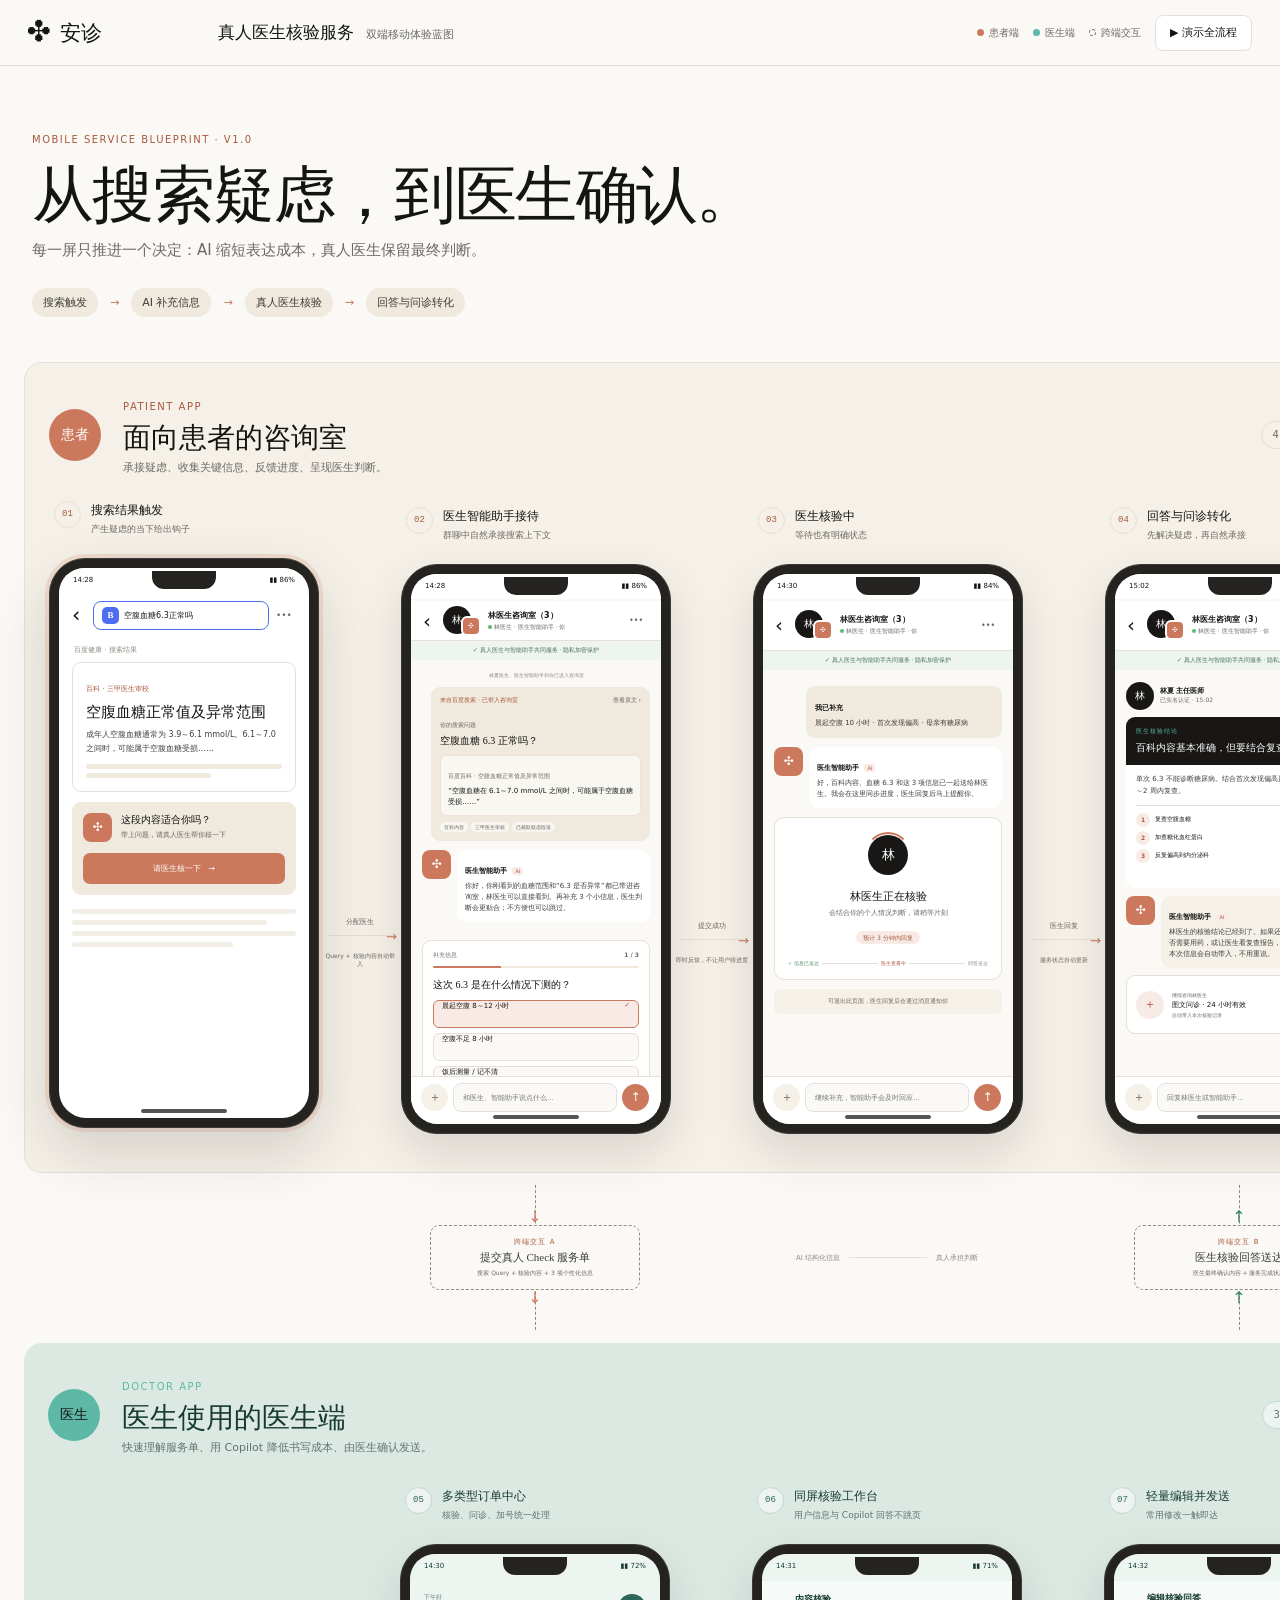
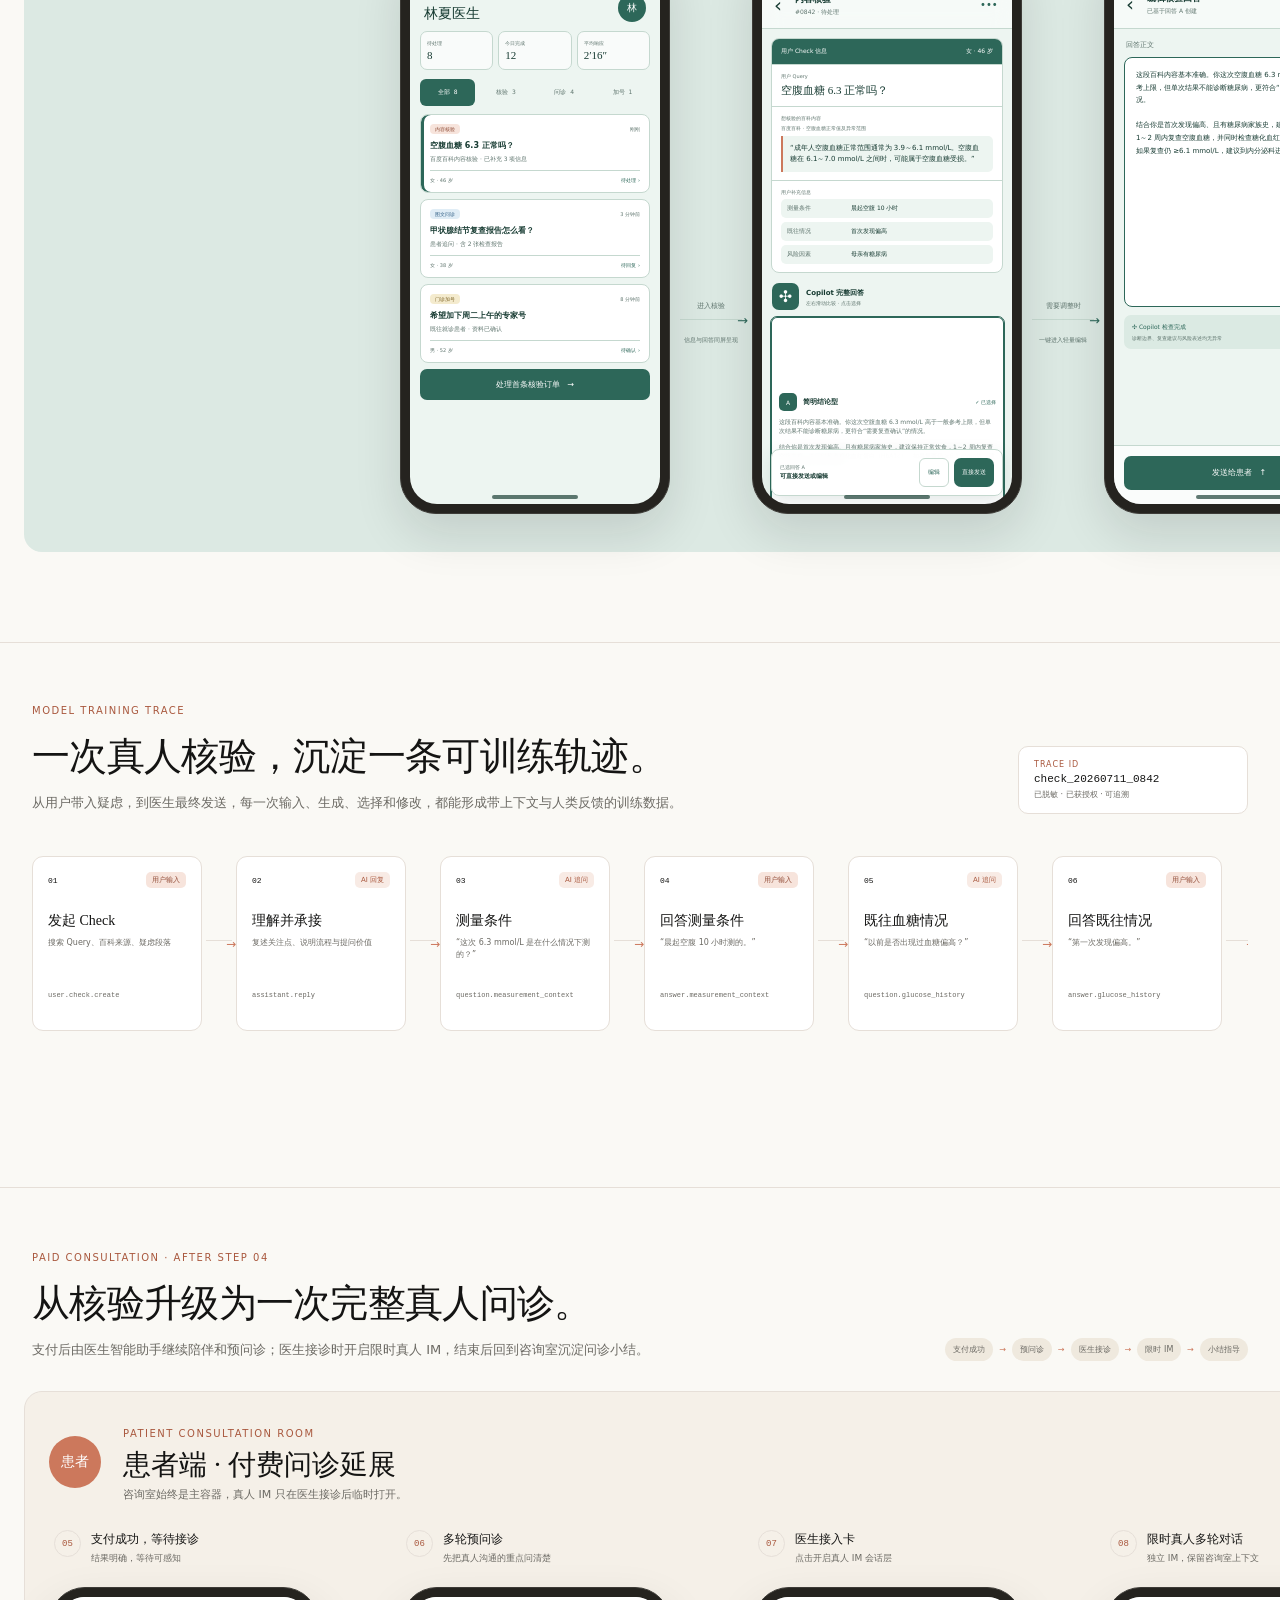
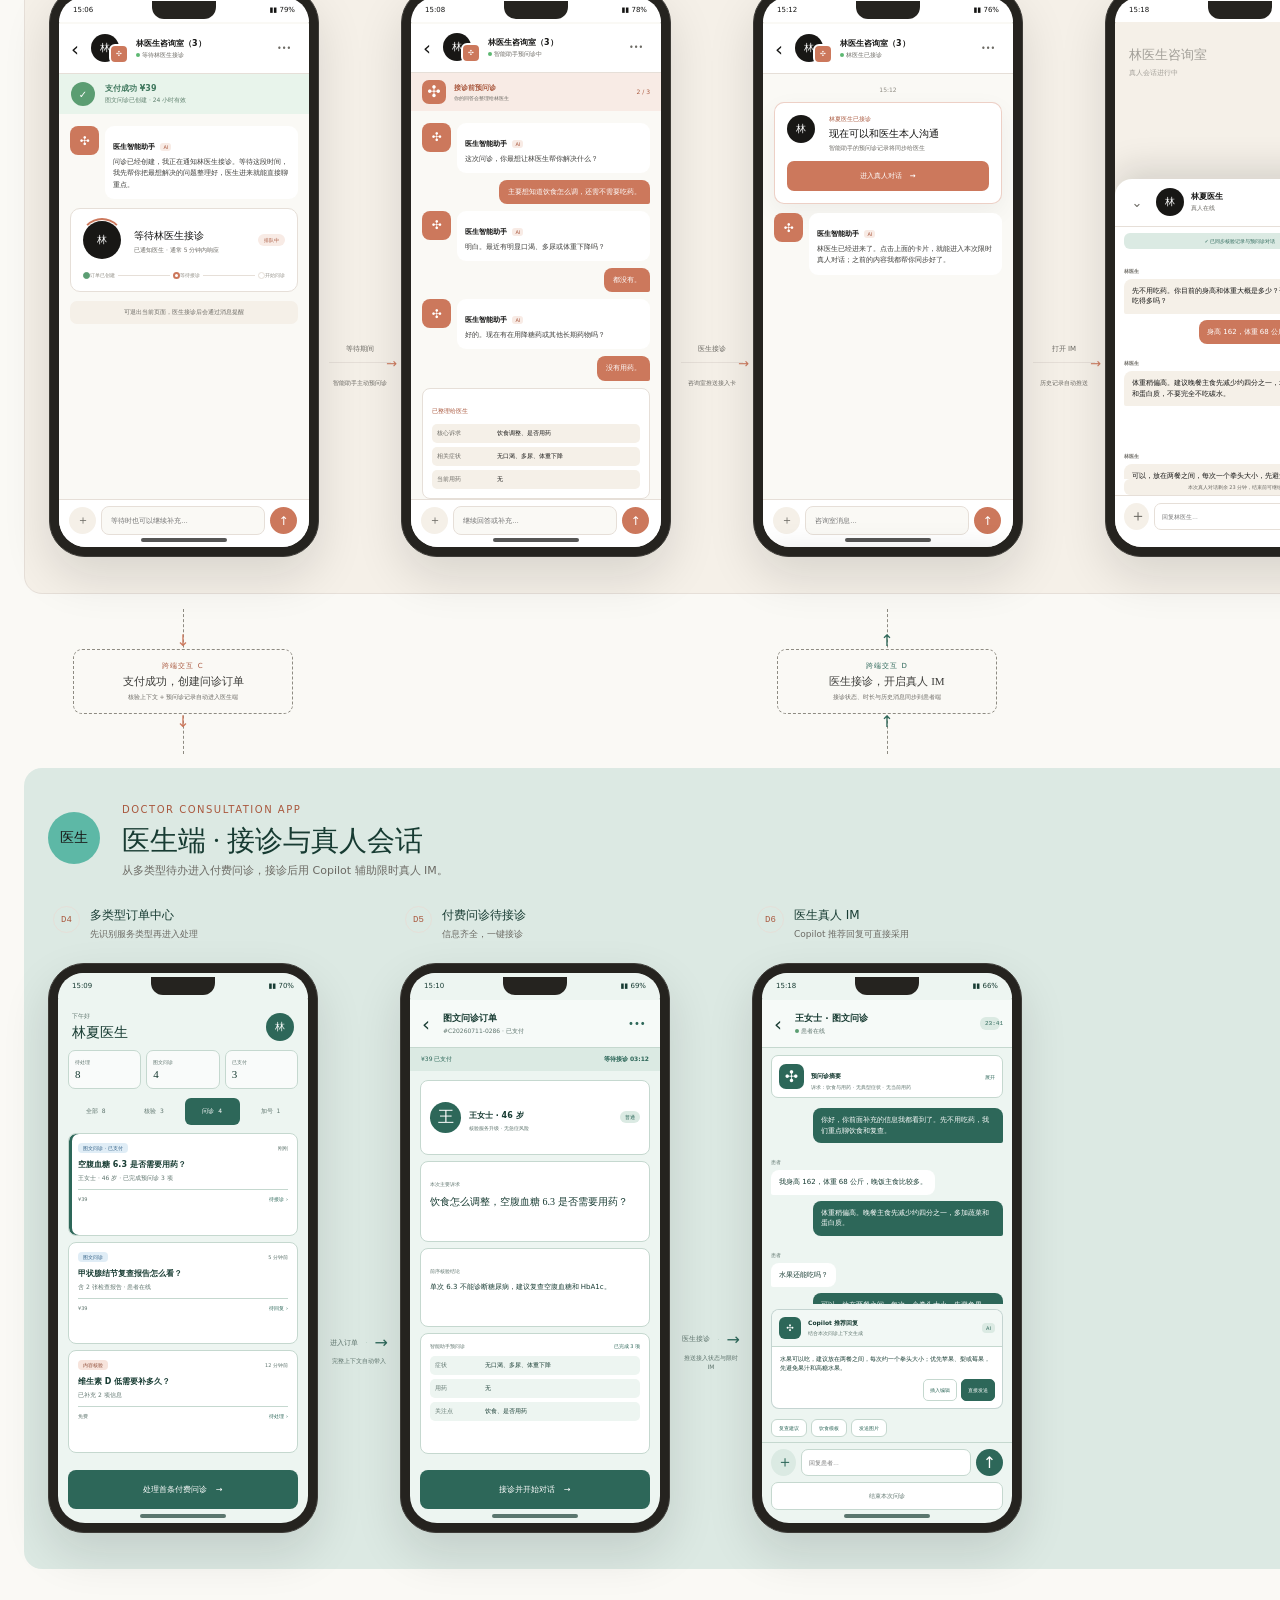
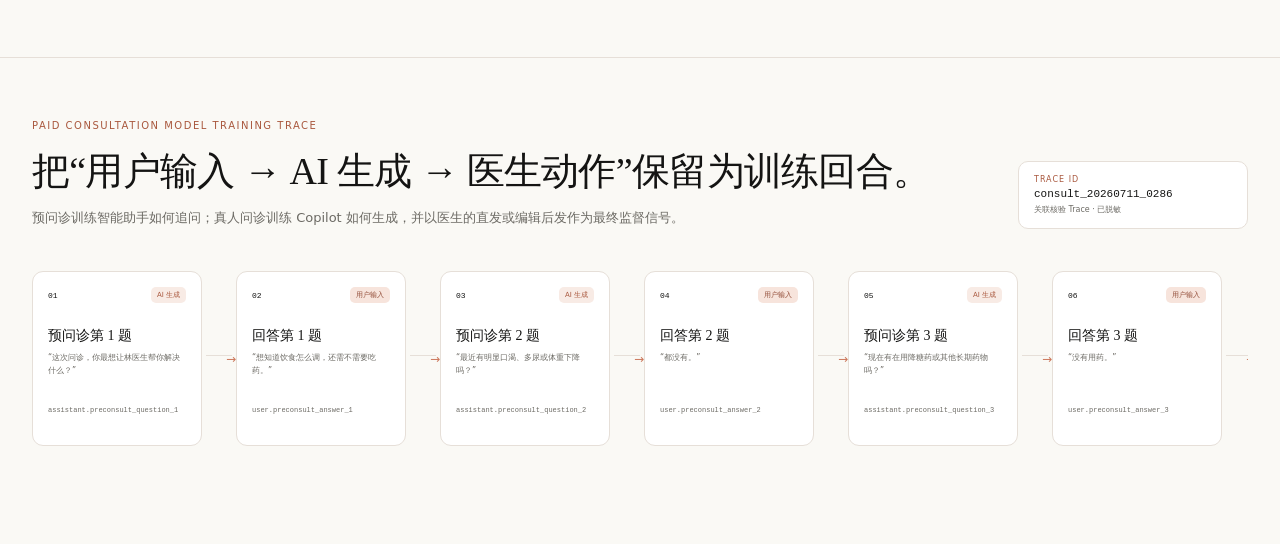
==== commit e21d06a9: "Restore previous blueprint page" ====
--- a/web/index.html
+++ b/web/index.html
@@ -27,7 +27,7 @@
         <h1>从搜索疑虑，到医生确认。</h1>
         <p>每一屏只推进一个决定：AI 缩短表达成本，真人医生保留最终判断。</p>
         <div class="flow-summary" aria-label="流程摘要">
-          <span>搜索触发</span><b>→</b><span>直接提交真人医生</span><b>→</b><span>真人处理</span><b>→</b><span>回答与问诊转化</span>
+          <span>搜索触发</span><b>→</b><span>AI 补充信息</span><b>→</b><span>真人医生核验</span><b>→</b><span>回答与问诊转化</span>
         </div>
       </section>
 
@@ -68,7 +68,7 @@
               <div class="connector patient-connector" aria-label="分配医生并带入上下文"><span>分配医生</span><i></i><b>→</b><small>Query + 核验内容自动带入</small></div>
 
               <article class="phone-step" id="step-p2" data-index="2">
-                <div class="step-caption"><span>02</span><div><strong>直接提交真人医生</strong><small>要验证的信息原样进入医生待办</small></div></div>
+                <div class="step-caption"><span>02</span><div><strong>医生智能助手接待</strong><small>群聊中自然承接搜索上下文</small></div></div>
                 <div class="phone-shell patient-phone">
                   <div class="phone-top"><span>14:28</span><i></i><span>▮▮ 86%</span></div>
                   <div class="phone-screen room-screen">
@@ -82,17 +82,17 @@
                         <div class="source-preview"><span>百度百科 · 空腹血糖正常值及异常范围</span><p>“空腹血糖在 6.1～7.0 mmol/L 之间时，可能属于空腹血糖受损……”</p></div>
                         <div class="context-meta"><span>百科内容</span><span>三甲医生审校</span><span>已截取疑虑段落</span></div>
                       </div>
-                      <div class="ai-row"><div class="mini-ai">✓</div><span><strong>已提交给林医生</strong><p>你想验证的百科段落和搜索问题已原样发送给真人医生。无需再补充信息，医生处理后会直接在这里回复。</p></span></div>
-                                            <div class="live-dialogue" id="liveDialogue" hidden></div>
-                                            <div class="question-panel waiting-panel">
-                                              <div class="q-progress"><span>等待真人处理</span><b>预计 3 分钟内</b></div>
-                                              <i class="progress-bar"></i>
-                                              <h3>林医生正在查看这段内容</h3>
-                                              <button class="selected" type="button">百科原文与搜索 Query 已同步</button>
-                                              <button type="button">用户无需填写补充信息</button>
-                                              <button type="button">有回复后自动提醒</button>
-                                            </div>
-                                            <button class="primary-action" id="submitCheckBtn" type="button">已提交，等待医生回复</button>
+                      <div class="ai-row"><div class="mini-ai">✣</div><span><strong>医生智能助手 <em>AI</em></strong><p>你好，你刚看到的血糖范围和“6.3 是否异常”都已带进咨询室，林医生可以直接看到。再补充 3 个小信息，医生判断会更贴合；不方便也可以跳过。</p></span></div>
+                      <div class="live-dialogue" id="liveDialogue" hidden></div>
+                      <div class="question-panel">
+                        <div class="q-progress"><span>补充信息</span><b>1 / 3</b></div>
+                        <i class="progress-bar"></i>
+                        <h3>这次 6.3 是在什么情况下测的？</h3>
+                        <button class="selected" type="button">晨起空腹 8～12 小时 <span>✓</span></button>
+                        <button type="button">空腹不足 8 小时</button>
+                        <button type="button">饭后测量 / 记不清</button>
+                        <div class="q-actions"><span>跳过</span><button class="coral-button flow-trigger" data-target="bridge-submit" type="button">提交核验</button></div>
+                      </div>
                       <div class="scroll-hint">上下滑动查看完整对话</div>
                     </div>
                     <form class="chat-composer" data-reply="收到，我会把这条信息一起整理给林医生。我们继续补充下面的信息就好。"><button type="button" aria-label="添加内容">＋</button><input autocomplete="off" placeholder="和医生、智能助手说点什么…" /><button class="send-chat" type="submit" aria-label="发送">↑</button></form>
@@ -203,7 +203,7 @@
               <div class="connector doctor-connector"><span>进入核验</span><i></i><b>→</b><small>信息与回答同屏呈现</small></div>
 
               <article class="phone-step" id="step-d2" data-index="6">
-                <div class="step-caption"><span>06</span><div><strong>多模型 Copilot 候选</strong><small>2 个文心 lite + 1 个 gpt-5.6sol</small></div></div>
+                <div class="step-caption"><span>06</span><div><strong>同屏核验工作台</strong><small>用户信息与 Copilot 回答不跳页</small></div></div>
                 <div class="phone-shell doctor-phone">
                   <div class="phone-top dark-top"><span>14:31</span><i></i><span>▮▮ 71%</span></div>
                   <div class="phone-screen doctor-mobile case-workbench">
@@ -214,27 +214,15 @@
                       <div class="info-block"><label>想核验的百科内容</label><small>百度百科 · 空腹血糖正常值及异常范围</small><blockquote>“成年人空腹血糖正常范围通常为 3.9～6.1 mmol/L。空腹血糖在 6.1～7.0 mmol/L 之间时，可能属于空腹血糖受损。”</blockquote></div>
                       <div class="info-block"><label>用户补充信息</label><dl><div><dt>测量条件</dt><dd>晨起空腹 10 小时</dd></div><div><dt>既往情况</dt><dd>首次发现偏高</dd></div><div><dt>风险因素</dt><dd>母亲有糖尿病</dd></div></dl></div>
                     </section>
-                    <div class="copilot-inline-head"><div class="copilot-icon">✣</div><span><strong>Copilot 预生成回复</strong><small>2 个文心 lite + 1 个 gpt-5.6sol · 点击选择</small></span></div>
-                                        <div class="full-draft-carousel">
-                                          <button class="full-draft compact-draft selected" type="button" data-reply="这段百科内容基本准确。你这次空腹血糖 6.3 mmol/L 略高于一般参考上限，但单次结果不能诊断糖尿病，更适合理解为需要复查确认。\n\n建议保持正常饮食，1～2 周内复查空腹血糖，并同步检查糖化血红蛋白（HbA1c）。如果复查仍 ≥6.1 mmol/L，再到内分泌科进一步评估。">
-                                            <header><span><i>A</i><strong>文心 lite · 简明结论</strong></span><b>✓ 已选择</b></header>
-                                            <p>这段百科内容基本准确。空腹血糖 6.3 mmol/L 略高于一般参考上限，但单次结果不能诊断糖尿病。</p>
-                                            <p>建议 1～2 周内复查空腹血糖，并同步检查糖化血红蛋白（HbA1c）。</p>
-                                            <footer><span>边界清楚</span><span>适合快速回复</span><button class="voice-edit" type="button">语音编辑</button></footer>
-                                          </button>
-                                          <button class="full-draft compact-draft" type="button" data-reply="先不用太紧张。这段百科对正常范围和空腹血糖受损的描述基本没问题，但你这次 6.3 mmol/L 只能说明结果偏高，需要结合采血条件和复查结果判断。\n\n如果近期熬夜、感染、压力大或饮食变化明显，也可能影响一次结果。建议按正常饮食生活 1～2 周后复查空腹血糖和 HbA1c。">
-                                            <header><span><i>B</i><strong>文心 lite · 安抚解释</strong></span><b>可选</b></header>
-                                            <p>先不用太紧张。百科对范围的描述基本没问题，但这次 6.3 只能说明偏高，需要复查确认。</p>
-                                            <p>近期熬夜、感染、压力或饮食变化也可能影响结果。</p>
-                                            <footer><span>语气温和</span><span>解释更充分</span><button class="voice-edit" type="button">语音编辑</button></footer>
-                                          </button>
-                                          <button class="full-draft compact-draft" type="button" data-reply="从你提供的信息看，6.3 mmol/L 落在空腹血糖受损区间附近，百科原文可以作为参考，但不能替代诊断。更稳妥的处理是复核检测条件、重复检测，并结合 HbA1c 判断近 2～3 个月血糖水平。\n\n如果复查仍偏高，或伴有口渴、多尿、体重下降等症状，应尽快到内分泌科就诊。">
-                                            <header><span><i>C</i><strong>gpt-5.6sol · 结构化建议</strong></span><b>可选</b></header>
-                                            <p>6.3 mmol/L 落在空腹血糖受损区间附近。百科可作参考，但不能替代诊断。</p>
-                                            <p>建议复核检测条件、重复检测，并结合 HbA1c 判断近 2～3 个月血糖水平。</p>
-                                            <footer><span>结构完整</span><span>风险提示清楚</span><button class="voice-edit" type="button">语音编辑</button></footer>
-                                          </button>
-                                        </div>
+                    <div class="copilot-inline-head"><div class="copilot-icon">✣</div><span><strong>Copilot 完整回答</strong><small>左右滑动比较 · 点击选择</small></span></div>
+                    <div class="full-draft-carousel">
+                      <button class="full-draft compact-draft selected" type="button">
+                        <header><span><i>A</i><strong>简明结论型</strong></span><b>✓ 已选择</b></header>
+                        <p>这段百科内容基本准确。你这次空腹血糖 6.3 mmol/L 高于一般参考上限，但单次结果不能诊断糖尿病，更符合“需要复查确认”的情况。</p>
+                        <p>结合你是首次发现偏高、且有糖尿病家族史，建议保持正常饮食，1～2 周内复查空腹血糖，并同时检查糖化血红蛋白（HbA1c）。如果复查仍 ≥6.1 mmol/L，建议到内分泌科进一步评估。</p>
+                      </button>
+                      <button class="full-draft compact-draft" type="button">
+                        <header><span><i>B</i><strong>解释安抚型</strong></span><b>选择</b></header>
                         <p>你看到的百科表述总体没有问题，但“可能属于空腹血糖受损”并不等于已经患糖尿病。空腹血糖 6.3 mmol/L 属于偏高，需要结合检测条件和复查结果判断。</p>
                         <p>这次是在规范空腹状态下检测，加上母亲有糖尿病，建议 1～2 周后复查空腹血糖和糖化血红蛋白。目前不用过度焦虑，也不建议自行用药。</p>
                       </button>
@@ -253,12 +241,12 @@
                 <div class="phone-shell doctor-phone">
                   <div class="phone-top dark-top"><span>14:32</span><i></i><span>▮▮ 70%</span></div>
                   <div class="phone-screen doctor-mobile editor-mobile">
-                    <header class="doctor-nav"><span>‹</span><div><strong>语音编辑回复</strong><small>可直接说出需要修正的地方</small></div><em>✓</em></header>
-                    <div class="edit-label"><span>AI 回复卡</span><button type="button" id="editReplyBtn">语音编辑</button></div>
+                    <header class="doctor-nav"><span>‹</span><div><strong>编辑核验回答</strong><small>已基于回答 A 创建</small></div><em>✓</em></header>
+                    <div class="edit-label"><span>回答正文</span><button type="button" id="editReplyBtn">完成编辑</button></div>
                     <textarea id="doctorReplyText">这段百科内容基本准确。你这次空腹血糖 6.3 mmol/L 高于一般参考上限，但单次结果不能诊断糖尿病，更符合“需要复查确认”的情况。
 
 结合你是首次发现偏高、且有糖尿病家族史，建议保持正常饮食，1～2 周内复查空腹血糖，并同时检查糖化血红蛋白（HbA1c）。如果复查仍 ≥6.1 mmol/L，建议到内分泌科进一步评估。</textarea>
-                    <div class="smart-check"><span>✣ Copilot 检查完成</span><b>可先语音补充修改方向，再生成符合医生表达习惯的回复</b></div>
+                    <div class="smart-check"><span>✣ Copilot 检查完成</span><b>诊断边界、复查建议与风险表述均无异常</b></div>
                     <div class="send-confirm simple-send"><button class="teal-button flow-trigger" data-target="bridge-response" id="sendReplyBtn" type="button">发送给患者 <span>↑</span></button></div>
                   </div>
                   <div class="home-indicator dark-indicator"></div>
@@ -357,9 +345,9 @@
           <div>
             <span class="eyebrow">PAID CONSULTATION · AFTER STEP 04</span>
             <h2 id="consultationTitle">从核验升级为一次完整真人问诊。</h2>
-            <p>圈定一部分合作医生全程参与 AI 回答的标注反馈；用户支付诊费后，直接等待真人接入，医生接诊时开启限时真人 IM，结束后回到咨询室沉淀问诊小结。</p>
+            <p>支付后由医生智能助手继续陪伴和预问诊；医生接诊时开启限时真人 IM，结束后回到咨询室沉淀问诊小结。</p>
           </div>
-          <div class="extension-path"><span>支付成功</span><b>→</b><span>等待真人接入</span><b>→</b><span>合作医生参与标注</span><b>→</b><span>限时 IM</span><b>→</b><span>小结指导</span></div>
+          <div class="extension-path"><span>支付成功</span><b>→</b><span>预问诊</span><b>→</b><span>医生接诊</span><b>→</b><span>限时 IM</span><b>→</b><span>小结指导</span></div>
         </header>
 
         <div class="extension-viewport" id="extensionViewport">
@@ -373,7 +361,7 @@
 
               <div class="extension-grid patient-extension-grid">
                 <article class="phone-step" id="step-p5">
-                  <div class="step-caption"><span>05</span><div><strong>支付成功，等待真人接入</strong><small>付费后不再由 AI 追问，直接排队接诊</small></div></div>
+                  <div class="step-caption"><span>05</span><div><strong>支付成功，等待接诊</strong><small>结果明确，等待可感知</small></div></div>
                   <div class="phone-shell patient-phone">
                     <div class="phone-top"><span>15:06</span><i></i><span>▮▮ 79%</span></div>
                     <div class="phone-screen room-screen">
@@ -395,10 +383,10 @@
                   </div>
                 </article>
 
-                <div class="connector patient-connector"><span>等待期间</span><i></i><b>→</b><small>不追加 AI 追问，等待真人接入</small></div>
+                <div class="connector patient-connector"><span>等待期间</span><i></i><b>→</b><small>智能助手主动预问诊</small></div>
 
                 <article class="phone-step" id="step-p6">
-                  <div class="step-caption"><span>06</span><div><strong>等待合作医生接入</strong><small>AI 不再追问，保留支付与核验上下文</small></div></div>
+                  <div class="step-caption"><span>06</span><div><strong>多轮预问诊</strong><small>先把真人沟通的重点问清楚</small></div></div>
                   <div class="phone-shell patient-phone">
                     <div class="phone-top"><span>15:08</span><i></i><span>▮▮ 78%</span></div>
                     <div class="phone-screen room-screen">
@@ -557,7 +545,7 @@
                 <div class="ext-doctor-connector second-doctor-connector"><span>医生接诊</span><i></i><b>→</b><small>推送接入状态与限时 IM</small></div>
 
                 <article class="phone-step" id="step-d6">
-                  <div class="step-caption"><span>D6</span><div><strong>医生真人 IM</strong><small>同样使用多模型 Copilot 与语音编辑</small></div></div>
+                  <div class="step-caption"><span>D6</span><div><strong>医生真人 IM</strong><small>Copilot 推荐回复可直接采用</small></div></div>
                   <div class="phone-shell doctor-phone">
                     <div class="phone-top dark-top"><span>15:18</span><i></i><span>▮▮ 66%</span></div>
                     <div class="phone-screen doctor-mobile doctor-live-im">
@@ -571,9 +559,9 @@
                           <div class="doctor-side-message">可以，放在两餐之间，每次一个拳头大小，先避免果汁。</div>
                         </div>
                         <section class="doctor-copilot-reply">
-                          <header><div class="copilot-icon">✣</div><div><strong>Copilot 多模型候选</strong><small>文心 lite ×2 / gpt-5.6sol ×1 · 结合本次问诊上下文</small></div><span>AI</span></header>
+                          <header><div class="copilot-icon">✣</div><div><strong>Copilot 推荐回复</strong><small>结合本次问诊上下文生成</small></div><span>AI</span></header>
                           <p>水果可以吃，建议放在两餐之间，每次约一个拳头大小；优先苹果、梨或莓果，先避免果汁和高糖水果。</p>
-                          <footer><button id="copilotInsertBtn" type="button">插入编辑</button><button class="voice-edit" type="button">语音编辑</button><button id="copilotSendBtn" type="button">直接发送</button></footer>
+                          <footer><button id="copilotInsertBtn" type="button">插入编辑</button><button id="copilotSendBtn" type="button">直接发送</button></footer>
                         </section>
                         <div class="doctor-quick-tools"><button type="button">复查建议</button><button type="button">饮食模板</button><button type="button">发送图片</button></div>
                       <form class="doctor-im-composer"><button type="button">＋</button><input id="doctorLiveInput" placeholder="回复患者…" /><button type="button">↑</button></form>
@@ -585,34 +573,6 @@
               </div>
             </section>
           </div>
-        </div>
-      </section>
-
-      <section class="consultation-extension hosted-extension" aria-labelledby="hostedConsultTitle">
-        <header class="extension-header">
-          <div>
-            <span class="eyebrow">NON-PARTNER DOCTOR · AI HOSTED PRE-CONSULT</span>
-            <h2 id="hostedConsultTitle">非合作医生提供 AI 托管预问诊。</h2>
-            <p>当医生暂未真人接入时，AI 先自动完成预问诊、整理病史和问题清单；真人医生接入后，医生端继续使用同样改造后的 Copilot 完成真人问诊。</p>
-          </div>
-          <div class="extension-path"><span>支付成功</span><b>→</b><span>AI 托管预问诊</span><b>→</b><span>真人接入</span><b>→</b><span>多模型 Copilot</span><b>→</b><span>医生回复</span></div>
-        </header>
-        <div class="hosted-grid">
-          <article class="hosted-card">
-            <span>患者侧</span>
-            <h3>医生接入前，AI 自动预问诊</h3>
-            <p>围绕主诉、持续时间、症状、用药、既往史自动追问，用户感知为“已开始整理给医生”。</p>
-          </article>
-          <article class="hosted-card">
-            <span>医生侧</span>
-            <h3>接入后直接看到托管摘要</h3>
-            <p>非合作医生不参与前置标注，但接诊时能看到 AI 托管预问诊摘要，并使用同样的 2 个文心 lite + 1 个 gpt-5.6sol 候选回复。</p>
-          </article>
-          <article class="hosted-card">
-            <span>Copilot</span>
-            <h3>回复卡继续支持语音编辑</h3>
-            <p>医生可以直接语音告诉 AI 修改原回复的重点，再生成符合医生需要的最终回复。</p>
-          </article>
         </div>
       </section>
 
--- a/web/styles.css
+++ b/web/styles.css
@@ -289,25 +289,7 @@
 .copilot-mobile-head strong, .copilot-mobile-head small { display: block; }
 .copilot-mobile-head strong { font-size: 8px; }
 .copilot-mobile-head small { margin-top: 2px; color: var(--muted-soft); font-size: 6px; }
-.full-draft-carousel { display: flex; gap: 7px; padding: 0 9px 3px; overflow-x: auto; }
-.full-draft { min-width: 120px; border: 1px solid var(--clinic-line); border-radius: 8px; padding: 7px; background: var(--white); text-align: left; }
-.full-draft.selected { border-color: var(--clinic-primary); box-shadow: 0 0 0 1px rgba(53,100,170,.08); }
-.full-draft header { display: flex; justify-content: space-between; align-items: center; gap: 6px; margin-bottom: 5px; }
-.full-draft header span { display: inline-flex; align-items: center; gap: 5px; }
-.full-draft header i { display: inline-grid; place-items: center; width: 12px; height: 12px; border-radius: 999px; background: var(--clinic-soft); color: var(--clinic-primary); font-style: normal; font-size: 6px; }
-.full-draft header b { font-size: 5px; color: var(--clinic-primary); }
-.full-draft p { margin: 0 0 5px; color: var(--body); font-size: 6px; line-height: 1.5; }
-.full-draft footer { display: flex; gap: 4px; align-items: center; flex-wrap: wrap; }
-.full-draft footer span { padding: 2px 4px; border-radius: 4px; color: var(--clinic-muted); background: var(--clinic-soft); font-size: 5px; }
-.voice-edit { padding: 2px 5px; border-radius: 999px; border: 1px solid var(--clinic-primary); color: var(--clinic-primary); background: #fff; font-size: 5px; }
-.voice-edited { box-shadow: inset 0 0 0 1px rgba(53,100,170,.18); transition: box-shadow .2s ease; }
-
-.hosted-extension { margin-top: 14px; }
-.hosted-grid { display: grid; grid-template-columns: repeat(3, minmax(0, 1fr)); gap: 10px; padding: 10px 14px 0; }
-.hosted-card { padding: 12px; border: 1px solid var(--clinic-line); border-radius: 10px; background: var(--white); }
-.hosted-card span { display: inline-block; margin-bottom: 5px; color: var(--clinic-muted); font-size: 5px; text-transform: uppercase; letter-spacing: .02em; }
-.hosted-card h3 { margin: 0 0 6px; font-size: 8px; line-height: 1.4; }
-.hosted-card p { margin: 0; color: var(--body); font-size: 6px; line-height: 1.55; }
+.draft-carousel { display: flex; gap: 7px; padding-left: 10px; overflow: hidden; }
 .draft-card { flex: 0 0 213px; min-height: 256px; padding: 12px; border: 1px solid rgba(255,255,255,.09); border-radius: 9px; background: var(--dark); }
 .selected-draft { border-color: rgba(93,184,166,.48); }
 .draft-card > div { display: flex; justify-content: space-between; }
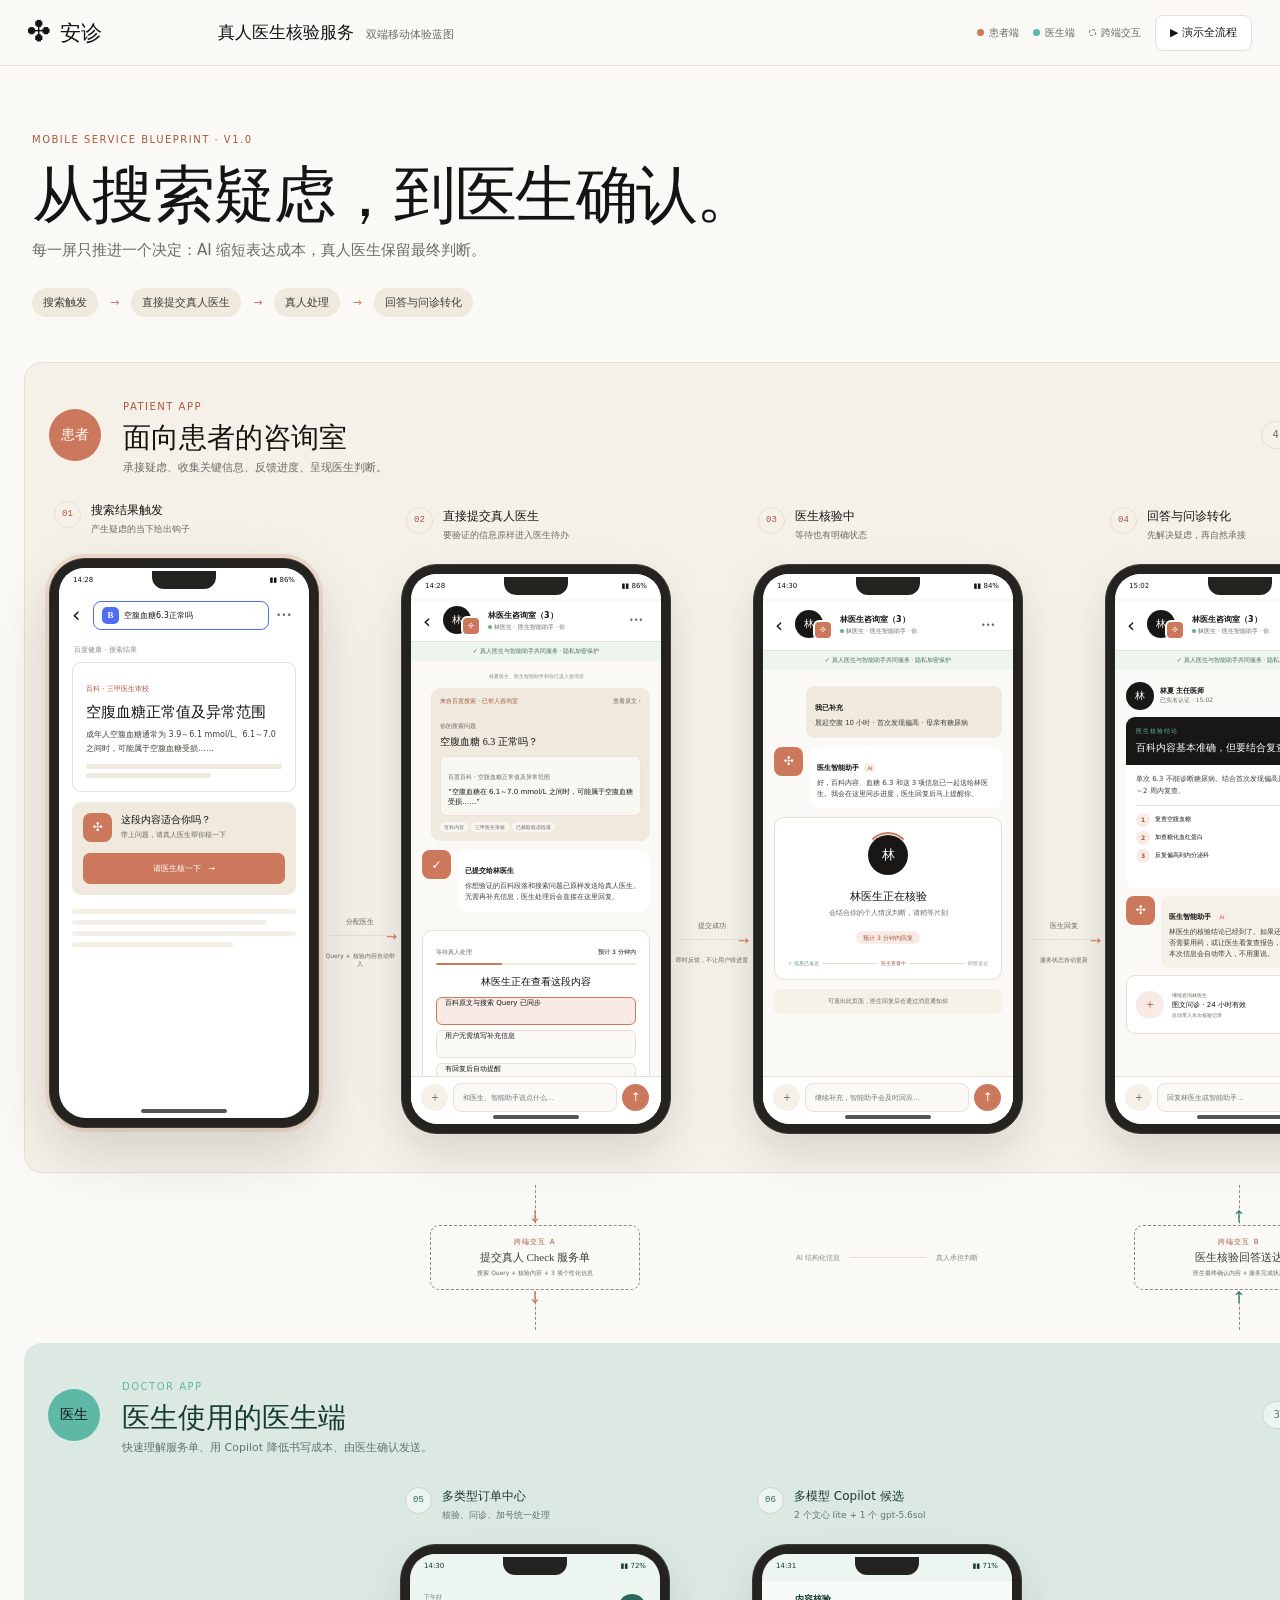
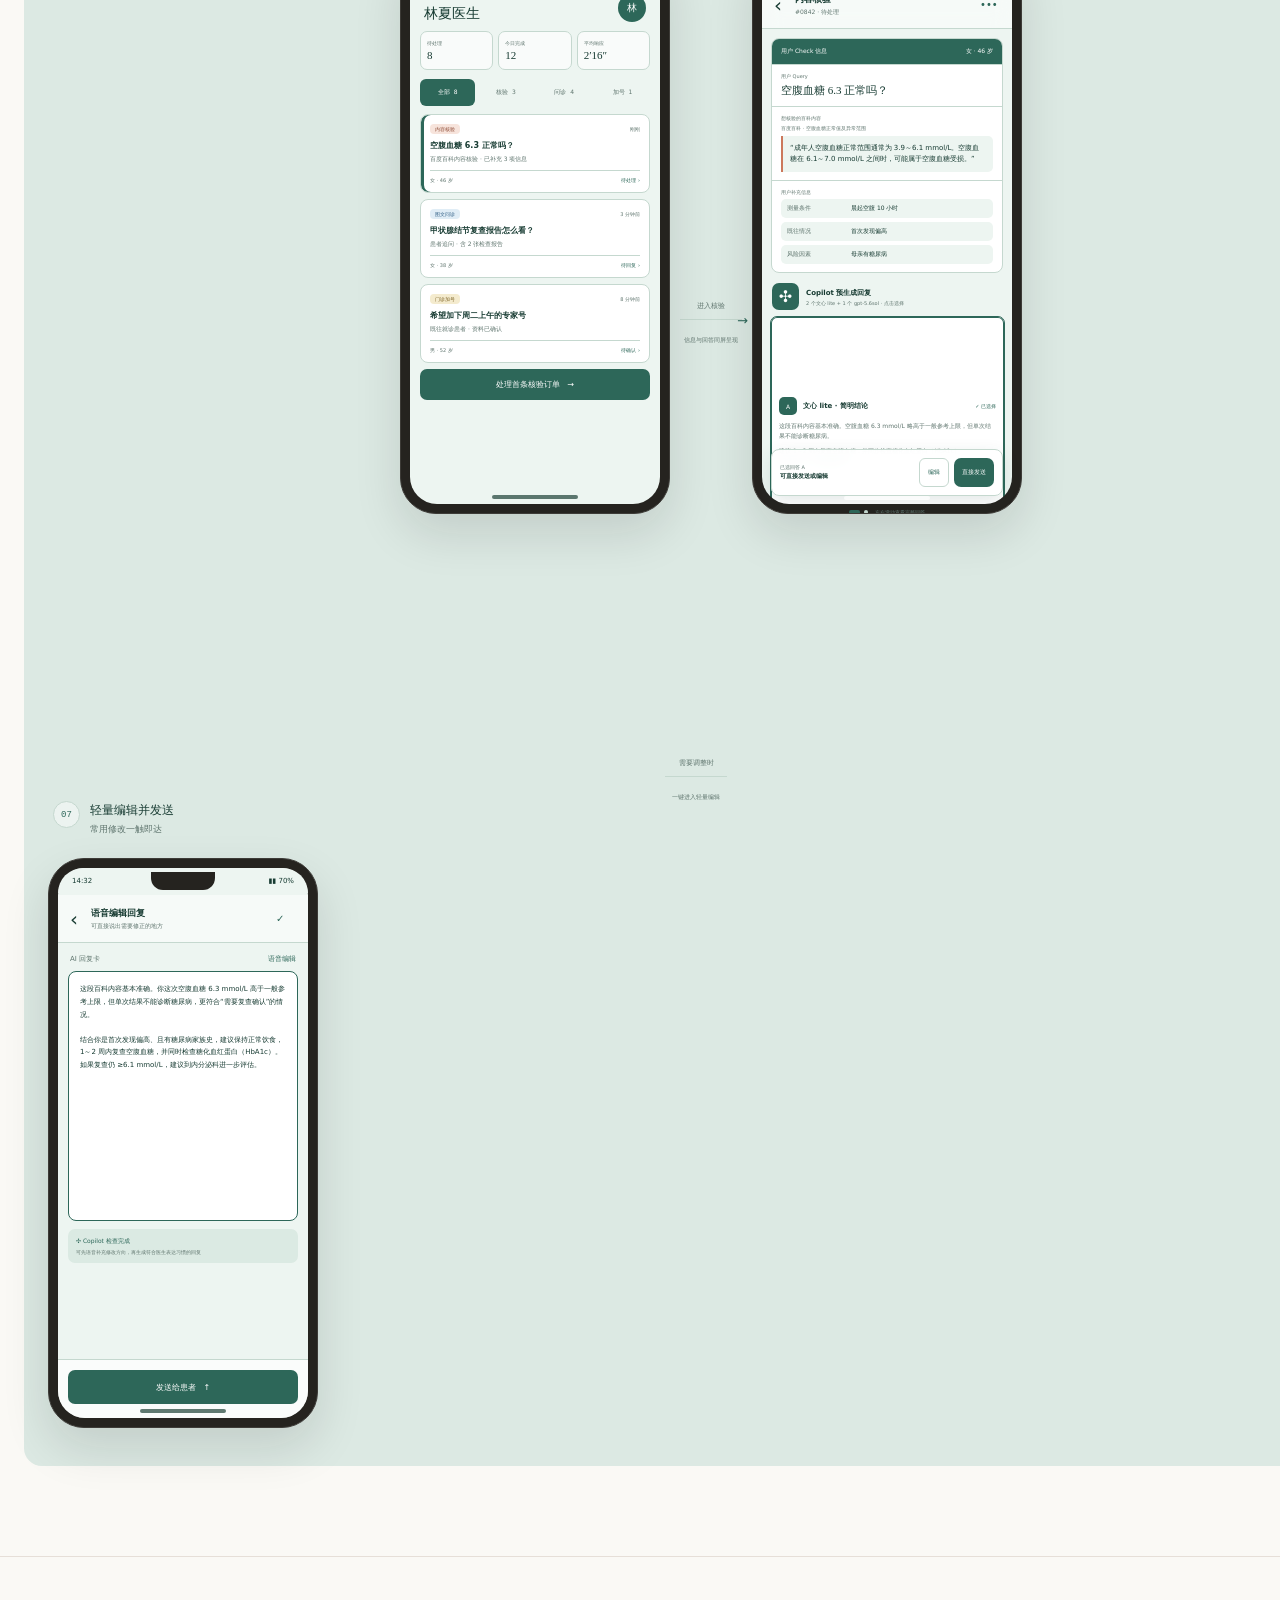
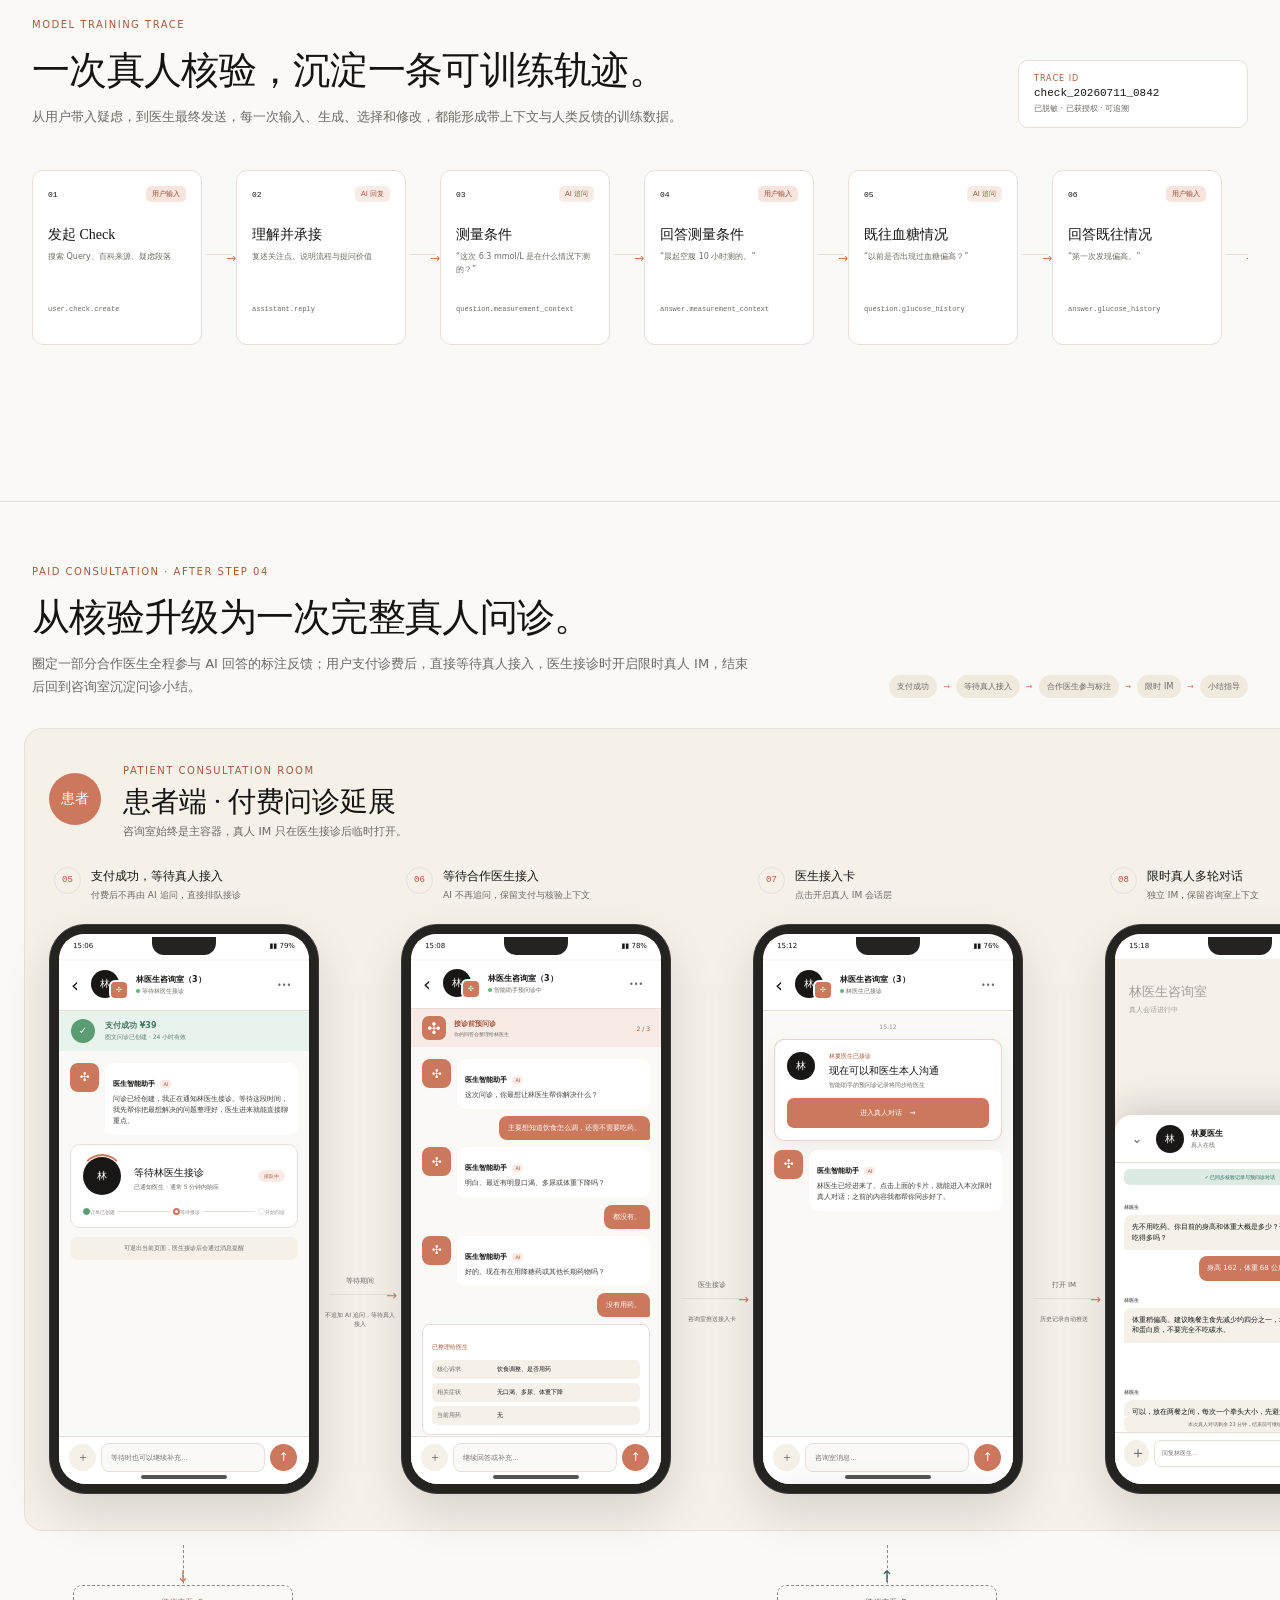
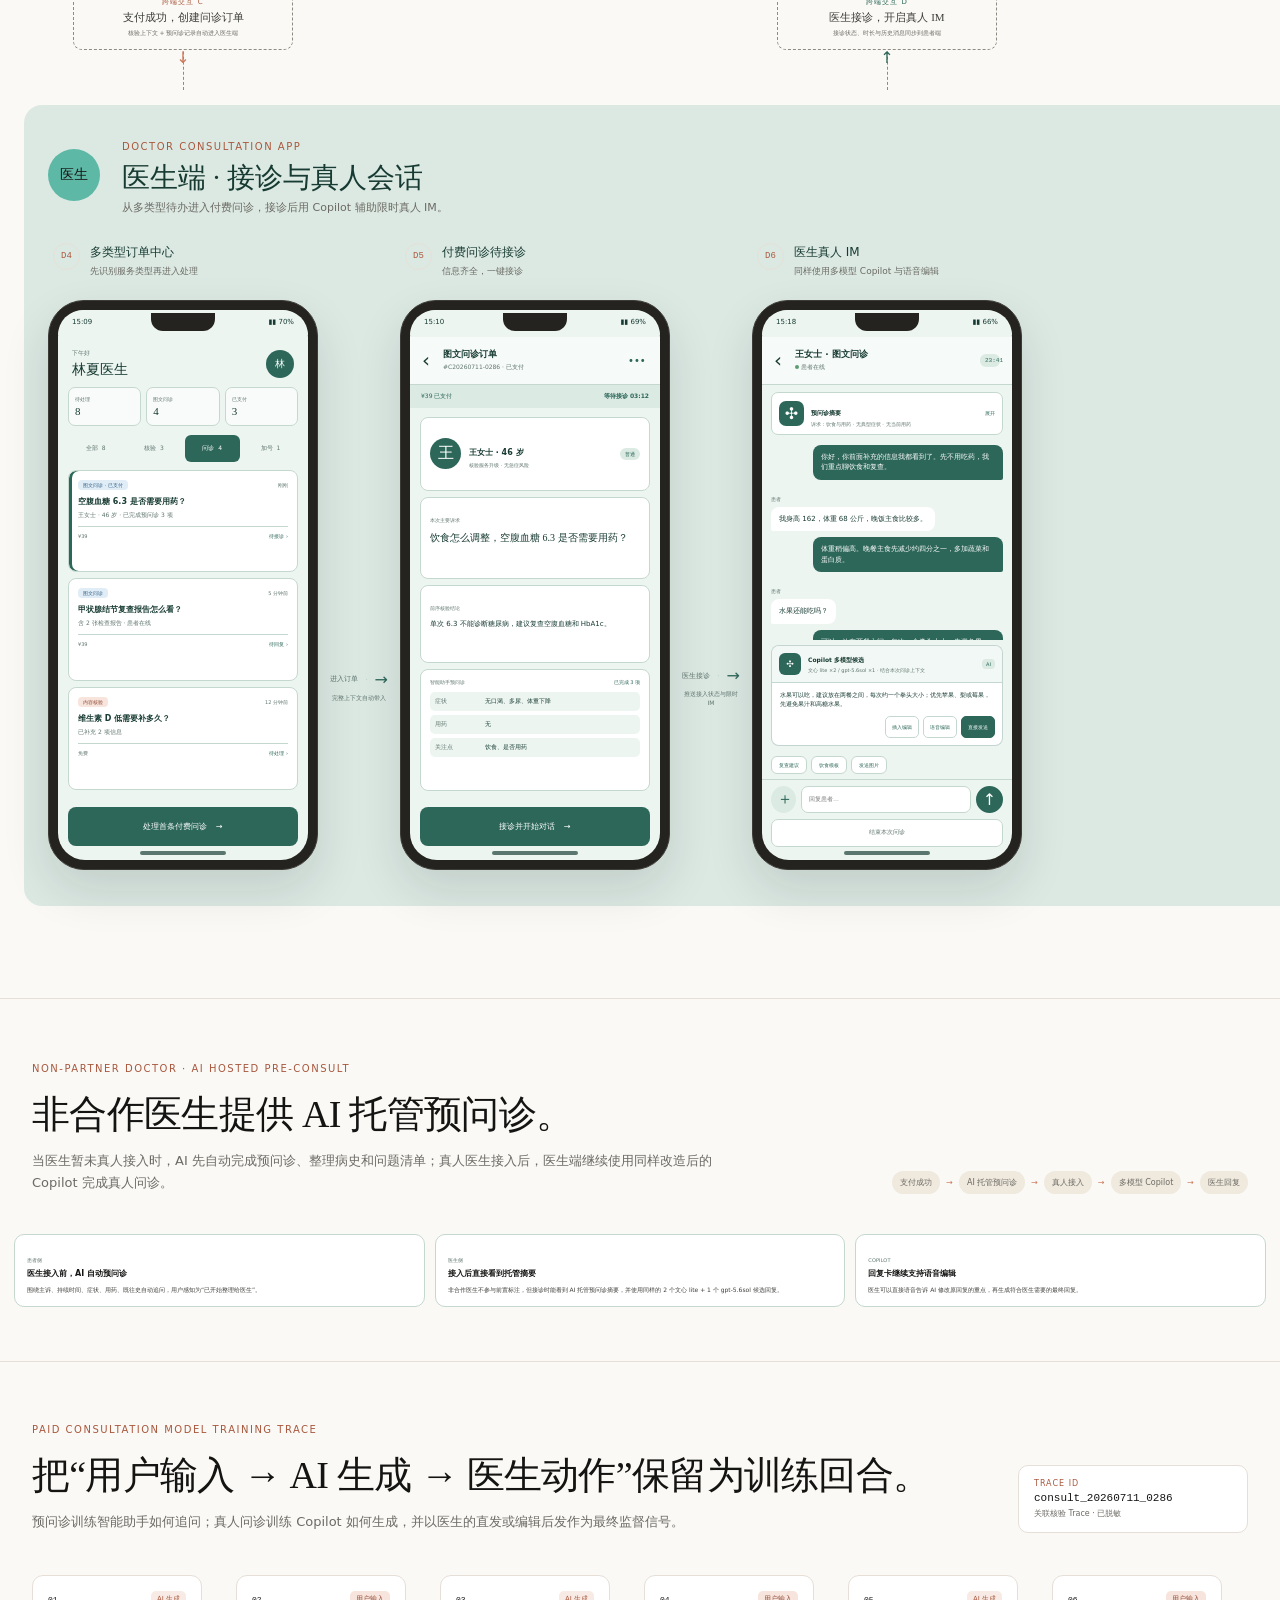
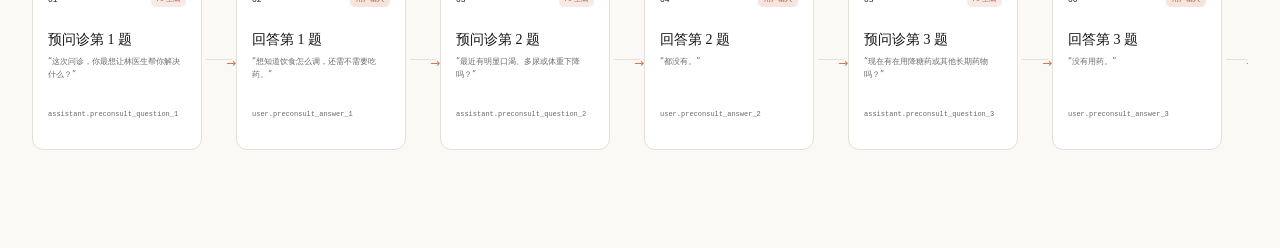
==== commit 4c0ce492: "Refine old blueprint with AI copilot flows" ====
--- a/web/index.html
+++ b/web/index.html
@@ -27,7 +27,7 @@
         <h1>从搜索疑虑，到医生确认。</h1>
         <p>每一屏只推进一个决定：AI 缩短表达成本，真人医生保留最终判断。</p>
         <div class="flow-summary" aria-label="流程摘要">
-          <span>搜索触发</span><b>→</b><span>AI 补充信息</span><b>→</b><span>真人医生核验</span><b>→</b><span>回答与问诊转化</span>
+          <span>搜索触发</span><b>→</b><span>直接提交真人医生</span><b>→</b><span>真人处理</span><b>→</b><span>回答与问诊转化</span>
         </div>
       </section>
 
@@ -68,7 +68,7 @@
               <div class="connector patient-connector" aria-label="分配医生并带入上下文"><span>分配医生</span><i></i><b>→</b><small>Query + 核验内容自动带入</small></div>
 
               <article class="phone-step" id="step-p2" data-index="2">
-                <div class="step-caption"><span>02</span><div><strong>医生智能助手接待</strong><small>群聊中自然承接搜索上下文</small></div></div>
+                <div class="step-caption"><span>02</span><div><strong>直接提交真人医生</strong><small>要验证的信息原样进入医生待办</small></div></div>
                 <div class="phone-shell patient-phone">
                   <div class="phone-top"><span>14:28</span><i></i><span>▮▮ 86%</span></div>
                   <div class="phone-screen room-screen">
@@ -82,17 +82,17 @@
                         <div class="source-preview"><span>百度百科 · 空腹血糖正常值及异常范围</span><p>“空腹血糖在 6.1～7.0 mmol/L 之间时，可能属于空腹血糖受损……”</p></div>
                         <div class="context-meta"><span>百科内容</span><span>三甲医生审校</span><span>已截取疑虑段落</span></div>
                       </div>
-                      <div class="ai-row"><div class="mini-ai">✣</div><span><strong>医生智能助手 <em>AI</em></strong><p>你好，你刚看到的血糖范围和“6.3 是否异常”都已带进咨询室，林医生可以直接看到。再补充 3 个小信息，医生判断会更贴合；不方便也可以跳过。</p></span></div>
-                      <div class="live-dialogue" id="liveDialogue" hidden></div>
-                      <div class="question-panel">
-                        <div class="q-progress"><span>补充信息</span><b>1 / 3</b></div>
-                        <i class="progress-bar"></i>
-                        <h3>这次 6.3 是在什么情况下测的？</h3>
-                        <button class="selected" type="button">晨起空腹 8～12 小时 <span>✓</span></button>
-                        <button type="button">空腹不足 8 小时</button>
-                        <button type="button">饭后测量 / 记不清</button>
-                        <div class="q-actions"><span>跳过</span><button class="coral-button flow-trigger" data-target="bridge-submit" type="button">提交核验</button></div>
-                      </div>
+                      <div class="ai-row"><div class="mini-ai">✓</div><span><strong>已提交给林医生</strong><p>你想验证的百科段落和搜索问题已原样发送给真人医生。无需再补充信息，医生处理后会直接在这里回复。</p></span></div>
+                                            <div class="live-dialogue" id="liveDialogue" hidden></div>
+                                            <div class="question-panel waiting-panel">
+                                              <div class="q-progress"><span>等待真人处理</span><b>预计 3 分钟内</b></div>
+                                              <i class="progress-bar"></i>
+                                              <h3>林医生正在查看这段内容</h3>
+                                              <button class="selected" type="button">百科原文与搜索 Query 已同步</button>
+                                              <button type="button">用户无需填写补充信息</button>
+                                              <button type="button">有回复后自动提醒</button>
+                                            </div>
+                                            <button class="primary-action" id="submitCheckBtn" type="button">已提交，等待医生回复</button>
                       <div class="scroll-hint">上下滑动查看完整对话</div>
                     </div>
                     <form class="chat-composer" data-reply="收到，我会把这条信息一起整理给林医生。我们继续补充下面的信息就好。"><button type="button" aria-label="添加内容">＋</button><input autocomplete="off" placeholder="和医生、智能助手说点什么…" /><button class="send-chat" type="submit" aria-label="发送">↑</button></form>
@@ -203,7 +203,7 @@
               <div class="connector doctor-connector"><span>进入核验</span><i></i><b>→</b><small>信息与回答同屏呈现</small></div>
 
               <article class="phone-step" id="step-d2" data-index="6">
-                <div class="step-caption"><span>06</span><div><strong>同屏核验工作台</strong><small>用户信息与 Copilot 回答不跳页</small></div></div>
+                <div class="step-caption"><span>06</span><div><strong>多模型 Copilot 候选</strong><small>2 个文心 lite + 1 个 gpt-5.6sol</small></div></div>
                 <div class="phone-shell doctor-phone">
                   <div class="phone-top dark-top"><span>14:31</span><i></i><span>▮▮ 71%</span></div>
                   <div class="phone-screen doctor-mobile case-workbench">
@@ -214,15 +214,27 @@
                       <div class="info-block"><label>想核验的百科内容</label><small>百度百科 · 空腹血糖正常值及异常范围</small><blockquote>“成年人空腹血糖正常范围通常为 3.9～6.1 mmol/L。空腹血糖在 6.1～7.0 mmol/L 之间时，可能属于空腹血糖受损。”</blockquote></div>
                       <div class="info-block"><label>用户补充信息</label><dl><div><dt>测量条件</dt><dd>晨起空腹 10 小时</dd></div><div><dt>既往情况</dt><dd>首次发现偏高</dd></div><div><dt>风险因素</dt><dd>母亲有糖尿病</dd></div></dl></div>
                     </section>
-                    <div class="copilot-inline-head"><div class="copilot-icon">✣</div><span><strong>Copilot 完整回答</strong><small>左右滑动比较 · 点击选择</small></span></div>
-                    <div class="full-draft-carousel">
-                      <button class="full-draft compact-draft selected" type="button">
-                        <header><span><i>A</i><strong>简明结论型</strong></span><b>✓ 已选择</b></header>
-                        <p>这段百科内容基本准确。你这次空腹血糖 6.3 mmol/L 高于一般参考上限，但单次结果不能诊断糖尿病，更符合“需要复查确认”的情况。</p>
-                        <p>结合你是首次发现偏高、且有糖尿病家族史，建议保持正常饮食，1～2 周内复查空腹血糖，并同时检查糖化血红蛋白（HbA1c）。如果复查仍 ≥6.1 mmol/L，建议到内分泌科进一步评估。</p>
-                      </button>
-                      <button class="full-draft compact-draft" type="button">
-                        <header><span><i>B</i><strong>解释安抚型</strong></span><b>选择</b></header>
+                    <div class="copilot-inline-head"><div class="copilot-icon">✣</div><span><strong>Copilot 预生成回复</strong><small>2 个文心 lite + 1 个 gpt-5.6sol · 点击选择</small></span></div>
+                                        <div class="full-draft-carousel">
+                                          <button class="full-draft compact-draft selected" type="button" data-reply="这段百科内容基本准确。你这次空腹血糖 6.3 mmol/L 略高于一般参考上限，但单次结果不能诊断糖尿病，更适合理解为需要复查确认。\n\n建议保持正常饮食，1～2 周内复查空腹血糖，并同步检查糖化血红蛋白（HbA1c）。如果复查仍 ≥6.1 mmol/L，再到内分泌科进一步评估。">
+                                            <header><span><i>A</i><strong>文心 lite · 简明结论</strong></span><b>✓ 已选择</b></header>
+                                            <p>这段百科内容基本准确。空腹血糖 6.3 mmol/L 略高于一般参考上限，但单次结果不能诊断糖尿病。</p>
+                                            <p>建议 1～2 周内复查空腹血糖，并同步检查糖化血红蛋白（HbA1c）。</p>
+                                            <footer><span>边界清楚</span><span>适合快速回复</span><button class="voice-edit" type="button">语音编辑</button></footer>
+                                          </button>
+                                          <button class="full-draft compact-draft" type="button" data-reply="先不用太紧张。这段百科对正常范围和空腹血糖受损的描述基本没问题，但你这次 6.3 mmol/L 只能说明结果偏高，需要结合采血条件和复查结果判断。\n\n如果近期熬夜、感染、压力大或饮食变化明显，也可能影响一次结果。建议按正常饮食生活 1～2 周后复查空腹血糖和 HbA1c。">
+                                            <header><span><i>B</i><strong>文心 lite · 安抚解释</strong></span><b>可选</b></header>
+                                            <p>先不用太紧张。百科对范围的描述基本没问题，但这次 6.3 只能说明偏高，需要复查确认。</p>
+                                            <p>近期熬夜、感染、压力或饮食变化也可能影响结果。</p>
+                                            <footer><span>语气温和</span><span>解释更充分</span><button class="voice-edit" type="button">语音编辑</button></footer>
+                                          </button>
+                                          <button class="full-draft compact-draft" type="button" data-reply="从你提供的信息看，6.3 mmol/L 落在空腹血糖受损区间附近，百科原文可以作为参考，但不能替代诊断。更稳妥的处理是复核检测条件、重复检测，并结合 HbA1c 判断近 2～3 个月血糖水平。\n\n如果复查仍偏高，或伴有口渴、多尿、体重下降等症状，应尽快到内分泌科就诊。">
+                                            <header><span><i>C</i><strong>gpt-5.6sol · 结构化建议</strong></span><b>可选</b></header>
+                                            <p>6.3 mmol/L 落在空腹血糖受损区间附近。百科可作参考，但不能替代诊断。</p>
+                                            <p>建议复核检测条件、重复检测，并结合 HbA1c 判断近 2～3 个月血糖水平。</p>
+                                            <footer><span>结构完整</span><span>风险提示清楚</span><button class="voice-edit" type="button">语音编辑</button></footer>
+                                          </button>
+                                        </div>
                         <p>你看到的百科表述总体没有问题，但“可能属于空腹血糖受损”并不等于已经患糖尿病。空腹血糖 6.3 mmol/L 属于偏高，需要结合检测条件和复查结果判断。</p>
                         <p>这次是在规范空腹状态下检测，加上母亲有糖尿病，建议 1～2 周后复查空腹血糖和糖化血红蛋白。目前不用过度焦虑，也不建议自行用药。</p>
                       </button>
@@ -241,12 +253,12 @@
                 <div class="phone-shell doctor-phone">
                   <div class="phone-top dark-top"><span>14:32</span><i></i><span>▮▮ 70%</span></div>
                   <div class="phone-screen doctor-mobile editor-mobile">
-                    <header class="doctor-nav"><span>‹</span><div><strong>编辑核验回答</strong><small>已基于回答 A 创建</small></div><em>✓</em></header>
-                    <div class="edit-label"><span>回答正文</span><button type="button" id="editReplyBtn">完成编辑</button></div>
+                    <header class="doctor-nav"><span>‹</span><div><strong>语音编辑回复</strong><small>可直接说出需要修正的地方</small></div><em>✓</em></header>
+                    <div class="edit-label"><span>AI 回复卡</span><button type="button" id="editReplyBtn">语音编辑</button></div>
                     <textarea id="doctorReplyText">这段百科内容基本准确。你这次空腹血糖 6.3 mmol/L 高于一般参考上限，但单次结果不能诊断糖尿病，更符合“需要复查确认”的情况。
 
 结合你是首次发现偏高、且有糖尿病家族史，建议保持正常饮食，1～2 周内复查空腹血糖，并同时检查糖化血红蛋白（HbA1c）。如果复查仍 ≥6.1 mmol/L，建议到内分泌科进一步评估。</textarea>
-                    <div class="smart-check"><span>✣ Copilot 检查完成</span><b>诊断边界、复查建议与风险表述均无异常</b></div>
+                    <div class="smart-check"><span>✣ Copilot 检查完成</span><b>可先语音补充修改方向，再生成符合医生表达习惯的回复</b></div>
                     <div class="send-confirm simple-send"><button class="teal-button flow-trigger" data-target="bridge-response" id="sendReplyBtn" type="button">发送给患者 <span>↑</span></button></div>
                   </div>
                   <div class="home-indicator dark-indicator"></div>
@@ -345,9 +357,9 @@
           <div>
             <span class="eyebrow">PAID CONSULTATION · AFTER STEP 04</span>
             <h2 id="consultationTitle">从核验升级为一次完整真人问诊。</h2>
-            <p>支付后由医生智能助手继续陪伴和预问诊；医生接诊时开启限时真人 IM，结束后回到咨询室沉淀问诊小结。</p>
+            <p>圈定一部分合作医生全程参与 AI 回答的标注反馈；用户支付诊费后，直接等待真人接入，医生接诊时开启限时真人 IM，结束后回到咨询室沉淀问诊小结。</p>
           </div>
-          <div class="extension-path"><span>支付成功</span><b>→</b><span>预问诊</span><b>→</b><span>医生接诊</span><b>→</b><span>限时 IM</span><b>→</b><span>小结指导</span></div>
+          <div class="extension-path"><span>支付成功</span><b>→</b><span>等待真人接入</span><b>→</b><span>合作医生参与标注</span><b>→</b><span>限时 IM</span><b>→</b><span>小结指导</span></div>
         </header>
 
         <div class="extension-viewport" id="extensionViewport">
@@ -361,7 +373,7 @@
 
               <div class="extension-grid patient-extension-grid">
                 <article class="phone-step" id="step-p5">
-                  <div class="step-caption"><span>05</span><div><strong>支付成功，等待接诊</strong><small>结果明确，等待可感知</small></div></div>
+                  <div class="step-caption"><span>05</span><div><strong>支付成功，等待真人接入</strong><small>付费后不再由 AI 追问，直接排队接诊</small></div></div>
                   <div class="phone-shell patient-phone">
                     <div class="phone-top"><span>15:06</span><i></i><span>▮▮ 79%</span></div>
                     <div class="phone-screen room-screen">
@@ -383,10 +395,10 @@
                   </div>
                 </article>
 
-                <div class="connector patient-connector"><span>等待期间</span><i></i><b>→</b><small>智能助手主动预问诊</small></div>
+                <div class="connector patient-connector"><span>等待期间</span><i></i><b>→</b><small>不追加 AI 追问，等待真人接入</small></div>
 
                 <article class="phone-step" id="step-p6">
-                  <div class="step-caption"><span>06</span><div><strong>多轮预问诊</strong><small>先把真人沟通的重点问清楚</small></div></div>
+                  <div class="step-caption"><span>06</span><div><strong>等待合作医生接入</strong><small>AI 不再追问，保留支付与核验上下文</small></div></div>
                   <div class="phone-shell patient-phone">
                     <div class="phone-top"><span>15:08</span><i></i><span>▮▮ 78%</span></div>
                     <div class="phone-screen room-screen">
@@ -545,7 +557,7 @@
                 <div class="ext-doctor-connector second-doctor-connector"><span>医生接诊</span><i></i><b>→</b><small>推送接入状态与限时 IM</small></div>
 
                 <article class="phone-step" id="step-d6">
-                  <div class="step-caption"><span>D6</span><div><strong>医生真人 IM</strong><small>Copilot 推荐回复可直接采用</small></div></div>
+                  <div class="step-caption"><span>D6</span><div><strong>医生真人 IM</strong><small>同样使用多模型 Copilot 与语音编辑</small></div></div>
                   <div class="phone-shell doctor-phone">
                     <div class="phone-top dark-top"><span>15:18</span><i></i><span>▮▮ 66%</span></div>
                     <div class="phone-screen doctor-mobile doctor-live-im">
@@ -559,9 +571,9 @@
                           <div class="doctor-side-message">可以，放在两餐之间，每次一个拳头大小，先避免果汁。</div>
                         </div>
                         <section class="doctor-copilot-reply">
-                          <header><div class="copilot-icon">✣</div><div><strong>Copilot 推荐回复</strong><small>结合本次问诊上下文生成</small></div><span>AI</span></header>
+                          <header><div class="copilot-icon">✣</div><div><strong>Copilot 多模型候选</strong><small>文心 lite ×2 / gpt-5.6sol ×1 · 结合本次问诊上下文</small></div><span>AI</span></header>
                           <p>水果可以吃，建议放在两餐之间，每次约一个拳头大小；优先苹果、梨或莓果，先避免果汁和高糖水果。</p>
-                          <footer><button id="copilotInsertBtn" type="button">插入编辑</button><button id="copilotSendBtn" type="button">直接发送</button></footer>
+                          <footer><button id="copilotInsertBtn" type="button">插入编辑</button><button class="voice-edit" type="button">语音编辑</button><button id="copilotSendBtn" type="button">直接发送</button></footer>
                         </section>
                         <div class="doctor-quick-tools"><button type="button">复查建议</button><button type="button">饮食模板</button><button type="button">发送图片</button></div>
                       <form class="doctor-im-composer"><button type="button">＋</button><input id="doctorLiveInput" placeholder="回复患者…" /><button type="button">↑</button></form>
@@ -573,6 +585,34 @@
               </div>
             </section>
           </div>
+        </div>
+      </section>
+
+      <section class="consultation-extension hosted-extension" aria-labelledby="hostedConsultTitle">
+        <header class="extension-header">
+          <div>
+            <span class="eyebrow">NON-PARTNER DOCTOR · AI HOSTED PRE-CONSULT</span>
+            <h2 id="hostedConsultTitle">非合作医生提供 AI 托管预问诊。</h2>
+            <p>当医生暂未真人接入时，AI 先自动完成预问诊、整理病史和问题清单；真人医生接入后，医生端继续使用同样改造后的 Copilot 完成真人问诊。</p>
+          </div>
+          <div class="extension-path"><span>支付成功</span><b>→</b><span>AI 托管预问诊</span><b>→</b><span>真人接入</span><b>→</b><span>多模型 Copilot</span><b>→</b><span>医生回复</span></div>
+        </header>
+        <div class="hosted-grid">
+          <article class="hosted-card">
+            <span>患者侧</span>
+            <h3>医生接入前，AI 自动预问诊</h3>
+            <p>围绕主诉、持续时间、症状、用药、既往史自动追问，用户感知为“已开始整理给医生”。</p>
+          </article>
+          <article class="hosted-card">
+            <span>医生侧</span>
+            <h3>接入后直接看到托管摘要</h3>
+            <p>非合作医生不参与前置标注，但接诊时能看到 AI 托管预问诊摘要，并使用同样的 2 个文心 lite + 1 个 gpt-5.6sol 候选回复。</p>
+          </article>
+          <article class="hosted-card">
+            <span>Copilot</span>
+            <h3>回复卡继续支持语音编辑</h3>
+            <p>医生可以直接语音告诉 AI 修改原回复的重点，再生成符合医生需要的最终回复。</p>
+          </article>
         </div>
       </section>
 
--- a/web/styles.css
+++ b/web/styles.css
@@ -289,7 +289,25 @@
 .copilot-mobile-head strong, .copilot-mobile-head small { display: block; }
 .copilot-mobile-head strong { font-size: 8px; }
 .copilot-mobile-head small { margin-top: 2px; color: var(--muted-soft); font-size: 6px; }
-.draft-carousel { display: flex; gap: 7px; padding-left: 10px; overflow: hidden; }
+.full-draft-carousel { display: flex; gap: 7px; padding: 0 9px 3px; overflow-x: auto; }
+.full-draft { min-width: 120px; border: 1px solid var(--clinic-line); border-radius: 8px; padding: 7px; background: var(--white); text-align: left; }
+.full-draft.selected { border-color: var(--clinic-primary); box-shadow: 0 0 0 1px rgba(53,100,170,.08); }
+.full-draft header { display: flex; justify-content: space-between; align-items: center; gap: 6px; margin-bottom: 5px; }
+.full-draft header span { display: inline-flex; align-items: center; gap: 5px; }
+.full-draft header i { display: inline-grid; place-items: center; width: 12px; height: 12px; border-radius: 999px; background: var(--clinic-soft); color: var(--clinic-primary); font-style: normal; font-size: 6px; }
+.full-draft header b { font-size: 5px; color: var(--clinic-primary); }
+.full-draft p { margin: 0 0 5px; color: var(--body); font-size: 6px; line-height: 1.5; }
+.full-draft footer { display: flex; gap: 4px; align-items: center; flex-wrap: wrap; }
+.full-draft footer span { padding: 2px 4px; border-radius: 4px; color: var(--clinic-muted); background: var(--clinic-soft); font-size: 5px; }
+.voice-edit { padding: 2px 5px; border-radius: 999px; border: 1px solid var(--clinic-primary); color: var(--clinic-primary); background: #fff; font-size: 5px; }
+.voice-edited { box-shadow: inset 0 0 0 1px rgba(53,100,170,.18); transition: box-shadow .2s ease; }
+
+.hosted-extension { margin-top: 14px; }
+.hosted-grid { display: grid; grid-template-columns: repeat(3, minmax(0, 1fr)); gap: 10px; padding: 10px 14px 0; }
+.hosted-card { padding: 12px; border: 1px solid var(--clinic-line); border-radius: 10px; background: var(--white); }
+.hosted-card span { display: inline-block; margin-bottom: 5px; color: var(--clinic-muted); font-size: 5px; text-transform: uppercase; letter-spacing: .02em; }
+.hosted-card h3 { margin: 0 0 6px; font-size: 8px; line-height: 1.4; }
+.hosted-card p { margin: 0; color: var(--body); font-size: 6px; line-height: 1.55; }
 .draft-card { flex: 0 0 213px; min-height: 256px; padding: 12px; border: 1px solid rgba(255,255,255,.09); border-radius: 9px; background: var(--dark); }
 .selected-draft { border-color: rgba(93,184,166,.48); }
 .draft-card > div { display: flex; justify-content: space-between; }
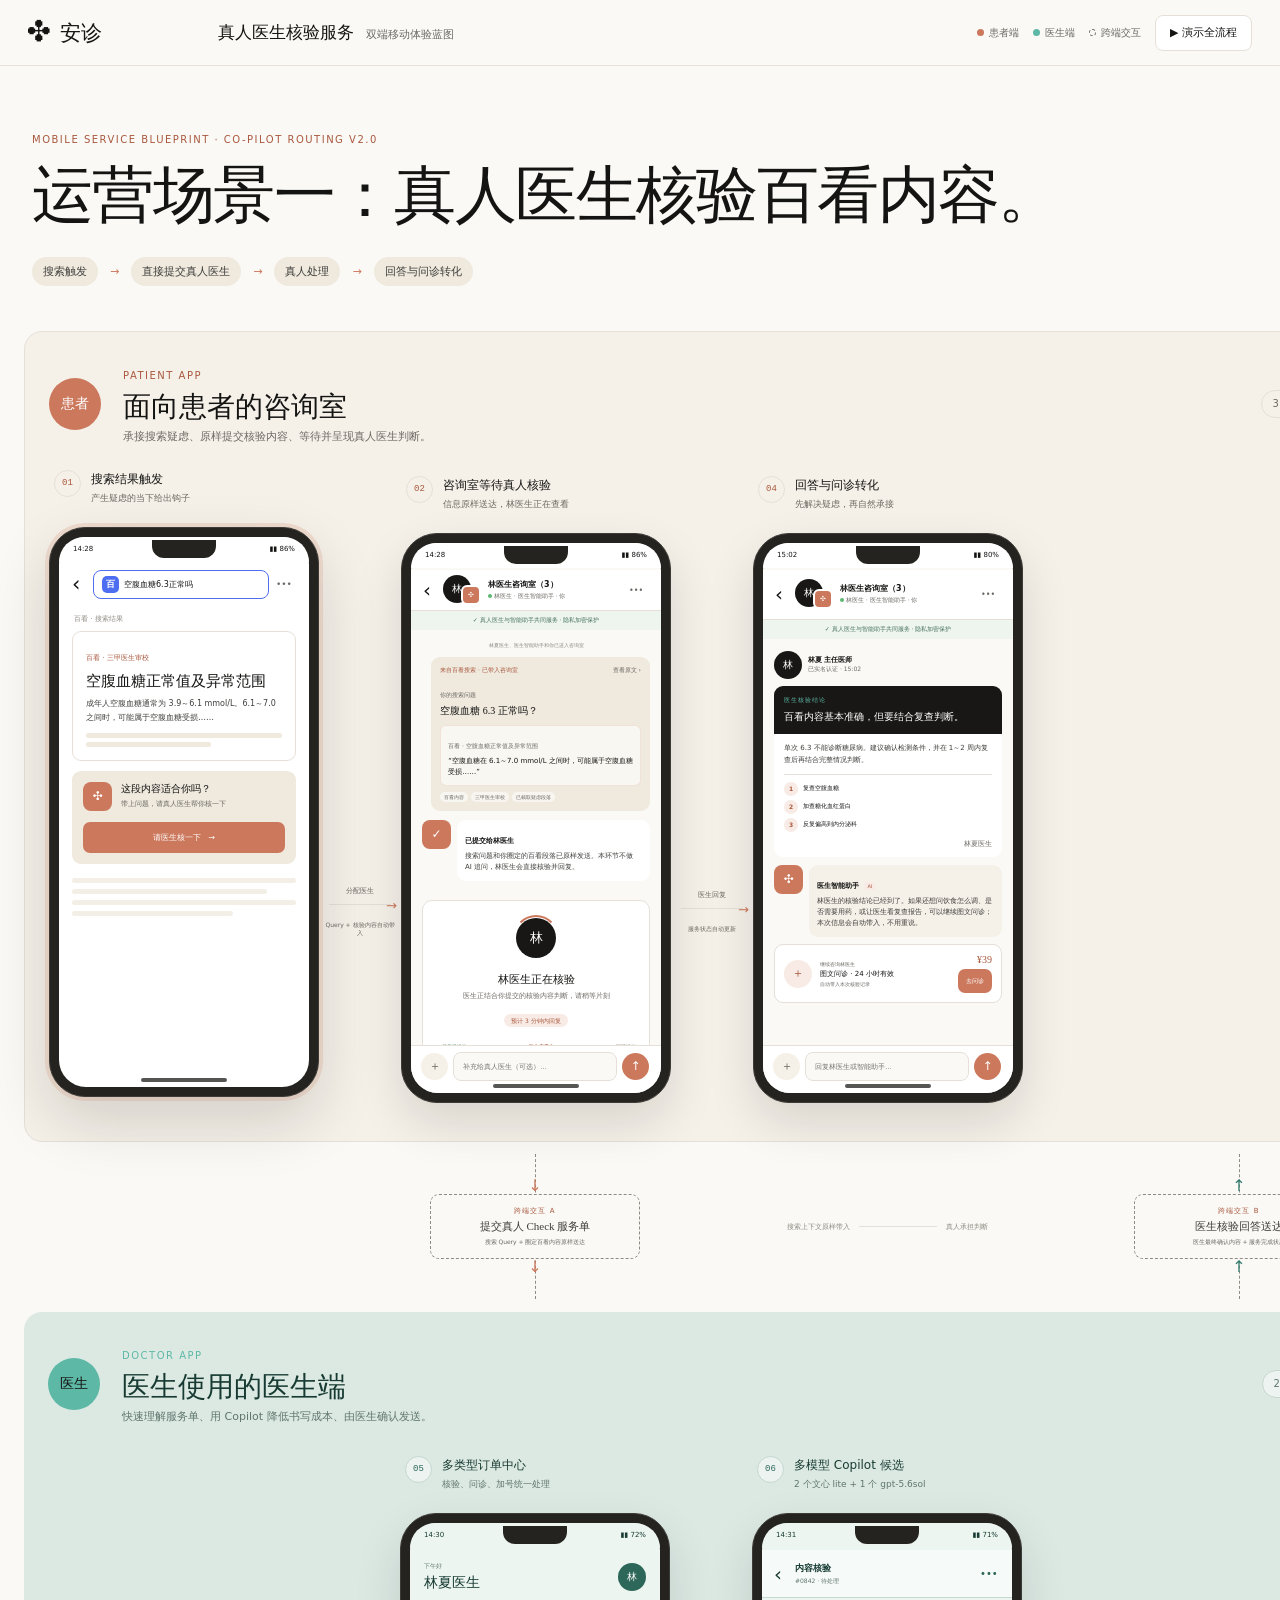
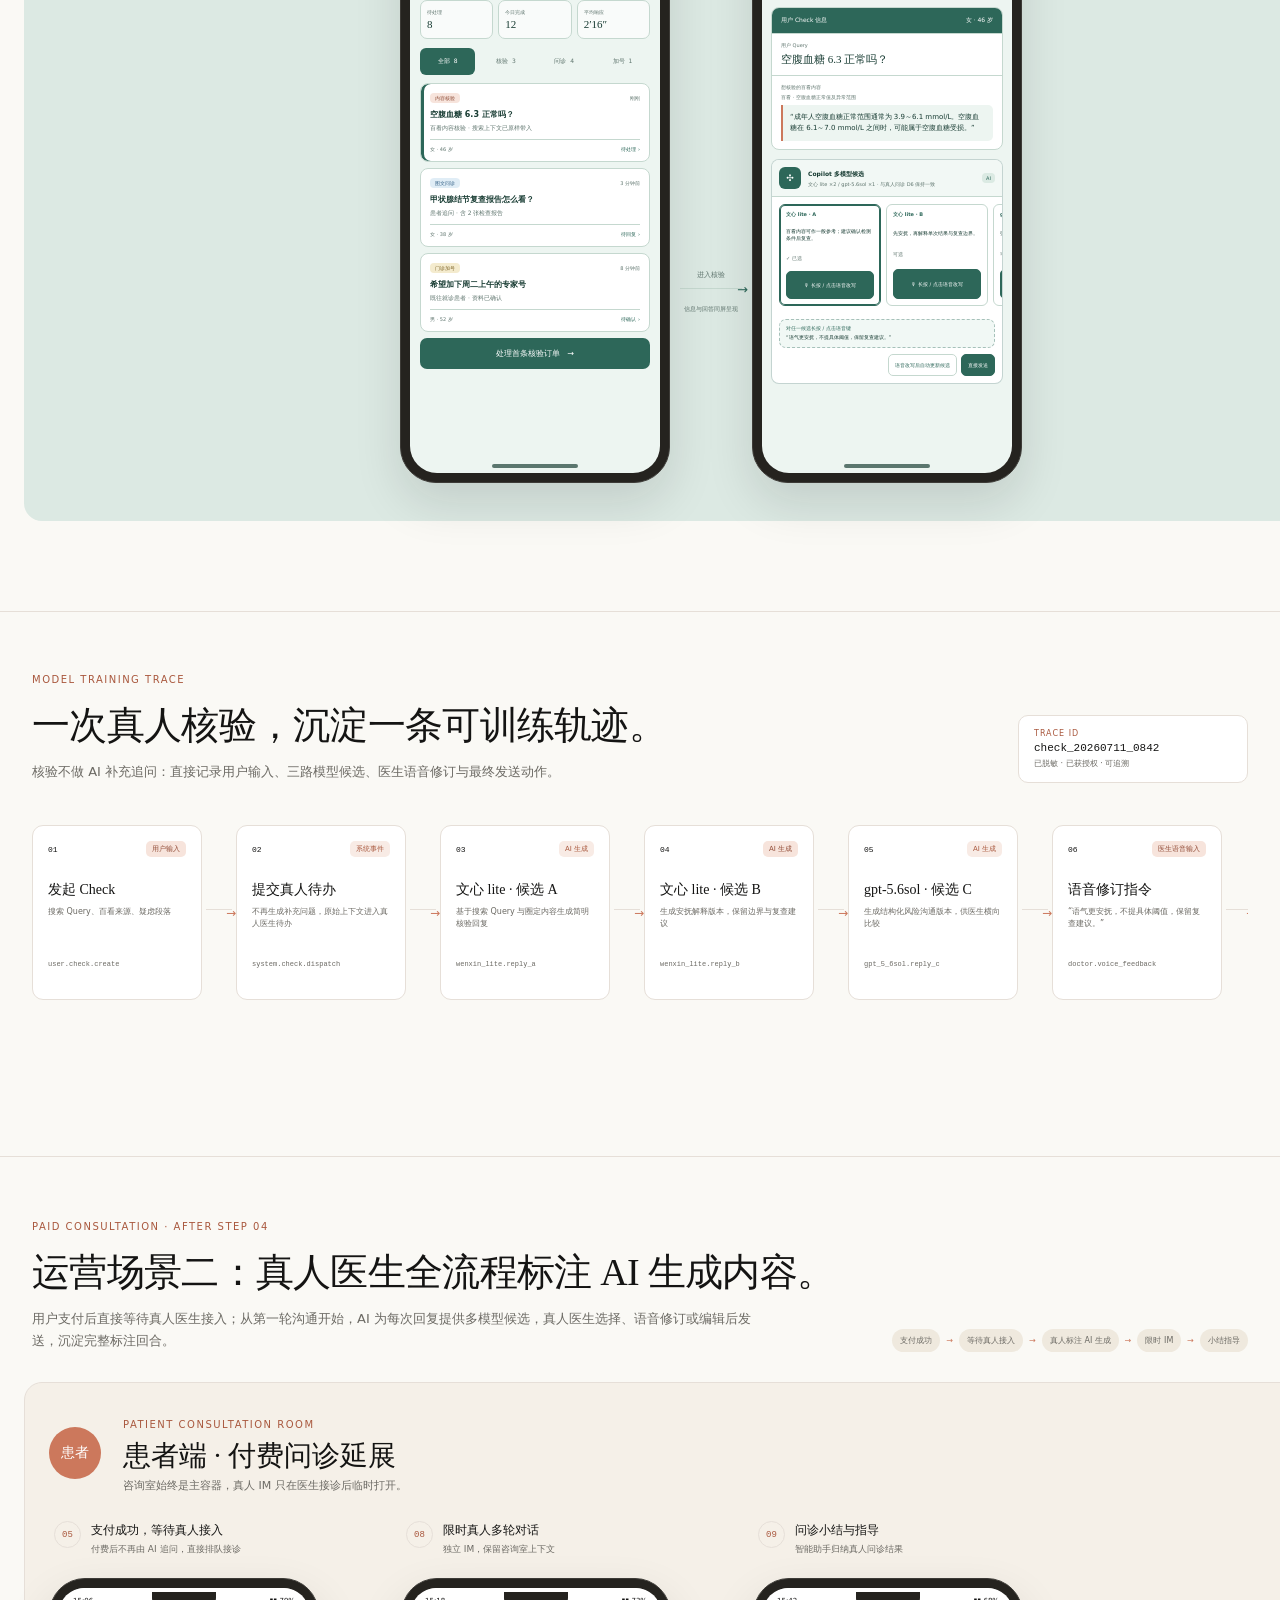
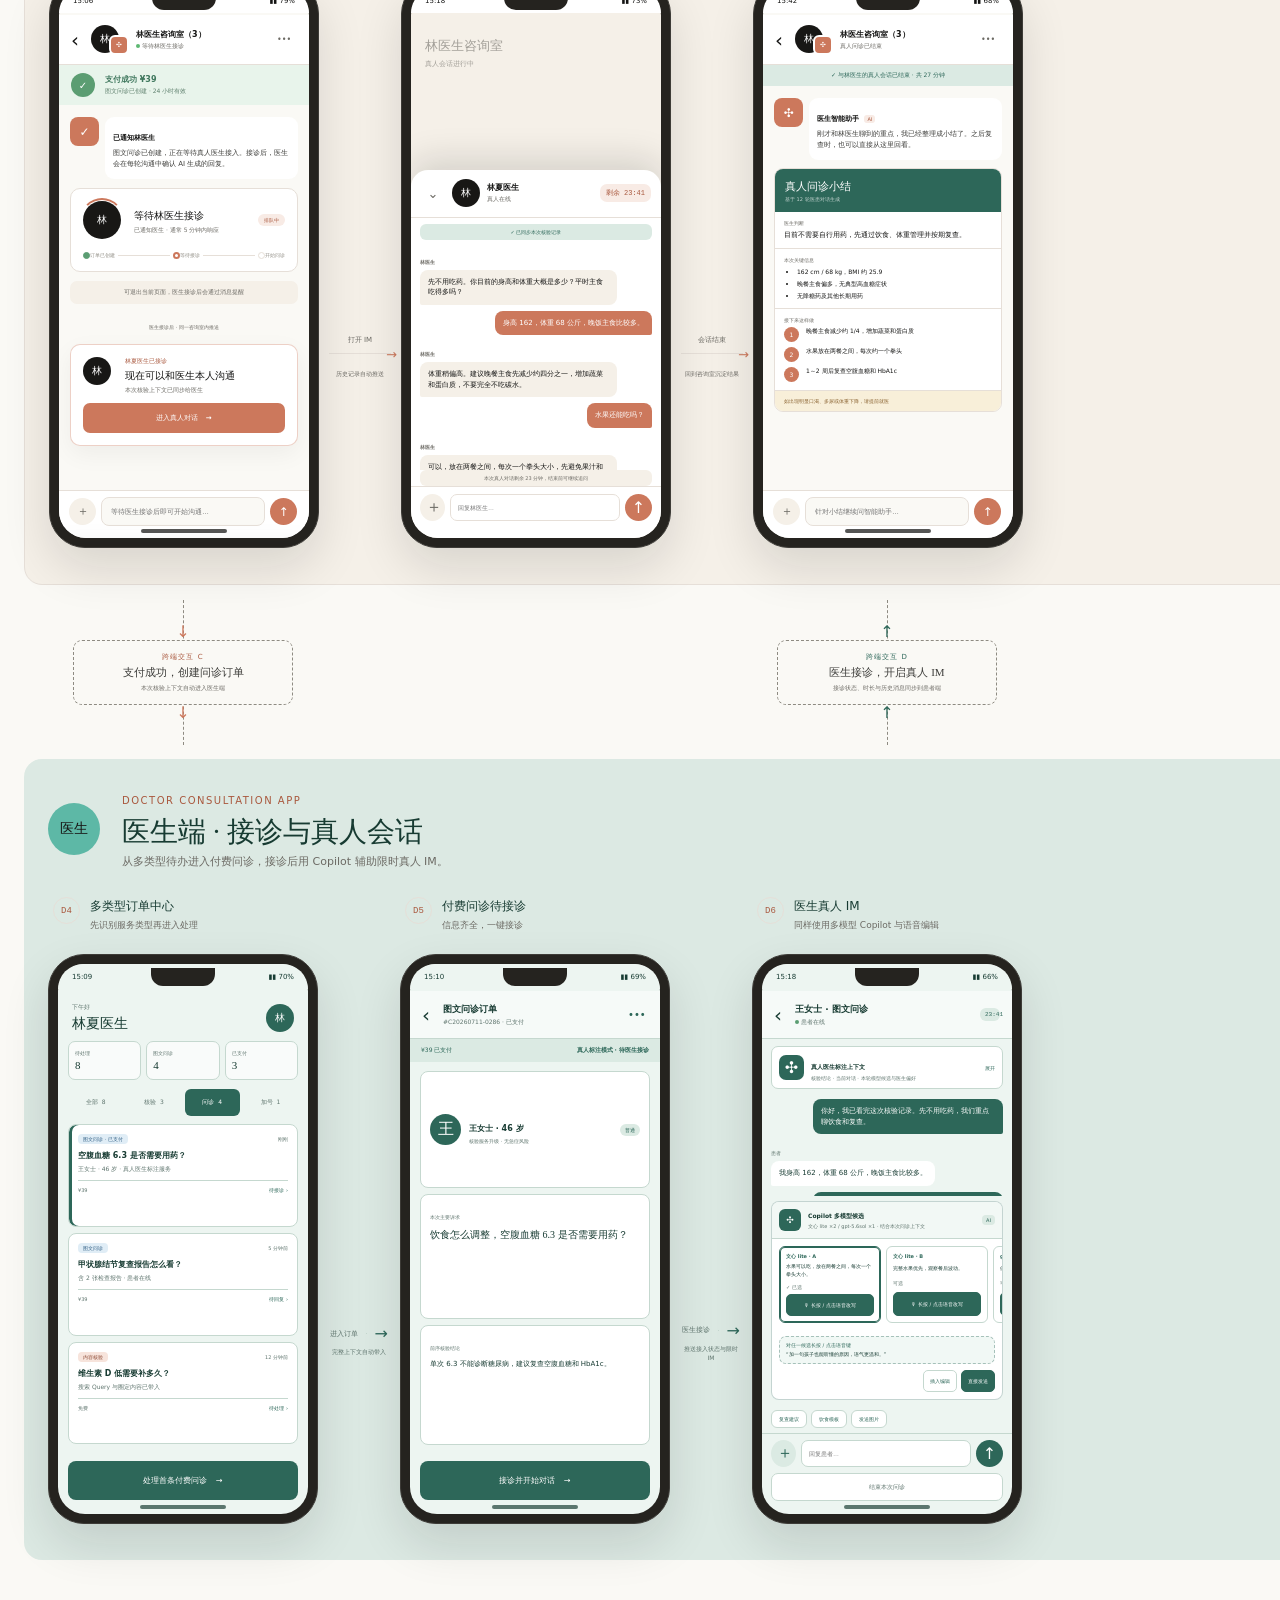
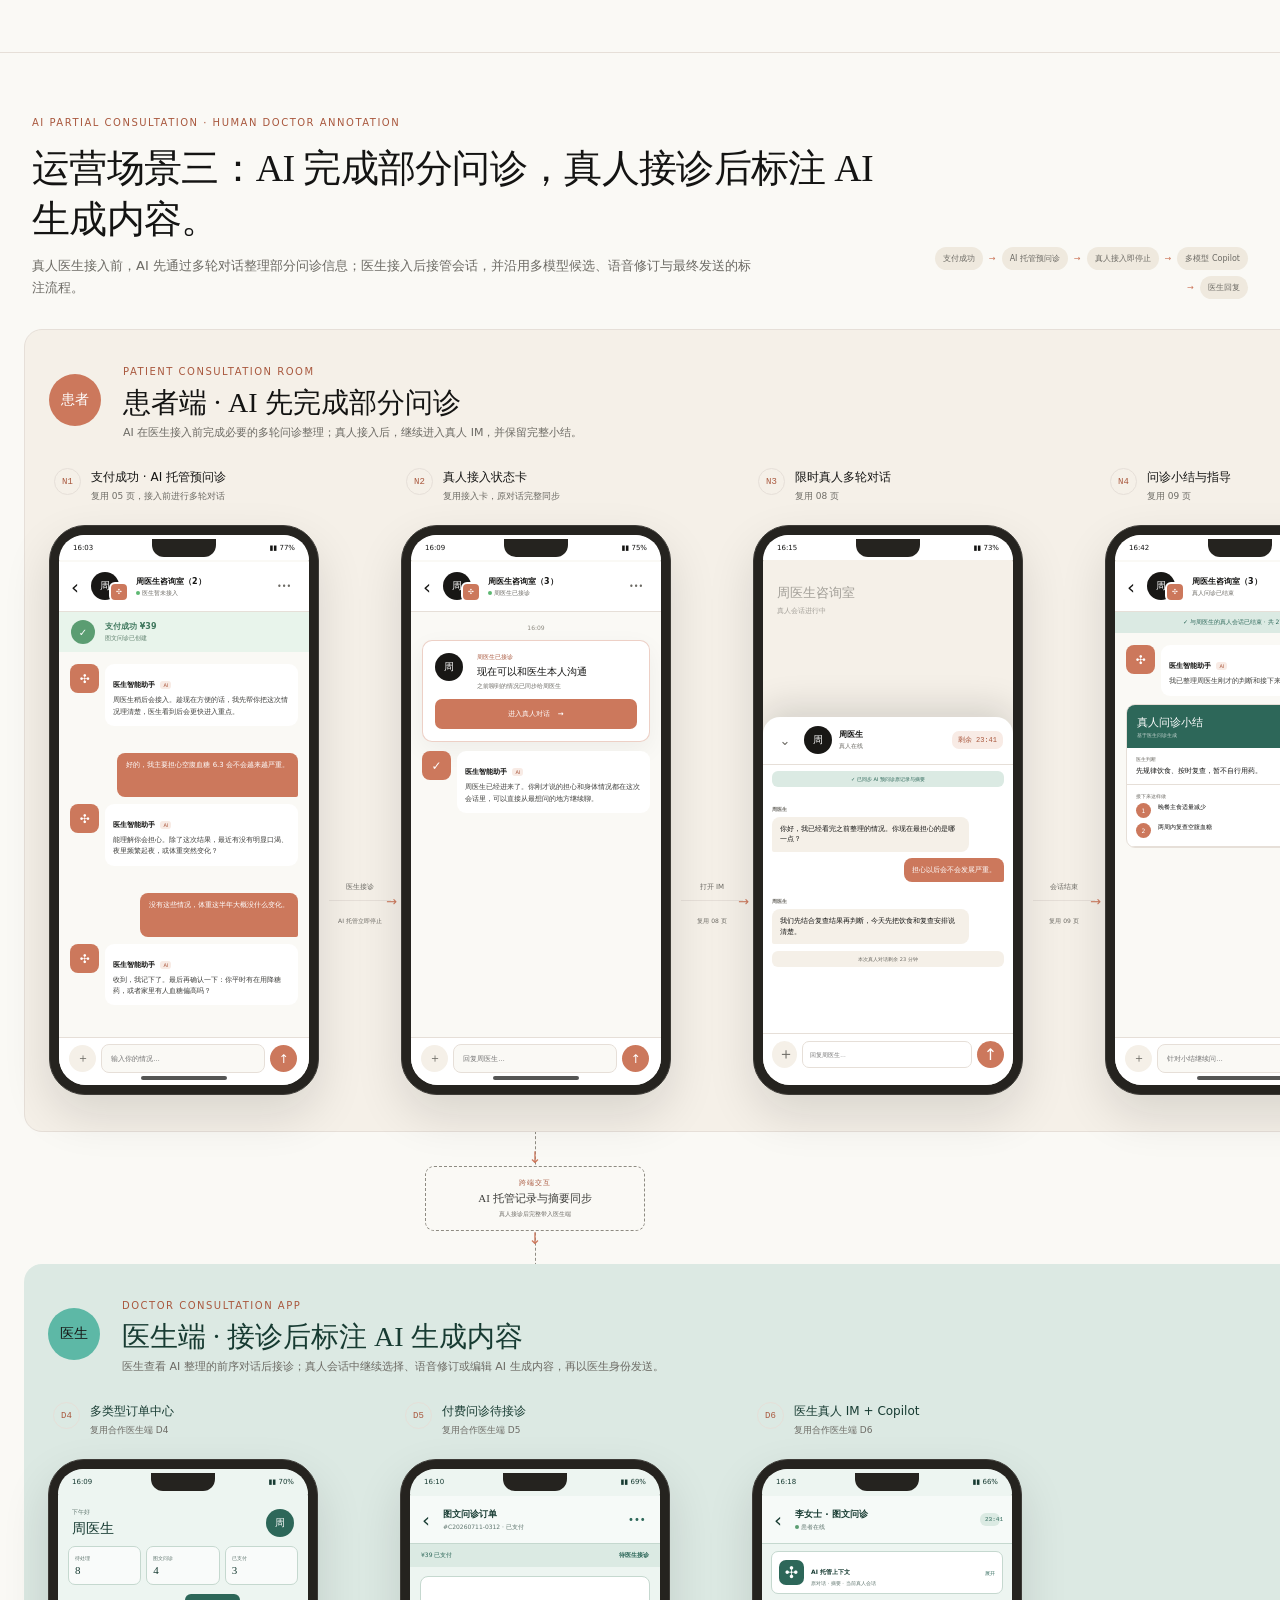
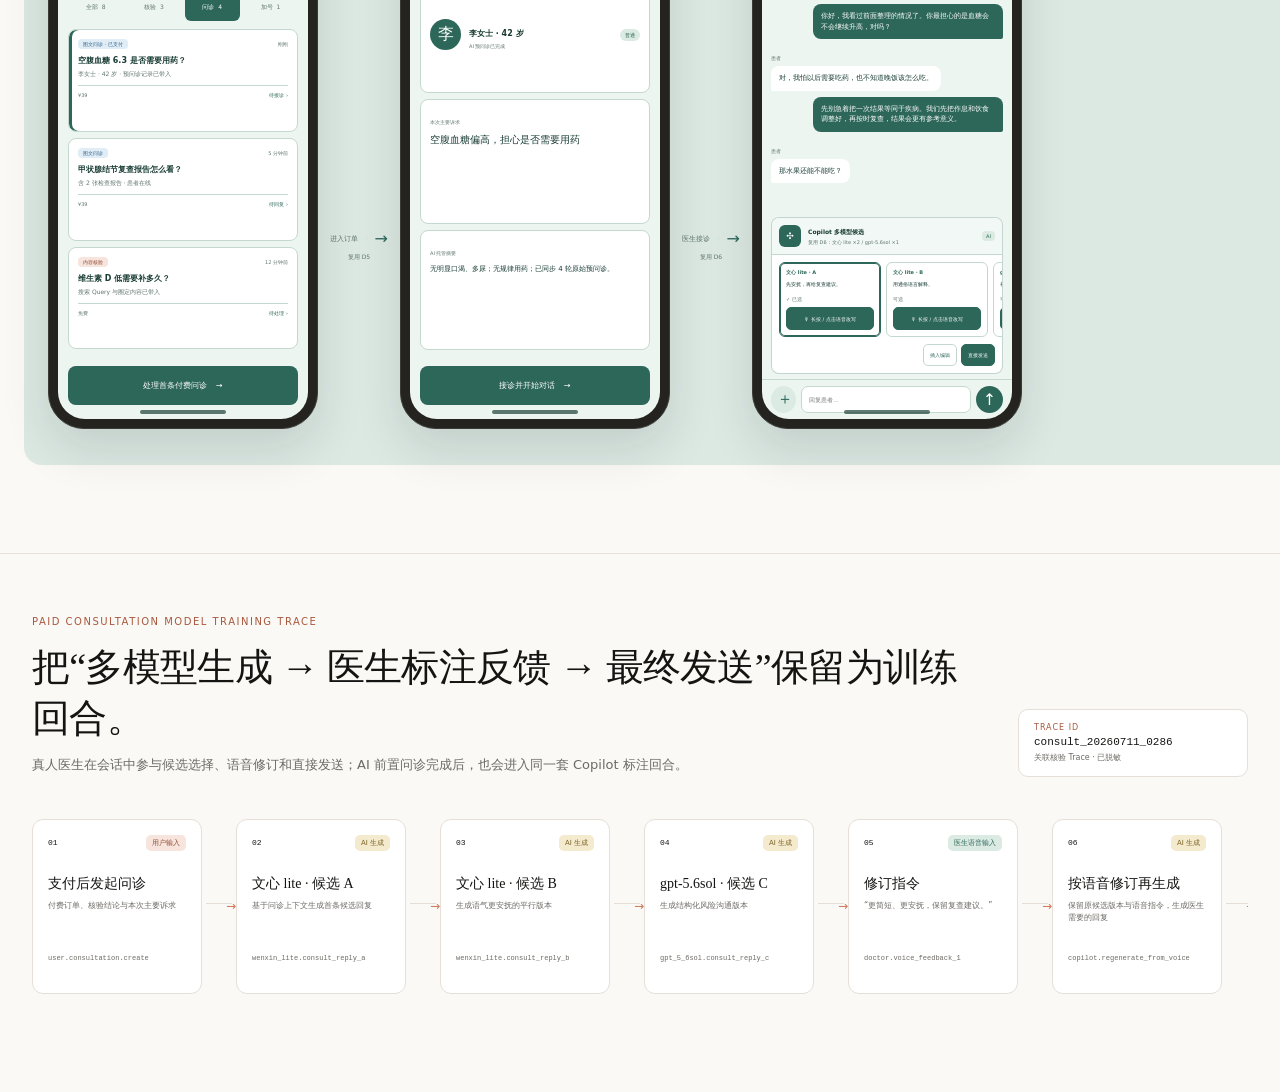
==== commit d5681d01: "Publish blueprint v9 source" ====
--- a/web/index.html
+++ b/web/index.html
@@ -6,7 +6,7 @@
     <meta name="theme-color" content="#faf9f5" />
     <meta name="description" content="安诊真人医生核验服务双端移动流程设计" />
     <title>安诊 · 双端移动服务蓝图</title>
-    <link rel="stylesheet" href="styles.css" />
+    <link rel="stylesheet" href="styles.css?v=blueprint-v9" />
   </head>
   <body>
     <header class="topbar">
@@ -23,9 +23,8 @@
 
     <main id="top">
       <section class="intro">
-        <span class="eyebrow">MOBILE SERVICE BLUEPRINT · V1.0</span>
-        <h1>从搜索疑虑，到医生确认。</h1>
-        <p>每一屏只推进一个决定：AI 缩短表达成本，真人医生保留最终判断。</p>
+        <span class="eyebrow">MOBILE SERVICE BLUEPRINT · CO-PILOT ROUTING V2.0</span>
+        <h1>运营场景一：真人医生核验百看内容。</h1>
         <div class="flow-summary" aria-label="流程摘要">
           <span>搜索触发</span><b>→</b><span>直接提交真人医生</span><b>→</b><span>真人处理</span><b>→</b><span>回答与问诊转化</span>
         </div>
@@ -36,8 +35,8 @@
           <section class="lane patient-lane" data-lane="patient">
             <header class="lane-header">
               <div class="lane-role patient-role"><span>患者</span></div>
-              <div><span class="eyebrow">PATIENT APP</span><h2>面向患者的咨询室</h2><p>承接疑虑、收集关键信息、反馈进度、呈现医生判断。</p></div>
-              <div class="lane-count">4 个移动界面</div>
+              <div><span class="eyebrow">PATIENT APP</span><h2>面向患者的咨询室</h2><p>承接搜索疑虑、原样提交核验内容、等待并呈现真人医生判断。</p></div>
+              <div class="lane-count">3 个移动界面</div>
             </header>
 
             <div class="flow-grid patient-grid">
@@ -46,10 +45,10 @@
                 <div class="phone-shell patient-phone">
                   <div class="phone-top"><span>14:28</span><i></i><span>▮▮ 86%</span></div>
                   <div class="phone-screen search-screen">
-                    <div class="search-nav"><span class="back">‹</span><div><b>B</b><span>空腹血糖6.3正常吗</span></div><em>•••</em></div>
-                    <div class="search-source">百度健康 · 搜索结果</div>
+                    <div class="search-nav"><span class="back">‹</span><div><b>百</b><span>空腹血糖6.3正常吗</span></div><em>•••</em></div>
+                    <div class="search-source">百看 · 搜索结果</div>
                     <article class="result-card">
-                      <span class="source-badge">百科 · 三甲医生审校</span>
+                      <span class="source-badge">百看 · 三甲医生审校</span>
                       <h3>空腹血糖正常值及异常范围</h3>
                       <p>成年人空腹血糖通常为 3.9～6.1 mmol/L。6.1～7.0 之间时，可能属于空腹血糖受损……</p>
                       <div class="content-fade"><i></i><i></i></div>
@@ -68,7 +67,7 @@
               <div class="connector patient-connector" aria-label="分配医生并带入上下文"><span>分配医生</span><i></i><b>→</b><small>Query + 核验内容自动带入</small></div>
 
               <article class="phone-step" id="step-p2" data-index="2">
-                <div class="step-caption"><span>02</span><div><strong>直接提交真人医生</strong><small>要验证的信息原样进入医生待办</small></div></div>
+                <div class="step-caption"><span>02</span><div><strong>咨询室等待真人核验</strong><small>信息原样送达，林医生正在查看</small></div></div>
                 <div class="phone-shell patient-phone">
                   <div class="phone-top"><span>14:28</span><i></i><span>▮▮ 86%</span></div>
                   <div class="phone-screen room-screen">
@@ -77,52 +76,23 @@
                     <div class="chat-body">
                       <div class="group-system">林夏医生、医生智能助手和你已进入咨询室</div>
                       <div class="query-bubble context-pack">
-                        <div class="context-head"><span>来自百度搜索 · 已带入咨询室</span><b>查看原文 ›</b></div>
+                        <div class="context-head"><span>来自百看搜索 · 已带入咨询室</span><b>查看原文 ›</b></div>
                         <label>你的搜索问题</label><strong>空腹血糖 6.3 正常吗？</strong>
-                        <div class="source-preview"><span>百度百科 · 空腹血糖正常值及异常范围</span><p>“空腹血糖在 6.1～7.0 mmol/L 之间时，可能属于空腹血糖受损……”</p></div>
-                        <div class="context-meta"><span>百科内容</span><span>三甲医生审校</span><span>已截取疑虑段落</span></div>
+                        <div class="source-preview"><span>百看 · 空腹血糖正常值及异常范围</span><p>“空腹血糖在 6.1～7.0 mmol/L 之间时，可能属于空腹血糖受损……”</p></div>
+                        <div class="context-meta"><span>百看内容</span><span>三甲医生审校</span><span>已截取疑虑段落</span></div>
                       </div>
-                      <div class="ai-row"><div class="mini-ai">✓</div><span><strong>已提交给林医生</strong><p>你想验证的百科段落和搜索问题已原样发送给真人医生。无需再补充信息，医生处理后会直接在这里回复。</p></span></div>
-                                            <div class="live-dialogue" id="liveDialogue" hidden></div>
-                                            <div class="question-panel waiting-panel">
-                                              <div class="q-progress"><span>等待真人处理</span><b>预计 3 分钟内</b></div>
-                                              <i class="progress-bar"></i>
-                                              <h3>林医生正在查看这段内容</h3>
-                                              <button class="selected" type="button">百科原文与搜索 Query 已同步</button>
-                                              <button type="button">用户无需填写补充信息</button>
-                                              <button type="button">有回复后自动提醒</button>
-                                            </div>
-                                            <button class="primary-action" id="submitCheckBtn" type="button">已提交，等待医生回复</button>
-                      <div class="scroll-hint">上下滑动查看完整对话</div>
-                    </div>
-                    <form class="chat-composer" data-reply="收到，我会把这条信息一起整理给林医生。我们继续补充下面的信息就好。"><button type="button" aria-label="添加内容">＋</button><input autocomplete="off" placeholder="和医生、智能助手说点什么…" /><button class="send-chat" type="submit" aria-label="发送">↑</button></form>
-                  </div>
-                  <div class="home-indicator"></div>
-                </div>
-              </article>
-
-              <div class="connector patient-connector"><span>提交成功</span><i></i><b>→</b><small>即时反馈，不让用户猜进度</small></div>
-
-              <article class="phone-step" id="step-p3" data-index="3">
-                <div class="step-caption"><span>03</span><div><strong>医生核验中</strong><small>等待也有明确状态</small></div></div>
-                <div class="phone-shell patient-phone">
-                  <div class="phone-top"><span>14:30</span><i></i><span>▮▮ 84%</span></div>
-                  <div class="phone-screen room-screen">
-                    <header class="room-head group-room-head"><span>‹</span><div class="group-avatars"><div class="doctor-avatar">林</div><div class="assistant-avatar">✣</div></div><div><strong>林医生咨询室（3）</strong><small><i></i> 林医生 · 医生智能助手 · 你</small></div><em>•••</em></header>
-                    <div class="trust-line">✓ 真人医生与智能助手共同服务 · 隐私加密保护</div>
-                    <div class="chat-body waiting-body">
-                      <div class="my-summary"><strong>我已补充</strong><p>晨起空腹 10 小时 · 首次发现偏高 · 母亲有糖尿病</p></div>
-                      <div class="ai-row"><div class="mini-ai">✣</div><span><strong>医生智能助手 <em>AI</em></strong><p>好，百科内容、血糖 6.3 和这 3 项信息已一起送给林医生。我会在这里同步进度，医生回复后马上提醒你。</p></span></div>
-                      <div class="waiting-panel">
+                      <div class="ai-row"><div class="mini-ai">✓</div><span><strong>已提交给林医生</strong><p>搜索问题和你圈定的百看段落已原样发送。本环节不做 AI 追问，林医生会直接核验并回复。</p></span></div>
+                      <div class="waiting-panel direct-doctor-waiting">
                         <div class="orbit"><div class="doctor-avatar">林</div><i></i></div>
                         <strong>林医生正在核验</strong>
-                        <p>会结合你的个人情况判断，请稍等片刻</p>
+                        <p>医生正结合你提交的核验内容判断，请稍等片刻</p>
                         <span>预计 3 分钟内回复</span>
                         <div class="waiting-steps"><b class="done">✓ 信息已送达</b><i></i><b class="active">医生查看中</b><i></i><b>回答送达</b></div>
                       </div>
                       <div class="soft-tip">可退出此页面，医生回复后会通过消息通知你</div>
-                    </div>
-                    <form class="chat-composer" data-reply="收到，我会把这条补充同步给林医生。核验还在进行，回复后我马上告诉你。"><button type="button" aria-label="添加内容">＋</button><input autocomplete="off" placeholder="继续补充，智能助手会及时回应…" /><button class="send-chat" type="submit" aria-label="发送">↑</button></form>
+                      <div class="scroll-hint">上下滑动查看完整对话</div>
+                    </div>
+                    <form class="chat-composer" data-reply="收到，这条消息会原样同步给林医生，不会触发 AI 补充追问。"><button type="button" aria-label="添加内容">＋</button><input autocomplete="off" placeholder="补充给真人医生（可选）…" /><button class="send-chat" type="submit" aria-label="发送">↑</button></form>
                   </div>
                   <div class="home-indicator"></div>
                 </div>
@@ -140,8 +110,8 @@
                     <div class="chat-body">
                       <div class="doctor-label"><div class="doctor-avatar">林</div><span><strong>林夏 主任医师</strong><small>已实名认证 · 15:02</small></span></div>
                       <article class="doctor-answer">
-                        <header><span>医生核验结论</span><strong>百科内容基本准确，但要结合复查判断。</strong></header>
-                        <p>单次 6.3 不能诊断糖尿病。结合首次发现偏高且有家族史，建议 1～2 周内复查。</p>
+                        <header><span>医生核验结论</span><strong>百看内容基本准确，但要结合复查判断。</strong></header>
+                        <p>单次 6.3 不能诊断糖尿病。建议确认检测条件，并在 1～2 周内复查后再结合完整情况判断。</p>
                         <ul><li><b>1</b>复查空腹血糖</li><li><b>2</b>加查糖化血红蛋白</li><li><b>3</b>反复偏高到内分泌科</li></ul>
                         <div class="doctor-sign">林夏医生</div>
                       </article>
@@ -159,10 +129,10 @@
           <section class="handoff-zone" aria-label="患者端与医生端交互">
             <div class="handoff-line submit-line" id="bridge-submit">
               <span class="arrow-down">↓</span>
-              <div><i>跨端交互 A</i><strong>提交真人 Check 服务单</strong><small>搜索 Query + 核验内容 + 3 项个性化信息</small></div>
+              <div><i>跨端交互 A</i><strong>提交真人 Check 服务单</strong><small>搜索 Query + 圈定百看内容原样送达</small></div>
               <span class="arrow-down">↓</span>
             </div>
-            <div class="handoff-center"><span>AI 结构化信息</span><i></i><span>真人承担判断</span></div>
+            <div class="handoff-center"><span>搜索上下文原样带入</span><i></i><span>真人承担判断</span></div>
             <div class="handoff-line response-line" id="bridge-response">
               <span class="arrow-up">↑</span>
               <div><i>跨端交互 B</i><strong>医生核验回答送达</strong><small>医生最终确认内容 + 服务完成状态</small></div>
@@ -174,7 +144,7 @@
             <header class="lane-header">
               <div class="lane-role doctor-role"><span>医生</span></div>
               <div><span class="eyebrow">DOCTOR APP</span><h2>医生使用的医生端</h2><p>快速理解服务单、用 Copilot 降低书写成本、由医生确认发送。</p></div>
-              <div class="lane-count">3 个移动界面</div>
+              <div class="lane-count">2 个移动界面</div>
             </header>
 
             <div class="flow-grid doctor-grid">
@@ -190,7 +160,7 @@
                     <div class="order-overview"><div><span>待处理</span><strong>8</strong></div><div><span>今日完成</span><strong>12</strong></div><div><span>平均响应</span><strong>2′16″</strong></div></div>
                     <div class="order-tabs"><button class="active" type="button">全部 <i>8</i></button><button type="button">核验 <i>3</i></button><button type="button">问诊 <i>4</i></button><button type="button">加号 <i>1</i></button></div>
                     <div class="order-list">
-                      <article class="mobile-order active-order"><header><span class="order-type check-type">内容核验</span><time>刚刚</time></header><strong>空腹血糖 6.3 正常吗？</strong><p>百度百科内容核验 · 已补充 3 项信息</p><footer><span>女 · 46 岁</span><b>待处理 ›</b></footer></article>
+                      <article class="mobile-order active-order"><header><span class="order-type check-type">内容核验</span><time>刚刚</time></header><strong>空腹血糖 6.3 正常吗？</strong><p>百看内容核验 · 搜索上下文已原样带入</p><footer><span>女 · 46 岁</span><b>待处理 ›</b></footer></article>
                       <article class="mobile-order"><header><span class="order-type consult-type">图文问诊</span><time>3 分钟前</time></header><strong>甲状腺结节复查报告怎么看？</strong><p>患者追问 · 含 2 张检查报告</p><footer><span>女 · 38 岁</span><b>待回复 ›</b></footer></article>
                       <article class="mobile-order"><header><span class="order-type plus-type">门诊加号</span><time>8 分钟前</time></header><strong>希望加下周二上午的专家号</strong><p>既往就诊患者 · 资料已确认</p><footer><span>男 · 52 岁</span><b>待确认 ›</b></footer></article>
                       <button class="teal-button flow-trigger" data-target="step-d2" type="button">处理首条核验订单 <span>→</span></button>
@@ -211,59 +181,23 @@
                     <section class="doctor-info-sheet">
                       <div class="sheet-head"><span>用户 Check 信息</span><b>女 · 46 岁</b></div>
                       <div class="info-block"><label>用户 Query</label><h3>空腹血糖 6.3 正常吗？</h3></div>
-                      <div class="info-block"><label>想核验的百科内容</label><small>百度百科 · 空腹血糖正常值及异常范围</small><blockquote>“成年人空腹血糖正常范围通常为 3.9～6.1 mmol/L。空腹血糖在 6.1～7.0 mmol/L 之间时，可能属于空腹血糖受损。”</blockquote></div>
-                      <div class="info-block"><label>用户补充信息</label><dl><div><dt>测量条件</dt><dd>晨起空腹 10 小时</dd></div><div><dt>既往情况</dt><dd>首次发现偏高</dd></div><div><dt>风险因素</dt><dd>母亲有糖尿病</dd></div></dl></div>
+                      <div class="info-block"><label>想核验的百看内容</label><small>百看 · 空腹血糖正常值及异常范围</small><blockquote>“成年人空腹血糖正常范围通常为 3.9～6.1 mmol/L。空腹血糖在 6.1～7.0 mmol/L 之间时，可能属于空腹血糖受损。”</blockquote></div>
                     </section>
-                    <div class="copilot-inline-head"><div class="copilot-icon">✣</div><span><strong>Copilot 预生成回复</strong><small>2 个文心 lite + 1 个 gpt-5.6sol · 点击选择</small></span></div>
-                                        <div class="full-draft-carousel">
-                                          <button class="full-draft compact-draft selected" type="button" data-reply="这段百科内容基本准确。你这次空腹血糖 6.3 mmol/L 略高于一般参考上限，但单次结果不能诊断糖尿病，更适合理解为需要复查确认。\n\n建议保持正常饮食，1～2 周内复查空腹血糖，并同步检查糖化血红蛋白（HbA1c）。如果复查仍 ≥6.1 mmol/L，再到内分泌科进一步评估。">
-                                            <header><span><i>A</i><strong>文心 lite · 简明结论</strong></span><b>✓ 已选择</b></header>
-                                            <p>这段百科内容基本准确。空腹血糖 6.3 mmol/L 略高于一般参考上限，但单次结果不能诊断糖尿病。</p>
-                                            <p>建议 1～2 周内复查空腹血糖，并同步检查糖化血红蛋白（HbA1c）。</p>
-                                            <footer><span>边界清楚</span><span>适合快速回复</span><button class="voice-edit" type="button">语音编辑</button></footer>
-                                          </button>
-                                          <button class="full-draft compact-draft" type="button" data-reply="先不用太紧张。这段百科对正常范围和空腹血糖受损的描述基本没问题，但你这次 6.3 mmol/L 只能说明结果偏高，需要结合采血条件和复查结果判断。\n\n如果近期熬夜、感染、压力大或饮食变化明显，也可能影响一次结果。建议按正常饮食生活 1～2 周后复查空腹血糖和 HbA1c。">
-                                            <header><span><i>B</i><strong>文心 lite · 安抚解释</strong></span><b>可选</b></header>
-                                            <p>先不用太紧张。百科对范围的描述基本没问题，但这次 6.3 只能说明偏高，需要复查确认。</p>
-                                            <p>近期熬夜、感染、压力或饮食变化也可能影响结果。</p>
-                                            <footer><span>语气温和</span><span>解释更充分</span><button class="voice-edit" type="button">语音编辑</button></footer>
-                                          </button>
-                                          <button class="full-draft compact-draft" type="button" data-reply="从你提供的信息看，6.3 mmol/L 落在空腹血糖受损区间附近，百科原文可以作为参考，但不能替代诊断。更稳妥的处理是复核检测条件、重复检测，并结合 HbA1c 判断近 2～3 个月血糖水平。\n\n如果复查仍偏高，或伴有口渴、多尿、体重下降等症状，应尽快到内分泌科就诊。">
-                                            <header><span><i>C</i><strong>gpt-5.6sol · 结构化建议</strong></span><b>可选</b></header>
-                                            <p>6.3 mmol/L 落在空腹血糖受损区间附近。百科可作参考，但不能替代诊断。</p>
-                                            <p>建议复核检测条件、重复检测，并结合 HbA1c 判断近 2～3 个月血糖水平。</p>
-                                            <footer><span>结构完整</span><span>风险提示清楚</span><button class="voice-edit" type="button">语音编辑</button></footer>
-                                          </button>
-                                        </div>
-                        <p>你看到的百科表述总体没有问题，但“可能属于空腹血糖受损”并不等于已经患糖尿病。空腹血糖 6.3 mmol/L 属于偏高，需要结合检测条件和复查结果判断。</p>
-                        <p>这次是在规范空腹状态下检测，加上母亲有糖尿病，建议 1～2 周后复查空腹血糖和糖化血红蛋白。目前不用过度焦虑，也不建议自行用药。</p>
-                      </button>
-                    </div>
-                    <div class="carousel-guide"><i class="active"></i><i></i><span>左右滑动查看完整回答</span></div>
-                    <div class="quick-send-bar"><span><small>已选回答 A</small><strong>可直接发送或编辑</strong></span><button class="ghost-clinic flow-trigger" data-target="step-d3" type="button">编辑</button><button class="teal-button flow-trigger" data-target="bridge-response" type="button">直接发送</button></div>
+                    <section class="doctor-copilot-reply check-copilot">
+                      <header><div class="copilot-icon">✣</div><div><strong>Copilot 多模型候选</strong><small>文心 lite ×2 / gpt-5.6sol ×1 · 与真人问诊 D6 保持一致</small></div><span>AI</span></header>
+                      <div class="live-model-candidates">
+                        <div class="live-model-card selected" data-check-reply="这段百看内容关于一般参考范围的表述基本准确。单次 6.3 mmol/L 不能作为诊断依据，建议确认检测条件后在 1～2 周内复查。" role="button" tabindex="0"><span>文心 lite · A</span><p>百看内容可作一般参考；建议确认检测条件后复查。</p><small>✓ 已选</small><button class="voice-edit" data-voice-target="check" data-source="文心 lite · A" type="button">🎙 长按 / 点击语音改写</button></div>
+                        <div class="live-model-card" data-check-reply="先不用太紧张。百看内容可以参考，但一次结果仍要结合检测条件和复查结果判断，保持正常作息后复查即可。" role="button" tabindex="0"><span>文心 lite · B</span><p>先安抚，再解释单次结果与复查边界。</p><small>可选</small><button class="voice-edit" data-voice-target="check" data-source="文心 lite · B" type="button">🎙 长按 / 点击语音改写</button></div>
+                        <div class="live-model-card" data-check-reply="百看内容不能替代个体诊断。若重复检测仍偏高，或伴有明显不适，建议及时线下就诊并进一步检查。" role="button" tabindex="0"><span>gpt-5.6sol · C</span><p>强调风险边界、复查与线下就医建议。</p><small>可选</small><button class="voice-edit" data-voice-target="check" data-source="gpt-5.6sol · C" type="button">🎙 长按 / 点击语音改写</button></div>
+                      </div>
+                      <div class="voice-command-card compact-voice"><span>对任一候选长按 / 点击语音键</span><b>“语气更安抚，不提具体阈值，保留复查建议。”</b></div>
+                      <footer><button type="button">语音改写后自动更新候选</button><button class="flow-trigger" data-target="bridge-response" type="button">直接发送</button></footer>
+                    </section>
                   </div>
                   <div class="home-indicator dark-indicator"></div>
                 </div>
               </article>
 
-              <div class="connector doctor-connector"><span>需要调整时</span><i></i><b>→</b><small>一键进入轻量编辑</small></div>
-
-              <article class="phone-step" id="step-d3" data-index="7">
-                <div class="step-caption"><span>07</span><div><strong>轻量编辑并发送</strong><small>常用修改一触即达</small></div></div>
-                <div class="phone-shell doctor-phone">
-                  <div class="phone-top dark-top"><span>14:32</span><i></i><span>▮▮ 70%</span></div>
-                  <div class="phone-screen doctor-mobile editor-mobile">
-                    <header class="doctor-nav"><span>‹</span><div><strong>语音编辑回复</strong><small>可直接说出需要修正的地方</small></div><em>✓</em></header>
-                    <div class="edit-label"><span>AI 回复卡</span><button type="button" id="editReplyBtn">语音编辑</button></div>
-                    <textarea id="doctorReplyText">这段百科内容基本准确。你这次空腹血糖 6.3 mmol/L 高于一般参考上限，但单次结果不能诊断糖尿病，更符合“需要复查确认”的情况。
-
-结合你是首次发现偏高、且有糖尿病家族史，建议保持正常饮食，1～2 周内复查空腹血糖，并同时检查糖化血红蛋白（HbA1c）。如果复查仍 ≥6.1 mmol/L，建议到内分泌科进一步评估。</textarea>
-                    <div class="smart-check"><span>✣ Copilot 检查完成</span><b>可先语音补充修改方向，再生成符合医生表达习惯的回复</b></div>
-                    <div class="send-confirm simple-send"><button class="teal-button flow-trigger" data-target="bridge-response" id="sendReplyBtn" type="button">发送给患者 <span>↑</span></button></div>
-                  </div>
-                  <div class="home-indicator dark-indicator"></div>
-                </div>
-              </article>
             </div>
           </section>
         </div>
@@ -274,7 +208,7 @@
           <div>
             <span class="eyebrow">MODEL TRAINING TRACE</span>
             <h2 id="traceTitle">一次真人核验，沉淀一条可训练轨迹。</h2>
-            <p>从用户带入疑虑，到医生最终发送，每一次输入、生成、选择和修改，都能形成带上下文与人类反馈的训练数据。</p>
+            <p>核验不做 AI 补充追问：直接记录用户输入、三路模型候选、医生语音修订与最终发送动作。</p>
           </div>
           <div class="trace-id"><span>TRACE ID</span><strong>check_20260711_0842</strong><small>已脱敏 · 已获授权 · 可追溯</small></div>
         </header>
@@ -283,71 +217,71 @@
           <article class="trace-event user-event">
             <header><span>01</span><b>用户输入</b></header>
             <strong>发起 Check</strong>
-            <p>搜索 Query、百科来源、疑虑段落</p>
+            <p>搜索 Query、百看来源、疑虑段落</p>
             <code>user.check.create</code>
           </article>
           <div class="trace-arrow"><i></i><span>→</span></div>
           <article class="trace-event assistant-event">
-            <header><span>02</span><b>AI 回复</b></header>
-            <strong>理解并承接</strong>
-            <p>复述关注点、说明流程与提问价值</p>
-            <code>assistant.reply</code>
+            <header><span>02</span><b>系统事件</b></header>
+            <strong>提交真人待办</strong>
+            <p>不再生成补充问题，原始上下文进入真人医生待办</p>
+            <code>system.check.dispatch</code>
           </article>
           <div class="trace-arrow"><i></i><span>→</span></div>
           <article class="trace-event question-event">
-            <header><span>03</span><b>AI 追问</b></header>
-            <strong>测量条件</strong>
-            <p>“这次 6.3 mmol/L 是在什么情况下测的？”</p>
-            <code>question.measurement_context</code>
+            <header><span>03</span><b>AI 生成</b></header>
+            <strong>文心 lite · 候选 A</strong>
+            <p>基于搜索 Query 与圈定内容生成简明核验回复</p>
+            <code>wenxin_lite.reply_a</code>
           </article>
           <div class="trace-arrow"><i></i><span>→</span></div>
           <article class="trace-event user-event">
-            <header><span>04</span><b>用户输入</b></header>
-            <strong>回答测量条件</strong>
-            <p>“晨起空腹 10 小时测的。”</p>
-            <code>answer.measurement_context</code>
+            <header><span>04</span><b>AI 生成</b></header>
+            <strong>文心 lite · 候选 B</strong>
+            <p>生成安抚解释版本，保留边界与复查建议</p>
+            <code>wenxin_lite.reply_b</code>
           </article>
           <div class="trace-arrow"><i></i><span>→</span></div>
           <article class="trace-event question-event">
-            <header><span>05</span><b>AI 追问</b></header>
-            <strong>既往血糖情况</strong>
-            <p>“以前是否出现过血糖偏高？”</p>
-            <code>question.glucose_history</code>
+            <header><span>05</span><b>AI 生成</b></header>
+            <strong>gpt-5.6sol · 候选 C</strong>
+            <p>生成结构化风险沟通版本，供医生横向比较</p>
+            <code>gpt_5_6sol.reply_c</code>
           </article>
           <div class="trace-arrow"><i></i><span>→</span></div>
           <article class="trace-event user-event">
-            <header><span>06</span><b>用户输入</b></header>
-            <strong>回答既往情况</strong>
-            <p>“第一次发现偏高。”</p>
-            <code>answer.glucose_history</code>
+            <header><span>06</span><b>医生语音输入</b></header>
+            <strong>语音修订指令</strong>
+            <p>“语气更安抚，不提具体阈值，保留复查建议。”</p>
+            <code>doctor.voice_feedback</code>
           </article>
           <div class="trace-arrow"><i></i><span>→</span></div>
           <article class="trace-event question-event">
-            <header><span>07</span><b>AI 追问</b></header>
-            <strong>高风险因素</strong>
-            <p>“你是否有糖尿病家族史等高风险因素？”</p>
-            <code>question.risk_factors</code>
+            <header><span>07</span><b>AI 生成</b></header>
+            <strong>修订后候选</strong>
+            <p>保留原候选上下文，按医生语音要求重新生成</p>
+            <code>copilot.regenerate_from_voice</code>
           </article>
           <div class="trace-arrow"><i></i><span>→</span></div>
           <article class="trace-event user-event">
-            <header><span>08</span><b>用户输入</b></header>
-            <strong>回答风险因素</strong>
-            <p>“母亲有糖尿病。”</p>
-            <code>answer.risk_factors</code>
+            <header><span>08</span><b>医生动作</b></header>
+            <strong>选择并编辑</strong>
+            <p>选择候选、确认修改差异与最终回答</p>
+            <code>doctor.select_and_edit</code>
           </article>
           <div class="trace-arrow"><i></i><span>→</span></div>
           <article class="trace-event copilot-event">
-            <header><span>09</span><b>Copilot 生成</b></header>
-            <strong>候选回答 A / B</strong>
-            <p>完整上下文、模型版本与生成参数</p>
-            <code>copilot.candidates</code>
+            <header><span>09</span><b>医生动作</b></header>
+            <strong>最终发送</strong>
+            <p>以真人医生身份向患者发送核验回答</p>
+            <code>doctor.finalize</code>
           </article>
           <div class="trace-arrow"><i></i><span>→</span></div>
           <article class="trace-event doctor-event">
-            <header><span>10</span><b>医生动作</b></header>
-            <strong>直发 / 编辑后发</strong>
-            <p>选择结果、修改差异与最终回答</p>
-            <code>doctor.finalize</code>
+            <header><span>10</span><b>系统事件</b></header>
+            <strong>回答送达</strong>
+            <p>回传患者咨询室，并生成后续问诊入口</p>
+            <code>system.check.delivered</code>
           </article>
         </div>
       </section>
@@ -356,10 +290,10 @@
         <header class="extension-header">
           <div>
             <span class="eyebrow">PAID CONSULTATION · AFTER STEP 04</span>
-            <h2 id="consultationTitle">从核验升级为一次完整真人问诊。</h2>
-            <p>圈定一部分合作医生全程参与 AI 回答的标注反馈；用户支付诊费后，直接等待真人接入，医生接诊时开启限时真人 IM，结束后回到咨询室沉淀问诊小结。</p>
+            <h2 id="consultationTitle">运营场景二：真人医生全流程标注 AI 生成内容。</h2>
+            <p>用户支付后直接等待真人医生接入；从第一轮沟通开始，AI 为每次回复提供多模型候选，真人医生选择、语音修订或编辑后发送，沉淀完整标注回合。</p>
           </div>
-          <div class="extension-path"><span>支付成功</span><b>→</b><span>等待真人接入</span><b>→</b><span>合作医生参与标注</span><b>→</b><span>限时 IM</span><b>→</b><span>小结指导</span></div>
+          <div class="extension-path"><span>支付成功</span><b>→</b><span>等待真人接入</span><b>→</b><span>真人标注 AI 生成</span><b>→</b><span>限时 IM</span><b>→</b><span>小结指导</span></div>
         </header>
 
         <div class="extension-viewport" id="extensionViewport">
@@ -368,7 +302,7 @@
               <header class="lane-header compact-lane-header">
                 <div class="lane-role patient-role"><span>患者</span></div>
                 <div><span class="eyebrow">PATIENT CONSULTATION ROOM</span><h2>患者端 · 付费问诊延展</h2><p>咨询室始终是主容器，真人 IM 只在医生接诊后临时打开。</p></div>
-                <div class="lane-count">5 个移动界面</div>
+                <div class="lane-count">3 个移动界面</div>
               </header>
 
               <div class="extension-grid patient-extension-grid">
@@ -380,7 +314,7 @@
                       <header class="room-head group-room-head"><span>‹</span><div class="group-avatars"><div class="doctor-avatar">林</div><div class="assistant-avatar">✣</div></div><div><strong>林医生咨询室（3）</strong><small><i></i> 等待林医生接诊</small></div><em>•••</em></header>
                       <div class="payment-success-tip"><span>✓</span><div><strong>支付成功 ¥39</strong><small>图文问诊已创建 · 24 小时有效</small></div></div>
                       <div class="chat-body">
-                        <div class="ai-row"><div class="mini-ai">✣</div><span><strong>医生智能助手 <em>AI</em></strong><p>问诊已经创建，我正在通知林医生接诊。等待这段时间，我先帮你把最想解决的问题整理好，医生进来就能直接聊重点。</p></span></div>
+                        <div class="ai-row"><div class="mini-ai">✓</div><span><strong>已通知林医生</strong><p>图文问诊已创建，正在等待真人医生接入。接诊后，医生会在每轮沟通中确认 AI 生成的回复。</p></span></div>
                         <div class="accept-wait-card">
                           <div class="wait-doctor"><div class="doctor-avatar">林</div><i></i></div>
                           <div><strong>等待林医生接诊</strong><p>已通知医生 · 通常 5 分钟内响应</p></div>
@@ -388,60 +322,19 @@
                           <footer><i class="done"></i><b>订单已创建</b><em></em><i class="active"></i><b>等待接诊</b><em></em><i></i><b>开始问诊</b></footer>
                         </div>
                         <div class="wait-note">可退出当前页面，医生接诊后会通过消息提醒</div>
-                      </div>
-                      <form class="chat-composer" data-reply="收到，我会把这条信息放进预问诊摘要，林医生接诊后可以直接看到。"><button type="button">＋</button><input placeholder="等待时也可以继续补充…" /><button class="send-chat" type="submit">↑</button></form>
-                    </div>
-                    <div class="home-indicator"></div>
-                  </div>
-                </article>
-
-                <div class="connector patient-connector"><span>等待期间</span><i></i><b>→</b><small>不追加 AI 追问，等待真人接入</small></div>
-
-                <article class="phone-step" id="step-p6">
-                  <div class="step-caption"><span>06</span><div><strong>等待合作医生接入</strong><small>AI 不再追问，保留支付与核验上下文</small></div></div>
-                  <div class="phone-shell patient-phone">
-                    <div class="phone-top"><span>15:08</span><i></i><span>▮▮ 78%</span></div>
-                    <div class="phone-screen room-screen">
-                      <header class="room-head group-room-head"><span>‹</span><div class="group-avatars"><div class="doctor-avatar">林</div><div class="assistant-avatar">✣</div></div><div><strong>林医生咨询室（3）</strong><small><i></i> 智能助手预问诊中</small></div><em>•••</em></header>
-                      <div class="preconsult-banner"><span>✣</span><div><strong>接诊前预问诊</strong><small>你的回答会整理给林医生</small></div><b>2 / 3</b></div>
-                      <div class="chat-body preconsult-chat">
-                        <div class="ai-row"><div class="mini-ai">✣</div><span><strong>医生智能助手 <em>AI</em></strong><p>这次问诊，你最想让林医生帮你解决什么？</p></span></div>
-                        <div class="patient-chat-bubble">主要想知道饮食怎么调，还需不需要吃药。</div>
-                        <div class="ai-row"><div class="mini-ai">✣</div><span><strong>医生智能助手 <em>AI</em></strong><p>明白。最近有明显口渴、多尿或体重下降吗？</p></span></div>
-                        <div class="patient-chat-bubble">都没有。</div>
-                        <div class="ai-row"><div class="mini-ai">✣</div><span><strong>医生智能助手 <em>AI</em></strong><p>好的。现在有在用降糖药或其他长期药物吗？</p></span></div>
-                        <div class="patient-chat-bubble">没有用药。</div>
-                        <div class="preconsult-summary"><span>已整理给医生</span><dl><div><dt>核心诉求</dt><dd>饮食调整、是否用药</dd></div><div><dt>相关症状</dt><dd>无口渴、多尿、体重下降</dd></div><div><dt>当前用药</dt><dd>无</dd></div></dl></div>
-                      </div>
-                      <form class="chat-composer" data-reply="好的，这条也已补充到预问诊摘要里。"><button type="button">＋</button><input placeholder="继续回答或补充…" /><button class="send-chat" type="submit">↑</button></form>
-                    </div>
-                    <div class="home-indicator"></div>
-                  </div>
-                </article>
-
-                <div class="connector patient-connector"><span>医生接诊</span><i></i><b>→</b><small>咨询室推送接入卡</small></div>
-
-                <article class="phone-step" id="step-p7">
-                  <div class="step-caption"><span>07</span><div><strong>医生接入卡</strong><small>点击开启真人 IM 会话层</small></div></div>
-                  <div class="phone-shell patient-phone">
-                    <div class="phone-top"><span>15:12</span><i></i><span>▮▮ 76%</span></div>
-                    <div class="phone-screen room-screen doctor-entry-screen">
-                      <header class="room-head group-room-head"><span>‹</span><div class="group-avatars"><div class="doctor-avatar">林</div><div class="assistant-avatar">✣</div></div><div><strong>林医生咨询室（3）</strong><small><i></i> 林医生已接诊</small></div><em>•••</em></header>
-                      <div class="chat-body">
-                        <div class="system-time">15:12</div>
-                        <div class="doctor-joined-card">
+                        <div class="joined-transition-label">医生接诊后 · 同一咨询室内推送</div>
+                        <div class="doctor-joined-card compact-joined-card">
                           <div class="doctor-avatar">林</div>
-                          <div><span>林夏医生已接诊</span><strong>现在可以和医生本人沟通</strong><p>智能助手的预问诊记录将同步给医生</p></div>
+                          <div><span>林夏医生已接诊</span><strong>现在可以和医生本人沟通</strong><p>本次核验上下文已同步给医生</p></div>
                           <button id="openDoctorImBtn" type="button">进入真人对话 <b>→</b></button>
                         </div>
-                        <div class="ai-row"><div class="mini-ai">✣</div><span><strong>医生智能助手 <em>AI</em></strong><p>林医生已经进来了。点击上面的卡片，就能进入本次限时真人对话；之前的内容我都帮你同步好了。</p></span></div>
                       </div>
-                      <form class="chat-composer" data-reply="林医生已接诊，请点击上方卡片进入真人对话。"><button type="button">＋</button><input placeholder="咨询室消息…" /><button class="send-chat" type="submit">↑</button></form>
+                      <form class="chat-composer"><button type="button" disabled>＋</button><input disabled placeholder="等待医生接诊后即可开始沟通…" /><button class="send-chat" type="button" disabled>↑</button></form>
                       <div class="doctor-im-backdrop" id="doctorImBackdrop"></div>
                       <section class="doctor-im-sheet" id="doctorImSheet" aria-label="与林医生真人对话">
                         <header><button id="closeDoctorImBtn" type="button">⌄</button><div class="doctor-avatar">林</div><div><strong>林夏医生</strong><small>真人在线 · 剩余 29:48</small></div><span>•••</span></header>
-                        <div class="history-imported">✓ 已同步智能助手预问诊记录 6 条</div>
-                        <div class="sheet-welcome"><strong>林夏医生</strong><p>你好，你前面补充的信息我都看到了。我们从饮食和是否需要用药开始聊。</p></div>
+                        <div class="history-imported">✓ 已同步本次核验记录</div>
+                        <div class="sheet-welcome"><strong>林夏医生</strong><p>你好，我已看完你提交的核验内容。我们从你现在最想解决的问题开始聊。</p></div>
                         <form><button type="button">＋</button><input placeholder="回复林医生…" /><button type="button">↑</button></form>
                       </section>
                     </div>
@@ -459,7 +352,7 @@
                       <div class="im-underlay"><span>林医生咨询室</span><p>真人会话进行中</p></div>
                       <section class="doctor-im-sheet open persistent-sheet">
                         <header><button type="button">⌄</button><div class="doctor-avatar">林</div><div><strong>林夏医生</strong><small><i></i> 真人在线</small></div><span class="time-limit">剩余 23:41</span></header>
-                        <div class="history-imported">✓ 已同步核验记录与预问诊对话</div>
+                        <div class="history-imported">✓ 已同步本次核验记录</div>
                         <div class="im-messages">
                           <div class="doctor-im-message"><b>林医生</b><p>先不用吃药。你目前的身高和体重大概是多少？平时主食吃得多吗？</p></div>
                           <div class="patient-im-message">身高 162，体重 68 公斤，晚饭主食比较多。</div>
@@ -503,7 +396,7 @@
             </section>
 
             <section class="extension-handoff-zone" aria-label="付费问诊跨端交互">
-              <div class="extension-handoff payment-handoff" id="consult-payment-handoff"><span>↓</span><div><i>跨端交互 C</i><strong>支付成功，创建问诊订单</strong><small>核验上下文 + 预问诊记录自动进入医生端</small></div><span>↓</span></div>
+              <div class="extension-handoff payment-handoff" id="consult-payment-handoff"><span>↓</span><div><i>跨端交互 C</i><strong>支付成功，创建问诊订单</strong><small>本次核验上下文自动进入医生端</small></div><span>↓</span></div>
               <div class="extension-handoff join-handoff" id="consult-join-handoff"><span>↑</span><div><i>跨端交互 D</i><strong>医生接诊，开启真人 IM</strong><small>接诊状态、时长与历史消息同步到患者端</small></div><span>↑</span></div>
             </section>
 
@@ -523,9 +416,9 @@
                       <div class="order-overview"><div><span>待处理</span><strong>8</strong></div><div><span>图文问诊</span><strong>4</strong></div><div><span>已支付</span><strong>3</strong></div></div>
                       <div class="order-tabs"><button type="button">全部 <i>8</i></button><button type="button">核验 <i>3</i></button><button class="active" type="button">问诊 <i>4</i></button><button type="button">加号 <i>1</i></button></div>
                       <div class="consultation-order-list">
-                        <article class="mobile-order active-order"><header><span class="order-type consult-type">图文问诊 · 已支付</span><time>刚刚</time></header><strong>空腹血糖 6.3 是否需要用药？</strong><p>王女士 · 46 岁 · 已完成预问诊 3 项</p><footer><span>¥39</span><b>待接诊 ›</b></footer></article>
+                      <article class="mobile-order active-order"><header><span class="order-type consult-type">图文问诊 · 已支付</span><time>刚刚</time></header><strong>空腹血糖 6.3 是否需要用药？</strong><p>王女士 · 46 岁 · 真人医生标注服务</p><footer><span>¥39</span><b>待接诊 ›</b></footer></article>
                         <article class="mobile-order"><header><span class="order-type consult-type">图文问诊</span><time>5 分钟前</time></header><strong>甲状腺结节复查报告怎么看？</strong><p>含 2 张检查报告 · 患者在线</p><footer><span>¥39</span><b>待回复 ›</b></footer></article>
-                        <article class="mobile-order"><header><span class="order-type check-type">内容核验</span><time>12 分钟前</time></header><strong>维生素 D 低需要补多久？</strong><p>已补充 2 项信息</p><footer><span>免费</span><b>待处理 ›</b></footer></article>
+                        <article class="mobile-order"><header><span class="order-type check-type">内容核验</span><time>12 分钟前</time></header><strong>维生素 D 低需要补多久？</strong><p>搜索 Query 与圈定内容已带入</p><footer><span>免费</span><b>待处理 ›</b></footer></article>
                       </div>
                       <button class="accept-consult-button flow-trigger" data-target="step-d5" type="button">处理首条付费问诊 <span>→</span></button>
                     </div>
@@ -541,12 +434,11 @@
                     <div class="phone-top dark-top"><span>15:10</span><i></i><span>▮▮ 69%</span></div>
                     <div class="phone-screen doctor-mobile consult-order-screen">
                       <header class="doctor-nav"><span>‹</span><div><strong>图文问诊订单</strong><small>#C20260711-0286 · 已支付</small></div><em>•••</em></header>
-                      <div class="paid-order-strip"><span>¥39 已支付</span><b>等待接诊 03:12</b></div>
+                      <div class="paid-order-strip"><span>¥39 已支付</span><b>真人标注模式 · 待医生接诊</b></div>
                       <div class="consult-order-scroll">
                         <section class="consult-patient-head"><div class="patient-round">王</div><div><strong>王女士 · 46 岁</strong><p>核验服务升级 · 无急症风险</p></div><span>普通</span></section>
                         <section class="doctor-context-card"><label>本次主要诉求</label><h3>饮食怎么调整，空腹血糖 6.3 是否需要用药？</h3></section>
                         <section class="doctor-context-card"><label>前序核验结论</label><p>单次 6.3 不能诊断糖尿病，建议复查空腹血糖和 HbA1c。</p></section>
-                        <section class="doctor-context-card pre-brief"><div><label>智能助手预问诊</label><span>已完成 3 项</span></div><dl><div><dt>症状</dt><dd>无口渴、多尿、体重下降</dd></div><div><dt>用药</dt><dd>无</dd></div><div><dt>关注点</dt><dd>饮食、是否用药</dd></div></dl></section>
                       </div>
                       <button class="accept-consult-button" id="acceptConsultBtn" type="button">接诊并开始对话 <span>→</span></button>
                     </div>
@@ -562,9 +454,9 @@
                     <div class="phone-top dark-top"><span>15:18</span><i></i><span>▮▮ 66%</span></div>
                     <div class="phone-screen doctor-mobile doctor-live-im">
                       <header class="doctor-nav live-doctor-nav"><span>‹</span><div><strong>王女士 · 图文问诊</strong><small><i></i> 患者在线</small></div><em class="doctor-timer">23:41</em></header>
-                      <div class="doctor-ai-brief"><div class="copilot-icon">✣</div><div><strong>预问诊摘要</strong><p>诉求：饮食与用药 · 无典型症状 · 无当前用药</p></div><button type="button">展开</button></div>
+                      <div class="doctor-ai-brief"><div class="copilot-icon">✣</div><div><strong>真人医生标注上下文</strong><p>核验结论 · 当前对话 · 本轮模型候选与医生偏好</p></div><button type="button">展开</button></div>
                         <div class="doctor-im-scroll">
-                        <div class="doctor-side-message">你好，你前面补充的信息我都看到了。先不用吃药，我们重点聊饮食和复查。</div>
+                        <div class="doctor-side-message">你好，我已看完这次核验记录。先不用吃药，我们重点聊饮食和复查。</div>
                         <div class="patient-side-message"><span>患者</span><p>我身高 162，体重 68 公斤，晚饭主食比较多。</p></div>
                         <div class="doctor-side-message">体重稍偏高。晚餐主食先减少约四分之一，多加蔬菜和蛋白质。</div>
                         <div class="patient-side-message"><span>患者</span><p>水果还能吃吗？</p></div>
@@ -572,8 +464,13 @@
                         </div>
                         <section class="doctor-copilot-reply">
                           <header><div class="copilot-icon">✣</div><div><strong>Copilot 多模型候选</strong><small>文心 lite ×2 / gpt-5.6sol ×1 · 结合本次问诊上下文</small></div><span>AI</span></header>
-                          <p>水果可以吃，建议放在两餐之间，每次约一个拳头大小；优先苹果、梨或莓果，先避免果汁和高糖水果。</p>
-                          <footer><button id="copilotInsertBtn" type="button">插入编辑</button><button class="voice-edit" type="button">语音编辑</button><button id="copilotSendBtn" type="button">直接发送</button></footer>
+                          <div class="live-model-candidates">
+                            <div class="live-model-card selected" data-live-reply="水果可以吃，建议放在两餐之间，每次约一个拳头大小；优先苹果、梨或莓果，先避免果汁和高糖水果。" role="button" tabindex="0"><span>文心 lite · A</span><p>水果可以吃，放在两餐之间，每次一个拳头大小。</p><small>✓ 已选</small><button class="voice-edit" data-voice-target="live" data-source="文心 lite · A" type="button">🎙 长按 / 点击语音改写</button></div>
+                            <div class="live-model-card" data-live-reply="可以吃水果，但尽量选完整水果而非果汁，先从苹果、梨等开始；如果吃后血糖波动明显，再和医生沟通调整。" role="button" tabindex="0"><span>文心 lite · B</span><p>完整水果优先，观察餐后波动。</p><small>可选</small><button class="voice-edit" data-voice-target="live" data-source="文心 lite · B" type="button">🎙 长按 / 点击语音改写</button></div>
+                            <div class="live-model-card" data-live-reply="可以适量吃水果，建议安排在两餐之间并控制总量。结合后续复查结果，再由医生一起评估饮食调整是否有效。" role="button" tabindex="0"><span>gpt-5.6sol · C</span><p>保留复查闭环与个体化建议。</p><small>可选</small><button class="voice-edit" data-voice-target="live" data-source="gpt-5.6sol · C" type="button">🎙 长按 / 点击语音改写</button></div>
+                          </div>
+                          <div class="voice-command-card compact-voice"><span>对任一候选长按 / 点击语音键</span><b>“加一句孩子也能听懂的原因，语气更温和。”</b></div>
+                          <footer><button id="copilotInsertBtn" type="button">插入编辑</button><button id="copilotSendBtn" type="button">直接发送</button></footer>
                         </section>
                         <div class="doctor-quick-tools"><button type="button">复查建议</button><button type="button">饮食模板</button><button type="button">发送图片</button></div>
                       <form class="doctor-im-composer"><button type="button">＋</button><input id="doctorLiveInput" placeholder="回复患者…" /><button type="button">↑</button></form>
@@ -591,28 +488,94 @@
       <section class="consultation-extension hosted-extension" aria-labelledby="hostedConsultTitle">
         <header class="extension-header">
           <div>
-            <span class="eyebrow">NON-PARTNER DOCTOR · AI HOSTED PRE-CONSULT</span>
-            <h2 id="hostedConsultTitle">非合作医生提供 AI 托管预问诊。</h2>
-            <p>当医生暂未真人接入时，AI 先自动完成预问诊、整理病史和问题清单；真人医生接入后，医生端继续使用同样改造后的 Copilot 完成真人问诊。</p>
+            <span class="eyebrow">AI PARTIAL CONSULTATION · HUMAN DOCTOR ANNOTATION</span>
+            <h2 id="hostedConsultTitle">运营场景三：AI 完成部分问诊，真人接诊后标注 AI 生成内容。</h2>
+            <p>真人医生接入前，AI 先通过多轮对话整理部分问诊信息；医生接入后接管会话，并沿用多模型候选、语音修订与最终发送的标注流程。</p>
           </div>
-          <div class="extension-path"><span>支付成功</span><b>→</b><span>AI 托管预问诊</span><b>→</b><span>真人接入</span><b>→</b><span>多模型 Copilot</span><b>→</b><span>医生回复</span></div>
+          <div class="extension-path"><span>支付成功</span><b>→</b><span>AI 托管预问诊</span><b>→</b><span>真人接入即停止</span><b>→</b><span>多模型 Copilot</span><b>→</b><span>医生回复</span></div>
         </header>
-        <div class="hosted-grid">
-          <article class="hosted-card">
-            <span>患者侧</span>
-            <h3>医生接入前，AI 自动预问诊</h3>
-            <p>围绕主诉、持续时间、症状、用药、既往史自动追问，用户感知为“已开始整理给医生”。</p>
-          </article>
-          <article class="hosted-card">
-            <span>医生侧</span>
-            <h3>接入后直接看到托管摘要</h3>
-            <p>非合作医生不参与前置标注，但接诊时能看到 AI 托管预问诊摘要，并使用同样的 2 个文心 lite + 1 个 gpt-5.6sol 候选回复。</p>
-          </article>
-          <article class="hosted-card">
-            <span>Copilot</span>
-            <h3>回复卡继续支持语音编辑</h3>
-            <p>医生可以直接语音告诉 AI 修改原回复的重点，再生成符合医生需要的最终回复。</p>
-          </article>
+        <div class="hosted-mobile-flow">
+          <section class="hosted-mobile-lane patient-hosted-lane">
+            <header><span>患者端</span><strong>医生暂未接入时，AI 托管问诊</strong></header>
+            <article class="phone-step" id="step-p10">
+              <div class="step-caption"><span>N1</span><div><strong>AI 托管预问诊</strong><small>仅非合作医生场景</small></div></div>
+              <div class="phone-shell patient-phone">
+                <div class="phone-top"><span>16:03</span><i></i><span>▮▮ 77%</span></div>
+                <div class="phone-screen room-screen hosted-room-screen">
+                  <header class="room-head group-room-head"><span>‹</span><div class="group-avatars"><div class="doctor-avatar">周</div><div class="assistant-avatar">✣</div></div><div><strong>周医生咨询室（2）</strong><small><i></i> 医生暂未接入 · AI 托管中</small></div><em>•••</em></header>
+                  <div class="hosted-status-strip"><span>AI 托管预问诊</span><b>医生接入后自动停止</b></div>
+                  <div class="chat-body">
+                    <div class="ai-row"><div class="mini-ai">✣</div><span><strong>医生智能助手 <em>AI</em></strong><p>为了让周医生接诊后更快了解你，我先帮你整理几个关键情况。</p></span></div>
+                    <div class="hosted-question"><label>第 2 题 / 共 4 题</label><strong>最近有没有口渴、多尿，或体重明显变化？</strong><div><button>没有明显变化</button><button>有一点担心</button></div></div>
+                    <div class="hosted-summary-mini"><b>已整理</b><span>主诉 · 症状 · 用药 · 既往史</span></div>
+                  </div>
+                  <form class="chat-composer"><button type="button">＋</button><input placeholder="输入你的情况…" /><button type="button" class="send-chat">↑</button></form>
+                </div><div class="home-indicator"></div>
+              </div>
+            </article>
+            <div class="hosted-flow-connector"><span>真人接入</span><b>→</b><small>AI 托管立即停止</small></div>
+            <article class="phone-step" id="step-p11">
+              <div class="step-caption"><span>N2</span><div><strong>真人接入</strong><small>进入限时真人 IM</small></div></div>
+              <div class="phone-shell patient-phone">
+                <div class="phone-top"><span>16:09</span><i></i><span>▮▮ 75%</span></div>
+                <div class="phone-screen room-screen hosted-room-screen">
+                  <header class="room-head group-room-head"><span>‹</span><div class="group-avatars"><div class="doctor-avatar">周</div><div class="assistant-avatar">✣</div></div><div><strong>周医生咨询室（3）</strong><small><i></i> 周医生已接诊</small></div><em>•••</em></header>
+                  <div class="chat-body">
+                    <div class="system-time">16:09</div>
+                    <div class="doctor-joined-card"><div class="doctor-avatar">周</div><div><span>周医生已接诊</span><strong>AI 托管已结束</strong><p>预问诊原对话与摘要均已同步给医生</p></div><button type="button">进入真人对话 <b>→</b></button></div>
+                    <div class="ai-row"><div class="mini-ai">✓</div><span><strong>医生智能助手 <em>AI</em></strong><p>接下来由周医生继续为你问诊，无需重复描述刚才的信息。</p></span></div>
+                  </div>
+                  <form class="chat-composer"><button type="button">＋</button><input placeholder="回复周医生…" /><button type="button" class="send-chat">↑</button></form>
+                </div><div class="home-indicator"></div>
+              </div>
+            </article>
+          </section>
+          <div class="hosted-cross-handoff"><span>患者端托管记录</span><b>↓</b><strong>医生端完整同步</strong><b>↓</b><span>多模型 Copilot</span></div>
+          <section class="hosted-mobile-lane doctor-hosted-lane">
+            <header><span>医生端</span><strong>接诊后使用同一套多模型 Copilot</strong></header>
+            <article class="phone-step" id="step-d7">
+              <div class="step-caption"><span>N3</span><div><strong>托管摘要 + Copilot</strong><small>医生选择或语音改写后发送</small></div></div>
+              <div class="phone-shell doctor-phone">
+                <div class="phone-top dark-top"><span>16:09</span><i></i><span>▮▮ 63%</span></div>
+                <div class="phone-screen doctor-mobile hosted-doctor-screen">
+                  <header class="doctor-nav"><span>‹</span><div><strong>李女士 · 图文问诊</strong><small>AI 托管记录已同步</small></div><em>•••</em></header>
+                  <div class="hosted-doctor-summary"><b>AI 托管摘要</b><p>主诉：担心血糖异常；无明显口渴、多尿；未规律用药</p><span>查看原始预问诊 4 轮 ›</span></div>
+                  <section class="doctor-copilot-reply hosted-copilot">
+                    <header><div class="copilot-icon">✣</div><div><strong>Copilot 多模型候选</strong><small>与真人标注流程一致</small></div><span>AI</span></header>
+                    <div class="live-model-candidates"><div class="live-model-card selected"><span>文心 lite · A</span><p>先说明不用过度紧张，再给复查建议。</p><small>✓ 已选</small><button type="button">🎙 长按 / 点击语音改写</button></div><div class="live-model-card"><span>文心 lite · B</span><p>用通俗语言解释检测条件影响。</p><small>可选</small><button type="button">🎙 长按 / 点击语音改写</button></div><div class="live-model-card"><span>gpt-5.6sol · C</span><p>补充风险边界和就医建议。</p><small>可选</small><button type="button">🎙 长按 / 点击语音改写</button></div></div>
+                    <footer><button type="button">插入编辑</button><button type="button">直接发送</button></footer>
+                  </section>
+                </div><div class="home-indicator dark-indicator"></div>
+              </div>
+            </article>
+          </section>
+        </div>
+        <div class="nonpartner-viewport">
+          <div class="nonpartner-canvas">
+            <section class="extension-lane extension-patient-lane nonpartner-patient-lane">
+              <header class="lane-header compact-lane-header"><div class="lane-role patient-role"><span>患者</span></div><div><span class="eyebrow">PATIENT CONSULTATION ROOM</span><h2>患者端 · AI 先完成部分问诊</h2><p>AI 在医生接入前完成必要的多轮问诊整理；真人接入后，继续进入真人 IM，并保留完整小结。</p></div><div class="lane-count">4 个移动界面</div></header>
+              <div class="extension-grid nonpartner-patient-grid">
+                <article class="phone-step"><div class="step-caption"><span>N1</span><div><strong>支付成功 · AI 托管预问诊</strong><small>复用 05 页，接入前进行多轮对话</small></div></div><div class="phone-shell patient-phone"><div class="phone-top"><span>16:03</span><i></i><span>▮▮ 77%</span></div><div class="phone-screen room-screen hosted-room-screen"><header class="room-head group-room-head"><span>‹</span><div class="group-avatars"><div class="doctor-avatar">周</div><div class="assistant-avatar">✣</div></div><div><strong>周医生咨询室（2）</strong><small><i></i> 医生暂未接入</small></div><em>•••</em></header><div class="payment-success-tip"><span>✓</span><div><strong>支付成功 ¥39</strong><small>图文问诊已创建</small></div></div><div class="chat-body hosted-dialogue"><div class="ai-row"><div class="mini-ai">✣</div><span><strong>医生智能助手 <em>AI</em></strong><p>周医生稍后会接入。趁现在方便的话，我先帮你把这次情况理清楚，医生看到后会更快进入重点。</p></span></div><div class="live-user-message">好的，我主要担心空腹血糖 6.3 会不会越来越严重。</div><div class="ai-row"><div class="mini-ai">✣</div><span><strong>医生智能助手 <em>AI</em></strong><p>能理解你会担心。除了这次结果，最近有没有明显口渴、夜里频繁起夜，或体重突然变化？</p></span></div><div class="live-user-message">没有这些情况，体重这半年大概没什么变化。</div><div class="ai-row"><div class="mini-ai">✣</div><span><strong>医生智能助手 <em>AI</em></strong><p>收到，我记下了。最后再确认一下：你平时有在用降糖药，或者家里有人血糖偏高吗？</p></span></div></div><form class="chat-composer"><button type="button">＋</button><input placeholder="输入你的情况…" /><button type="button" class="send-chat">↑</button></form></div><div class="home-indicator"></div></div></article>
+                <div class="connector patient-connector"><span>医生接诊</span><i></i><b>→</b><small>AI 托管立即停止</small></div>
+                <article class="phone-step"><div class="step-caption"><span>N2</span><div><strong>真人接入状态卡</strong><small>复用接入卡，原对话完整同步</small></div></div><div class="phone-shell patient-phone"><div class="phone-top"><span>16:09</span><i></i><span>▮▮ 75%</span></div><div class="phone-screen room-screen doctor-entry-screen"><header class="room-head group-room-head"><span>‹</span><div class="group-avatars"><div class="doctor-avatar">周</div><div class="assistant-avatar">✣</div></div><div><strong>周医生咨询室（3）</strong><small><i></i> 周医生已接诊</small></div><em>•••</em></header><div class="chat-body"><div class="system-time">16:09</div><div class="doctor-joined-card"><div class="doctor-avatar">周</div><div><span>周医生已接诊</span><strong>现在可以和医生本人沟通</strong><p>之前聊到的情况已同步给周医生</p></div><button type="button">进入真人对话 <b>→</b></button></div><div class="ai-row"><div class="mini-ai">✓</div><span><strong>医生智能助手 <em>AI</em></strong><p>周医生已经进来了。你刚才说的担心和身体情况都在这次会话里，可以直接从最想问的地方继续聊。</p></span></div></div><form class="chat-composer"><button type="button">＋</button><input placeholder="回复周医生…" /><button type="button" class="send-chat">↑</button></form></div><div class="home-indicator"></div></div></article>
+                <div class="connector patient-connector"><span>打开 IM</span><i></i><b>→</b><small>复用 08 页</small></div>
+                <article class="phone-step"><div class="step-caption"><span>N3</span><div><strong>限时真人多轮对话</strong><small>复用 08 页</small></div></div><div class="phone-shell patient-phone"><div class="phone-top"><span>16:15</span><i></i><span>▮▮ 73%</span></div><div class="phone-screen im-demo-screen"><div class="im-underlay"><span>周医生咨询室</span><p>真人会话进行中</p></div><section class="doctor-im-sheet open persistent-sheet"><header><button type="button">⌄</button><div class="doctor-avatar">周</div><div><strong>周医生</strong><small><i></i> 真人在线</small></div><span class="time-limit">剩余 23:41</span></header><div class="history-imported">✓ 已同步 AI 预问诊原记录与摘要</div><div class="im-messages"><div class="doctor-im-message"><b>周医生</b><p>你好，我已经看完之前整理的情况。你现在最担心的是哪一点？</p></div><div class="patient-im-message">担心以后会不会发展严重。</div><div class="doctor-im-message"><b>周医生</b><p>我们先结合复查结果再判断，今天先把饮食和复查安排说清楚。</p></div></div><div class="duration-notice">本次真人对话剩余 23 分钟</div><form class="im-composer"><button type="button">＋</button><input placeholder="回复周医生…" /><button type="button">↑</button></form></section></div><div class="home-indicator"></div></div></article>
+                <div class="connector patient-connector"><span>会话结束</span><i></i><b>→</b><small>复用 09 页</small></div>
+                <article class="phone-step"><div class="step-caption"><span>N4</span><div><strong>问诊小结与指导</strong><small>复用 09 页</small></div></div><div class="phone-shell patient-phone"><div class="phone-top"><span>16:42</span><i></i><span>▮▮ 68%</span></div><div class="phone-screen room-screen summary-screen"><header class="room-head group-room-head"><span>‹</span><div class="group-avatars"><div class="doctor-avatar">周</div><div class="assistant-avatar">✣</div></div><div><strong>周医生咨询室（3）</strong><small>真人问诊已结束</small></div><em>•••</em></header><div class="session-ended-tip">✓ 与周医生的真人会话已结束 · 共 27 分钟</div><div class="chat-body"><div class="ai-row"><div class="mini-ai">✣</div><span><strong>医生智能助手 <em>AI</em></strong><p>我已整理周医生刚才的判断和接下来的复查建议。</p></span></div><article class="consult-summary-card"><header><span>真人问诊小结</span><small>基于医生问诊生成</small></header><section><label>医生判断</label><p>先规律饮食、按时复查，暂不自行用药。</p></section><section class="guidance-section"><label>接下来这样做</label><ol><li><b>1</b><span>晚餐主食适量减少</span></li><li><b>2</b><span>两周内复查空腹血糖</span></li></ol></section></article></div><form class="chat-composer"><button type="button">＋</button><input placeholder="针对小结继续问…" /><button type="button" class="send-chat">↑</button></form></div><div class="home-indicator"></div></div></article>
+              </div>
+            </section>
+            <section class="extension-handoff-zone nonpartner-handoff"><div class="extension-handoff payment-handoff"><span>↓</span><div><i>跨端交互</i><strong>AI 托管记录与摘要同步</strong><small>真人接诊后完整带入医生端</small></div><span>↓</span></div></section>
+            <section class="extension-lane extension-doctor-lane nonpartner-doctor-lane">
+              <header class="lane-header compact-lane-header"><div class="lane-role doctor-role"><span>医生</span></div><div><span class="eyebrow">DOCTOR CONSULTATION APP</span><h2>医生端 · 接诊后标注 AI 生成内容</h2><p>医生查看 AI 整理的前序对话后接诊；真人会话中继续选择、语音修订或编辑 AI 生成内容，再以医生身份发送。</p></div><div class="lane-count">3 个移动界面</div></header>
+              <div class="extension-grid nonpartner-doctor-grid">
+                <article class="phone-step"><div class="step-caption"><span>D4</span><div><strong>多类型订单中心</strong><small>复用合作医生端 D4</small></div></div><div class="phone-shell doctor-phone"><div class="phone-top dark-top"><span>16:09</span><i></i><span>▮▮ 70%</span></div><div class="phone-screen doctor-mobile consultation-order-hub"><header class="doctor-home-head"><div><span>下午好</span><strong>周医生</strong></div><div class="doctor-avatar">周</div></header><div class="order-overview"><div><span>待处理</span><strong>8</strong></div><div><span>图文问诊</span><strong>4</strong></div><div><span>已支付</span><strong>3</strong></div></div><div class="order-tabs"><button>全部 <i>8</i></button><button>核验 <i>3</i></button><button class="active">问诊 <i>4</i></button><button>加号 <i>1</i></button></div><div class="consultation-order-list"><article class="mobile-order active-order"><header><span class="order-type consult-type">图文问诊 · 已支付</span><time>刚刚</time></header><strong>空腹血糖 6.3 是否需要用药？</strong><p>李女士 · 42 岁 · 预问诊记录已带入</p><footer><span>¥39</span><b>待接诊 ›</b></footer></article><article class="mobile-order"><header><span class="order-type consult-type">图文问诊</span><time>5 分钟前</time></header><strong>甲状腺结节复查报告怎么看？</strong><p>含 2 张检查报告 · 患者在线</p><footer><span>¥39</span><b>待回复 ›</b></footer></article><article class="mobile-order"><header><span class="order-type check-type">内容核验</span><time>12 分钟前</time></header><strong>维生素 D 低需要补多久？</strong><p>搜索 Query 与圈定内容已带入</p><footer><span>免费</span><b>待处理 ›</b></footer></article></div><button class="accept-consult-button" type="button">处理首条付费问诊 <span>→</span></button></div><div class="home-indicator dark-indicator"></div></div></article>
+                <div class="ext-doctor-connector first-doctor-connector"><span>进入订单</span><i></i><b>→</b><small>复用 D5</small></div>
+                <article class="phone-step"><div class="step-caption"><span>D5</span><div><strong>付费问诊待接诊</strong><small>复用合作医生端 D5</small></div></div><div class="phone-shell doctor-phone"><div class="phone-top dark-top"><span>16:10</span><i></i><span>▮▮ 69%</span></div><div class="phone-screen doctor-mobile consult-order-screen"><header class="doctor-nav"><span>‹</span><div><strong>图文问诊订单</strong><small>#C20260711-0312 · 已支付</small></div><em>•••</em></header><div class="paid-order-strip"><span>¥39 已支付</span><b>待医生接诊</b></div><div class="consult-order-scroll"><section class="consult-patient-head"><div class="patient-round">李</div><div><strong>李女士 · 42 岁</strong><p>AI 预问诊已完成</p></div><span>普通</span></section><section class="doctor-context-card"><label>本次主要诉求</label><h3>空腹血糖偏高，担心是否需要用药</h3></section><section class="doctor-context-card"><label>AI 托管摘要</label><p>无明显口渴、多尿；无规律用药；已同步 4 轮原始预问诊。</p></section></div><button class="accept-consult-button" type="button">接诊并开始对话 <span>→</span></button></div><div class="home-indicator dark-indicator"></div></div></article>
+                <div class="ext-doctor-connector second-doctor-connector"><span>医生接诊</span><i></i><b>→</b><small>复用 D6</small></div>
+                <article class="phone-step"><div class="step-caption"><span>D6</span><div><strong>医生真人 IM + Copilot</strong><small>复用合作医生端 D6</small></div></div><div class="phone-shell doctor-phone"><div class="phone-top dark-top"><span>16:18</span><i></i><span>▮▮ 66%</span></div><div class="phone-screen doctor-mobile doctor-live-im"><header class="doctor-nav live-doctor-nav"><span>‹</span><div><strong>李女士 · 图文问诊</strong><small><i></i> 患者在线</small></div><em class="doctor-timer">23:41</em></header><div class="doctor-ai-brief"><div class="copilot-icon">✣</div><div><strong>AI 托管上下文</strong><p>原对话 · 摘要 · 当前真人会话</p></div><button>展开</button></div><div class="doctor-im-scroll"><div class="doctor-side-message">你好，我看过前面整理的情况了。你最担心的是血糖会不会继续升高，对吗？</div><div class="patient-side-message"><span>患者</span><p>对，我怕以后需要吃药，也不知道晚饭该怎么吃。</p></div><div class="doctor-side-message">先别急着把一次结果等同于疾病。我们先把作息和饮食调整好，再按时复查，结果会更有参考意义。</div><div class="patient-side-message"><span>患者</span><p>那水果还能不能吃？</p></div></div><section class="doctor-copilot-reply"><header><div class="copilot-icon">✣</div><div><strong>Copilot 多模型候选</strong><small>复用 D6：文心 lite ×2 / gpt-5.6sol ×1</small></div><span>AI</span></header><div class="live-model-candidates"><div class="live-model-card selected"><span>文心 lite · A</span><p>先安抚，再给复查建议。</p><small>✓ 已选</small><button>🎙 长按 / 点击语音改写</button></div><div class="live-model-card"><span>文心 lite · B</span><p>用通俗语言解释。</p><small>可选</small><button>🎙 长按 / 点击语音改写</button></div><div class="live-model-card"><span>gpt-5.6sol · C</span><p>补充风险边界。</p><small>可选</small><button>🎙 长按 / 点击语音改写</button></div></div><footer><button>插入编辑</button><button>直接发送</button></footer></section><form class="doctor-im-composer"><button>＋</button><input placeholder="回复患者…" /><button>↑</button></form></div><div class="home-indicator dark-indicator"></div></div></article>
+              </div>
+            </section>
+          </div>
         </div>
       </section>
 
@@ -620,25 +583,25 @@
         <header class="trace-header">
           <div>
             <span class="eyebrow">PAID CONSULTATION MODEL TRAINING TRACE</span>
-            <h2 id="paidTraceTitle">把“用户输入 → AI 生成 → 医生动作”保留为训练回合。</h2>
-            <p>预问诊训练智能助手如何追问；真人问诊训练 Copilot 如何生成，并以医生的直发或编辑后发作为最终监督信号。</p>
+            <h2 id="paidTraceTitle">把“多模型生成 → 医生标注反馈 → 最终发送”保留为训练回合。</h2>
+            <p>真人医生在会话中参与候选选择、语音修订和直接发送；AI 前置问诊完成后，也会进入同一套 Copilot 标注回合。</p>
           </div>
           <div class="trace-id"><span>TRACE ID</span><strong>consult_20260711_0286</strong><small>关联核验 Trace · 已脱敏</small></div>
         </header>
         <div class="paid-trace-flow" aria-label="付费问诊训练数据事件链">
-          <article class="trace-event question-event"><header><span>01</span><b>AI 生成</b></header><strong>预问诊第 1 题</strong><p>“这次问诊，你最想让林医生帮你解决什么？”</p><code>assistant.preconsult_question_1</code></article>
-          <div class="trace-arrow"><i></i><span>→</span></div>
-          <article class="trace-event user-event"><header><span>02</span><b>用户输入</b></header><strong>回答第 1 题</strong><p>“想知道饮食怎么调，还需不需要吃药。”</p><code>user.preconsult_answer_1</code></article>
-          <div class="trace-arrow"><i></i><span>→</span></div>
-          <article class="trace-event question-event"><header><span>03</span><b>AI 生成</b></header><strong>预问诊第 2 题</strong><p>“最近有明显口渴、多尿或体重下降吗？”</p><code>assistant.preconsult_question_2</code></article>
-          <div class="trace-arrow"><i></i><span>→</span></div>
-          <article class="trace-event user-event"><header><span>04</span><b>用户输入</b></header><strong>回答第 2 题</strong><p>“都没有。”</p><code>user.preconsult_answer_2</code></article>
-          <div class="trace-arrow"><i></i><span>→</span></div>
-          <article class="trace-event question-event"><header><span>05</span><b>AI 生成</b></header><strong>预问诊第 3 题</strong><p>“现在有在用降糖药或其他长期药物吗？”</p><code>assistant.preconsult_question_3</code></article>
-          <div class="trace-arrow"><i></i><span>→</span></div>
-          <article class="trace-event user-event"><header><span>06</span><b>用户输入</b></header><strong>回答第 3 题</strong><p>“没有用药。”</p><code>user.preconsult_answer_3</code></article>
-          <div class="trace-arrow"><i></i><span>→</span></div>
-          <article class="trace-event copilot-event"><header><span>07</span><b>Copilot 生成</b></header><strong>首条接诊建议</strong><p>基于核验与三轮预问诊生成候选回复</p><code>copilot.reply_candidate_1</code></article>
+          <article class="trace-event user-event"><header><span>01</span><b>用户输入</b></header><strong>支付后发起问诊</strong><p>付费订单、核验结论与本次主要诉求</p><code>user.consultation.create</code></article>
+          <div class="trace-arrow"><i></i><span>→</span></div>
+          <article class="trace-event copilot-event"><header><span>02</span><b>AI 生成</b></header><strong>文心 lite · 候选 A</strong><p>基于问诊上下文生成首条候选回复</p><code>wenxin_lite.consult_reply_a</code></article>
+          <div class="trace-arrow"><i></i><span>→</span></div>
+          <article class="trace-event copilot-event"><header><span>03</span><b>AI 生成</b></header><strong>文心 lite · 候选 B</strong><p>生成语气更安抚的平行版本</p><code>wenxin_lite.consult_reply_b</code></article>
+          <div class="trace-arrow"><i></i><span>→</span></div>
+          <article class="trace-event copilot-event"><header><span>04</span><b>AI 生成</b></header><strong>gpt-5.6sol · 候选 C</strong><p>生成结构化风险沟通版本</p><code>gpt_5_6sol.consult_reply_c</code></article>
+          <div class="trace-arrow"><i></i><span>→</span></div>
+          <article class="trace-event doctor-event"><header><span>05</span><b>医生语音输入</b></header><strong>修订指令</strong><p>“更简短、更安抚，保留复查建议。”</p><code>doctor.voice_feedback_1</code></article>
+          <div class="trace-arrow"><i></i><span>→</span></div>
+          <article class="trace-event copilot-event"><header><span>06</span><b>AI 生成</b></header><strong>按语音修订再生成</strong><p>保留原候选版本与语音指令，生成医生需要的回复</p><code>copilot.regenerate_from_voice</code></article>
+          <div class="trace-arrow"><i></i><span>→</span></div>
+          <article class="trace-event doctor-event"><header><span>07</span><b>医生动作</b></header><strong>编辑后发送</strong><p>真人医生确认候选差异并发送给患者</p><code>doctor.edit_and_send_1</code></article>
           <div class="trace-arrow"><i></i><span>→</span></div>
           <article class="trace-event doctor-event"><header><span>08</span><b>医生动作</b></header><strong>编辑后发送</strong><p>选择候选回复，补充饮食建议后发送</p><code>doctor.edit_and_send_1</code></article>
           <div class="trace-arrow"><i></i><span>→</span></div>
@@ -653,6 +616,6 @@
     </main>
 
     <div class="toast" id="toast" role="status" aria-live="polite"></div>
-    <script src="app.js" type="module"></script>
+    <script src="app.js?v=blueprint-v9" type="module"></script>
   </body>
 </html>
--- a/web/styles.css
+++ b/web/styles.css
@@ -308,6 +308,26 @@
 .hosted-card span { display: inline-block; margin-bottom: 5px; color: var(--clinic-muted); font-size: 5px; text-transform: uppercase; letter-spacing: .02em; }
 .hosted-card h3 { margin: 0 0 6px; font-size: 8px; line-height: 1.4; }
 .hosted-card p { margin: 0; color: var(--body); font-size: 6px; line-height: 1.55; }
+.hosted-showcase { display: grid; grid-template-columns: minmax(178px,1fr) 52px minmax(178px,1fr) 52px minmax(178px,1fr); align-items: center; gap: 8px; padding: 10px 14px 0; overflow-x: auto; }
+.hosted-phone-card { min-height: 208px; }
+.hosted-mini-screen { display: grid; gap: 6px; margin: 8px 0; padding: 8px; border-radius: 8px; background: var(--clinic-bg); }
+.hosted-mini-screen b { color: var(--clinic-primary); font-size: 6px; }
+.hosted-mini-screen p { padding: 6px; border-radius: 6px; background: var(--white); font-size: 6px; }
+.hosted-mini-screen i { justify-self: end; padding: 5px; border-radius: 6px; color: var(--clinic-ink); background: var(--clinic-soft); font-size: 5px; font-style: normal; }
+.hosted-mini-screen small { color: var(--clinic-muted); font-size: 5px; line-height: 1.45; }
+.doctor-mini { background: #eef5f2; }
+.doctor-mini div { display: flex; gap: 3px; flex-wrap: wrap; }
+.doctor-mini em { padding: 3px 4px; border-radius: 4px; color: var(--clinic-primary); background: var(--white); font-size: 5px; font-style: normal; }
+.hosted-arrow { display: grid; place-items: center; gap: 3px; color: var(--coral-dark); text-align: center; }
+.hosted-arrow span, .hosted-arrow small { font-size: 6px; line-height: 1.3; }
+.hosted-arrow b { font-size: 18px; font-weight: 400; }
+.doctor-arrow { color: var(--clinic-primary); }
+.voice-command-card { display: grid; gap: 3px; margin: 8px 10px; padding: 7px; border: 1px dashed rgba(45,103,89,.38); border-radius: 7px; background: #f1f8f5; }
+.voice-command-card span { color: var(--clinic-primary); font-size: 6px; }
+.voice-command-card b { color: var(--clinic-ink); font-size: 6px; font-weight: 500; line-height: 1.45; }
+.voice-command-card small { color: var(--clinic-muted); font-size: 5px; line-height: 1.35; }
+.compact-voice { margin: 6px 7px; padding: 5px 6px; }
+.compact-voice span, .compact-voice b { font-size: 5px; }
 .draft-card { flex: 0 0 213px; min-height: 256px; padding: 12px; border: 1px solid rgba(255,255,255,.09); border-radius: 9px; background: var(--dark); }
 .selected-draft { border-color: rgba(93,184,166,.48); }
 .draft-card > div { display: flex; justify-content: space-between; }
@@ -623,9 +643,98 @@
 .doctor-copilot-reply small { margin-top: 2px; color: var(--clinic-muted); font-size: 5px; }
 .doctor-copilot-reply > header > span { padding: 2px 4px; border-radius: 4px; color: var(--clinic-primary); background: var(--clinic-soft); font-size: 5px; }
 .doctor-copilot-reply > p { margin: 0; padding: 7px 8px; color: var(--clinic-ink); font-size: 6px; line-height: 1.55; }
+.live-model-candidates { display: flex; gap: 5px; padding: 7px; overflow-x: auto; scrollbar-width: none; }
+.live-model-candidates::-webkit-scrollbar { display: none; }
+.live-model-card { display: grid; flex: 0 0 102px; gap: 4px; min-height: 75px; padding: 6px; border: 1px solid var(--clinic-line) !important; border-radius: 6px !important; color: var(--clinic-ink) !important; background: var(--white) !important; text-align: left; }
+.live-model-card.selected { border-color: var(--clinic-primary) !important; box-shadow: inset 0 0 0 1px var(--clinic-primary); }
+.live-model-card span { color: var(--clinic-primary); font-size: 5px; font-weight: 600; }
+.live-model-card p { margin: 0; font-size: 5px; line-height: 1.45; }
+.live-model-card small { color: var(--clinic-muted); font-size: 5px; }
 .doctor-copilot-reply > footer { display: flex; justify-content: flex-end; gap: 4px; padding: 0 7px 7px; }
 .doctor-copilot-reply button { min-height: 22px; padding: 0 6px; border: 1px solid var(--clinic-line); border-radius: 5px; color: var(--clinic-primary); background: var(--clinic-card); font-size: 5px; }
 .doctor-copilot-reply button:last-child { color: var(--white); border-color: var(--clinic-primary); background: var(--clinic-primary); }
+
+/* V2 路由策略：用明确状态而非旧的补充问答卡表达“直接真人” */
+.direct-dispatch-state { display: grid; gap: 8px; margin-top: 10px; padding: 10px; border: 1px solid #d5e6de; border-radius: 9px; background: #f3faf6; }
+.direct-dispatch-state header { display: grid; grid-template-columns: 15px 1fr auto; gap: 5px; align-items: center; }
+.direct-dispatch-state header span { display: grid; place-items: center; width: 15px; height: 15px; border-radius: 50%; color: #fff; background: var(--clinic-primary); font-size: 8px; }
+.direct-dispatch-state header strong { color: var(--clinic-primary); font-size: 7px; }
+.direct-dispatch-state header b { color: var(--clinic-muted); font-size: 5px; font-weight: 500; }
+.direct-dispatch-state > div { display: flex; flex-wrap: wrap; gap: 4px; align-items: center; }
+.direct-dispatch-state > div i { color: var(--clinic-muted); font-size: 5px; font-style: normal; }
+.direct-dispatch-state > div span { padding: 3px 5px; border-radius: 4px; color: var(--clinic-primary); background: #dcefe5; font-size: 5px; }
+.direct-dispatch-state p { margin: 0; color: #4c6a5d; font-size: 6px; line-height: 1.5; }
+.waiting-composer { opacity: .68; }
+.model-source-rail { display: flex; flex-wrap: wrap; gap: 4px; align-items: center; margin: 5px 9px 0; }
+.model-source-rail span, .model-source-rail b { padding: 4px 5px; border-radius: 5px; font-size: 5px; font-weight: 500; }
+.model-source-rail span { color: #914b36; background: #fae9e2; }
+.model-source-rail b { color: #4a5d9e; background: #e9edfb; }
+.model-source-rail i { margin-left: auto; color: var(--clinic-muted); font-size: 5px; font-style: normal; }
+.partner-mode-note { display: grid; grid-template-columns: auto 1fr; gap: 4px 6px; margin-bottom: 9px; padding: 9px; border: 1px solid #decfa8; border-radius: 8px; background: #fff9e9; }
+.partner-mode-note span { align-self: start; padding: 3px 5px; border-radius: 4px; color: #7b6124; background: #f4e7bd; font-size: 5px; }
+.partner-mode-note strong { color: #59491f; font-size: 7px; }
+.partner-mode-note p { grid-column: 1 / -1; margin: 0; color: #776a47; font-size: 6px; line-height: 1.5; }
+
+.direct-doctor-waiting { margin: 10px 0 0; }
+.joined-transition-label { margin: 11px 0 5px; color: var(--muted); font-size: 5px; text-align: center; }
+.compact-joined-card { margin-bottom: 2px; }
+
+/* 第三条路径使用完整移动端界面，而非概念卡片 */
+.hosted-mobile-flow { display: grid; grid-template-columns: minmax(670px, 1fr) 84px minmax(300px, .46fr); gap: 22px; max-width: 1344px; margin: 30px auto 0; padding: 0 32px 68px; }
+.hosted-mobile-lane { min-width: 0; padding: 18px; border: 1px solid var(--line); border-radius: 16px; background: rgba(255,255,255,.45); }
+.hosted-mobile-lane > header { display: flex; align-items: baseline; gap: 10px; margin-bottom: 16px; }
+.hosted-mobile-lane > header span { padding: 4px 7px; border-radius: 5px; color: #914b36; background: #f7e4dc; font-size: 8px; }
+.doctor-hosted-lane > header span { color: var(--clinic-primary); background: var(--clinic-soft); }
+.hosted-mobile-lane > header strong { font-family: var(--serif); font-size: 16px; font-weight: 400; }
+.patient-hosted-lane { display: grid; grid-template-columns: var(--phone-width) 72px var(--phone-width); align-content: start; }
+.patient-hosted-lane > header { grid-column: 1 / -1; }
+.patient-hosted-lane .phone-step, .doctor-hosted-lane .phone-step { width: auto; }
+.hosted-flow-connector { display: grid; place-items: center; align-content: center; gap: 5px; color: var(--coral-dark); }
+.hosted-flow-connector span, .hosted-flow-connector small { font-size: 7px; text-align: center; }
+.hosted-flow-connector b { font-size: 19px; font-weight: 400; }
+.hosted-cross-handoff { display: grid; place-items: center; align-content: center; gap: 6px; color: var(--clinic-primary); text-align: center; }
+.hosted-cross-handoff span, .hosted-cross-handoff strong { font-size: 8px; font-weight: 500; }
+.hosted-cross-handoff b { font-size: 18px; font-weight: 400; }
+.hosted-room-screen { display: flex; flex-direction: column; padding-top: 27px; }
+.hosted-status-strip { display: flex; justify-content: space-between; gap: 5px; padding: 6px 9px; color: #8b563d; background: #fff1ea; font-size: 5px; }
+.hosted-status-strip b { font-weight: 500; }
+.hosted-room-screen .chat-body { display: block; min-height: 0; overflow-y: auto; }
+.hosted-room-screen .hosted-dialogue { display: grid; gap: 7px; }
+.hosted-question { display: grid; gap: 6px; margin: 9px 0; padding: 9px; border: 1px solid #efd9ce; border-radius: 8px; background: #fffaf7; }
+.hosted-question label { color: #a15d42; font-size: 5px; }
+.hosted-question strong { font-family: var(--serif); font-size: 9px; font-weight: 400; line-height: 1.45; }
+.hosted-question > div { display: flex; gap: 4px; }
+.hosted-question button { flex: 1; min-height: 23px; border: 1px solid #ecd4c9; border-radius: 5px; color: #8b563d; background: #fff; font-size: 5px; }
+.hosted-summary-mini { display: flex; justify-content: space-between; gap: 5px; padding: 7px; border-radius: 6px; color: #58655e; background: #f0f5f2; font-size: 5px; }
+.hosted-summary-mini b { color: var(--clinic-primary); font-weight: 600; }
+.hosted-doctor-screen { display: flex; flex-direction: column; padding-top: 27px; }
+.hosted-doctor-summary { display: grid; gap: 4px; margin: 8px 9px 4px; padding: 8px; border: 1px solid var(--clinic-line); border-radius: 7px; background: #f2f8f5; }
+.hosted-doctor-summary b { color: var(--clinic-primary); font-size: 6px; }
+.hosted-doctor-summary p { margin: 0; font-size: 6px; line-height: 1.45; }
+.hosted-doctor-summary span { color: var(--clinic-primary); font-size: 5px; }
+.hosted-copilot { margin-top: 4px; }
+.hosted-copilot .live-model-candidates { padding-bottom: 5px; }
+.hosted-copilot .live-model-card { flex-basis: 112px; min-height: 92px; }
+.hosted-copilot .live-model-card button { align-self: end; min-height: 17px; padding: 2px 3px; font-size: 4px; }
+
+/* 第三条路径：按既有双端蓝图的上下泳道复用完整手机页面 */
+.hosted-mobile-flow { display: none; }
+.nonpartner-viewport { width: 100%; padding: 0 24px 34px; overflow-x: auto; overscroll-behavior-inline: contain; scrollbar-color: var(--surface-strong) transparent; }
+.nonpartner-canvas { width: 1800px; margin: 0 auto; }
+.nonpartner-patient-grid { grid-template-columns: var(--phone-width) var(--connector-width) var(--phone-width) var(--connector-width) var(--phone-width) var(--connector-width) var(--phone-width); }
+.nonpartner-patient-grid > .phone-step:nth-of-type(1) { grid-column: 1; }
+.nonpartner-patient-grid > .phone-step:nth-of-type(2) { grid-column: 3; }
+.nonpartner-patient-grid > .phone-step:nth-of-type(3) { grid-column: 5; }
+.nonpartner-patient-grid > .phone-step:nth-of-type(4) { grid-column: 7; }
+.nonpartner-handoff { min-height: 132px; }
+.nonpartner-handoff .payment-handoff { grid-column: 3; }
+.nonpartner-doctor-grid > .phone-step:nth-of-type(1) { grid-column: 1; }
+.nonpartner-doctor-grid > .phone-step:nth-of-type(2) { grid-column: 3; }
+.nonpartner-doctor-grid > .phone-step:nth-of-type(3) { grid-column: 5; }
+.nonpartner-doctor-grid .ext-doctor-connector { margin-top: 260px; }
+.check-copilot { margin: 9px; }
+.check-copilot .live-model-card { min-height: 102px; }
+.live-model-card { cursor: pointer; }
 
 .trace-section { max-width: 1344px; margin: 54px auto 0; padding: 56px 32px 82px; border-top: 1px solid var(--line); }
 .trace-header { display: flex; align-items: flex-end; justify-content: space-between; gap: 32px; }
@@ -671,6 +780,8 @@
   .extension-header { align-items: flex-start; flex-direction: column; padding-inline: 20px; }
   .extension-viewport { padding-inline: 12px; }
   .extension-canvas { margin-left: 0; }
+  .hosted-showcase { grid-template-columns: 178px 42px 178px 42px 178px; }
+  .hosted-mobile-flow { grid-template-columns: 670px 70px 300px; padding-inline: 20px; overflow-x: auto; }
 }
 
 @media (max-width: 520px) {
@@ -685,6 +796,7 @@
   .trace-id { width: 100%; }
   .extension-header h2 { font-size: 31px; }
   .extension-path { justify-content: flex-start; }
+  .hosted-mobile-flow { padding-inline: 12px; }
 }
 
 @media (prefers-reduced-motion: reduce) {
